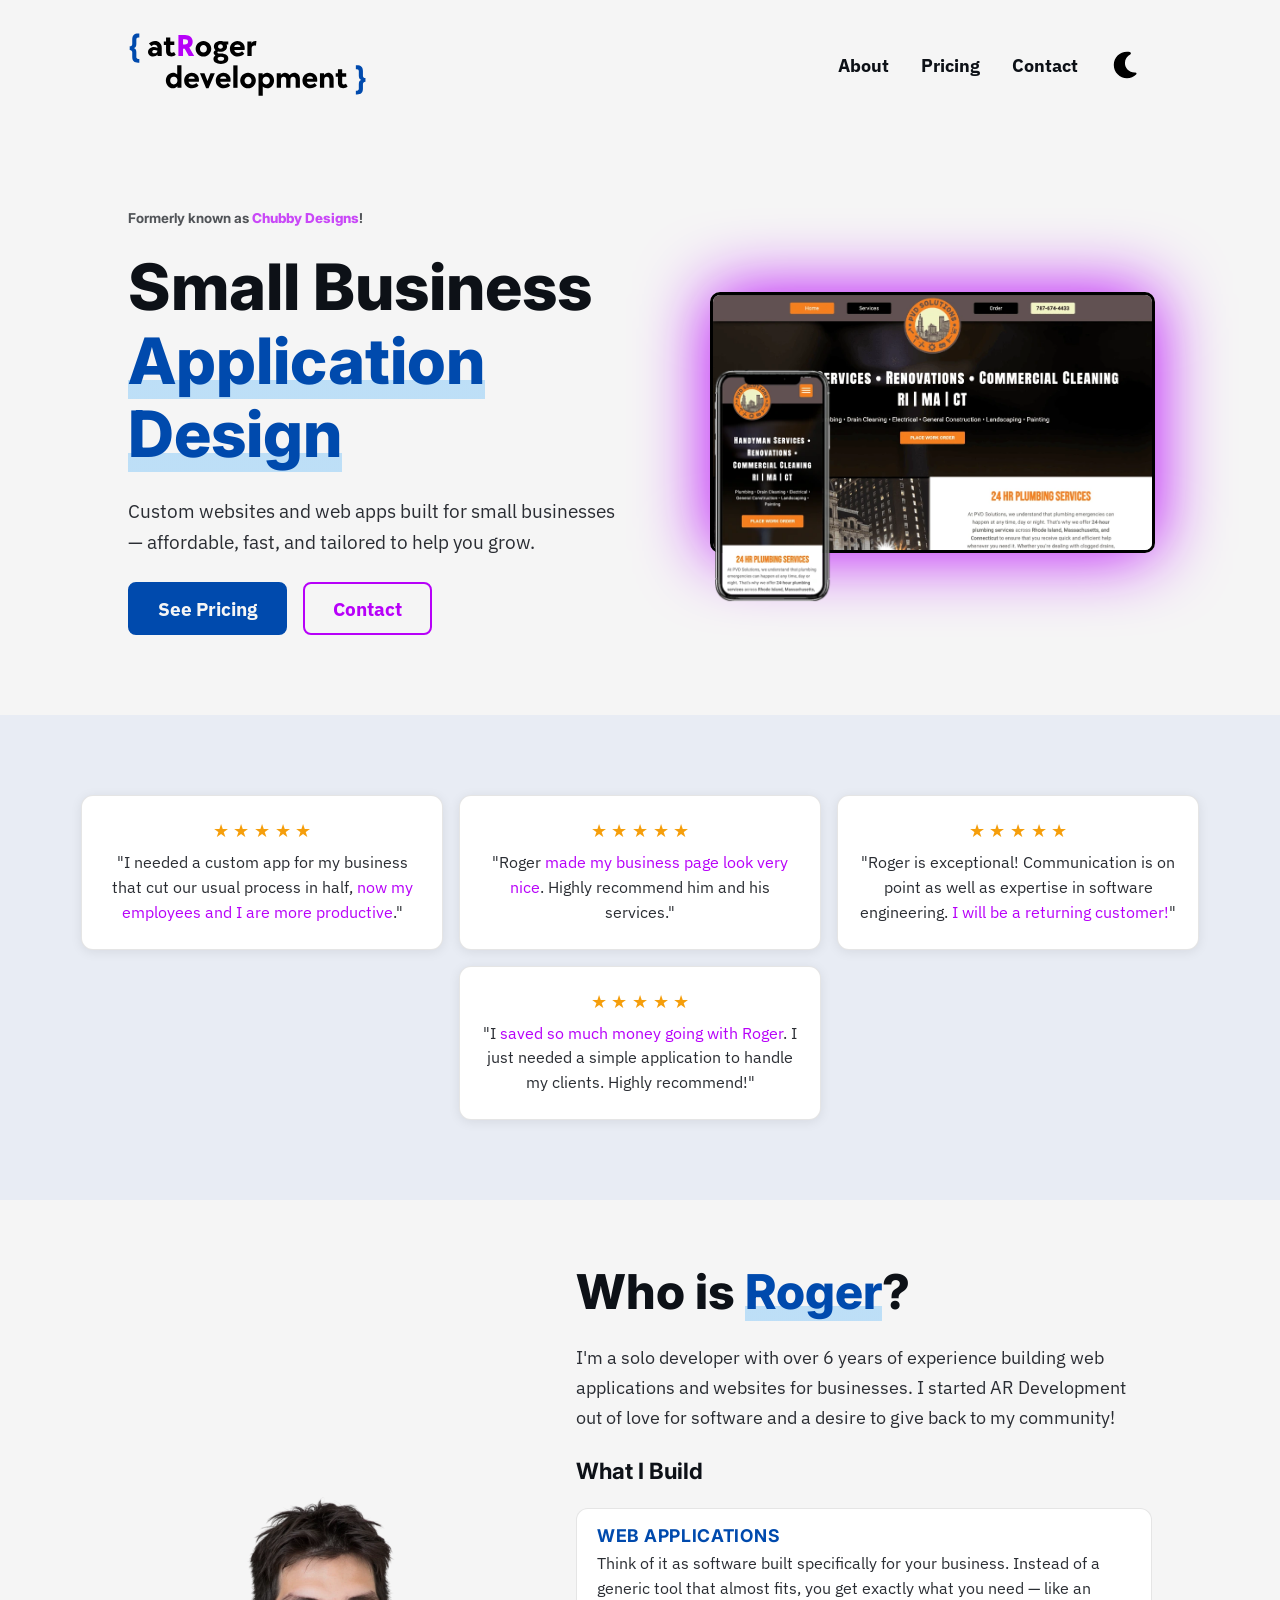
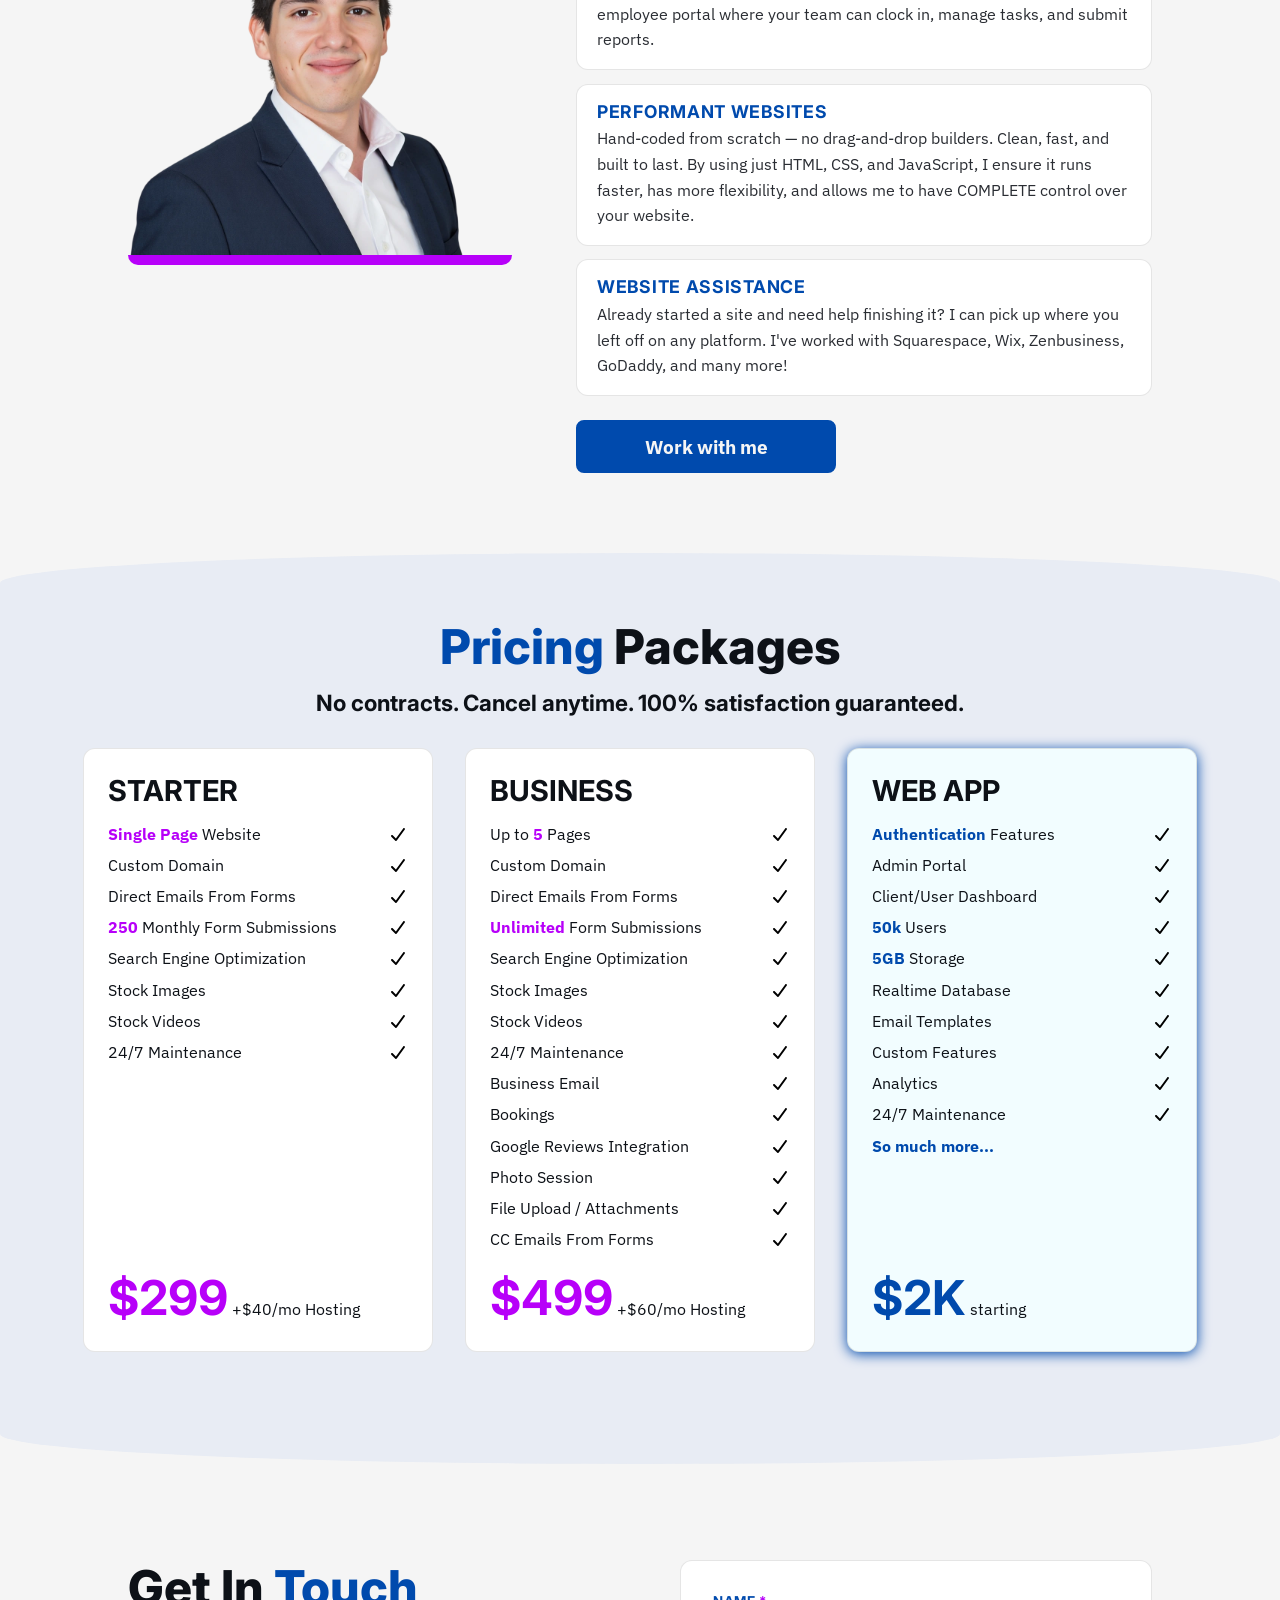
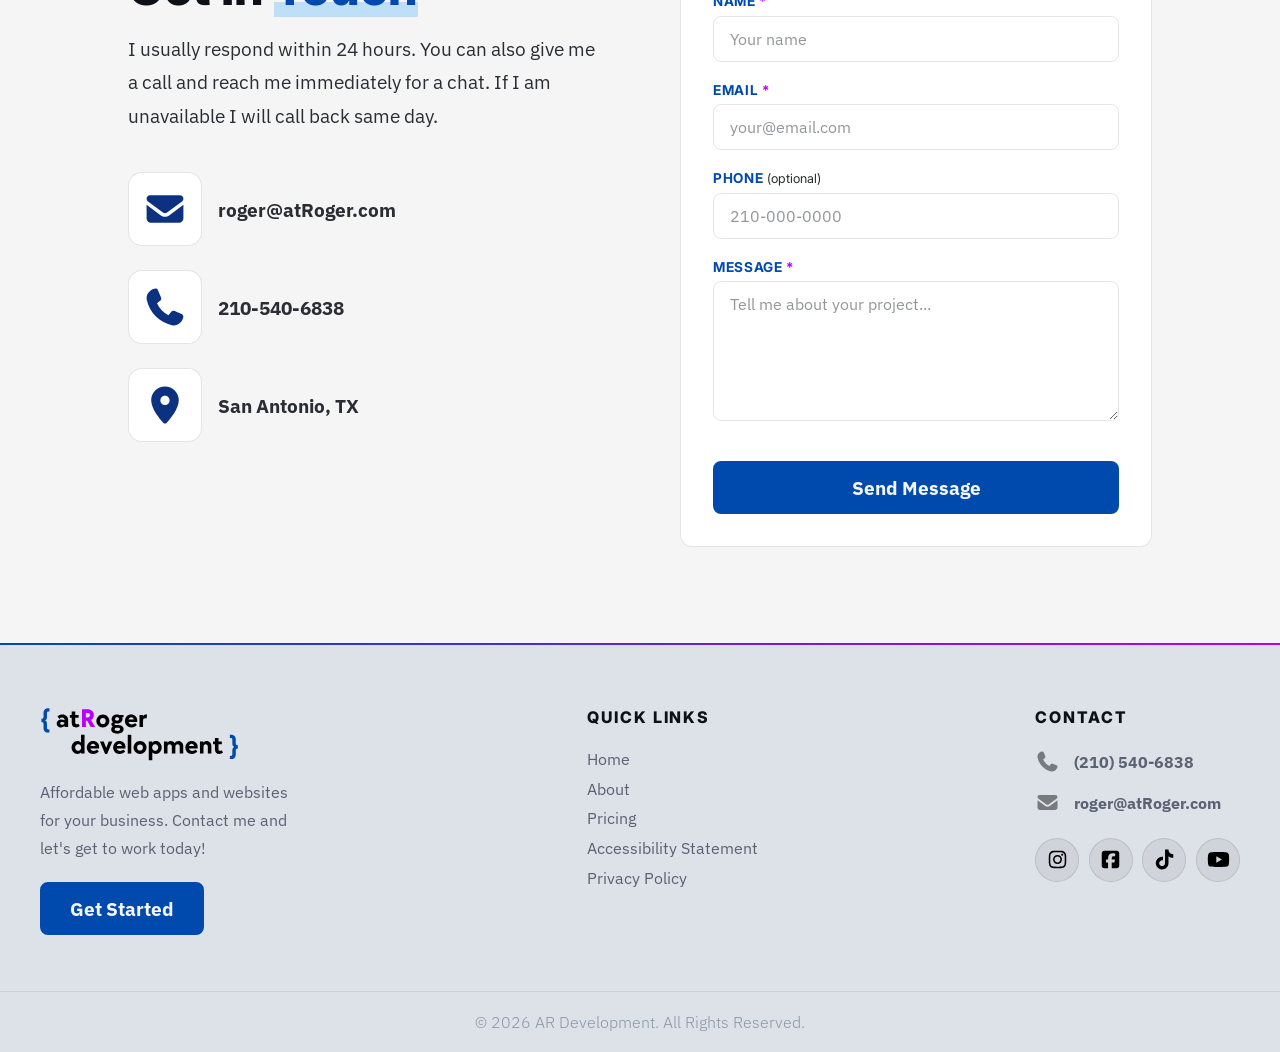
==== index.html @ 11ab7a7a "update logo" ====
<!DOCTYPE html>
<html lang="en">
<head>
  <meta charset="UTF-8">
  <meta http-equiv="X-UA-Compatible" content="IE=edge">
  <meta name="viewport" content="width=device-width, initial-scale=1.0">
  <meta name="theme-color" content="#000000">

  <link rel="canonical" href="https://www.atroger.com/">

  <meta name="description" content="AR Development builds custom web applications and modern websites for businesses in San Antonio. We create scalable, high-performance digital solutions designed to help local companies grow and stand out online.">

  <meta name="keywords" content="San Antonio web apps, San Antonio web development, custom web applications San Antonio, website design San Antonio TX, web developer San Antonio, small business websites, business web apps, full-stack developer San Antonio, atRoger">

  <!--Social Media Display-->
  <meta property="og:title" content="AR Development | Digital Solutions | San Antonio, TX">
  <meta property="og:description" content="AR Development builds custom web applications and modern websites for businesses in San Antonio. We create scalable, high-performance digital solutions designed to help local companies grow and stand out online.">
  <meta property="og:type" content="website">
  <meta property="og:url" content="https://www.atroger.com/">
  <meta property="og:image" content="/images/banner.png">
  <meta property="og:image:secure_url" content="/images/banner.png">

  <!--Favicons-->
  <link rel="icon" type="image/png" href="/favicon-96x96.png" sizes="96x96" />
  <link rel="icon" type="image/svg+xml" href="/favicon.svg" />
  <link rel="shortcut icon" href="/favicon.ico" />
  <link rel="apple-touch-icon" sizes="180x180" href="/apple-touch-icon.png" />
  <meta name="apple-mobile-web-app-title" content="atRoger" />
  <link rel="manifest" href="/site.webmanifest" />

  <!--Styles-->
  <link rel="preload" as="image" href="/images/pvd-screenshot.webp">
  <link rel="preload" as="image" href="/images/pvd-mobile.webp">
  <link rel="stylesheet" href="/css/root-min.css">
  <link rel="stylesheet" href="/css/critical-min.css">

  <!--Defer loading the whole page css-->
  <link rel="stylesheet" href="/css/local-min.css" media="print" onload="this.media='all'; this.onload=null;">

  <!--If the user has javascript disbaled, load these stylesheets-->
  <noscript>
    <link rel="stylesheet" href="/css/local-min.css">
  </noscript>

  <title>AR Development | Digital Solutions | San Antonio, TX</title>
</head>
<body>
  <div data-romw-token="00kRH7IimgouLwIqgC6llvc6mkA33493Ax8ow7ATwiUDrtvTZv"></div>
  <script src="https://localimpact.com/js/v2/embed.js?id=b8f5b4fd2464663219f4d9b7ec62f159" type="text/javascript" defer></script>
  <!--Prevent flash of wrong theme-->
  <script>
    (function () {
      var s = localStorage.getItem('theme');
      if (s === 'light') {
        document.body.classList.add('light-mode');
      } else if (!s && !window.matchMedia('(prefers-color-scheme: dark)').matches) {
        document.body.classList.add('light-mode');
      }
    })();
  </script>

  <!--Screen reader skip main nav-->
  <a class="skip" aria-label="skip to main content" href="#main">Click To Skip To Main Content</a>
  
  <!-- ============================================ -->
  <!--                 Navigation                   -->
  <!-- ============================================ -->
  <nav class="navbar-nav">
    <img id="nav-logo" src="/images/horizontal-logo-white.svg" alt="logo" width="240" height="66">
    <ul class="nav-items" id="nav-items">
      <li><a href="#about" aria-label="about">About</a></li>
      <li><a href="#pricing" aria-label="pricing">Pricing</a></li>
      <li><a href="#contact" aria-label="contact">Contact</a></li>
    </ul>
    <button id="theme-toggle" class="theme-toggle" type="button" aria-label="Switch to light mode">
      <img src="/images/sun-solid-full.svg" alt="" class="theme-toggle__icon theme-toggle__sun" width="33" height="33">
      <img src="/images/moon-solid-full.svg" alt="" class="theme-toggle__icon theme-toggle__moon" width="33" height="33">
    </button>
    <button class="hamburger" aria-label="Open menu" aria-expanded="false" aria-controls="nav-items">
      <span class="hamburger__line"></span>
      <span class="hamburger__line"></span>
      <span class="hamburger__line"></span>
    </button>
  </nav>
  <main id="main">

    <section class="hero-container">
      <div class="hero-content">
        <span class="hero-note">Formerly known as <b>Chubby Designs</b>!</span>
        <h1>Small Business<span> Application Design</span></h1>
        <p class="hero-description">
          Custom websites and web apps built for small businesses — affordable, fast, and tailored to help you grow.
        </p>
        <div class="hero-cta">
          <a href="#pricing" class="btn btn-primary">See Pricing</a>
          <a href="#contact" class="btn btn-secondary">Contact</a>
        </div>
      </div>
      <div class="hero-image">
        <img class="desktop-website" src="/images/pvd-screenshot.webp" alt="desktop website" width="530" height="310">
        <img class="mobile-website float" src="/images/pvd-mobile.webp" alt="mobile website" width="120" height="235">
      </div>
    </section>

    <!--Testimonial Section-->
    <div class="testimonials-section">
      <div class="testimonials">
        <div class="testimonial-box">
          <div class="testimonial-stars">
            &#9733; &#9733; &#9733; &#9733; &#9733;
          </div>
          <p>"I needed a custom app for my business that cut our usual process in half, <span>now my employees and I are more productive</span>."</p>
        </div>
        <div class="testimonial-box">
          <div class="testimonial-stars">
            &#9733; &#9733; &#9733; &#9733; &#9733;
          </div>
          <p>"Roger <span>made my business page look very nice</span>. Highly recommend him and his services."</p>
        </div>
        <div class="testimonial-box">
          <div class="testimonial-stars">
            &#9733; &#9733; &#9733; &#9733; &#9733;
          </div>
          <p>"Roger is exceptional! Communication is on point as well as expertise in software engineering. <span>I will be a returning customer!</span>"</p>
        </div>
        <div class="testimonial-box">
          <div class="testimonial-stars">
            &#9733; &#9733; &#9733; &#9733; &#9733;
          </div>
          <p>"I <span>saved so much money going with Roger</span>. I just needed a simple application to handle my clients. Highly recommend!"</p>
        </div>
      </div>
    </div>

    <!--About-->
    <section class="about-container" id="about">
      <div class="about-image">
        <img src="/images/roger.webp" alt="Roger, founder of atRoger" width="440" height="450">
      </div>
      <div class="about-content">
        <h2>Who is <span>Roger</span>?</h2>
        <p class="about-description">
          I'm a solo developer with over 6 years of experience building web
          applications and websites for businesses. I started AR Development out of love for software and a desire to give back to my community!
        </p>
        <h3 class="about-services-title">What I Build</h3>
        <div class="about-services">
          <div class="service-card">
            <h4>Web Applications</h4>
            <p>Think of it as software built specifically for your business. Instead of a generic tool that almost fits, you get exactly what you need — like an employee portal where your team can clock in, manage tasks, and submit reports.</p>
          </div>
          <div class="service-card">
            <h4>Performant Websites</h4>
            <p>Hand-coded from scratch — no drag-and-drop builders. Clean, fast, and built to last. By using just HTML, CSS, and JavaScript, I ensure it runs faster, has more flexibility, and allows me to have COMPLETE control over your website.</p>
          </div>
          <div class="service-card">
            <h4>Website Assistance</h4>
            <p>Already started a site and need help finishing it? I can pick up where you left off on any platform. I've worked with Squarespace, Wix, Zenbusiness, GoDaddy, and many more!</p>
          </div>
        </div>
        <a href="#contact" class="btn btn-primary test">Work with me</a>
      </div>
    </section>

    <!--Pricing-->
    <section class="pricing-container" id="pricing">
      <div class="pricing-title">
        <h2><span>Pricing</span> Packages</h2>
        <h3>No contracts. Cancel anytime. 100% satisfaction guaranteed.</h3>
      </div>

      <div class="pricing-cards">

        <div class="pricing-card">
          <div class="pricing-card__title">Starter</div>
          <div class="pricing-card__features">
            <div class="pricing-card__features--feature">
              <div class="feature-label"><span>Single Page</span> Website</div>
              <img src="/images/check-solid-full.svg" alt="check" height="20" width="20">
            </div>
            <div class="pricing-card__features--feature">
              <div class="feature-label">Custom Domain</div>
              <img src="/images/check-solid-full.svg" alt="check" height="20" width="20">
            </div>
            <div class="pricing-card__features--feature">
              <div class="feature-label">Direct Emails From Forms</div>
              <img src="/images/check-solid-full.svg" alt="check" height="20" width="20">
            </div>
            <div class="pricing-card__features--feature">
              <div class="feature-label"><span>250</span> Monthly Form Submissions</div>
              <img src="/images/check-solid-full.svg" alt="check" height="20" width="20">
            </div>
            <div class="pricing-card__features--feature">
              <div class="feature-label">Search Engine Optimization</div>
              <img src="/images/check-solid-full.svg" alt="check" height="20" width="20">
            </div>
            <div class="pricing-card__features--feature">
              <div class="feature-label">Stock Images</div>
              <img src="/images/check-solid-full.svg" alt="check" height="20" width="20">
            </div>
            <div class="pricing-card__features--feature">
              <div class="feature-label">Stock Videos</div>
              <img src="/images/check-solid-full.svg" alt="check" height="20" width="20">
            </div>
            <div class="pricing-card__features--feature">
              <div class="feature-label">24/7 Maintenance</div>
              <img src="/images/check-solid-full.svg" alt="check" height="20" width="20">
            </div>
          </div>
          <div class="pricing-card__price">
            <strong>$299</strong>
            <span>+$40/mo Hosting</span>
          </div>
        </div>

        <div class="pricing-card">
          <div class="pricing-card__title">Business</div>
          <div class="pricing-card__features">
            <div class="pricing-card__features--feature">
              <div class="feature-label">Up to <span>5</span> Pages</div>
              <img src="/images/check-solid-full.svg" alt="check" height="20" width="20">
            </div>
            <div class="pricing-card__features--feature">
              <div class="feature-label">Custom Domain</div>
              <img src="/images/check-solid-full.svg" alt="check" height="20" width="20">
            </div>
            <div class="pricing-card__features--feature">
              <div class="feature-label">Direct Emails From Forms</div>
              <img src="/images/check-solid-full.svg" alt="check" height="20" width="20">
            </div>
            <div class="pricing-card__features--feature">
              <div class="feature-label"><span>Unlimited</span> Form Submissions</div>
              <img src="/images/check-solid-full.svg" alt="check" height="20" width="20">
            </div>
            <div class="pricing-card__features--feature">
              <div class="feature-label">Search Engine Optimization</div>
              <img src="/images/check-solid-full.svg" alt="check" height="20" width="20">
            </div>
            <div class="pricing-card__features--feature">
              <div class="feature-label">Stock Images</div>
              <img src="/images/check-solid-full.svg" alt="check" height="20" width="20">
            </div>
            <div class="pricing-card__features--feature">
              <div class="feature-label">Stock Videos</div>
              <img src="/images/check-solid-full.svg" alt="check" height="20" width="20">
            </div>
            <div class="pricing-card__features--feature">
              <div class="feature-label">24/7 Maintenance</div>
              <img src="/images/check-solid-full.svg" alt="check" height="20" width="20">
            </div>
            <div class="pricing-card__features--feature">
              <div class="feature-label">Business Email</div>
              <img src="/images/check-solid-full.svg" alt="check" height="20" width="20">
            </div>
            <div class="pricing-card__features--feature">
              <div class="feature-label">Bookings</div>
              <img src="/images/check-solid-full.svg" alt="check" height="20" width="20">
            </div>
            <div class="pricing-card__features--feature">
              <div class="feature-label">Google Reviews Integration</div>
              <img src="/images/check-solid-full.svg" alt="check" height="20" width="20">
            </div>
            <div class="pricing-card__features--feature">
              <div class="feature-label">Photo Session</div>
              <img src="/images/check-solid-full.svg" alt="check" height="20" width="20">
            </div>
            <div class="pricing-card__features--feature">
              <div class="feature-label">File Upload / Attachments</div>
              <img src="/images/check-solid-full.svg" alt="check" height="20" width="20">
            </div>
            <div class="pricing-card__features--feature">
              <div class="feature-label">CC Emails From Forms</div>
              <img src="/images/check-solid-full.svg" alt="check" height="20" width="20">
            </div>
          </div>
          <div class="pricing-card__price">
            <strong>$499</strong>
            <span>+$60/mo Hosting</span>
          </div>
        </div>

        <div class="pricing-card webapp">
          <div class="pricing-card__title">Web App</div>
          <div class="pricing-card__features">
            <div class="pricing-card__features--feature">
              <div class="feature-label"><span>Authentication</span> Features</div>
              <img src="/images/check-solid-full.svg" alt="check" height="20" width="20">
            </div>
            <div class="pricing-card__features--feature">
              <div class="feature-label">Admin Portal</div>
              <img src="/images/check-solid-full.svg" alt="check" height="20" width="20">
            </div>
            <div class="pricing-card__features--feature">
              <div class="feature-label">Client/User Dashboard</div>
              <img src="/images/check-solid-full.svg" alt="check" height="20" width="20">
            </div>
            <div class="pricing-card__features--feature">
              <div class="feature-label"><span>50k</span> Users</div>
              <img src="/images/check-solid-full.svg" alt="check" height="20" width="20">
            </div>
            <div class="pricing-card__features--feature">
              <div class="feature-label"><span>5GB</span> Storage</div>
              <img src="/images/check-solid-full.svg" alt="check" height="20" width="20">
            </div>
            <div class="pricing-card__features--feature">
              <div class="feature-label">Realtime Database</div>
              <img src="/images/check-solid-full.svg" alt="check" height="20" width="20">
            </div>
            <div class="pricing-card__features--feature">
              <div class="feature-label">Email Templates</div>
              <img src="/images/check-solid-full.svg" alt="check" height="20" width="20">
            </div>
            <div class="pricing-card__features--feature">
              <div class="feature-label">Custom Features</div>
              <img src="/images/check-solid-full.svg" alt="check" height="20" width="20">
            </div>
            <div class="pricing-card__features--feature">
              <div class="feature-label">Analytics</div>
              <img src="/images/check-solid-full.svg" alt="check" height="20" width="20">
            </div>
            <div class="pricing-card__features--feature">
              <div class="feature-label">24/7 Maintenance</div>
              <img src="/images/check-solid-full.svg" alt="check" height="20" width="20">
            </div>
            <div class="pricing-card__features--feature">
              <div class="feature-label"><span><b>So much more...</b></span></div>
              <!-- <img src="/images/check-solid-full.svg" alt="check" height="20" width="20"> -->
            </div>
          </div>
          <div class="pricing-card__price">
            <strong>$2k</strong>
            <span>starting</span>
          </div>
        </div>

      </div>
    </section>

    <!--Contact-->
    <section class="contact-container" id="contact">
      <div class="contact-info">
        <div>
          <h2>Get In <span>Touch</span></h2>
          <p class="contact-description">
            I usually respond within 24 hours. You can also give me a call and reach me immediately for a chat. If I am unavailable I will call back same day.
          </p>
        </div>
        <div class="contact-details">
          <div class="contact-item">
            <span class="contact-icon-wrapper">
              <img src="/images/envelope-solid-full.svg" alt="" class="contact-icon" width="46" height="46">
            </span>
            <span>roger&#64;atRoger.com</span>
          </div>
          <div class="contact-item">
            <span class="contact-icon-wrapper">
              <img src="/images/phone-solid-full.svg" alt="" class="contact-icon" width="46" height="46">
            </span>
            <span>210-540-6838</span>
          </div>
          <div class="contact-item">
            <span class="contact-icon-wrapper">
              <img src="/images/location-dot-solid-full.svg" alt="" class="contact-icon" width="46" height="46">
            </span>
            <span>San Antonio, TX</span>
          </div>
        </div>
      </div>
      <div class="contact-form-wrapper">
        <form id="form">

          <input type="hidden" name="access_key" value="a7c30a5c-3076-4bac-99a2-d701a1870178"> <!-- Web3Forms Access Key -->

          <input type="hidden" name="subject" value="Contact Form Submission" autocomplete="off">

          <div class="form-group">
            <label for="contact-name">Name <span class="required-indicator">*</span></label>
            <input type="text" id="contact-name" name="name" placeholder="Your name" required>
          </div>
          <div class="form-group">
            <label for="contact-email">Email <span class="required-indicator">*</span></label>
            <input type="email" id="contact-email" name="email" placeholder="your@email.com" required>
          </div>
          <div class="form-group">
            <label for="contact-phone">Phone <span class="optional-indicator">(optional)</span></label>
            <input type="tel" id="contact-phone" name="phone" placeholder="210-000-0000">
          </div>
          <div class="form-group">
            <label for="contact-message">Message <span class="required-indicator">*</span></label>
            <textarea id="contact-message" name="message" placeholder="Tell me about your project..." required></textarea>
          </div>

          <input type="checkbox" name="botcheck" class="hidden" style="display: none;"> <!-- Honeypot Spam Protection -->

          <button id="submit-button" type="submit" class="btn btn-primary contact-submit">Send Message</button>
        </form>
      </div>
    </section>
  </main>
  <!-- ============================================ -->
  <!--                 Footer                       -->
  <!-- ============================================ -->
  <footer class="footer">
    <div class="footer-container">
      <div class="footer-column footer-column--brand">
        <a href="/" aria-label="go to homepage">
          <img class="footer-logo footer-logo--dark" src="/images/horizontal-logo-white.svg" alt="atRoger logo" draggable="false" loading="lazy" width="200" height="53">
          <img class="footer-logo footer-logo--light" src="/images/horizontal-logo-black.svg" alt="atRoger logo" draggable="false" loading="lazy" width="200" height="53">
        </a>
        <p>Affordable web apps and websites for your business. Contact me and let's get to work today!</p>
        <a class="btn btn-primary footer-cta" href="#contact">Get Started</a>
      </div>
      <div class="footer-column">
        <div class="footer-column__title">Quick Links</div>
        <nav>
          <ul class="quick-links">
            <li><a href="/" class="footer-nav-link" aria-label="home">Home</a></li>
            <li><a href="#about" class="footer-nav-link" aria-label="about">About</a></li>
            <li><a href="#pricing" class="footer-nav-link" aria-label="pricing">Pricing</a></li>
            <li><a href="/accessibility-statement.html" class="footer-nav-link" aria-label="accessibility statement">Accessibility Statement</a></li>
            <li><a href="/privacy-policy.html" class="footer-nav-link" aria-label="privacy policy">Privacy Policy</a></li>
          </ul>
        </nav>
      </div>
      <div class="footer-column">
        <div class="footer-column__title">Contact</div>
        <div class="contact-group">
          <img src="/images/phone-solid-full.svg" alt="" decoding="async" width="18" height="18" loading="lazy">
          <a href="tel:+12105406838" aria-label="call us now">(210) 540-6838</a>
        </div>
        <div class="contact-group">
          <img src="/images/envelope-solid-full.svg" alt="" decoding="async" width="18" height="18" loading="lazy">
          <a href="mailto:roger@atRoger.com" aria-label="email us now">roger&#64;atRoger.com</a>
        </div>
        <div class="socials">
          <a href="https://www.instagram.com/ardevelopment.scss/" target="_blank" rel="noopener noreferrer" aria-label="instagram profile">
            <img src="/images/instagram-brands-solid-full.svg" alt="Instagram" decoding="async" width="20" height="20" loading="lazy">
          </a>
          <a href="https://www.facebook.com/ardevelopment.scss/" target="_blank" rel="noopener noreferrer" aria-label="facebook profile">
            <img src="/images/square-facebook-brands-solid-full.svg" alt="Facebook" decoding="async" width="20" height="20" loading="lazy">
          </a>
          <a href="https://www.tiktok.com/@ardevelopment.scss?_r=1&_t=ZP-94HvaYhCHLr" target="_blank" rel="noopener noreferrer" aria-label="tiktok profile">
            <img src="/images/tiktok-brands-solid-full.svg" alt="TikTok" decoding="async" width="20" height="20" loading="lazy">
          </a>
          <a href="https://www.youtube.com/@ardevelopmentscss" target="_blank" rel="noopener noreferrer" aria-label="youtube profile">
            <img src="/images/youtube-brands-solid-full.svg" alt="YouTube" decoding="async" width="20" height="20" loading="lazy">
          </a>
        </div>
      </div>
    </div>
    <div class="subfooter">
      © 2026 AR Development. All Rights Reserved.
    </div>
  </footer>
  <script src="/js/theme-min.js"></script>
  <script src="/js/contact-min.js"></script>
</body>
</html>
---- css/root-min.css ----
:root{--theme-color-main:#08c8f0;--theme-color-accent:#d665ff;--color-bg:#0a101d;--color-text:#ffffff;--color-text-muted:#fafbfc;--color-testimonial-stars:#fff64f;--color-highlight-underline:#1b3d8185;--color-card-bg:rgba(255,255,255,.04);--color-card-border:rgba(255,255,255,.08);--color-bg-alt:#0e1929;}body.light-mode{--theme-color-main:#004aad;--theme-color-accent:#b700f9;--color-bg:#f5f5f5;--color-text:#0d1117;--color-text-muted:#2a2d33;--color-testimonial-stars:#f59e0b;--color-highlight-underline:#98d0f899;--color-card-bg:#ffffff;--color-card-border:rgba(0,0,0,.1);--color-bg-alt:#e8ecf4;}body{transition:background-color .35s ease,color .35s ease;}@font-face{font-family:"Inter";src:url("/fonts/Inter_24pt-Regular.ttf") format("truetype");font-weight:400;font-style:normal;font-display:swap;}@font-face{font-family:"Inter";src:url("/fonts/Inter_24pt-Bold.ttf") format("truetype");font-weight:600;font-style:normal;font-display:swap;}@font-face{font-family:"Inter";src:url("/fonts/Inter_24pt-ExtraBold.ttf") format("truetype");font-weight:800;font-style:normal;font-display:swap;}@font-face{font-family:"IBM Plex Sans";src:url("/fonts/IBMPlexSans-Light.ttf") format("truetype");font-weight:400;font-style:normal;font-display:swap;}@font-face{font-family:"IBM Plex Sans";src:url("/fonts/IBMPlexSans-Regular.ttf") format("truetype");font-weight:500;font-style:normal;font-display:swap;}@font-face{font-family:"IBM Plex Sans";src:url("/fonts/IBMPlexSans-Bold.ttf") format("truetype");font-weight:600;font-style:normal;font-display:swap;}body,html{margin:0;padding:0;background-color:var(--color-bg);overflow-x:hidden;min-height:100vh;}body p,html p{font-family:"IBM Plex Sans",sans-serif;font-weight:500;}main{position:relative;max-width:1920px;margin:auto;overflow:hidden;}.skip{position:absolute;top:0;left:0;opacity:0;z-index:-1111111;}.navbar-nav{display:flex;padding:0 8rem;align-items:center;height:130px;color:var(--color-text);font-family:"IBM Plex Sans",sans-serif;font-weight:500;gap:1.5rem;transition:background-color .35s ease,color .35s ease;}.navbar-nav img#nav-logo{max-width:240px;transition:opacity .2s ease;margin-right:auto;}@media screen and (max-width:1110px){.navbar-nav img#nav-logo{max-width:180px}}.nav-items{display:flex;justify-content:center;align-items:center;gap:2rem;margin:0;list-style:none;}.nav-items li{font-size:1.1rem;font-weight:600;}.nav-items li a{text-decoration:none;color:inherit;}.nav-items li:hover{cursor:pointer;color:var(--theme-color-main);}.theme-toggle{background:none;border:none;cursor:pointer;padding:8px;width:50px;height:50px;position:relative;display:flex;align-items:center;justify-content:center;border-radius:50%;flex-shrink:0;transition:background-color .2s ease,transform .2s;}.theme-toggle:hover{transform:scale(1.1);background-color:rgba(165,165,165,.08);}@media screen and (max-width:1110px){.theme-toggle:hover{background-color:transparent!important}}.theme-toggle:focus-visible{outline:2px solid var(--theme-color-main);outline-offset:2px;}@media screen and (max-width:1110px){.theme-toggle{width:40px;height:40px}}.theme-toggle__icon{width:33px;height:33px;position:absolute;top:50%;left:50%;filter:brightness(0) invert(1);transition:opacity .3s ease,transform .4s ease;}@media screen and (max-width:1110px){.theme-toggle__icon{width:30px;height:30px}}.theme-toggle__sun{opacity:1;transform:translate(-50%,-50%) rotate(0deg) scale(1);}.theme-toggle__moon{opacity:0;transform:translate(-50%,-50%) rotate(90deg) scale(.5);filter:brightness(0);}body.light-mode .theme-toggle__sun{opacity:0;transform:translate(-50%,-50%) rotate(-90deg) scale(.5);}body.light-mode .theme-toggle__moon{opacity:1;transform:translate(-50%,-50%) rotate(0deg) scale(1);}body.light-mode .theme-toggle:hover{background-color:rgba(0,0,0,.04);}.hamburger{display:none;flex-direction:column;align-items:center;justify-content:center;gap:5px;background-color:rgba(128,128,128,.13);border:1px solid rgba(128,128,128,.2);cursor:pointer;padding:8px;width:56px;height:56px;border-radius:10px;flex-shrink:0;transition:background-color .2s ease,border-color .2s ease;}.hamburger:hover{background-color:rgba(128,128,128,.24);border-color:rgba(128,128,128,.35);}.hamburger:focus-visible{outline:2px solid var(--theme-color-main);outline-offset:2px;}.hamburger__line{display:block;width:30px;height:3px;background-color:var(--color-text);border-radius:2px;transition:transform .3s ease,opacity .2s ease;}@media screen and (max-width:1110px){.navbar-nav{padding:1rem 1.25rem 0;height:70px;position:relative;z-index:1000}.navbar-nav.nav-open .nav-items{opacity:1;visibility:visible;transform:translateY(0);transition:opacity .3s ease,transform .3s ease,visibility 0s;pointer-events:auto}.navbar-nav.nav-open .hamburger__line:nth-child(1){transform:translateY(8px) rotate(45deg)}.navbar-nav.nav-open .hamburger__line:nth-child(2){opacity:0;transform:scaleX(0)}.navbar-nav.nav-open .hamburger__line:nth-child(3){transform:translateY(-8px) rotate(-45deg)}.hamburger{display:flex}.nav-items{position:absolute;top:80px;left:0;right:0;flex-direction:column;align-items:stretch;gap:0;padding:.5rem 0 1rem;margin:0;background-color:var(--color-bg);box-shadow:0 8px 24px rgba(0,0,0,.2);border-top:1px solid rgba(128,128,128,.15);z-index:999;opacity:0;visibility:hidden;transform:translateY(-8px);transition:opacity .3s ease,transform .3s ease,visibility 0s linear .3s;pointer-events:none}.nav-items li{padding:0;border-bottom:1px solid rgba(128,128,128,.1)}.nav-items li a{display:block;padding:.9rem 1.75rem;text-decoration:none;color:inherit}.nav-items li:last-child{border-bottom:none}}.footer{position:relative;background-color:#060911;color:#ffffff;padding:4rem 0 0;font-family:"IBM Plex Sans",sans-serif;}.footer::before{content:"";position:absolute;top:0;left:0;right:0;height:2px;background:linear-gradient(90deg,var(--theme-color-main),var(--theme-color-accent));}body.light-mode .footer{background-color:#dde1e8;color:#0d1117;}.footer-container{display:flex;justify-content:space-between;align-items:flex-start;gap:3rem;max-width:1200px;margin:0 auto;padding:0 2.5rem 3.5rem;}@media (max-width:1024px){.footer-container{flex-direction:column;align-items:stretch;gap:2.5rem;padding:0 2rem 3rem}}@media (max-width:480px){.footer-container{padding:0 1.25rem 2.5rem;gap:2rem}}.footer-column{display:flex;flex-direction:column;gap:1rem;}.footer-column--brand{max-width:270px;}@media (max-width:1024px){.footer-column--brand{max-width:100%}}.footer-column--brand p{font-size:1rem;color:#8a95a8;line-height:1.75;margin:0;}body.light-mode .footer-column--brand p{color:#5a6274;}.footer-logo{width:200px;height:auto;}.footer-logo--light{display:none;}@media (max-width:1024px){.footer-logo{width:170px}}body.light-mode .footer-logo--dark{display:none;}body.light-mode .footer-logo--light{display:block;}.footer-cta{align-self:flex-start;margin-top:.25rem;}.footer-column__title{font-family:"Inter",sans-serif;font-weight:700;font-size:1rem;letter-spacing:.12em;text-transform:uppercase;text-align:left;color:#ffffff;margin-bottom:.4rem;}body.light-mode .footer-column__title{color:#0d1117;}.quick-links{list-style:none;margin:0;padding:0;display:flex;flex-direction:column;gap:.6rem;}.footer-nav-link{font-size:1rem;font-weight:500;color:#8a95a8;text-decoration:none;transition:color .15s ease;}.footer-nav-link:hover{color:var(--theme-color-main);}body.light-mode .footer-nav-link{color:#5a6274;}body.light-mode .footer-nav-link:hover{color:var(--theme-color-main);}.contact-group{display:flex;align-items:center;gap:.85rem;}.contact-group img{width:25px;height:25px;flex-shrink:0;filter:brightness(0) invert(1);opacity:.5;}.contact-group a{font-size:1rem;font-weight:600;color:#8a95a8;text-decoration:none;transition:color .15s ease;}.contact-group a:hover{color:var(--theme-color-main);}body.light-mode .contact-group img{filter:brightness(0);opacity:.45;}body.light-mode .contact-group a{color:#5a6274;}body.light-mode .contact-group a:hover{color:var(--theme-color-main);}.socials{display:flex;align-items:center;gap:.6rem;margin-top:.4rem;}.socials a{display:flex;align-items:center;justify-content:center;width:42px;height:42px;border-radius:50%;background-color:rgba(255,255,255,.06);border:1px solid rgba(255,255,255,.1);text-decoration:none;transition:background-color .2s ease,border-color .2s ease,transform .2s ease;}.socials a:hover{background-color:var(--theme-color-main);border-color:var(--theme-color-main);transform:translateY(-3px);}.socials a:hover img{filter:brightness(0) invert(0);}.socials img{width:25px;height:25px;filter:brightness(0) invert(1);}body.light-mode .socials a{background-color:rgba(0,0,0,.06);border-color:rgba(0,0,0,.1);}body.light-mode .socials a:hover{background-color:var(--theme-color-main);border-color:var(--theme-color-main);}body.light-mode .socials a:hover img{filter:brightness(0) invert(1);}body.light-mode .socials img{filter:brightness(0);}.subfooter{font-family:"IBM Plex Sans",sans-serif;font-size:1rem;color:#444c5e;border-top:1px solid rgba(255,255,255,.07);text-align:center;max-width:1200px;margin:0 auto;padding:1.25rem 2.5rem;}@media (max-width:480px){.subfooter{padding:1rem 1.25rem}}body.light-mode .subfooter{color:#8a95a8;border-top-color:rgba(0,0,0,.08);}.float{animation:float 2s ease-in-out infinite;}@keyframes float{0%,100%{transform:translateY(0)}50%{transform:translateY(-13px)}}
---- css/critical-min.css ----
.hero-note{font-family:"Inter",sans-serif;font-weight:600;font-size:.85rem;opacity:.7;color:var(--color-text);}.hero-note b{color:var(--theme-color-accent);}.hero-container{position:relative;display:grid;grid-template-columns:55fr 45fr;align-items:center;gap:3rem;padding:4rem 8rem 5rem;margin-top:1rem;}@media (max-width:1024px){.hero-container{grid-template-columns:1fr;padding:3rem 2rem 4rem;text-align:center;gap:2rem}}@media (max-width:768px){.hero-container{padding:2.5rem 1.5rem 3.5rem;gap:1.75rem}}@media (max-width:480px){.hero-container{padding:2rem 1.25rem 4rem;gap:1.5rem}}.hero-content{display:flex;flex-direction:column;gap:1.5rem;}@media (max-width:1024px){.hero-content{align-items:center}}.hero-container h1{font-size:4rem;font-family:"Inter",sans-serif;font-weight:800;color:var(--color-text);margin:0;line-height:1.15;max-width:800px;}.hero-container h1 span{color:var(--theme-color-main);background-image:linear-gradient(rgba(255,255,255,0) 75%,var(--color-highlight-underline) 75%);}@media (max-width:1024px){.hero-container h1{font-size:2.75rem;line-height:1.2;text-align:center}}@media (max-width:768px){.hero-container h1{font-size:2.25rem}}@media (max-width:480px){.hero-container h1{font-size:2.1rem}}.hero-description{font-family:"IBM Plex Sans",sans-serif;font-weight:500;font-size:1.2rem;color:var(--color-text-muted);line-height:1.65;margin:0;max-width:500px;}@media (max-width:1024px){.hero-description{text-align:center;max-width:560px}}@media (max-width:480px){.hero-description{font-size:1.1rem}}.hero-cta{display:flex;gap:1rem;flex-wrap:wrap;}@media (max-width:1024px){.hero-cta{justify-content:center}}@media (max-width:480px){.hero-cta{flex-direction:column;align-items:stretch;gap:.75rem}}.btn{display:inline-flex;align-items:center;justify-content:center;padding:.75rem 1.75rem;border-radius:8px;font-family:"IBM Plex Sans",sans-serif;font-weight:600;font-size:1.2rem;text-decoration:none;cursor:pointer;border:2px solid transparent;transition:background-color .2s ease,color .2s ease,border-color .2s ease,transform .15s ease;}.btn:active{transform:translateY(0);}.btn:focus-visible{outline:2px solid var(--theme-color-main);outline-offset:3px;}.btn-primary{background-color:var(--theme-color-main);color:var(--color-bg);border-color:var(--theme-color-main);}.btn-primary:hover{background-color:transparent;color:var(--theme-color-main);}.btn-secondary{background-color:transparent;color:var(--theme-color-accent);border-color:var(--theme-color-accent);}.btn-secondary:hover{background-color:var(--theme-color-accent);color:var(--color-bg);}.hero-image{position:relative;display:flex;align-items:center;justify-content:center;}.hero-image .desktop-website{width:100%;max-width:900px;height:auto;display:block;border-radius:10px;border:3px solid black;box-shadow:0 0 70px var(--theme-color-accent);}.hero-image .mobile-website{position:absolute;bottom:-50px;left:-70px;max-width:120px;}@media screen and (max-width:1422px){.hero-image .mobile-website{left:0}}@media (max-width:1024px){.hero-image img{max-width:520px}}@media (max-width:480px){.hero-image{display:none}}.testimonials-section{padding:5rem 1.5rem 5rem;text-align:center;background-color:var(--color-bg-alt);transition:background-color .35s ease;}@media (max-width:1024px){.testimonials-section{padding-top:4rem;border-radius:50% 50% 50% 50%/20px 20px 20px 20px}}@media (max-width:480px){.testimonials-section{padding-top:5rem;padding-bottom:4rem;border-radius:50% 50% 50% 50%/15px 15px 15px 15px}}.testimonials{display:flex;justify-content:center;flex-wrap:wrap;gap:1rem;padding:0 1rem;}@media (max-width:768px){.testimonials{flex-direction:column}}.testimonial-stars{color:var(--color-testimonial-stars);font-size:1.15rem;width:-moz-fit-content;width:fit-content;margin:0 auto .5rem;}.testimonial-box{padding:1.5rem 1.25rem;margin:0;text-align:center;flex:1 1 280px;max-width:320px;background-color:var(--color-card-bg);border:1px solid var(--color-card-border);border-radius:12px;box-shadow:0 2px 12px rgba(0,0,0,.08);transition:background-color .35s ease,border-color .35s ease;}@media (max-width:768px){.testimonial-box{max-width:100%;padding:1.25rem 1rem;flex:auto}}.testimonial-box p{font-size:1rem;color:var(--color-text-muted);margin:0;line-height:1.55;}.testimonial-box p span{color:var(--theme-color-accent);}.testimonial-box h3{font-size:1.2em;color:var(--color-text);}
---- css/local-min.css ----
.about-container{display:grid;grid-template-columns:40fr 60fr;align-items:center;gap:4rem;padding:4rem 8rem 5rem;}@media (max-width:1024px){.about-container{grid-template-columns:1fr;padding:3rem 2rem 4rem;text-align:center}}@media (max-width:768px){.about-container{padding:2.5rem 1.5rem 3.5rem;gap:2rem}}@media (max-width:480px){.about-container{padding:1rem 1.25rem 4rem;gap:1.5rem}}.about-image{display:flex;justify-content:center;align-items:center;}.about-image img{width:100%;max-width:440px;height:auto;-o-object-fit:cover;object-fit:cover;border-radius:10px;border-bottom:10px solid var(--theme-color-accent);}@media (max-width:1024px){.about-image img{max-width:290px}}.about-content{display:flex;flex-direction:column;gap:1.5rem;}@media (max-width:1024px){.about-content{align-items:center}}.about-content h2{font-size:3rem;font-family:"Inter",sans-serif;font-weight:800;color:var(--color-text);margin:0;line-height:1.15;}.about-content h2 span{color:var(--theme-color-main);background-image:linear-gradient(rgba(255,255,255,0) 75%,var(--color-highlight-underline) 75%);}@media (max-width:768px){.about-content h2{font-size:2.25rem}}@media (max-width:480px){.about-content h2{font-size:2rem}}.about-content a{max-width:200px;}.about-description{font-family:"IBM Plex Sans",sans-serif;font-weight:500;font-size:1.1rem;color:var(--color-text-muted);line-height:1.7;margin:0;max-width:560px;}@media (max-width:480px){.about-description{font-size:1rem}}.about-services-title{font-size:1.4rem;font-family:"Inter",sans-serif;font-weight:600;color:var(--color-text);margin:0;}.about-services{display:flex;flex-direction:column;gap:.85rem;}.service-card{background-color:var(--color-card-bg);border:1px solid var(--color-card-border);border-radius:12px;padding:1rem 1.25rem;transition:background-color .35s ease,border-color .35s ease;max-width:560px;}@media (max-width:1024px){.service-card{max-width:100%}}.service-card h4{font-family:"Inter",sans-serif;font-weight:600;font-size:1.1rem;color:var(--theme-color-main);margin:0 0 .3rem;text-transform:uppercase;letter-spacing:.04em;}.service-card p{font-family:"IBM Plex Sans",sans-serif;font-weight:500;font-size:1rem;color:var(--color-text-muted);margin:0;line-height:1.6;}.pricing-container{position:relative;display:flex;justify-content:center;align-items:center;flex-direction:column;padding-top:4rem;padding-bottom:7rem;background-color:var(--color-bg-alt);border-radius:50% 50% 50% 50%/30px 30px 30px 30px;transition:background-color .35s ease;}@media (max-width:768px){.pricing-container{align-items:normal;border-radius:50% 50% 50% 50%/20px 20px 20px 20px}}@media (max-width:480px){.pricing-container{padding-top:5rem;padding-bottom:5rem}}.pricing-title{text-align:center;color:var(--color-text);margin-bottom:1rem;padding:0 1rem;}.pricing-title h2{font-size:3rem;font-family:"Inter",sans-serif;font-weight:800;margin:0;}.pricing-title h2 span{color:var(--theme-color-main);}@media (max-width:480px){.pricing-title h2{font-size:2.3rem}}.pricing-title h3{font-size:1.4rem;font-family:"Inter",sans-serif;font-weight:600;margin:.8rem 0 0;}@media (max-width:480px){.pricing-title h3{font-size:1.2rem;line-height:1.8rem}}.pricing-cards{display:flex;justify-content:center;flex-wrap:wrap;margin-top:1rem;gap:2rem;}@media screen and (max-width:1150px){.pricing-cards{flex-direction:column}}.pricing-card{display:flex;flex-direction:column;background-color:var(--color-card-bg);padding:1.5rem;width:300px;border-radius:12px;border:1px solid var(--color-card-border);transition:background-color .35s ease,border-color .35s ease;}@media screen and (max-width:1150px){.pricing-card{width:500px}}@media (max-width:768px){.pricing-card{width:80%;margin:auto}}.webapp{box-shadow:0 2px 13px var(--theme-color-main);background-color:black;}.webapp .pricing-card__features--feature span{color:var(--theme-color-main);}.webapp .pricing-card__price strong{color:var(--theme-color-main);}.pricing-card__title{font-size:1.8rem;font-family:"Inter",sans-serif;font-weight:600;text-transform:uppercase;color:var(--color-text);}.pricing-card__features{display:flex;flex-direction:column;margin-top:1rem;gap:.7rem;}.pricing-card__features--feature{display:flex;justify-content:space-between;align-items:center;}.pricing-card__features--feature img{width:20px;filter:brightness(0) invert(1);}.pricing-card__features--feature .feature-label{font-family:"IBM Plex Sans",sans-serif;font-weight:500;font-size:1rem;color:var(--color-text);}.pricing-card__features--feature span{font-weight:600;color:var(--theme-color-accent);}.pricing-card__price{padding-top:1.2rem;margin-top:auto;}.pricing-card__price strong{font-size:3rem;font-family:"Inter",sans-serif;font-weight:600;text-transform:uppercase;color:var(--theme-color-accent);}.pricing-card__price span{font-family:"IBM Plex Sans",sans-serif;font-weight:500;font-size:1rem;color:var(--color-text);}body.light-mode .pricing-card__features--feature img{filter:invert(0);}body.light-mode .webapp{background-color:#f2fdff;}.contact-container{display:grid;grid-template-columns:1fr 1fr;gap:5rem;align-items:start;padding:6rem 8rem 6rem;}@media (max-width:1100px){.contact-container{grid-template-columns:1fr;gap:3rem;padding:3rem 4rem 5rem}}@media (max-width:768px){.contact-container{padding:2.5rem 2rem 4rem;gap:2.5rem}}@media (max-width:480px){.contact-container{padding:4rem 1.25rem 3.5rem;gap:2rem}}.contact-info{display:flex;flex-direction:column;gap:2.5rem;position:sticky;top:2rem;}@media (max-width:1100px){.contact-info{position:static}}.contact-info h2{font-size:3rem;font-family:"Inter",sans-serif;font-weight:800;color:var(--color-text);margin:0 0 1rem;line-height:1.15;}.contact-info h2 span{color:var(--theme-color-main);background-image:linear-gradient(rgba(255,255,255,0) 75%,var(--color-highlight-underline) 75%);}@media (max-width:768px){.contact-info h2{font-size:2.25rem}}.contact-description{font-family:"IBM Plex Sans",sans-serif;font-weight:500;font-size:1.2rem;color:var(--color-text-muted);line-height:1.75;margin:0;}.contact-details{display:flex;flex-direction:column;gap:1.5rem;}.contact-item{display:flex;align-items:center;gap:1rem;}.contact-item span:not(.contact-icon-wrapper){font-family:"IBM Plex Sans",sans-serif;font-weight:600;font-size:1.2rem;color:var(--color-text-muted);}.contact-icon-wrapper{display:flex;align-items:center;justify-content:center;width:72px;height:72px;flex-shrink:0;background-color:var(--color-card-bg);border:1px solid var(--color-card-border);border-radius:14px;transition:background-color .35s ease,border-color .35s ease;}.contact-icon{width:46px;height:46px;flex-shrink:0;filter:invert(70%) sepia(82%) saturate(441%) hue-rotate(152deg) brightness(100%) contrast(93%);transition:filter .35s ease;}.contact-form-wrapper{background-color:var(--color-card-bg);border:1px solid var(--color-card-border);border-radius:12px;padding:2rem;min-height:200px;display:flex;align-items:center;justify-content:center;flex-direction:column;transition:background-color .35s ease,border-color .35s ease;}.contact-form-wrapper form{width:100%;}@media (max-width:480px){.contact-form-wrapper{padding:1rem;background-color:transparent;border:none}}.form-group{display:flex;flex-direction:column;gap:.4rem;margin-bottom:1.25rem;}.form-group label{font-family:"Inter",sans-serif;font-weight:600;font-size:.85rem;color:var(--theme-color-main);text-transform:uppercase;letter-spacing:.05em;}.form-group input,.form-group textarea{width:100%;box-sizing:border-box;background-color:transparent;border:1px solid var(--color-card-border);border-radius:8px;padding:.75rem 1rem;font-family:"IBM Plex Sans",sans-serif;font-weight:500;font-size:1rem;color:var(--color-text);outline:none;transition:border-color .2s ease,box-shadow .2s ease,background-color .35s ease,color .35s ease;}.form-group input::-moz-placeholder,.form-group textarea::-moz-placeholder{color:var(--color-text-muted);opacity:.5;}.form-group input::placeholder,.form-group textarea::placeholder{color:var(--color-text-muted);opacity:.5;}.form-group input:focus,.form-group textarea:focus{border-color:var(--theme-color-main);box-shadow:0 0 0 3px rgba(8,200,240,.12);}.form-group textarea{min-height:140px;resize:vertical;}.required-indicator{color:var(--theme-color-accent);}.optional-indicator{color:var(--color-text-muted);text-transform:none;font-weight:500;font-size:.8rem;letter-spacing:0;}.contact-submit{width:100%;margin-top:1.25rem;justify-content:center;}.contact-loading{display:flex;justify-content:center;align-items:center;padding:3rem;width:100%;}.loader{width:65px;aspect-ratio:1;--g:radial-gradient(farthest-side,#0000 calc(95% - 3px),#fff calc(100% - 3px) 98%,#0000 101%) no-repeat;background:var(--g),var(--g),var(--g);background-size:30px 30px;animation:l10 1.5s infinite;}@keyframes l10{0%{background-position:0 0,0 100%,100% 100%}25%{background-position:100% 0,0 100%,100% 100%}50%{background-position:100% 0,0 0,100% 100%}75%{background-position:100% 0,0 0,0 100%}100%{background-position:100% 100%,0 0,0 100%}}.contact-success{display:flex;flex-direction:column;align-items:center;text-align:center;padding:3rem 2rem;gap:1.5rem;width:100%;}.contact-success__icon{width:72px;height:72px;filter:invert(70%) sepia(82%) saturate(441%) hue-rotate(152deg) brightness(100%) contrast(93%);}.contact-success__message{font-family:"IBM Plex Sans",sans-serif;font-weight:500;font-size:1.2rem;color:var(--color-text);line-height:1.6;margin:0;max-width:320px;}.contact-error{display:flex;flex-direction:column;align-items:center;text-align:center;padding:3rem 2rem;gap:1.5rem;width:100%;}.contact-error__icon{width:72px;height:72px;filter:invert(27%) sepia(80%) saturate(1200%) hue-rotate(330deg) brightness(95%) contrast(105%);}.contact-error__message{font-family:"IBM Plex Sans",sans-serif;font-weight:500;font-size:1.2rem;color:var(--color-text);line-height:1.6;margin:0;max-width:320px;}body.light-mode .contact-icon{filter:invert(16%) sepia(78%) saturate(1648%) hue-rotate(207deg) brightness(97%) contrast(108%);}body.light-mode .form-group input:focus,body.light-mode .form-group textarea:focus{box-shadow:0 0 0 3px rgba(0,74,173,.12);}body.light-mode .loader{--g:radial-gradient(farthest-side,#0000 calc(95% - 3px),var(--theme-color-main) calc(100% - 3px) 98%,#0000 101%) no-repeat;}body.light-mode .contact-success__icon{filter:invert(16%) sepia(78%) saturate(1648%) hue-rotate(207deg) brightness(97%) contrast(108%);}
---- css/local-min.css ----
.about-container{display:grid;grid-template-columns:40fr 60fr;align-items:center;gap:4rem;padding:4rem 8rem 5rem;}@media (max-width:1024px){.about-container{grid-template-columns:1fr;padding:3rem 2rem 4rem;text-align:center}}@media (max-width:768px){.about-container{padding:2.5rem 1.5rem 3.5rem;gap:2rem}}@media (max-width:480px){.about-container{padding:1rem 1.25rem 4rem;gap:1.5rem}}.about-image{display:flex;justify-content:center;align-items:center;}.about-image img{width:100%;max-width:440px;height:auto;-o-object-fit:cover;object-fit:cover;border-radius:10px;border-bottom:10px solid var(--theme-color-accent);}@media (max-width:1024px){.about-image img{max-width:290px}}.about-content{display:flex;flex-direction:column;gap:1.5rem;}@media (max-width:1024px){.about-content{align-items:center}}.about-content h2{font-size:3rem;font-family:"Inter",sans-serif;font-weight:800;color:var(--color-text);margin:0;line-height:1.15;}.about-content h2 span{color:var(--theme-color-main);background-image:linear-gradient(rgba(255,255,255,0) 75%,var(--color-highlight-underline) 75%);}@media (max-width:768px){.about-content h2{font-size:2.25rem}}@media (max-width:480px){.about-content h2{font-size:2rem}}.about-content a{max-width:200px;}.about-description{font-family:"IBM Plex Sans",sans-serif;font-weight:500;font-size:1.1rem;color:var(--color-text-muted);line-height:1.7;margin:0;max-width:560px;}@media (max-width:480px){.about-description{font-size:1rem}}.about-services-title{font-size:1.4rem;font-family:"Inter",sans-serif;font-weight:600;color:var(--color-text);margin:0;}.about-services{display:flex;flex-direction:column;gap:.85rem;}.service-card{background-color:var(--color-card-bg);border:1px solid var(--color-card-border);border-radius:12px;padding:1rem 1.25rem;transition:background-color .35s ease,border-color .35s ease;max-width:560px;}@media (max-width:1024px){.service-card{max-width:100%}}.service-card h4{font-family:"Inter",sans-serif;font-weight:600;font-size:1.1rem;color:var(--theme-color-main);margin:0 0 .3rem;text-transform:uppercase;letter-spacing:.04em;}.service-card p{font-family:"IBM Plex Sans",sans-serif;font-weight:500;font-size:1rem;color:var(--color-text-muted);margin:0;line-height:1.6;}.pricing-container{position:relative;display:flex;justify-content:center;align-items:center;flex-direction:column;padding-top:4rem;padding-bottom:7rem;background-color:var(--color-bg-alt);border-radius:50% 50% 50% 50%/30px 30px 30px 30px;transition:background-color .35s ease;}@media (max-width:768px){.pricing-container{align-items:normal;border-radius:50% 50% 50% 50%/20px 20px 20px 20px}}@media (max-width:480px){.pricing-container{padding-top:5rem;padding-bottom:5rem}}.pricing-title{text-align:center;color:var(--color-text);margin-bottom:1rem;padding:0 1rem;}.pricing-title h2{font-size:3rem;font-family:"Inter",sans-serif;font-weight:800;margin:0;}.pricing-title h2 span{color:var(--theme-color-main);}@media (max-width:480px){.pricing-title h2{font-size:2.3rem}}.pricing-title h3{font-size:1.4rem;font-family:"Inter",sans-serif;font-weight:600;margin:.8rem 0 0;}@media (max-width:480px){.pricing-title h3{font-size:1.2rem;line-height:1.8rem}}.pricing-cards{display:flex;justify-content:center;flex-wrap:wrap;margin-top:1rem;gap:2rem;}@media screen and (max-width:1150px){.pricing-cards{flex-direction:column}}.pricing-card{display:flex;flex-direction:column;background-color:var(--color-card-bg);padding:1.5rem;width:300px;border-radius:12px;border:1px solid var(--color-card-border);transition:background-color .35s ease,border-color .35s ease;}@media screen and (max-width:1150px){.pricing-card{width:500px}}@media (max-width:768px){.pricing-card{width:80%;margin:auto}}.webapp{box-shadow:0 2px 13px var(--theme-color-main);background-color:black;}.webapp .pricing-card__features--feature span{color:var(--theme-color-main);}.webapp .pricing-card__price strong{color:var(--theme-color-main);}.pricing-card__title{font-size:1.8rem;font-family:"Inter",sans-serif;font-weight:600;text-transform:uppercase;color:var(--color-text);}.pricing-card__features{display:flex;flex-direction:column;margin-top:1rem;gap:.7rem;}.pricing-card__features--feature{display:flex;justify-content:space-between;align-items:center;}.pricing-card__features--feature img{width:20px;filter:brightness(0) invert(1);}.pricing-card__features--feature .feature-label{font-family:"IBM Plex Sans",sans-serif;font-weight:500;font-size:1rem;color:var(--color-text);}.pricing-card__features--feature span{font-weight:600;color:var(--theme-color-accent);}.pricing-card__price{padding-top:1.2rem;margin-top:auto;}.pricing-card__price strong{font-size:3rem;font-family:"Inter",sans-serif;font-weight:600;text-transform:uppercase;color:var(--theme-color-accent);}.pricing-card__price span{font-family:"IBM Plex Sans",sans-serif;font-weight:500;font-size:1rem;color:var(--color-text);}body.light-mode .pricing-card__features--feature img{filter:invert(0);}body.light-mode .webapp{background-color:#f2fdff;}.contact-container{display:grid;grid-template-columns:1fr 1fr;gap:5rem;align-items:start;padding:6rem 8rem 6rem;}@media (max-width:1100px){.contact-container{grid-template-columns:1fr;gap:3rem;padding:3rem 4rem 5rem}}@media (max-width:768px){.contact-container{padding:2.5rem 2rem 4rem;gap:2.5rem}}@media (max-width:480px){.contact-container{padding:4rem 1.25rem 3.5rem;gap:2rem}}.contact-info{display:flex;flex-direction:column;gap:2.5rem;position:sticky;top:2rem;}@media (max-width:1100px){.contact-info{position:static}}.contact-info h2{font-size:3rem;font-family:"Inter",sans-serif;font-weight:800;color:var(--color-text);margin:0 0 1rem;line-height:1.15;}.contact-info h2 span{color:var(--theme-color-main);background-image:linear-gradient(rgba(255,255,255,0) 75%,var(--color-highlight-underline) 75%);}@media (max-width:768px){.contact-info h2{font-size:2.25rem}}.contact-description{font-family:"IBM Plex Sans",sans-serif;font-weight:500;font-size:1.2rem;color:var(--color-text-muted);line-height:1.75;margin:0;}.contact-details{display:flex;flex-direction:column;gap:1.5rem;}.contact-item{display:flex;align-items:center;gap:1rem;}.contact-item span:not(.contact-icon-wrapper){font-family:"IBM Plex Sans",sans-serif;font-weight:600;font-size:1.2rem;color:var(--color-text-muted);}.contact-icon-wrapper{display:flex;align-items:center;justify-content:center;width:72px;height:72px;flex-shrink:0;background-color:var(--color-card-bg);border:1px solid var(--color-card-border);border-radius:14px;transition:background-color .35s ease,border-color .35s ease;}.contact-icon{width:46px;height:46px;flex-shrink:0;filter:invert(70%) sepia(82%) saturate(441%) hue-rotate(152deg) brightness(100%) contrast(93%);transition:filter .35s ease;}.contact-form-wrapper{background-color:var(--color-card-bg);border:1px solid var(--color-card-border);border-radius:12px;padding:2rem;min-height:200px;display:flex;align-items:center;justify-content:center;flex-direction:column;transition:background-color .35s ease,border-color .35s ease;}.contact-form-wrapper form{width:100%;}@media (max-width:480px){.contact-form-wrapper{padding:1rem;background-color:transparent;border:none}}.form-group{display:flex;flex-direction:column;gap:.4rem;margin-bottom:1.25rem;}.form-group label{font-family:"Inter",sans-serif;font-weight:600;font-size:.85rem;color:var(--theme-color-main);text-transform:uppercase;letter-spacing:.05em;}.form-group input,.form-group textarea{width:100%;box-sizing:border-box;background-color:transparent;border:1px solid var(--color-card-border);border-radius:8px;padding:.75rem 1rem;font-family:"IBM Plex Sans",sans-serif;font-weight:500;font-size:1rem;color:var(--color-text);outline:none;transition:border-color .2s ease,box-shadow .2s ease,background-color .35s ease,color .35s ease;}.form-group input::-moz-placeholder,.form-group textarea::-moz-placeholder{color:var(--color-text-muted);opacity:.5;}.form-group input::placeholder,.form-group textarea::placeholder{color:var(--color-text-muted);opacity:.5;}.form-group input:focus,.form-group textarea:focus{border-color:var(--theme-color-main);box-shadow:0 0 0 3px rgba(8,200,240,.12);}.form-group textarea{min-height:140px;resize:vertical;}.required-indicator{color:var(--theme-color-accent);}.optional-indicator{color:var(--color-text-muted);text-transform:none;font-weight:500;font-size:.8rem;letter-spacing:0;}.contact-submit{width:100%;margin-top:1.25rem;justify-content:center;}.contact-loading{display:flex;justify-content:center;align-items:center;padding:3rem;width:100%;}.loader{width:65px;aspect-ratio:1;--g:radial-gradient(farthest-side,#0000 calc(95% - 3px),#fff calc(100% - 3px) 98%,#0000 101%) no-repeat;background:var(--g),var(--g),var(--g);background-size:30px 30px;animation:l10 1.5s infinite;}@keyframes l10{0%{background-position:0 0,0 100%,100% 100%}25%{background-position:100% 0,0 100%,100% 100%}50%{background-position:100% 0,0 0,100% 100%}75%{background-position:100% 0,0 0,0 100%}100%{background-position:100% 100%,0 0,0 100%}}.contact-success{display:flex;flex-direction:column;align-items:center;text-align:center;padding:3rem 2rem;gap:1.5rem;width:100%;}.contact-success__icon{width:72px;height:72px;filter:invert(70%) sepia(82%) saturate(441%) hue-rotate(152deg) brightness(100%) contrast(93%);}.contact-success__message{font-family:"IBM Plex Sans",sans-serif;font-weight:500;font-size:1.2rem;color:var(--color-text);line-height:1.6;margin:0;max-width:320px;}.contact-error{display:flex;flex-direction:column;align-items:center;text-align:center;padding:3rem 2rem;gap:1.5rem;width:100%;}.contact-error__icon{width:72px;height:72px;filter:invert(27%) sepia(80%) saturate(1200%) hue-rotate(330deg) brightness(95%) contrast(105%);}.contact-error__message{font-family:"IBM Plex Sans",sans-serif;font-weight:500;font-size:1.2rem;color:var(--color-text);line-height:1.6;margin:0;max-width:320px;}body.light-mode .contact-icon{filter:invert(16%) sepia(78%) saturate(1648%) hue-rotate(207deg) brightness(97%) contrast(108%);}body.light-mode .form-group input:focus,body.light-mode .form-group textarea:focus{box-shadow:0 0 0 3px rgba(0,74,173,.12);}body.light-mode .loader{--g:radial-gradient(farthest-side,#0000 calc(95% - 3px),var(--theme-color-main) calc(100% - 3px) 98%,#0000 101%) no-repeat;}body.light-mode .contact-success__icon{filter:invert(16%) sepia(78%) saturate(1648%) hue-rotate(207deg) brightness(97%) contrast(108%);}
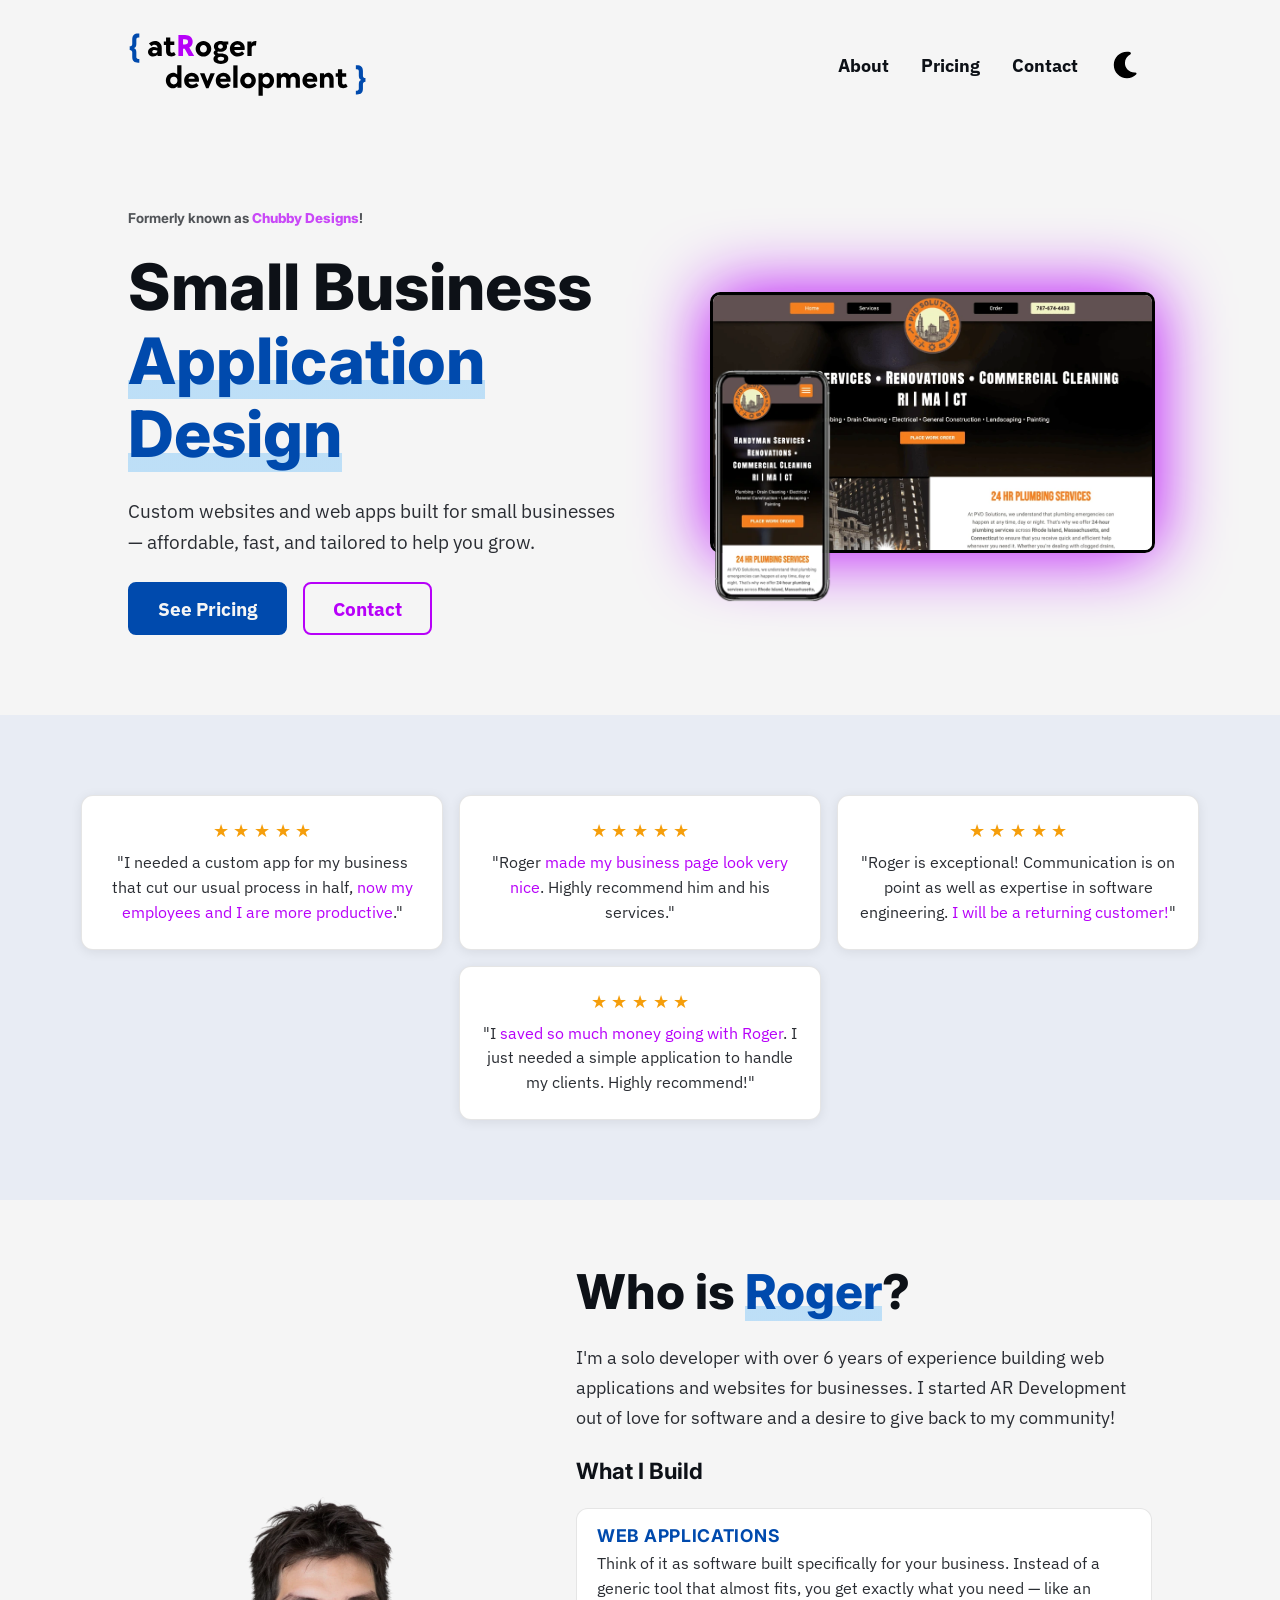
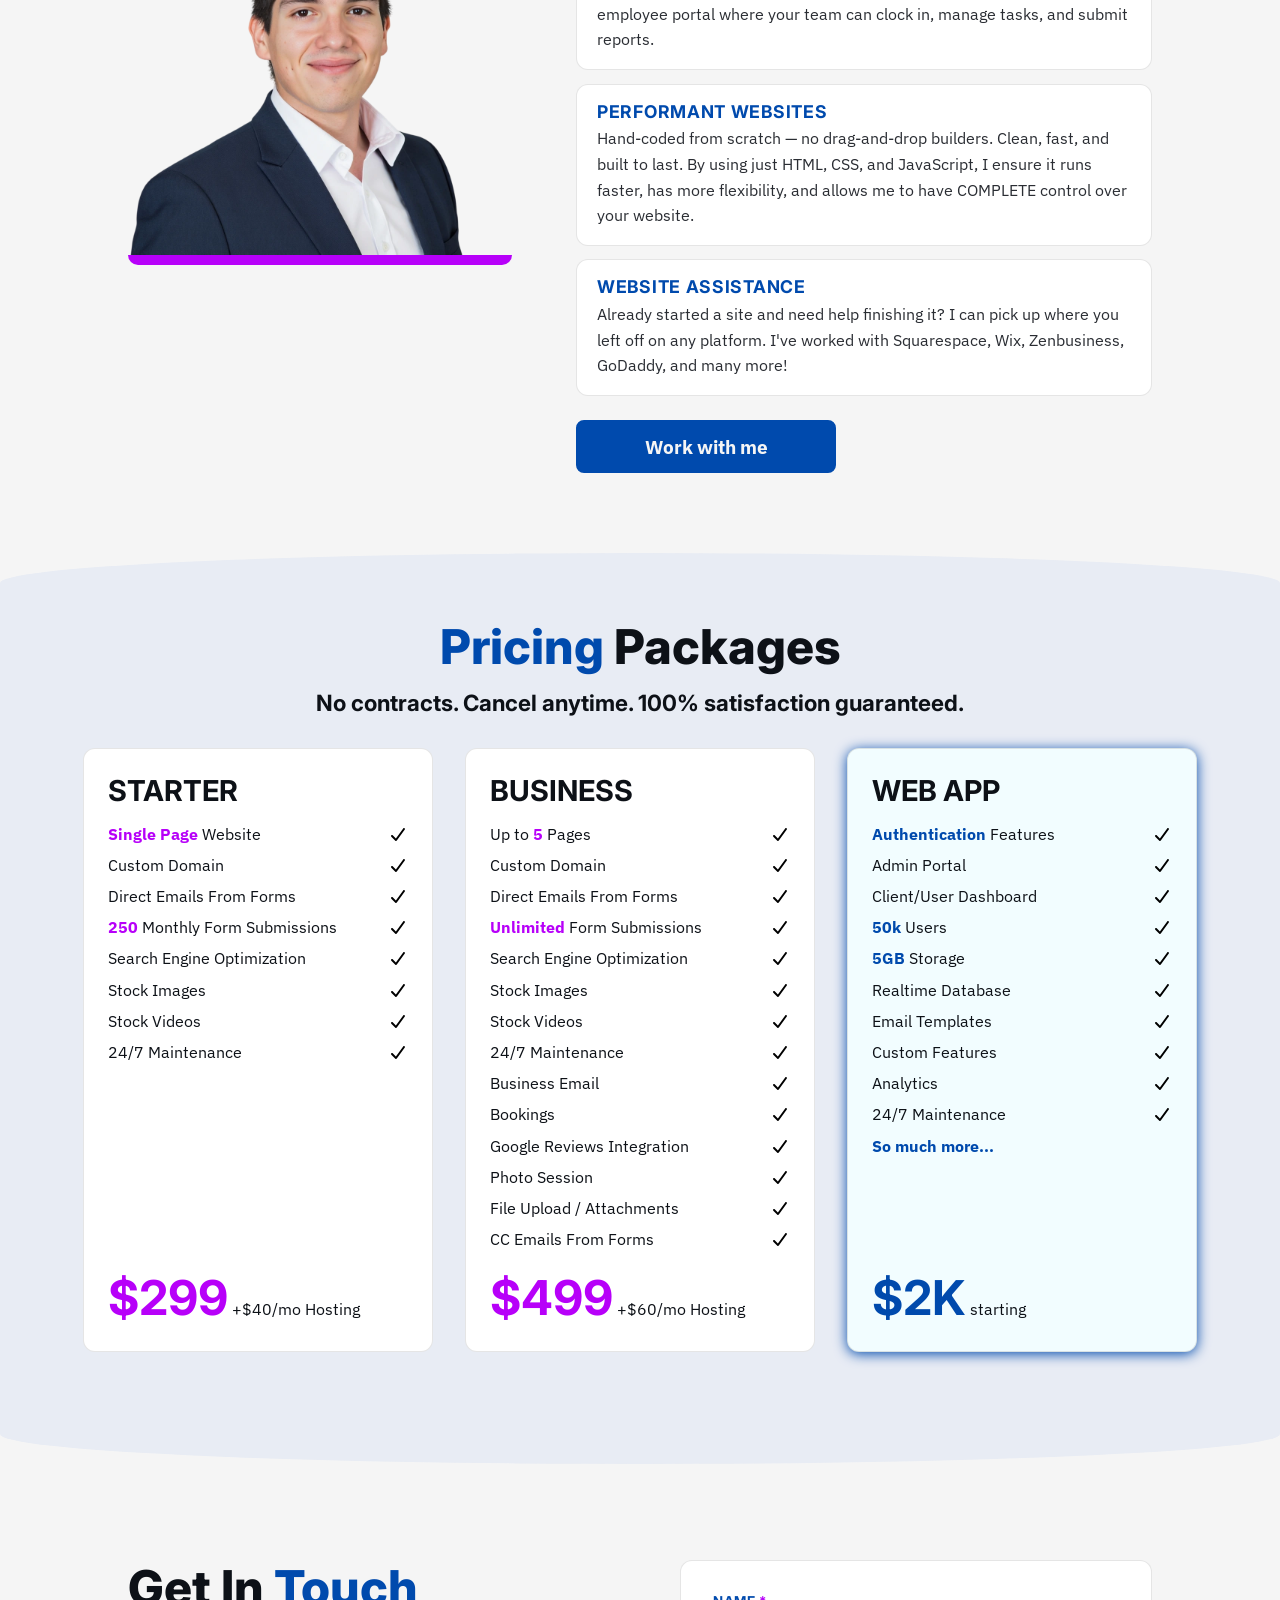
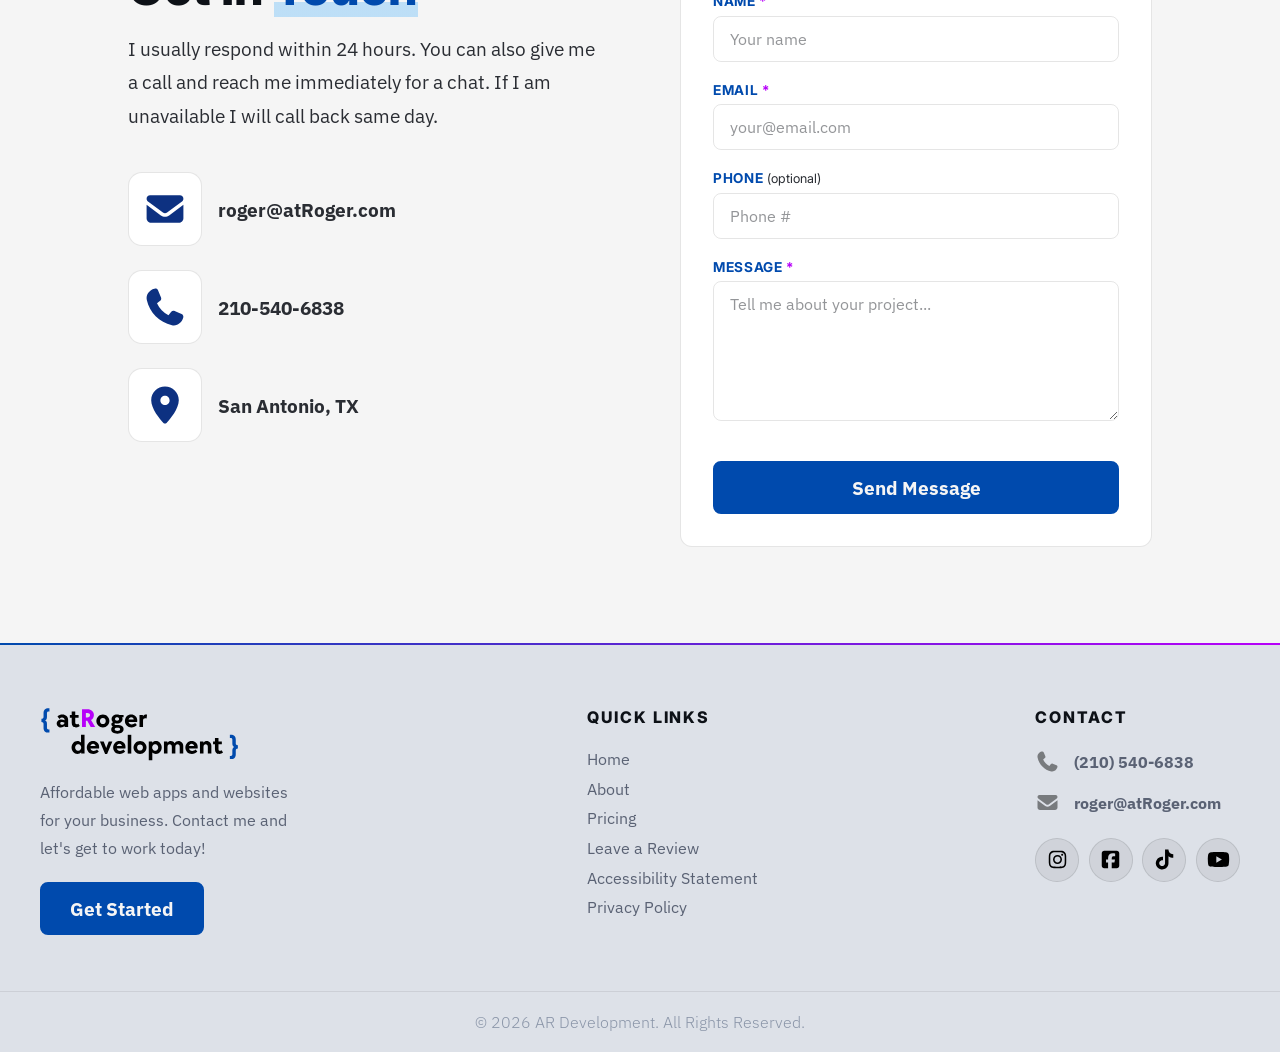
==== commit 8dd0e940: "push progress/adding transition effects" ====
--- a/index.html
+++ b/index.html
@@ -1,5 +1,5 @@
 <!DOCTYPE html>
-<html lang="en">
+<html lang="en" id="top">
 <head>
   <meta charset="UTF-8">
   <meta http-equiv="X-UA-Compatible" content="IE=edge">
@@ -28,10 +28,15 @@
   <meta name="apple-mobile-web-app-title" content="atRoger" />
   <link rel="manifest" href="/site.webmanifest" />
 
+  <!--Fonts-->
+  <link rel="preload" as="font" href="/fonts/Inter_24pt-ExtraBold.ttf" type="font/truetype" crossorigin>
+  <link rel="preload" as="font" href="/fonts/Inter_24pt-Bold.ttf" type="font/truetype" crossorigin>
+  <link rel="preload" as="font" href="/fonts/IBMPlexSans-Regular.ttf" type="font/truetype" crossorigin>
+
   <!--Styles-->
   <link rel="preload" as="image" href="/images/pvd-screenshot.webp">
   <link rel="preload" as="image" href="/images/pvd-mobile.webp">
-  <link rel="stylesheet" href="/css/root-min.css">
+  <link rel="stylesheet" href="/css/root.css">
   <link rel="stylesheet" href="/css/critical-min.css">
 
   <!--Defer loading the whole page css-->
@@ -45,8 +50,6 @@
   <title>AR Development | Digital Solutions | San Antonio, TX</title>
 </head>
 <body>
-  <div data-romw-token="00kRH7IimgouLwIqgC6llvc6mkA33493Ax8ow7ATwiUDrtvTZv"></div>
-  <script src="https://localimpact.com/js/v2/embed.js?id=b8f5b4fd2464663219f4d9b7ec62f159" type="text/javascript" defer></script>
   <!--Prevent flash of wrong theme-->
   <script>
     (function () {
@@ -105,25 +108,25 @@
     <!--Testimonial Section-->
     <div class="testimonials-section">
       <div class="testimonials">
-        <div class="testimonial-box">
+        <div class="testimonial-box reveal" style="transition-delay: 0ms">
           <div class="testimonial-stars">
             &#9733; &#9733; &#9733; &#9733; &#9733;
           </div>
           <p>"I needed a custom app for my business that cut our usual process in half, <span>now my employees and I are more productive</span>."</p>
         </div>
-        <div class="testimonial-box">
+        <div class="testimonial-box reveal" style="transition-delay: 100ms">
           <div class="testimonial-stars">
             &#9733; &#9733; &#9733; &#9733; &#9733;
           </div>
           <p>"Roger <span>made my business page look very nice</span>. Highly recommend him and his services."</p>
         </div>
-        <div class="testimonial-box">
+        <div class="testimonial-box reveal" style="transition-delay: 200ms">
           <div class="testimonial-stars">
             &#9733; &#9733; &#9733; &#9733; &#9733;
           </div>
           <p>"Roger is exceptional! Communication is on point as well as expertise in software engineering. <span>I will be a returning customer!</span>"</p>
         </div>
-        <div class="testimonial-box">
+        <div class="testimonial-box reveal" style="transition-delay: 300ms">
           <div class="testimonial-stars">
             &#9733; &#9733; &#9733; &#9733; &#9733;
           </div>
@@ -164,14 +167,14 @@
 
     <!--Pricing-->
     <section class="pricing-container" id="pricing">
-      <div class="pricing-title">
+      <div class="pricing-title reveal">
         <h2><span>Pricing</span> Packages</h2>
         <h3>No contracts. Cancel anytime. 100% satisfaction guaranteed.</h3>
       </div>
 
       <div class="pricing-cards">
 
-        <div class="pricing-card">
+        <div class="pricing-card reveal" style="transition-delay: 0ms">
           <div class="pricing-card__title">Starter</div>
           <div class="pricing-card__features">
             <div class="pricing-card__features--feature">
@@ -213,7 +216,7 @@
           </div>
         </div>
 
-        <div class="pricing-card">
+        <div class="pricing-card reveal" style="transition-delay: 100ms">
           <div class="pricing-card__title">Business</div>
           <div class="pricing-card__features">
             <div class="pricing-card__features--feature">
@@ -279,7 +282,7 @@
           </div>
         </div>
 
-        <div class="pricing-card webapp">
+        <div class="pricing-card webapp reveal" style="transition-delay: 200ms">
           <div class="pricing-card__title">Web App</div>
           <div class="pricing-card__features">
             <div class="pricing-card__features--feature">
@@ -383,7 +386,7 @@
           </div>
           <div class="form-group">
             <label for="contact-phone">Phone <span class="optional-indicator">(optional)</span></label>
-            <input type="tel" id="contact-phone" name="phone" placeholder="210-000-0000">
+            <input type="tel" id="contact-phone" name="phone" placeholder="Phone #">
           </div>
           <div class="form-group">
             <label for="contact-message">Message <span class="required-indicator">*</span></label>
@@ -414,9 +417,10 @@
         <div class="footer-column__title">Quick Links</div>
         <nav>
           <ul class="quick-links">
-            <li><a href="/" class="footer-nav-link" aria-label="home">Home</a></li>
+            <li><a href="#top" class="footer-nav-link" aria-label="home">Home</a></li>
             <li><a href="#about" class="footer-nav-link" aria-label="about">About</a></li>
             <li><a href="#pricing" class="footer-nav-link" aria-label="pricing">Pricing</a></li>
+            <li><a href="https://g.page/r/CYGzaFS8VUH-EAE/review" class="footer-nav-link" aria-label="leave a review" target="_blank" rel="noopener noreferrer">Leave a Review</a></li>
             <li><a href="/accessibility-statement.html" class="footer-nav-link" aria-label="accessibility statement">Accessibility Statement</a></li>
             <li><a href="/privacy-policy.html" class="footer-nav-link" aria-label="privacy policy">Privacy Policy</a></li>
           </ul>
@@ -452,7 +456,10 @@
       © 2026 AR Development. All Rights Reserved.
     </div>
   </footer>
+  <div data-romw-token="00kRH7IimgouLwIqgC6llvc6mkA33493Ax8ow7ATwiUDrtvTZv"></div>
+  <script src="https://localimpact.com/js/v2/embed.js?id=b8f5b4fd2464663219f4d9b7ec62f159" type="text/javascript" defer></script>
   <script src="/js/theme-min.js"></script>
   <script src="/js/contact-min.js"></script>
+  <script src="/js/animations.js" defer></script>
 </body>
 </html>
--- a/css/root.css
+++ b/css/root.css
@@ -0,0 +1,578 @@
+:root {
+  --theme-color-main: #08c8f0;
+  --theme-color-accent: #d665ff;
+  --color-bg: #0a101d;
+  --color-text: #ffffff;
+  --color-text-muted: #fafbfc;
+  --color-testimonial-stars: #fff64f;
+  --color-highlight-underline: #1b3d8185;
+  --color-card-bg: rgba(255, 255, 255, 0.04);
+  --color-card-border: rgba(255, 255, 255, 0.08);
+  --color-bg-alt: #0e1929;
+}
+
+body.light-mode {
+  --theme-color-main: #004aad;
+  --theme-color-accent: #b700f9;
+  --color-bg: #f5f5f5;
+  --color-text: #0d1117;
+  --color-text-muted: #2a2d33;
+  --color-testimonial-stars: #f59e0b;
+  --color-highlight-underline: #98d0f899;
+  --color-card-bg: #ffffff;
+  --color-card-border: rgba(0, 0, 0, 0.1);
+  --color-bg-alt: #e8ecf4;
+}
+
+body {
+  transition: background-color 0.35s ease, color 0.35s ease;
+}
+
+html {
+  scroll-behavior: smooth;
+  scroll-padding-top: 0;
+}
+@media (prefers-reduced-motion: reduce) {
+  html {
+    scroll-behavior: auto;
+  }
+}
+@media screen and (max-width: 1110px) {
+  html {
+    scroll-padding-top: 70px;
+  }
+}
+
+@font-face {
+  font-family: "Inter";
+  src: url("/fonts/Inter_24pt-Regular.ttf") format("truetype");
+  font-weight: 400;
+  font-style: normal;
+  font-display: fallback;
+}
+@font-face {
+  font-family: "Inter";
+  src: url("/fonts/Inter_24pt-Bold.ttf") format("truetype");
+  font-weight: 600;
+  font-style: normal;
+  font-display: fallback;
+}
+@font-face {
+  font-family: "Inter";
+  src: url("/fonts/Inter_24pt-ExtraBold.ttf") format("truetype");
+  font-weight: 800;
+  font-style: normal;
+  font-display: fallback;
+}
+@font-face {
+  font-family: "IBM Plex Sans";
+  src: url("/fonts/IBMPlexSans-Light.ttf") format("truetype");
+  font-weight: 400;
+  font-style: normal;
+  font-display: fallback;
+}
+@font-face {
+  font-family: "IBM Plex Sans";
+  src: url("/fonts/IBMPlexSans-Regular.ttf") format("truetype");
+  font-weight: 500;
+  font-style: normal;
+  font-display: fallback;
+}
+@font-face {
+  font-family: "IBM Plex Sans";
+  src: url("/fonts/IBMPlexSans-Bold.ttf") format("truetype");
+  font-weight: 600;
+  font-style: normal;
+  font-display: fallback;
+}
+body, html {
+  margin: 0;
+  padding: 0;
+  background-color: var(--color-bg);
+  overflow-x: hidden;
+  min-height: 100vh;
+}
+body p, html p {
+  font-family: "IBM Plex Sans", sans-serif;
+  font-weight: 500;
+}
+
+main {
+  position: relative;
+  max-width: 1920px;
+  margin: auto;
+  overflow: hidden;
+}
+
+.skip {
+  position: absolute;
+  top: 0;
+  left: 0;
+  opacity: 0;
+  z-index: -1111111;
+}
+
+.navbar-nav {
+  display: flex;
+  padding: 0 8rem;
+  align-items: center;
+  height: 130px;
+  color: var(--color-text);
+  font-family: "IBM Plex Sans", sans-serif;
+  font-weight: 500;
+  gap: 1.5rem;
+  transition: background-color 0.35s ease, color 0.35s ease;
+}
+.navbar-nav img#nav-logo {
+  max-width: 240px;
+  transition: opacity 0.2s ease;
+  margin-right: auto;
+}
+@media screen and (max-width: 1110px) {
+  .navbar-nav img#nav-logo {
+    max-width: 180px;
+  }
+}
+
+.nav-items {
+  display: flex;
+  justify-content: center;
+  align-items: center;
+  gap: 2rem;
+  margin: 0;
+  list-style: none;
+}
+.nav-items li {
+  font-size: 1.1rem;
+  font-weight: 600;
+}
+.nav-items li a {
+  text-decoration: none;
+  color: inherit;
+}
+.nav-items li:hover {
+  cursor: pointer;
+  color: var(--theme-color-main);
+}
+
+.theme-toggle {
+  background: none;
+  border: none;
+  cursor: pointer;
+  padding: 8px;
+  width: 50px;
+  height: 50px;
+  position: relative;
+  display: flex;
+  align-items: center;
+  justify-content: center;
+  border-radius: 50%;
+  flex-shrink: 0;
+  transition: background-color 0.2s ease, transform 0.2s;
+}
+.theme-toggle:hover {
+  transform: scale(1.1);
+  background-color: rgba(165, 165, 165, 0.08);
+}
+@media screen and (max-width: 1110px) {
+  .theme-toggle:hover {
+    background-color: transparent !important;
+  }
+}
+.theme-toggle:focus-visible {
+  outline: 2px solid var(--theme-color-main);
+  outline-offset: 2px;
+}
+@media screen and (max-width: 1110px) {
+  .theme-toggle {
+    width: 40px;
+    height: 40px;
+  }
+}
+
+.theme-toggle__icon {
+  width: 33px;
+  height: 33px;
+  position: absolute;
+  top: 50%;
+  left: 50%;
+  filter: brightness(0) invert(1);
+  transition: opacity 0.3s ease, transform 0.4s ease;
+}
+@media screen and (max-width: 1110px) {
+  .theme-toggle__icon {
+    width: 30px;
+    height: 30px;
+  }
+}
+
+.theme-toggle__sun {
+  opacity: 1;
+  transform: translate(-50%, -50%) rotate(0deg) scale(1);
+}
+
+.theme-toggle__moon {
+  opacity: 0;
+  transform: translate(-50%, -50%) rotate(90deg) scale(0.5);
+  filter: brightness(0);
+}
+
+body.light-mode .theme-toggle__sun {
+  opacity: 0;
+  transform: translate(-50%, -50%) rotate(-90deg) scale(0.5);
+}
+body.light-mode .theme-toggle__moon {
+  opacity: 1;
+  transform: translate(-50%, -50%) rotate(0deg) scale(1);
+}
+body.light-mode .theme-toggle:hover {
+  background-color: rgba(0, 0, 0, 0.04);
+}
+
+.hamburger {
+  display: none;
+  flex-direction: column;
+  align-items: center;
+  justify-content: center;
+  gap: 5px;
+  background-color: rgba(128, 128, 128, 0.13);
+  border: 1px solid rgba(128, 128, 128, 0.2);
+  cursor: pointer;
+  padding: 8px;
+  width: 56px;
+  height: 56px;
+  border-radius: 10px;
+  flex-shrink: 0;
+  transition: background-color 0.2s ease, border-color 0.2s ease;
+}
+.hamburger:hover {
+  background-color: rgba(128, 128, 128, 0.24);
+  border-color: rgba(128, 128, 128, 0.35);
+}
+.hamburger:focus-visible {
+  outline: 2px solid var(--theme-color-main);
+  outline-offset: 2px;
+}
+
+.hamburger__line {
+  display: block;
+  width: 30px;
+  height: 3px;
+  background-color: var(--color-text);
+  border-radius: 2px;
+  transition: transform 0.3s ease, opacity 0.2s ease;
+}
+
+@media screen and (max-width: 1110px) {
+  .navbar-nav {
+    padding: 1rem 1.25rem 0;
+    height: 70px;
+    position: relative;
+    z-index: 1000;
+  }
+  .navbar-nav.nav-open .nav-items {
+    opacity: 1;
+    visibility: visible;
+    transform: translateY(0);
+    transition: opacity 0.3s ease, transform 0.3s ease, visibility 0s;
+    pointer-events: auto;
+  }
+  .navbar-nav.nav-open .hamburger__line:nth-child(1) {
+    transform: translateY(8px) rotate(45deg);
+  }
+  .navbar-nav.nav-open .hamburger__line:nth-child(2) {
+    opacity: 0;
+    transform: scaleX(0);
+  }
+  .navbar-nav.nav-open .hamburger__line:nth-child(3) {
+    transform: translateY(-8px) rotate(-45deg);
+  }
+  .hamburger {
+    display: flex;
+  }
+  .nav-items {
+    position: absolute;
+    top: 80px;
+    left: 0;
+    right: 0;
+    flex-direction: column;
+    align-items: stretch;
+    gap: 0;
+    padding: 0.5rem 0 1rem;
+    margin: 0;
+    background-color: var(--color-bg);
+    box-shadow: 0 8px 24px rgba(0, 0, 0, 0.2);
+    border-top: 1px solid rgba(128, 128, 128, 0.15);
+    z-index: 999;
+    opacity: 0;
+    visibility: hidden;
+    transform: translateY(-8px);
+    transition: opacity 0.3s ease, transform 0.3s ease, visibility 0s linear 0.3s;
+    pointer-events: none;
+  }
+  .nav-items li {
+    padding: 0;
+    border-bottom: 1px solid rgba(128, 128, 128, 0.1);
+  }
+  .nav-items li a {
+    display: block;
+    padding: 0.9rem 1.75rem;
+    text-decoration: none;
+    color: inherit;
+  }
+  .nav-items li:last-child {
+    border-bottom: none;
+  }
+}
+.footer {
+  position: relative;
+  background-color: #060911;
+  color: #ffffff;
+  padding: 4rem 0 0;
+  font-family: "IBM Plex Sans", sans-serif;
+}
+.footer::before {
+  content: "";
+  position: absolute;
+  top: 0;
+  left: 0;
+  right: 0;
+  height: 2px;
+  background: linear-gradient(90deg, var(--theme-color-main), var(--theme-color-accent));
+}
+
+body.light-mode .footer {
+  background-color: #dde1e8;
+  color: #0d1117;
+}
+
+.footer-container {
+  display: flex;
+  justify-content: space-between;
+  align-items: flex-start;
+  gap: 3rem;
+  max-width: 1200px;
+  margin: 0 auto;
+  padding: 0 2.5rem 3.5rem;
+}
+@media (max-width: 1024px) {
+  .footer-container {
+    flex-direction: column;
+    align-items: stretch;
+    gap: 2.5rem;
+    padding: 0 2rem 3rem;
+  }
+}
+@media (max-width: 480px) {
+  .footer-container {
+    padding: 0 1.25rem 2.5rem;
+    gap: 2rem;
+  }
+}
+
+.footer-column {
+  display: flex;
+  flex-direction: column;
+  gap: 1rem;
+}
+.footer-column--brand {
+  max-width: 270px;
+}
+@media (max-width: 1024px) {
+  .footer-column--brand {
+    max-width: 100%;
+  }
+}
+.footer-column--brand p {
+  font-size: 1rem;
+  color: #8a95a8;
+  line-height: 1.75;
+  margin: 0;
+}
+
+body.light-mode .footer-column--brand p {
+  color: #5a6274;
+}
+
+.footer-logo {
+  width: 200px;
+  height: auto;
+}
+.footer-logo--light {
+  display: none;
+}
+@media (max-width: 1024px) {
+  .footer-logo {
+    width: 170px;
+  }
+}
+
+body.light-mode .footer-logo--dark {
+  display: none;
+}
+body.light-mode .footer-logo--light {
+  display: block;
+}
+
+.footer-cta {
+  align-self: flex-start;
+  margin-top: 0.25rem;
+}
+
+.footer-column__title {
+  font-family: "Inter", sans-serif;
+  font-weight: 700;
+  font-size: 1rem;
+  letter-spacing: 0.12em;
+  text-transform: uppercase;
+  text-align: left;
+  color: #ffffff;
+  margin-bottom: 0.4rem;
+}
+
+body.light-mode .footer-column__title {
+  color: #0d1117;
+}
+
+.quick-links {
+  list-style: none;
+  margin: 0;
+  padding: 0;
+  display: flex;
+  flex-direction: column;
+  gap: 0.6rem;
+}
+
+.footer-nav-link {
+  font-size: 1rem;
+  font-weight: 500;
+  color: #8a95a8;
+  text-decoration: none;
+  transition: color 0.15s ease;
+}
+.footer-nav-link:hover {
+  color: var(--theme-color-main);
+}
+
+body.light-mode .footer-nav-link {
+  color: #5a6274;
+}
+
+body.light-mode .footer-nav-link:hover {
+  color: var(--theme-color-main);
+}
+
+.contact-group {
+  display: flex;
+  align-items: center;
+  gap: 0.85rem;
+}
+.contact-group img {
+  width: 25px;
+  height: 25px;
+  flex-shrink: 0;
+  filter: brightness(0) invert(1);
+  opacity: 0.5;
+}
+.contact-group a {
+  font-size: 1rem;
+  font-weight: 600;
+  color: #8a95a8;
+  text-decoration: none;
+  transition: color 0.15s ease;
+}
+.contact-group a:hover {
+  color: var(--theme-color-main);
+}
+
+body.light-mode .contact-group img {
+  filter: brightness(0);
+  opacity: 0.45;
+}
+body.light-mode .contact-group a {
+  color: #5a6274;
+}
+body.light-mode .contact-group a:hover {
+  color: var(--theme-color-main);
+}
+
+.socials {
+  display: flex;
+  align-items: center;
+  gap: 0.6rem;
+  margin-top: 0.4rem;
+}
+.socials a {
+  display: flex;
+  align-items: center;
+  justify-content: center;
+  width: 42px;
+  height: 42px;
+  border-radius: 50%;
+  background-color: rgba(255, 255, 255, 0.06);
+  border: 1px solid rgba(255, 255, 255, 0.1);
+  text-decoration: none;
+  transition: background-color 0.2s ease, border-color 0.2s ease, transform 0.2s ease;
+}
+.socials a:hover {
+  background-color: var(--theme-color-main);
+  border-color: var(--theme-color-main);
+  transform: translateY(-3px);
+}
+.socials a:hover img {
+  filter: brightness(0) invert(0);
+}
+.socials img {
+  width: 25px;
+  height: 25px;
+  filter: brightness(0) invert(1);
+}
+
+body.light-mode .socials a {
+  background-color: rgba(0, 0, 0, 0.06);
+  border-color: rgba(0, 0, 0, 0.1);
+}
+body.light-mode .socials a:hover {
+  background-color: var(--theme-color-main);
+  border-color: var(--theme-color-main);
+}
+body.light-mode .socials a:hover img {
+  filter: brightness(0) invert(1);
+}
+body.light-mode .socials img {
+  filter: brightness(0);
+}
+
+.subfooter {
+  font-family: "IBM Plex Sans", sans-serif;
+  font-size: 1rem;
+  color: #444c5e;
+  border-top: 1px solid rgba(255, 255, 255, 0.07);
+  text-align: center;
+  max-width: 1200px;
+  margin: 0 auto;
+  padding: 1.25rem 2.5rem;
+}
+@media (max-width: 480px) {
+  .subfooter {
+    padding: 1rem 1.25rem;
+  }
+}
+
+body.light-mode .subfooter {
+  color: #8a95a8;
+  border-top-color: rgba(0, 0, 0, 0.08);
+}
+
+.float {
+  animation: float 2s ease-in-out infinite;
+}
+
+@keyframes float {
+  0%, 100% {
+    transform: translateY(0);
+  }
+  50% {
+    transform: translateY(-13px);
+  }
+}/*# sourceMappingURL=root.css.map */
--- a/css/local-min.css
+++ b/css/local-min.css
@@ -1 +1 @@
-.about-container{display:grid;grid-template-columns:40fr 60fr;align-items:center;gap:4rem;padding:4rem 8rem 5rem;}@media (max-width:1024px){.about-container{grid-template-columns:1fr;padding:3rem 2rem 4rem;text-align:center}}@media (max-width:768px){.about-container{padding:2.5rem 1.5rem 3.5rem;gap:2rem}}@media (max-width:480px){.about-container{padding:1rem 1.25rem 4rem;gap:1.5rem}}.about-image{display:flex;justify-content:center;align-items:center;}.about-image img{width:100%;max-width:440px;height:auto;-o-object-fit:cover;object-fit:cover;border-radius:10px;border-bottom:10px solid var(--theme-color-accent);}@media (max-width:1024px){.about-image img{max-width:290px}}.about-content{display:flex;flex-direction:column;gap:1.5rem;}@media (max-width:1024px){.about-content{align-items:center}}.about-content h2{font-size:3rem;font-family:"Inter",sans-serif;font-weight:800;color:var(--color-text);margin:0;line-height:1.15;}.about-content h2 span{color:var(--theme-color-main);background-image:linear-gradient(rgba(255,255,255,0) 75%,var(--color-highlight-underline) 75%);}@media (max-width:768px){.about-content h2{font-size:2.25rem}}@media (max-width:480px){.about-content h2{font-size:2rem}}.about-content a{max-width:200px;}.about-description{font-family:"IBM Plex Sans",sans-serif;font-weight:500;font-size:1.1rem;color:var(--color-text-muted);line-height:1.7;margin:0;max-width:560px;}@media (max-width:480px){.about-description{font-size:1rem}}.about-services-title{font-size:1.4rem;font-family:"Inter",sans-serif;font-weight:600;color:var(--color-text);margin:0;}.about-services{display:flex;flex-direction:column;gap:.85rem;}.service-card{background-color:var(--color-card-bg);border:1px solid var(--color-card-border);border-radius:12px;padding:1rem 1.25rem;transition:background-color .35s ease,border-color .35s ease;max-width:560px;}@media (max-width:1024px){.service-card{max-width:100%}}.service-card h4{font-family:"Inter",sans-serif;font-weight:600;font-size:1.1rem;color:var(--theme-color-main);margin:0 0 .3rem;text-transform:uppercase;letter-spacing:.04em;}.service-card p{font-family:"IBM Plex Sans",sans-serif;font-weight:500;font-size:1rem;color:var(--color-text-muted);margin:0;line-height:1.6;}.pricing-container{position:relative;display:flex;justify-content:center;align-items:center;flex-direction:column;padding-top:4rem;padding-bottom:7rem;background-color:var(--color-bg-alt);border-radius:50% 50% 50% 50%/30px 30px 30px 30px;transition:background-color .35s ease;}@media (max-width:768px){.pricing-container{align-items:normal;border-radius:50% 50% 50% 50%/20px 20px 20px 20px}}@media (max-width:480px){.pricing-container{padding-top:5rem;padding-bottom:5rem}}.pricing-title{text-align:center;color:var(--color-text);margin-bottom:1rem;padding:0 1rem;}.pricing-title h2{font-size:3rem;font-family:"Inter",sans-serif;font-weight:800;margin:0;}.pricing-title h2 span{color:var(--theme-color-main);}@media (max-width:480px){.pricing-title h2{font-size:2.3rem}}.pricing-title h3{font-size:1.4rem;font-family:"Inter",sans-serif;font-weight:600;margin:.8rem 0 0;}@media (max-width:480px){.pricing-title h3{font-size:1.2rem;line-height:1.8rem}}.pricing-cards{display:flex;justify-content:center;flex-wrap:wrap;margin-top:1rem;gap:2rem;}@media screen and (max-width:1150px){.pricing-cards{flex-direction:column}}.pricing-card{display:flex;flex-direction:column;background-color:var(--color-card-bg);padding:1.5rem;width:300px;border-radius:12px;border:1px solid var(--color-card-border);transition:background-color .35s ease,border-color .35s ease;}@media screen and (max-width:1150px){.pricing-card{width:500px}}@media (max-width:768px){.pricing-card{width:80%;margin:auto}}.webapp{box-shadow:0 2px 13px var(--theme-color-main);background-color:black;}.webapp .pricing-card__features--feature span{color:var(--theme-color-main);}.webapp .pricing-card__price strong{color:var(--theme-color-main);}.pricing-card__title{font-size:1.8rem;font-family:"Inter",sans-serif;font-weight:600;text-transform:uppercase;color:var(--color-text);}.pricing-card__features{display:flex;flex-direction:column;margin-top:1rem;gap:.7rem;}.pricing-card__features--feature{display:flex;justify-content:space-between;align-items:center;}.pricing-card__features--feature img{width:20px;filter:brightness(0) invert(1);}.pricing-card__features--feature .feature-label{font-family:"IBM Plex Sans",sans-serif;font-weight:500;font-size:1rem;color:var(--color-text);}.pricing-card__features--feature span{font-weight:600;color:var(--theme-color-accent);}.pricing-card__price{padding-top:1.2rem;margin-top:auto;}.pricing-card__price strong{font-size:3rem;font-family:"Inter",sans-serif;font-weight:600;text-transform:uppercase;color:var(--theme-color-accent);}.pricing-card__price span{font-family:"IBM Plex Sans",sans-serif;font-weight:500;font-size:1rem;color:var(--color-text);}body.light-mode .pricing-card__features--feature img{filter:invert(0);}body.light-mode .webapp{background-color:#f2fdff;}.contact-container{display:grid;grid-template-columns:1fr 1fr;gap:5rem;align-items:start;padding:6rem 8rem 6rem;}@media (max-width:1100px){.contact-container{grid-template-columns:1fr;gap:3rem;padding:3rem 4rem 5rem}}@media (max-width:768px){.contact-container{padding:2.5rem 2rem 4rem;gap:2.5rem}}@media (max-width:480px){.contact-container{padding:4rem 1.25rem 3.5rem;gap:2rem}}.contact-info{display:flex;flex-direction:column;gap:2.5rem;position:sticky;top:2rem;}@media (max-width:1100px){.contact-info{position:static}}.contact-info h2{font-size:3rem;font-family:"Inter",sans-serif;font-weight:800;color:var(--color-text);margin:0 0 1rem;line-height:1.15;}.contact-info h2 span{color:var(--theme-color-main);background-image:linear-gradient(rgba(255,255,255,0) 75%,var(--color-highlight-underline) 75%);}@media (max-width:768px){.contact-info h2{font-size:2.25rem}}.contact-description{font-family:"IBM Plex Sans",sans-serif;font-weight:500;font-size:1.2rem;color:var(--color-text-muted);line-height:1.75;margin:0;}.contact-details{display:flex;flex-direction:column;gap:1.5rem;}.contact-item{display:flex;align-items:center;gap:1rem;}.contact-item span:not(.contact-icon-wrapper){font-family:"IBM Plex Sans",sans-serif;font-weight:600;font-size:1.2rem;color:var(--color-text-muted);}.contact-icon-wrapper{display:flex;align-items:center;justify-content:center;width:72px;height:72px;flex-shrink:0;background-color:var(--color-card-bg);border:1px solid var(--color-card-border);border-radius:14px;transition:background-color .35s ease,border-color .35s ease;}.contact-icon{width:46px;height:46px;flex-shrink:0;filter:invert(70%) sepia(82%) saturate(441%) hue-rotate(152deg) brightness(100%) contrast(93%);transition:filter .35s ease;}.contact-form-wrapper{background-color:var(--color-card-bg);border:1px solid var(--color-card-border);border-radius:12px;padding:2rem;min-height:200px;display:flex;align-items:center;justify-content:center;flex-direction:column;transition:background-color .35s ease,border-color .35s ease;}.contact-form-wrapper form{width:100%;}@media (max-width:480px){.contact-form-wrapper{padding:1rem;background-color:transparent;border:none}}.form-group{display:flex;flex-direction:column;gap:.4rem;margin-bottom:1.25rem;}.form-group label{font-family:"Inter",sans-serif;font-weight:600;font-size:.85rem;color:var(--theme-color-main);text-transform:uppercase;letter-spacing:.05em;}.form-group input,.form-group textarea{width:100%;box-sizing:border-box;background-color:transparent;border:1px solid var(--color-card-border);border-radius:8px;padding:.75rem 1rem;font-family:"IBM Plex Sans",sans-serif;font-weight:500;font-size:1rem;color:var(--color-text);outline:none;transition:border-color .2s ease,box-shadow .2s ease,background-color .35s ease,color .35s ease;}.form-group input::-moz-placeholder,.form-group textarea::-moz-placeholder{color:var(--color-text-muted);opacity:.5;}.form-group input::placeholder,.form-group textarea::placeholder{color:var(--color-text-muted);opacity:.5;}.form-group input:focus,.form-group textarea:focus{border-color:var(--theme-color-main);box-shadow:0 0 0 3px rgba(8,200,240,.12);}.form-group textarea{min-height:140px;resize:vertical;}.required-indicator{color:var(--theme-color-accent);}.optional-indicator{color:var(--color-text-muted);text-transform:none;font-weight:500;font-size:.8rem;letter-spacing:0;}.contact-submit{width:100%;margin-top:1.25rem;justify-content:center;}.contact-loading{display:flex;justify-content:center;align-items:center;padding:3rem;width:100%;}.loader{width:65px;aspect-ratio:1;--g:radial-gradient(farthest-side,#0000 calc(95% - 3px),#fff calc(100% - 3px) 98%,#0000 101%) no-repeat;background:var(--g),var(--g),var(--g);background-size:30px 30px;animation:l10 1.5s infinite;}@keyframes l10{0%{background-position:0 0,0 100%,100% 100%}25%{background-position:100% 0,0 100%,100% 100%}50%{background-position:100% 0,0 0,100% 100%}75%{background-position:100% 0,0 0,0 100%}100%{background-position:100% 100%,0 0,0 100%}}.contact-success{display:flex;flex-direction:column;align-items:center;text-align:center;padding:3rem 2rem;gap:1.5rem;width:100%;}.contact-success__icon{width:72px;height:72px;filter:invert(70%) sepia(82%) saturate(441%) hue-rotate(152deg) brightness(100%) contrast(93%);}.contact-success__message{font-family:"IBM Plex Sans",sans-serif;font-weight:500;font-size:1.2rem;color:var(--color-text);line-height:1.6;margin:0;max-width:320px;}.contact-error{display:flex;flex-direction:column;align-items:center;text-align:center;padding:3rem 2rem;gap:1.5rem;width:100%;}.contact-error__icon{width:72px;height:72px;filter:invert(27%) sepia(80%) saturate(1200%) hue-rotate(330deg) brightness(95%) contrast(105%);}.contact-error__message{font-family:"IBM Plex Sans",sans-serif;font-weight:500;font-size:1.2rem;color:var(--color-text);line-height:1.6;margin:0;max-width:320px;}body.light-mode .contact-icon{filter:invert(16%) sepia(78%) saturate(1648%) hue-rotate(207deg) brightness(97%) contrast(108%);}body.light-mode .form-group input:focus,body.light-mode .form-group textarea:focus{box-shadow:0 0 0 3px rgba(0,74,173,.12);}body.light-mode .loader{--g:radial-gradient(farthest-side,#0000 calc(95% - 3px),var(--theme-color-main) calc(100% - 3px) 98%,#0000 101%) no-repeat;}body.light-mode .contact-success__icon{filter:invert(16%) sepia(78%) saturate(1648%) hue-rotate(207deg) brightness(97%) contrast(108%);}+.about-container{display:grid;grid-template-columns:40fr 60fr;align-items:center;gap:4rem;padding:4rem 8rem 5rem;}@media (max-width:1024px){.about-container{grid-template-columns:1fr;padding:3rem 2rem 4rem;text-align:center}}@media (max-width:768px){.about-container{padding:2.5rem 1.5rem 3.5rem;gap:2rem}}@media (max-width:480px){.about-container{padding:1rem 1.25rem 4rem;gap:1.5rem}}.about-image{display:flex;justify-content:center;align-items:center;}.about-image img{width:100%;max-width:440px;height:auto;-o-object-fit:cover;object-fit:cover;border-radius:10px;border-bottom:10px solid var(--theme-color-accent);}@media (max-width:1024px){.about-image img{max-width:290px}}.about-content{display:flex;flex-direction:column;gap:1.5rem;}@media (max-width:1024px){.about-content{align-items:center}}.about-content h2{font-size:3rem;font-family:"Inter",sans-serif;font-weight:800;color:var(--color-text);margin:0;line-height:1.15;}.about-content h2 span{color:var(--theme-color-main);background-image:linear-gradient(rgba(255,255,255,0) 75%,var(--color-highlight-underline) 75%);}@media (max-width:768px){.about-content h2{font-size:2.25rem}}@media (max-width:480px){.about-content h2{font-size:2rem}}.about-content a{max-width:200px;}.about-description{font-family:"IBM Plex Sans",sans-serif;font-weight:500;font-size:1.1rem;color:var(--color-text-muted);line-height:1.7;margin:0;max-width:560px;}@media (max-width:480px){.about-description{font-size:1rem}}.about-services-title{font-size:1.4rem;font-family:"Inter",sans-serif;font-weight:600;color:var(--color-text);margin:0;}.about-services{display:flex;flex-direction:column;gap:.85rem;}.service-card{background-color:var(--color-card-bg);border:1px solid var(--color-card-border);border-radius:12px;padding:1rem 1.25rem;transition:background-color .35s ease,border-color .35s ease;max-width:560px;}@media (max-width:1024px){.service-card{max-width:100%}}.service-card h4{font-family:"Inter",sans-serif;font-weight:600;font-size:1.1rem;color:var(--theme-color-main);margin:0 0 .3rem;text-transform:uppercase;letter-spacing:.04em;}.service-card p{font-family:"IBM Plex Sans",sans-serif;font-weight:500;font-size:1rem;color:var(--color-text-muted);margin:0;line-height:1.6;}.pricing-container{position:relative;display:flex;justify-content:center;align-items:center;flex-direction:column;padding-top:4rem;padding-bottom:7rem;background-color:var(--color-bg-alt);border-radius:50% 50% 50% 50%/30px 30px 30px 30px;transition:background-color .35s ease;}@media (max-width:768px){.pricing-container{align-items:normal;border-radius:50% 50% 50% 50%/20px 20px 20px 20px}}@media (max-width:480px){.pricing-container{padding-top:5rem;padding-bottom:5rem}}.pricing-title{text-align:center;color:var(--color-text);margin-bottom:1rem;padding:0 1rem;}.pricing-title h2{font-size:3rem;font-family:"Inter",sans-serif;font-weight:800;margin:0;}.pricing-title h2 span{color:var(--theme-color-main);}@media (max-width:480px){.pricing-title h2{font-size:2.3rem}}.pricing-title h3{font-size:1.4rem;font-family:"Inter",sans-serif;font-weight:600;margin:.8rem 0 0;}@media (max-width:480px){.pricing-title h3{font-size:1.2rem;line-height:1.8rem}}.pricing-cards{display:flex;justify-content:center;flex-wrap:wrap;margin-top:1rem;gap:2rem;}@media screen and (max-width:1150px){.pricing-cards{flex-direction:column}}.pricing-card{display:flex;flex-direction:column;background-color:var(--color-card-bg);padding:1.5rem;width:300px;border-radius:12px;border:1px solid var(--color-card-border);transition:background-color .35s ease,border-color .35s ease;}@media screen and (max-width:1150px){.pricing-card{width:500px}}@media (max-width:768px){.pricing-card{width:80%;margin:auto}}.webapp{box-shadow:0 2px 13px var(--theme-color-main);background-color:black;}.webapp .pricing-card__features--feature span{color:var(--theme-color-main);}.webapp .pricing-card__price strong{color:var(--theme-color-main);}.pricing-card__title{font-size:1.8rem;font-family:"Inter",sans-serif;font-weight:600;text-transform:uppercase;color:var(--color-text);}.pricing-card__features{display:flex;flex-direction:column;margin-top:1rem;gap:.7rem;}.pricing-card__features--feature{display:flex;justify-content:space-between;align-items:center;}.pricing-card__features--feature img{width:20px;filter:brightness(0) invert(1);}.pricing-card__features--feature .feature-label{font-family:"IBM Plex Sans",sans-serif;font-weight:500;font-size:1rem;color:var(--color-text);}.pricing-card__features--feature span{font-weight:600;color:var(--theme-color-accent);}.pricing-card__price{padding-top:1.2rem;margin-top:auto;}.pricing-card__price strong{font-size:3rem;font-family:"Inter",sans-serif;font-weight:600;text-transform:uppercase;color:var(--theme-color-accent);}.pricing-card__price span{font-family:"IBM Plex Sans",sans-serif;font-weight:500;font-size:1rem;color:var(--color-text);}body.light-mode .pricing-card__features--feature img{filter:invert(0);}body.light-mode .webapp{background-color:#f2fdff;}.contact-container{display:grid;grid-template-columns:1fr 1fr;gap:5rem;align-items:start;padding:6rem 8rem 6rem;}@media (max-width:1100px){.contact-container{grid-template-columns:1fr;gap:3rem;padding:3rem 4rem 5rem}}@media (max-width:768px){.contact-container{padding:2.5rem 2rem 4rem;gap:2.5rem}}@media (max-width:480px){.contact-container{padding:4rem 1.25rem 3.5rem;gap:2rem}}.contact-info{display:flex;flex-direction:column;gap:2.5rem;position:sticky;top:2rem;}@media (max-width:1100px){.contact-info{position:static}}.contact-info h2{font-size:3rem;font-family:"Inter",sans-serif;font-weight:800;color:var(--color-text);margin:0 0 1rem;line-height:1.15;}.contact-info h2 span{color:var(--theme-color-main);background-image:linear-gradient(rgba(255,255,255,0) 75%,var(--color-highlight-underline) 75%);}@media (max-width:768px){.contact-info h2{font-size:2.25rem}}.contact-description{font-family:"IBM Plex Sans",sans-serif;font-weight:500;font-size:1.2rem;color:var(--color-text-muted);line-height:1.75;margin:0;}.contact-details{display:flex;flex-direction:column;gap:1.5rem;}.contact-item{display:flex;align-items:center;gap:1rem;}.contact-item span:not(.contact-icon-wrapper){font-family:"IBM Plex Sans",sans-serif;font-weight:600;font-size:1.2rem;color:var(--color-text-muted);}.contact-icon-wrapper{display:flex;align-items:center;justify-content:center;width:72px;height:72px;flex-shrink:0;background-color:var(--color-card-bg);border:1px solid var(--color-card-border);border-radius:14px;transition:background-color .35s ease,border-color .35s ease;}.contact-icon{width:46px;height:46px;flex-shrink:0;filter:invert(70%) sepia(82%) saturate(441%) hue-rotate(152deg) brightness(100%) contrast(93%);transition:filter .35s ease;}.contact-form-wrapper{background-color:var(--color-card-bg);border:1px solid var(--color-card-border);border-radius:12px;padding:2rem;min-height:200px;display:flex;align-items:center;justify-content:center;flex-direction:column;transition:background-color .35s ease,border-color .35s ease;}.contact-form-wrapper form{width:100%;}@media (max-width:480px){.contact-form-wrapper{padding:1rem;background-color:transparent;border:none}}.form-group{display:flex;flex-direction:column;gap:.4rem;margin-bottom:1.25rem;}.form-group label{font-family:"Inter",sans-serif;font-weight:600;font-size:.85rem;color:var(--theme-color-main);text-transform:uppercase;letter-spacing:.05em;}.form-group input,.form-group textarea{width:100%;box-sizing:border-box;background-color:transparent;border:1px solid var(--color-card-border);border-radius:8px;padding:.75rem 1rem;font-family:"IBM Plex Sans",sans-serif;font-weight:500;font-size:1rem;color:var(--color-text);outline:none;transition:border-color .2s ease,box-shadow .2s ease,background-color .35s ease,color .35s ease;}.form-group input::-moz-placeholder,.form-group textarea::-moz-placeholder{color:var(--color-text-muted);opacity:.5;}.form-group input::placeholder,.form-group textarea::placeholder{color:var(--color-text-muted);opacity:.5;}.form-group input:focus,.form-group textarea:focus{border-color:var(--theme-color-main);box-shadow:0 0 0 3px rgba(8,200,240,.12);}.form-group textarea{min-height:140px;resize:vertical;}.required-indicator{color:var(--theme-color-accent);}.optional-indicator{color:var(--color-text-muted);text-transform:none;font-weight:500;font-size:.8rem;letter-spacing:0;}.contact-submit{width:100%;margin-top:1.25rem;justify-content:center;}.contact-loading{display:flex;justify-content:center;align-items:center;padding:3rem;width:100%;}.loader{width:65px;aspect-ratio:1;--g:radial-gradient(farthest-side,#0000 calc(95% - 3px),#fff calc(100% - 3px) 98%,#0000 101%) no-repeat;background:var(--g),var(--g),var(--g);background-size:30px 30px;animation:l10 1.5s infinite;}@keyframes l10{0%{background-position:0 0,0 100%,100% 100%}25%{background-position:100% 0,0 100%,100% 100%}50%{background-position:100% 0,0 0,100% 100%}75%{background-position:100% 0,0 0,0 100%}100%{background-position:100% 100%,0 0,0 100%}}.contact-success{display:flex;flex-direction:column;align-items:center;text-align:center;padding:3rem 2rem;gap:1.5rem;width:100%;}.contact-success__icon{width:72px;height:72px;filter:invert(70%) sepia(82%) saturate(441%) hue-rotate(152deg) brightness(100%) contrast(93%);}.contact-success__message{font-family:"IBM Plex Sans",sans-serif;font-weight:500;font-size:1.2rem;color:var(--color-text);line-height:1.6;margin:0;max-width:320px;}.contact-error{display:flex;flex-direction:column;align-items:center;text-align:center;padding:3rem 2rem;gap:1.5rem;width:100%;}.contact-error__icon{width:72px;height:72px;filter:invert(27%) sepia(80%) saturate(1200%) hue-rotate(330deg) brightness(95%) contrast(105%);}.contact-error__message{font-family:"IBM Plex Sans",sans-serif;font-weight:500;font-size:1.2rem;color:var(--color-text);line-height:1.6;margin:0;max-width:320px;}body.light-mode .contact-icon{filter:invert(16%) sepia(78%) saturate(1648%) hue-rotate(207deg) brightness(97%) contrast(108%);}body.light-mode .form-group input:focus,body.light-mode .form-group textarea:focus{box-shadow:0 0 0 3px rgba(0,74,173,.12);}body.light-mode .loader{--g:radial-gradient(farthest-side,#0000 calc(95% - 3px),var(--theme-color-main) calc(100% - 3px) 98%,#0000 101%) no-repeat;}body.light-mode .contact-success__icon{filter:invert(16%) sepia(78%) saturate(1648%) hue-rotate(207deg) brightness(97%) contrast(108%);}.reveal{opacity:0;transform:translateY(24px);transition:opacity .55s ease,transform .55s ease;}.reveal--visible{opacity:1;transform:translateY(0);}@media (prefers-reduced-motion:reduce){.reveal{opacity:1;transform:none;transition:none;}}
--- a/css/local-min.css
+++ b/css/local-min.css
@@ -1 +1 @@
-.about-container{display:grid;grid-template-columns:40fr 60fr;align-items:center;gap:4rem;padding:4rem 8rem 5rem;}@media (max-width:1024px){.about-container{grid-template-columns:1fr;padding:3rem 2rem 4rem;text-align:center}}@media (max-width:768px){.about-container{padding:2.5rem 1.5rem 3.5rem;gap:2rem}}@media (max-width:480px){.about-container{padding:1rem 1.25rem 4rem;gap:1.5rem}}.about-image{display:flex;justify-content:center;align-items:center;}.about-image img{width:100%;max-width:440px;height:auto;-o-object-fit:cover;object-fit:cover;border-radius:10px;border-bottom:10px solid var(--theme-color-accent);}@media (max-width:1024px){.about-image img{max-width:290px}}.about-content{display:flex;flex-direction:column;gap:1.5rem;}@media (max-width:1024px){.about-content{align-items:center}}.about-content h2{font-size:3rem;font-family:"Inter",sans-serif;font-weight:800;color:var(--color-text);margin:0;line-height:1.15;}.about-content h2 span{color:var(--theme-color-main);background-image:linear-gradient(rgba(255,255,255,0) 75%,var(--color-highlight-underline) 75%);}@media (max-width:768px){.about-content h2{font-size:2.25rem}}@media (max-width:480px){.about-content h2{font-size:2rem}}.about-content a{max-width:200px;}.about-description{font-family:"IBM Plex Sans",sans-serif;font-weight:500;font-size:1.1rem;color:var(--color-text-muted);line-height:1.7;margin:0;max-width:560px;}@media (max-width:480px){.about-description{font-size:1rem}}.about-services-title{font-size:1.4rem;font-family:"Inter",sans-serif;font-weight:600;color:var(--color-text);margin:0;}.about-services{display:flex;flex-direction:column;gap:.85rem;}.service-card{background-color:var(--color-card-bg);border:1px solid var(--color-card-border);border-radius:12px;padding:1rem 1.25rem;transition:background-color .35s ease,border-color .35s ease;max-width:560px;}@media (max-width:1024px){.service-card{max-width:100%}}.service-card h4{font-family:"Inter",sans-serif;font-weight:600;font-size:1.1rem;color:var(--theme-color-main);margin:0 0 .3rem;text-transform:uppercase;letter-spacing:.04em;}.service-card p{font-family:"IBM Plex Sans",sans-serif;font-weight:500;font-size:1rem;color:var(--color-text-muted);margin:0;line-height:1.6;}.pricing-container{position:relative;display:flex;justify-content:center;align-items:center;flex-direction:column;padding-top:4rem;padding-bottom:7rem;background-color:var(--color-bg-alt);border-radius:50% 50% 50% 50%/30px 30px 30px 30px;transition:background-color .35s ease;}@media (max-width:768px){.pricing-container{align-items:normal;border-radius:50% 50% 50% 50%/20px 20px 20px 20px}}@media (max-width:480px){.pricing-container{padding-top:5rem;padding-bottom:5rem}}.pricing-title{text-align:center;color:var(--color-text);margin-bottom:1rem;padding:0 1rem;}.pricing-title h2{font-size:3rem;font-family:"Inter",sans-serif;font-weight:800;margin:0;}.pricing-title h2 span{color:var(--theme-color-main);}@media (max-width:480px){.pricing-title h2{font-size:2.3rem}}.pricing-title h3{font-size:1.4rem;font-family:"Inter",sans-serif;font-weight:600;margin:.8rem 0 0;}@media (max-width:480px){.pricing-title h3{font-size:1.2rem;line-height:1.8rem}}.pricing-cards{display:flex;justify-content:center;flex-wrap:wrap;margin-top:1rem;gap:2rem;}@media screen and (max-width:1150px){.pricing-cards{flex-direction:column}}.pricing-card{display:flex;flex-direction:column;background-color:var(--color-card-bg);padding:1.5rem;width:300px;border-radius:12px;border:1px solid var(--color-card-border);transition:background-color .35s ease,border-color .35s ease;}@media screen and (max-width:1150px){.pricing-card{width:500px}}@media (max-width:768px){.pricing-card{width:80%;margin:auto}}.webapp{box-shadow:0 2px 13px var(--theme-color-main);background-color:black;}.webapp .pricing-card__features--feature span{color:var(--theme-color-main);}.webapp .pricing-card__price strong{color:var(--theme-color-main);}.pricing-card__title{font-size:1.8rem;font-family:"Inter",sans-serif;font-weight:600;text-transform:uppercase;color:var(--color-text);}.pricing-card__features{display:flex;flex-direction:column;margin-top:1rem;gap:.7rem;}.pricing-card__features--feature{display:flex;justify-content:space-between;align-items:center;}.pricing-card__features--feature img{width:20px;filter:brightness(0) invert(1);}.pricing-card__features--feature .feature-label{font-family:"IBM Plex Sans",sans-serif;font-weight:500;font-size:1rem;color:var(--color-text);}.pricing-card__features--feature span{font-weight:600;color:var(--theme-color-accent);}.pricing-card__price{padding-top:1.2rem;margin-top:auto;}.pricing-card__price strong{font-size:3rem;font-family:"Inter",sans-serif;font-weight:600;text-transform:uppercase;color:var(--theme-color-accent);}.pricing-card__price span{font-family:"IBM Plex Sans",sans-serif;font-weight:500;font-size:1rem;color:var(--color-text);}body.light-mode .pricing-card__features--feature img{filter:invert(0);}body.light-mode .webapp{background-color:#f2fdff;}.contact-container{display:grid;grid-template-columns:1fr 1fr;gap:5rem;align-items:start;padding:6rem 8rem 6rem;}@media (max-width:1100px){.contact-container{grid-template-columns:1fr;gap:3rem;padding:3rem 4rem 5rem}}@media (max-width:768px){.contact-container{padding:2.5rem 2rem 4rem;gap:2.5rem}}@media (max-width:480px){.contact-container{padding:4rem 1.25rem 3.5rem;gap:2rem}}.contact-info{display:flex;flex-direction:column;gap:2.5rem;position:sticky;top:2rem;}@media (max-width:1100px){.contact-info{position:static}}.contact-info h2{font-size:3rem;font-family:"Inter",sans-serif;font-weight:800;color:var(--color-text);margin:0 0 1rem;line-height:1.15;}.contact-info h2 span{color:var(--theme-color-main);background-image:linear-gradient(rgba(255,255,255,0) 75%,var(--color-highlight-underline) 75%);}@media (max-width:768px){.contact-info h2{font-size:2.25rem}}.contact-description{font-family:"IBM Plex Sans",sans-serif;font-weight:500;font-size:1.2rem;color:var(--color-text-muted);line-height:1.75;margin:0;}.contact-details{display:flex;flex-direction:column;gap:1.5rem;}.contact-item{display:flex;align-items:center;gap:1rem;}.contact-item span:not(.contact-icon-wrapper){font-family:"IBM Plex Sans",sans-serif;font-weight:600;font-size:1.2rem;color:var(--color-text-muted);}.contact-icon-wrapper{display:flex;align-items:center;justify-content:center;width:72px;height:72px;flex-shrink:0;background-color:var(--color-card-bg);border:1px solid var(--color-card-border);border-radius:14px;transition:background-color .35s ease,border-color .35s ease;}.contact-icon{width:46px;height:46px;flex-shrink:0;filter:invert(70%) sepia(82%) saturate(441%) hue-rotate(152deg) brightness(100%) contrast(93%);transition:filter .35s ease;}.contact-form-wrapper{background-color:var(--color-card-bg);border:1px solid var(--color-card-border);border-radius:12px;padding:2rem;min-height:200px;display:flex;align-items:center;justify-content:center;flex-direction:column;transition:background-color .35s ease,border-color .35s ease;}.contact-form-wrapper form{width:100%;}@media (max-width:480px){.contact-form-wrapper{padding:1rem;background-color:transparent;border:none}}.form-group{display:flex;flex-direction:column;gap:.4rem;margin-bottom:1.25rem;}.form-group label{font-family:"Inter",sans-serif;font-weight:600;font-size:.85rem;color:var(--theme-color-main);text-transform:uppercase;letter-spacing:.05em;}.form-group input,.form-group textarea{width:100%;box-sizing:border-box;background-color:transparent;border:1px solid var(--color-card-border);border-radius:8px;padding:.75rem 1rem;font-family:"IBM Plex Sans",sans-serif;font-weight:500;font-size:1rem;color:var(--color-text);outline:none;transition:border-color .2s ease,box-shadow .2s ease,background-color .35s ease,color .35s ease;}.form-group input::-moz-placeholder,.form-group textarea::-moz-placeholder{color:var(--color-text-muted);opacity:.5;}.form-group input::placeholder,.form-group textarea::placeholder{color:var(--color-text-muted);opacity:.5;}.form-group input:focus,.form-group textarea:focus{border-color:var(--theme-color-main);box-shadow:0 0 0 3px rgba(8,200,240,.12);}.form-group textarea{min-height:140px;resize:vertical;}.required-indicator{color:var(--theme-color-accent);}.optional-indicator{color:var(--color-text-muted);text-transform:none;font-weight:500;font-size:.8rem;letter-spacing:0;}.contact-submit{width:100%;margin-top:1.25rem;justify-content:center;}.contact-loading{display:flex;justify-content:center;align-items:center;padding:3rem;width:100%;}.loader{width:65px;aspect-ratio:1;--g:radial-gradient(farthest-side,#0000 calc(95% - 3px),#fff calc(100% - 3px) 98%,#0000 101%) no-repeat;background:var(--g),var(--g),var(--g);background-size:30px 30px;animation:l10 1.5s infinite;}@keyframes l10{0%{background-position:0 0,0 100%,100% 100%}25%{background-position:100% 0,0 100%,100% 100%}50%{background-position:100% 0,0 0,100% 100%}75%{background-position:100% 0,0 0,0 100%}100%{background-position:100% 100%,0 0,0 100%}}.contact-success{display:flex;flex-direction:column;align-items:center;text-align:center;padding:3rem 2rem;gap:1.5rem;width:100%;}.contact-success__icon{width:72px;height:72px;filter:invert(70%) sepia(82%) saturate(441%) hue-rotate(152deg) brightness(100%) contrast(93%);}.contact-success__message{font-family:"IBM Plex Sans",sans-serif;font-weight:500;font-size:1.2rem;color:var(--color-text);line-height:1.6;margin:0;max-width:320px;}.contact-error{display:flex;flex-direction:column;align-items:center;text-align:center;padding:3rem 2rem;gap:1.5rem;width:100%;}.contact-error__icon{width:72px;height:72px;filter:invert(27%) sepia(80%) saturate(1200%) hue-rotate(330deg) brightness(95%) contrast(105%);}.contact-error__message{font-family:"IBM Plex Sans",sans-serif;font-weight:500;font-size:1.2rem;color:var(--color-text);line-height:1.6;margin:0;max-width:320px;}body.light-mode .contact-icon{filter:invert(16%) sepia(78%) saturate(1648%) hue-rotate(207deg) brightness(97%) contrast(108%);}body.light-mode .form-group input:focus,body.light-mode .form-group textarea:focus{box-shadow:0 0 0 3px rgba(0,74,173,.12);}body.light-mode .loader{--g:radial-gradient(farthest-side,#0000 calc(95% - 3px),var(--theme-color-main) calc(100% - 3px) 98%,#0000 101%) no-repeat;}body.light-mode .contact-success__icon{filter:invert(16%) sepia(78%) saturate(1648%) hue-rotate(207deg) brightness(97%) contrast(108%);}+.about-container{display:grid;grid-template-columns:40fr 60fr;align-items:center;gap:4rem;padding:4rem 8rem 5rem;}@media (max-width:1024px){.about-container{grid-template-columns:1fr;padding:3rem 2rem 4rem;text-align:center}}@media (max-width:768px){.about-container{padding:2.5rem 1.5rem 3.5rem;gap:2rem}}@media (max-width:480px){.about-container{padding:1rem 1.25rem 4rem;gap:1.5rem}}.about-image{display:flex;justify-content:center;align-items:center;}.about-image img{width:100%;max-width:440px;height:auto;-o-object-fit:cover;object-fit:cover;border-radius:10px;border-bottom:10px solid var(--theme-color-accent);}@media (max-width:1024px){.about-image img{max-width:290px}}.about-content{display:flex;flex-direction:column;gap:1.5rem;}@media (max-width:1024px){.about-content{align-items:center}}.about-content h2{font-size:3rem;font-family:"Inter",sans-serif;font-weight:800;color:var(--color-text);margin:0;line-height:1.15;}.about-content h2 span{color:var(--theme-color-main);background-image:linear-gradient(rgba(255,255,255,0) 75%,var(--color-highlight-underline) 75%);}@media (max-width:768px){.about-content h2{font-size:2.25rem}}@media (max-width:480px){.about-content h2{font-size:2rem}}.about-content a{max-width:200px;}.about-description{font-family:"IBM Plex Sans",sans-serif;font-weight:500;font-size:1.1rem;color:var(--color-text-muted);line-height:1.7;margin:0;max-width:560px;}@media (max-width:480px){.about-description{font-size:1rem}}.about-services-title{font-size:1.4rem;font-family:"Inter",sans-serif;font-weight:600;color:var(--color-text);margin:0;}.about-services{display:flex;flex-direction:column;gap:.85rem;}.service-card{background-color:var(--color-card-bg);border:1px solid var(--color-card-border);border-radius:12px;padding:1rem 1.25rem;transition:background-color .35s ease,border-color .35s ease;max-width:560px;}@media (max-width:1024px){.service-card{max-width:100%}}.service-card h4{font-family:"Inter",sans-serif;font-weight:600;font-size:1.1rem;color:var(--theme-color-main);margin:0 0 .3rem;text-transform:uppercase;letter-spacing:.04em;}.service-card p{font-family:"IBM Plex Sans",sans-serif;font-weight:500;font-size:1rem;color:var(--color-text-muted);margin:0;line-height:1.6;}.pricing-container{position:relative;display:flex;justify-content:center;align-items:center;flex-direction:column;padding-top:4rem;padding-bottom:7rem;background-color:var(--color-bg-alt);border-radius:50% 50% 50% 50%/30px 30px 30px 30px;transition:background-color .35s ease;}@media (max-width:768px){.pricing-container{align-items:normal;border-radius:50% 50% 50% 50%/20px 20px 20px 20px}}@media (max-width:480px){.pricing-container{padding-top:5rem;padding-bottom:5rem}}.pricing-title{text-align:center;color:var(--color-text);margin-bottom:1rem;padding:0 1rem;}.pricing-title h2{font-size:3rem;font-family:"Inter",sans-serif;font-weight:800;margin:0;}.pricing-title h2 span{color:var(--theme-color-main);}@media (max-width:480px){.pricing-title h2{font-size:2.3rem}}.pricing-title h3{font-size:1.4rem;font-family:"Inter",sans-serif;font-weight:600;margin:.8rem 0 0;}@media (max-width:480px){.pricing-title h3{font-size:1.2rem;line-height:1.8rem}}.pricing-cards{display:flex;justify-content:center;flex-wrap:wrap;margin-top:1rem;gap:2rem;}@media screen and (max-width:1150px){.pricing-cards{flex-direction:column}}.pricing-card{display:flex;flex-direction:column;background-color:var(--color-card-bg);padding:1.5rem;width:300px;border-radius:12px;border:1px solid var(--color-card-border);transition:background-color .35s ease,border-color .35s ease;}@media screen and (max-width:1150px){.pricing-card{width:500px}}@media (max-width:768px){.pricing-card{width:80%;margin:auto}}.webapp{box-shadow:0 2px 13px var(--theme-color-main);background-color:black;}.webapp .pricing-card__features--feature span{color:var(--theme-color-main);}.webapp .pricing-card__price strong{color:var(--theme-color-main);}.pricing-card__title{font-size:1.8rem;font-family:"Inter",sans-serif;font-weight:600;text-transform:uppercase;color:var(--color-text);}.pricing-card__features{display:flex;flex-direction:column;margin-top:1rem;gap:.7rem;}.pricing-card__features--feature{display:flex;justify-content:space-between;align-items:center;}.pricing-card__features--feature img{width:20px;filter:brightness(0) invert(1);}.pricing-card__features--feature .feature-label{font-family:"IBM Plex Sans",sans-serif;font-weight:500;font-size:1rem;color:var(--color-text);}.pricing-card__features--feature span{font-weight:600;color:var(--theme-color-accent);}.pricing-card__price{padding-top:1.2rem;margin-top:auto;}.pricing-card__price strong{font-size:3rem;font-family:"Inter",sans-serif;font-weight:600;text-transform:uppercase;color:var(--theme-color-accent);}.pricing-card__price span{font-family:"IBM Plex Sans",sans-serif;font-weight:500;font-size:1rem;color:var(--color-text);}body.light-mode .pricing-card__features--feature img{filter:invert(0);}body.light-mode .webapp{background-color:#f2fdff;}.contact-container{display:grid;grid-template-columns:1fr 1fr;gap:5rem;align-items:start;padding:6rem 8rem 6rem;}@media (max-width:1100px){.contact-container{grid-template-columns:1fr;gap:3rem;padding:3rem 4rem 5rem}}@media (max-width:768px){.contact-container{padding:2.5rem 2rem 4rem;gap:2.5rem}}@media (max-width:480px){.contact-container{padding:4rem 1.25rem 3.5rem;gap:2rem}}.contact-info{display:flex;flex-direction:column;gap:2.5rem;position:sticky;top:2rem;}@media (max-width:1100px){.contact-info{position:static}}.contact-info h2{font-size:3rem;font-family:"Inter",sans-serif;font-weight:800;color:var(--color-text);margin:0 0 1rem;line-height:1.15;}.contact-info h2 span{color:var(--theme-color-main);background-image:linear-gradient(rgba(255,255,255,0) 75%,var(--color-highlight-underline) 75%);}@media (max-width:768px){.contact-info h2{font-size:2.25rem}}.contact-description{font-family:"IBM Plex Sans",sans-serif;font-weight:500;font-size:1.2rem;color:var(--color-text-muted);line-height:1.75;margin:0;}.contact-details{display:flex;flex-direction:column;gap:1.5rem;}.contact-item{display:flex;align-items:center;gap:1rem;}.contact-item span:not(.contact-icon-wrapper){font-family:"IBM Plex Sans",sans-serif;font-weight:600;font-size:1.2rem;color:var(--color-text-muted);}.contact-icon-wrapper{display:flex;align-items:center;justify-content:center;width:72px;height:72px;flex-shrink:0;background-color:var(--color-card-bg);border:1px solid var(--color-card-border);border-radius:14px;transition:background-color .35s ease,border-color .35s ease;}.contact-icon{width:46px;height:46px;flex-shrink:0;filter:invert(70%) sepia(82%) saturate(441%) hue-rotate(152deg) brightness(100%) contrast(93%);transition:filter .35s ease;}.contact-form-wrapper{background-color:var(--color-card-bg);border:1px solid var(--color-card-border);border-radius:12px;padding:2rem;min-height:200px;display:flex;align-items:center;justify-content:center;flex-direction:column;transition:background-color .35s ease,border-color .35s ease;}.contact-form-wrapper form{width:100%;}@media (max-width:480px){.contact-form-wrapper{padding:1rem;background-color:transparent;border:none}}.form-group{display:flex;flex-direction:column;gap:.4rem;margin-bottom:1.25rem;}.form-group label{font-family:"Inter",sans-serif;font-weight:600;font-size:.85rem;color:var(--theme-color-main);text-transform:uppercase;letter-spacing:.05em;}.form-group input,.form-group textarea{width:100%;box-sizing:border-box;background-color:transparent;border:1px solid var(--color-card-border);border-radius:8px;padding:.75rem 1rem;font-family:"IBM Plex Sans",sans-serif;font-weight:500;font-size:1rem;color:var(--color-text);outline:none;transition:border-color .2s ease,box-shadow .2s ease,background-color .35s ease,color .35s ease;}.form-group input::-moz-placeholder,.form-group textarea::-moz-placeholder{color:var(--color-text-muted);opacity:.5;}.form-group input::placeholder,.form-group textarea::placeholder{color:var(--color-text-muted);opacity:.5;}.form-group input:focus,.form-group textarea:focus{border-color:var(--theme-color-main);box-shadow:0 0 0 3px rgba(8,200,240,.12);}.form-group textarea{min-height:140px;resize:vertical;}.required-indicator{color:var(--theme-color-accent);}.optional-indicator{color:var(--color-text-muted);text-transform:none;font-weight:500;font-size:.8rem;letter-spacing:0;}.contact-submit{width:100%;margin-top:1.25rem;justify-content:center;}.contact-loading{display:flex;justify-content:center;align-items:center;padding:3rem;width:100%;}.loader{width:65px;aspect-ratio:1;--g:radial-gradient(farthest-side,#0000 calc(95% - 3px),#fff calc(100% - 3px) 98%,#0000 101%) no-repeat;background:var(--g),var(--g),var(--g);background-size:30px 30px;animation:l10 1.5s infinite;}@keyframes l10{0%{background-position:0 0,0 100%,100% 100%}25%{background-position:100% 0,0 100%,100% 100%}50%{background-position:100% 0,0 0,100% 100%}75%{background-position:100% 0,0 0,0 100%}100%{background-position:100% 100%,0 0,0 100%}}.contact-success{display:flex;flex-direction:column;align-items:center;text-align:center;padding:3rem 2rem;gap:1.5rem;width:100%;}.contact-success__icon{width:72px;height:72px;filter:invert(70%) sepia(82%) saturate(441%) hue-rotate(152deg) brightness(100%) contrast(93%);}.contact-success__message{font-family:"IBM Plex Sans",sans-serif;font-weight:500;font-size:1.2rem;color:var(--color-text);line-height:1.6;margin:0;max-width:320px;}.contact-error{display:flex;flex-direction:column;align-items:center;text-align:center;padding:3rem 2rem;gap:1.5rem;width:100%;}.contact-error__icon{width:72px;height:72px;filter:invert(27%) sepia(80%) saturate(1200%) hue-rotate(330deg) brightness(95%) contrast(105%);}.contact-error__message{font-family:"IBM Plex Sans",sans-serif;font-weight:500;font-size:1.2rem;color:var(--color-text);line-height:1.6;margin:0;max-width:320px;}body.light-mode .contact-icon{filter:invert(16%) sepia(78%) saturate(1648%) hue-rotate(207deg) brightness(97%) contrast(108%);}body.light-mode .form-group input:focus,body.light-mode .form-group textarea:focus{box-shadow:0 0 0 3px rgba(0,74,173,.12);}body.light-mode .loader{--g:radial-gradient(farthest-side,#0000 calc(95% - 3px),var(--theme-color-main) calc(100% - 3px) 98%,#0000 101%) no-repeat;}body.light-mode .contact-success__icon{filter:invert(16%) sepia(78%) saturate(1648%) hue-rotate(207deg) brightness(97%) contrast(108%);}.reveal{opacity:0;transform:translateY(24px);transition:opacity .55s ease,transform .55s ease;}.reveal--visible{opacity:1;transform:translateY(0);}@media (prefers-reduced-motion:reduce){.reveal{opacity:1;transform:none;transition:none;}}
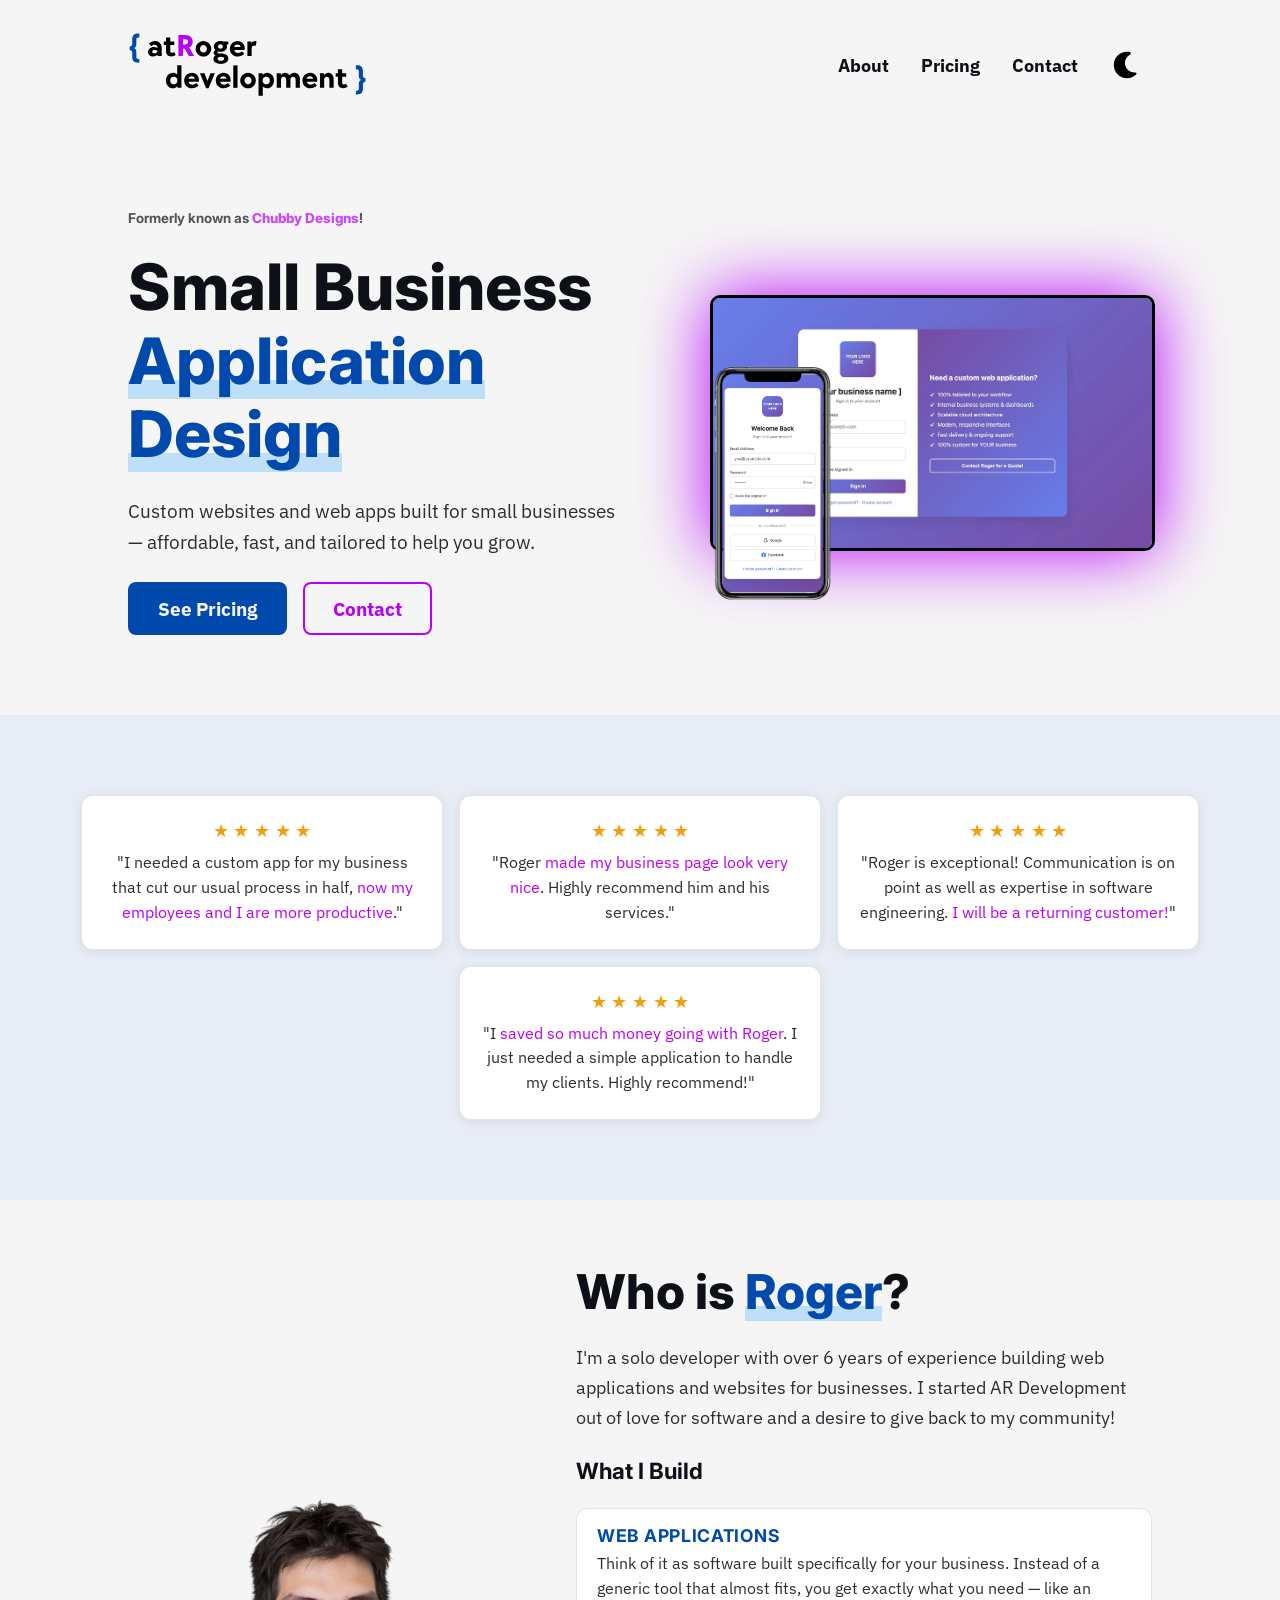
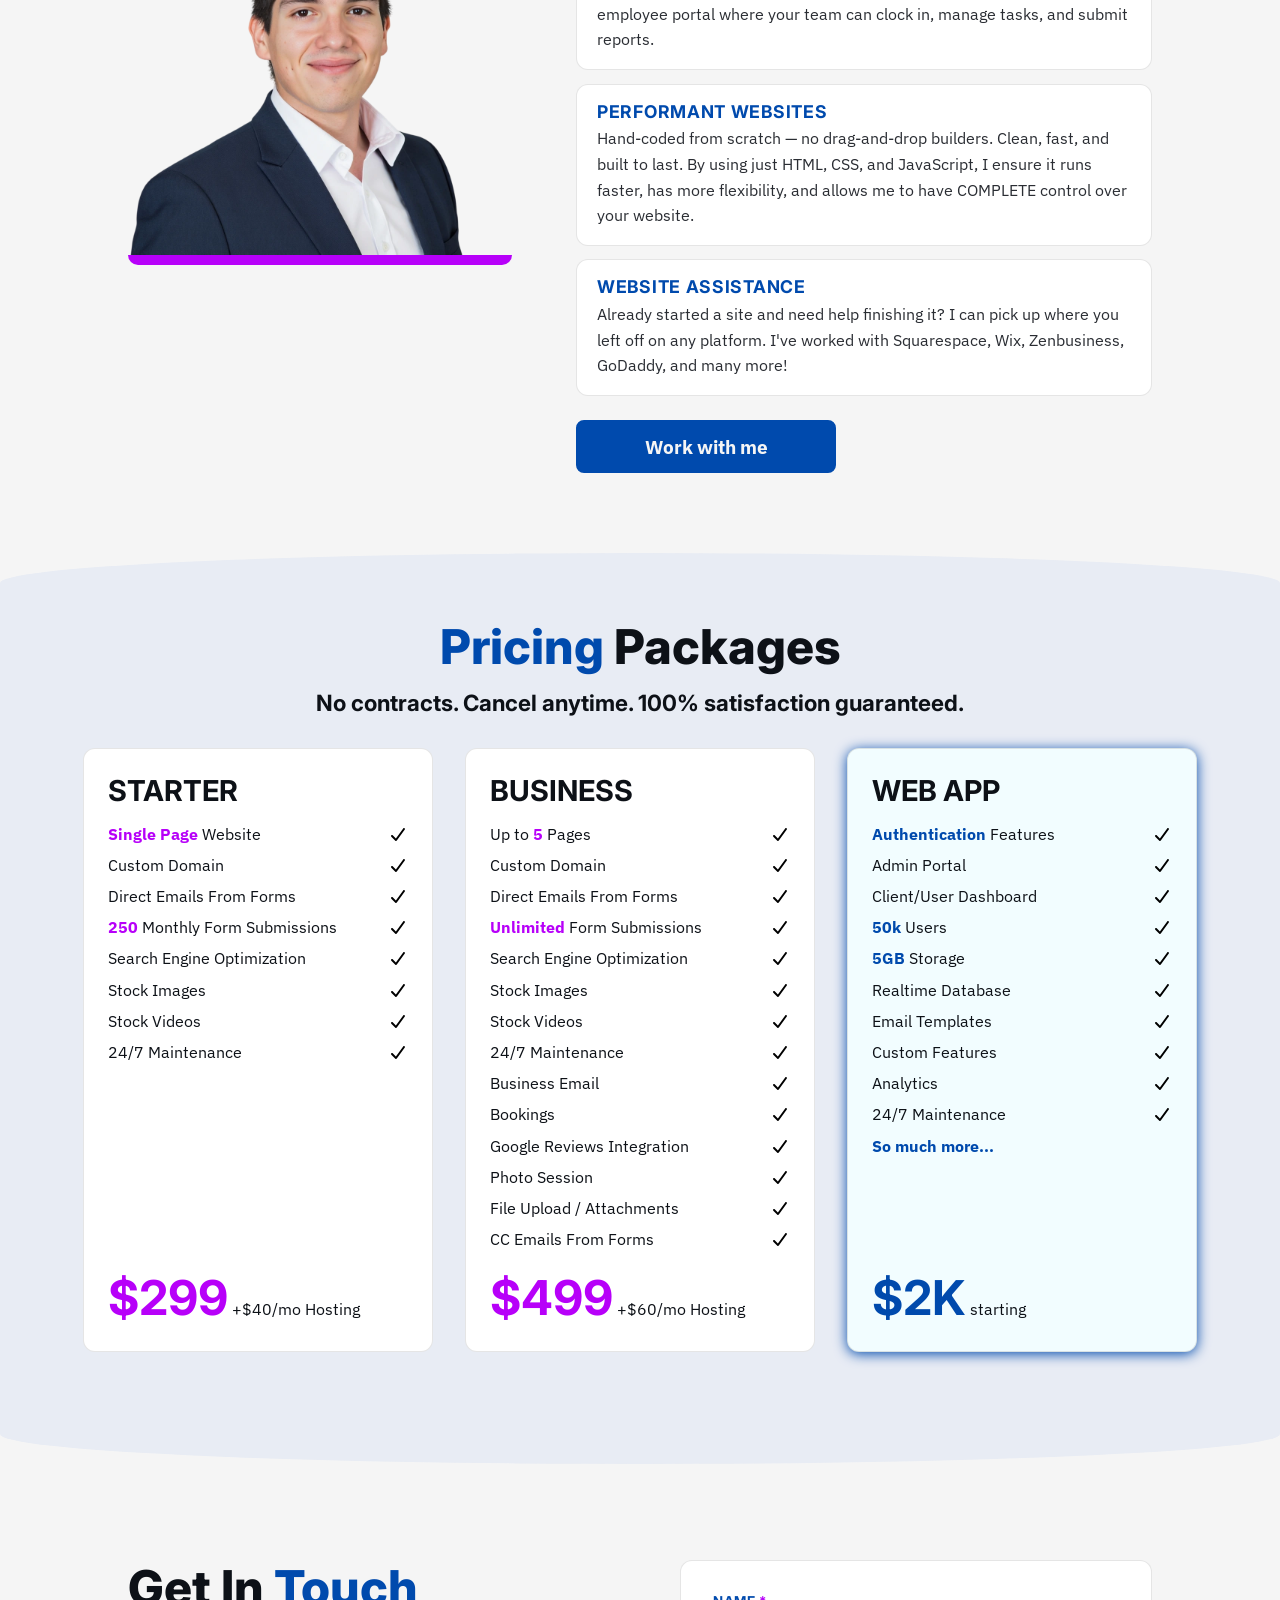
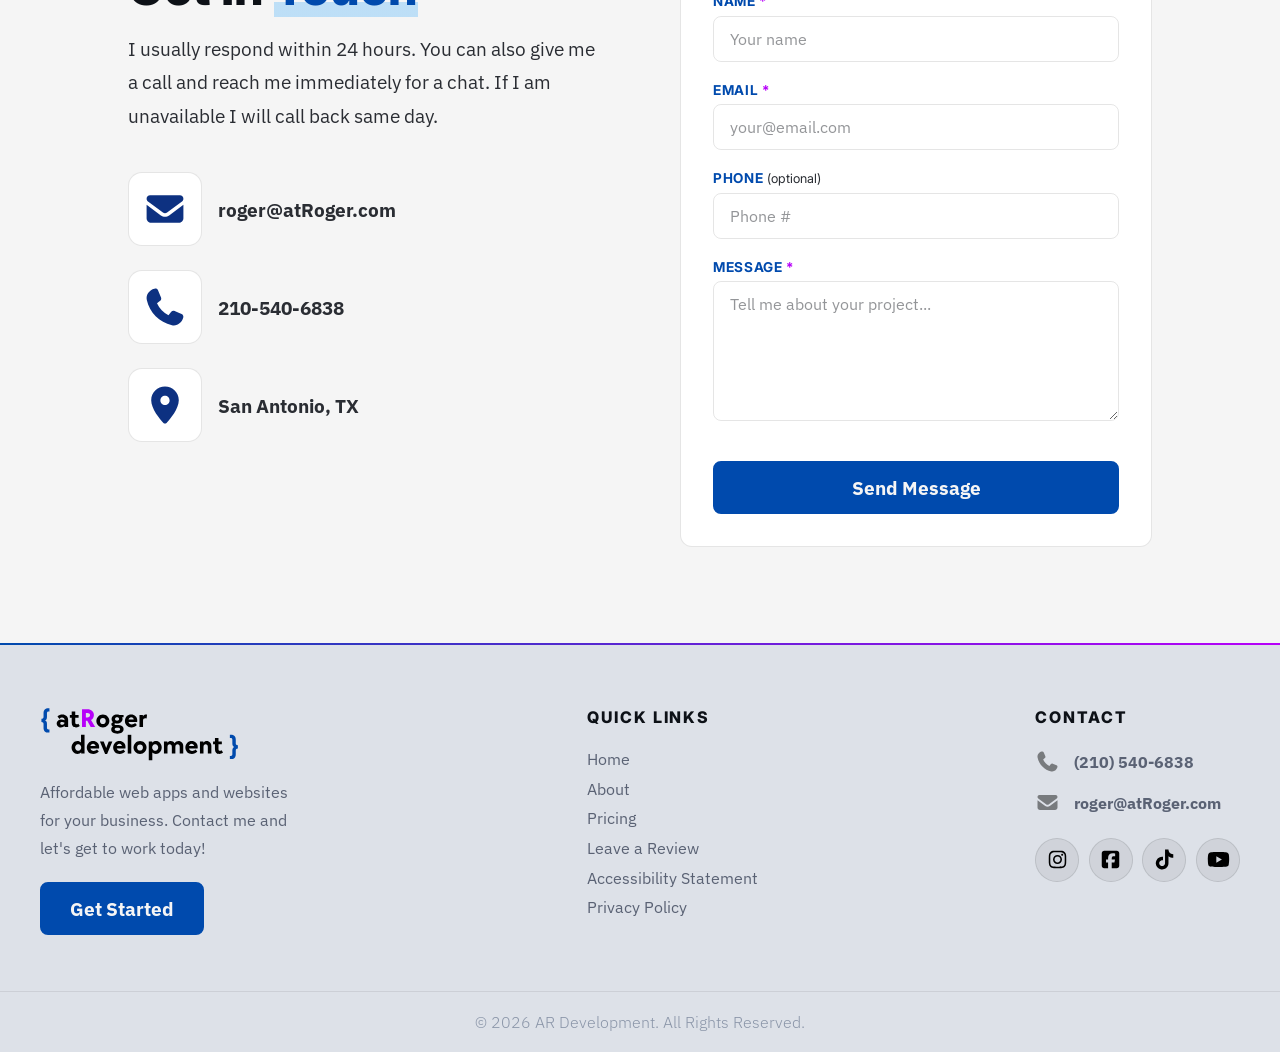
==== commit 736b3fe4: "push progres/implement images for hero/update styles" ====
--- a/index.html
+++ b/index.html
@@ -13,7 +13,7 @@
   <meta name="keywords" content="San Antonio web apps, San Antonio web development, custom web applications San Antonio, website design San Antonio TX, web developer San Antonio, small business websites, business web apps, full-stack developer San Antonio, atRoger">
 
   <!--Social Media Display-->
-  <meta property="og:title" content="AR Development | Digital Solutions | San Antonio, TX">
+  <meta property="og:title" content="AR Development | Web Application Design | San Antonio, TX">
   <meta property="og:description" content="AR Development builds custom web applications and modern websites for businesses in San Antonio. We create scalable, high-performance digital solutions designed to help local companies grow and stand out online.">
   <meta property="og:type" content="website">
   <meta property="og:url" content="https://www.atroger.com/">
@@ -47,7 +47,7 @@
     <link rel="stylesheet" href="/css/local-min.css">
   </noscript>
 
-  <title>AR Development | Digital Solutions | San Antonio, TX</title>
+  <title>AR Development | Web Application Design | San Antonio, TX</title>
 </head>
 <body>
   <!--Prevent flash of wrong theme-->
@@ -100,8 +100,8 @@
         </div>
       </div>
       <div class="hero-image">
-        <img class="desktop-website" src="/images/pvd-screenshot.webp" alt="desktop website" width="530" height="310">
-        <img class="mobile-website float" src="/images/pvd-mobile.webp" alt="mobile website" width="120" height="235">
+        <img class="desktop-website" src="/images/login-desk.webp" alt="desktop website" width="530" height="310">
+        <img class="mobile-website float" src="/images/login-mobile.svg" alt="mobile website" width="120" height="235">
       </div>
     </section>
 
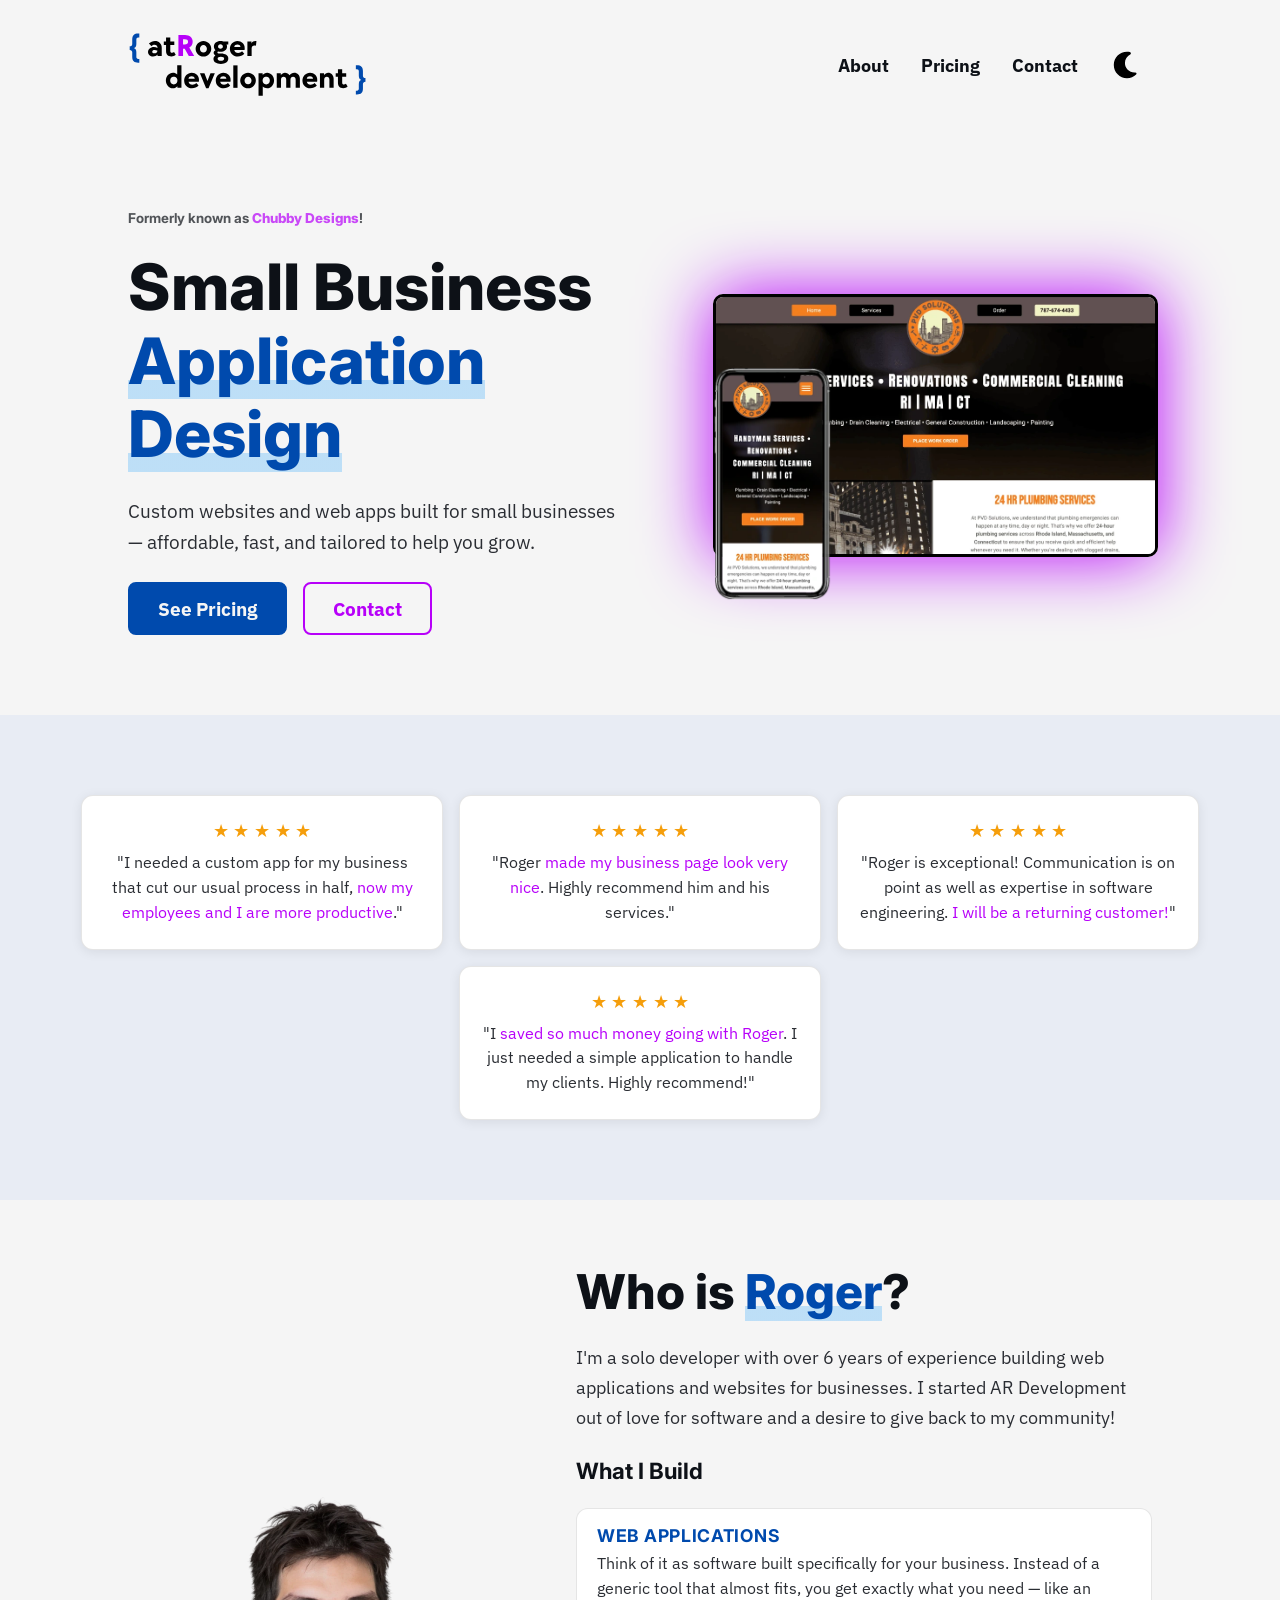
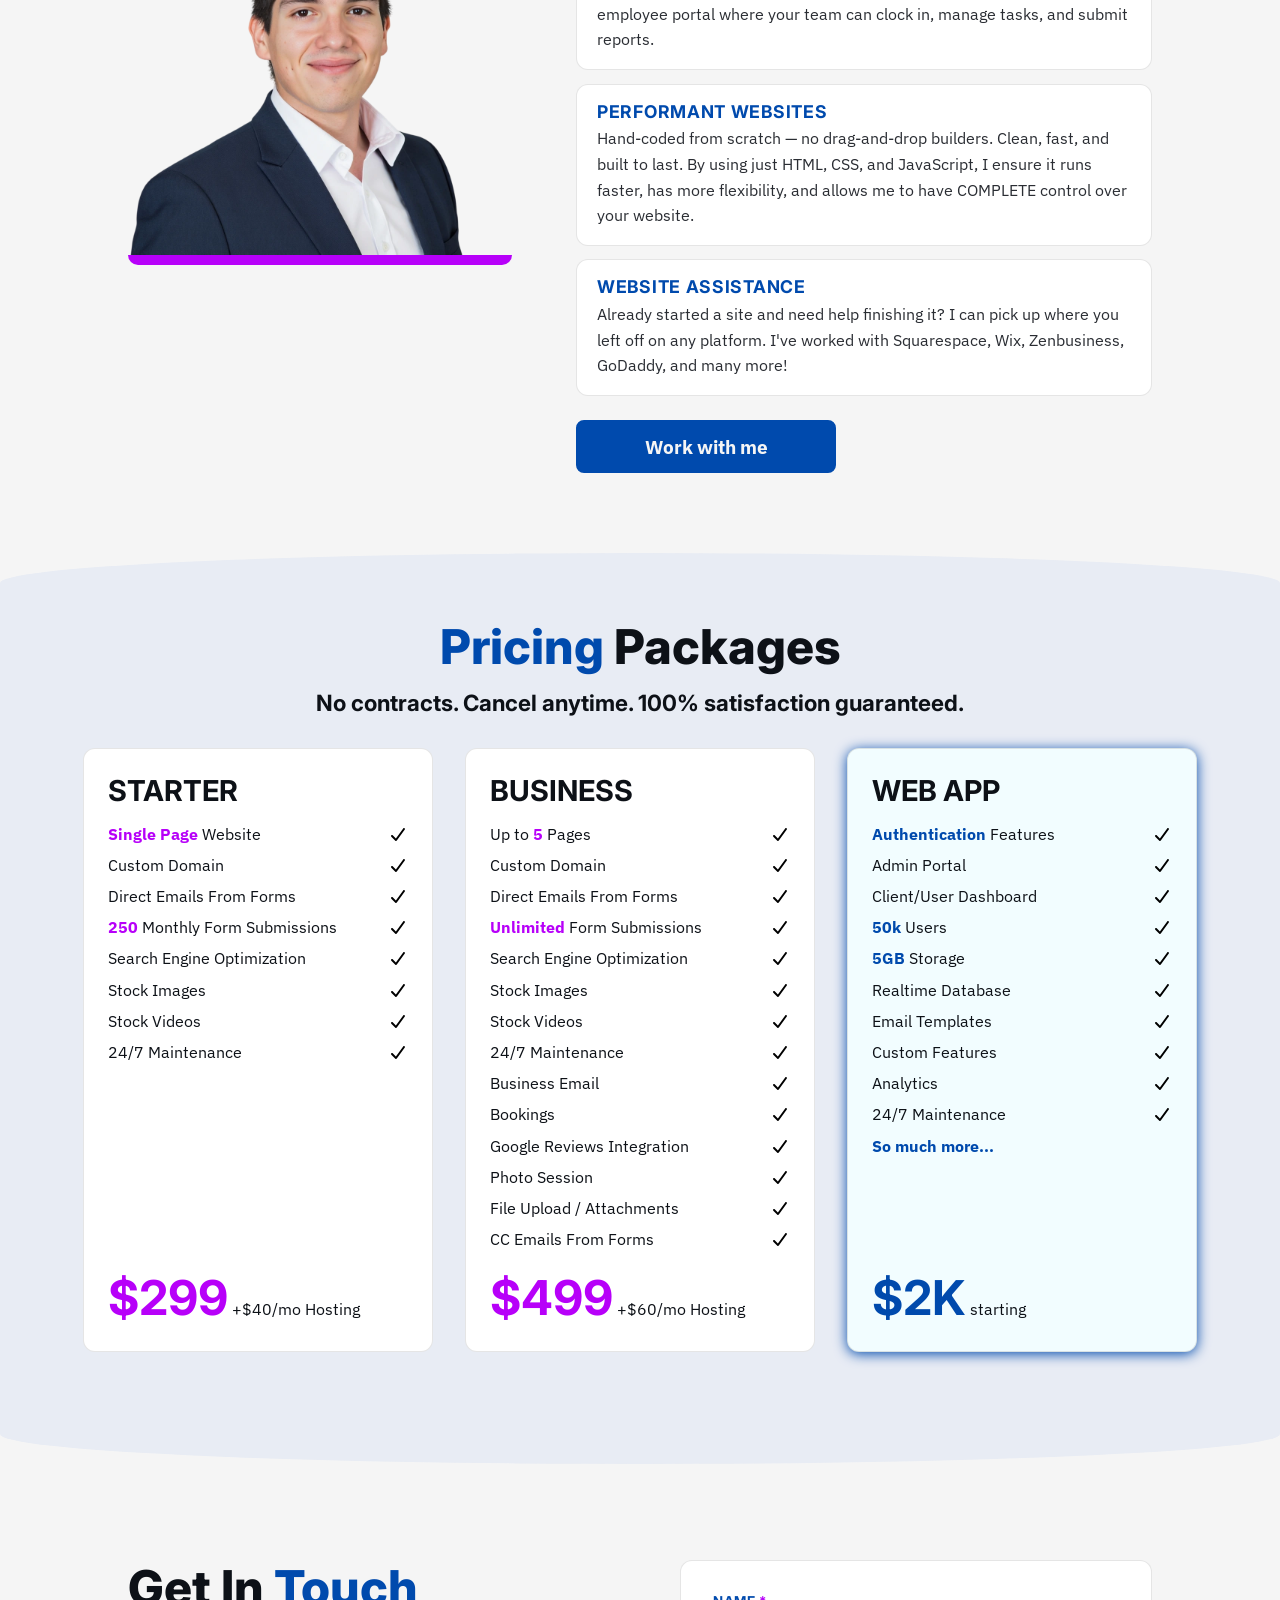
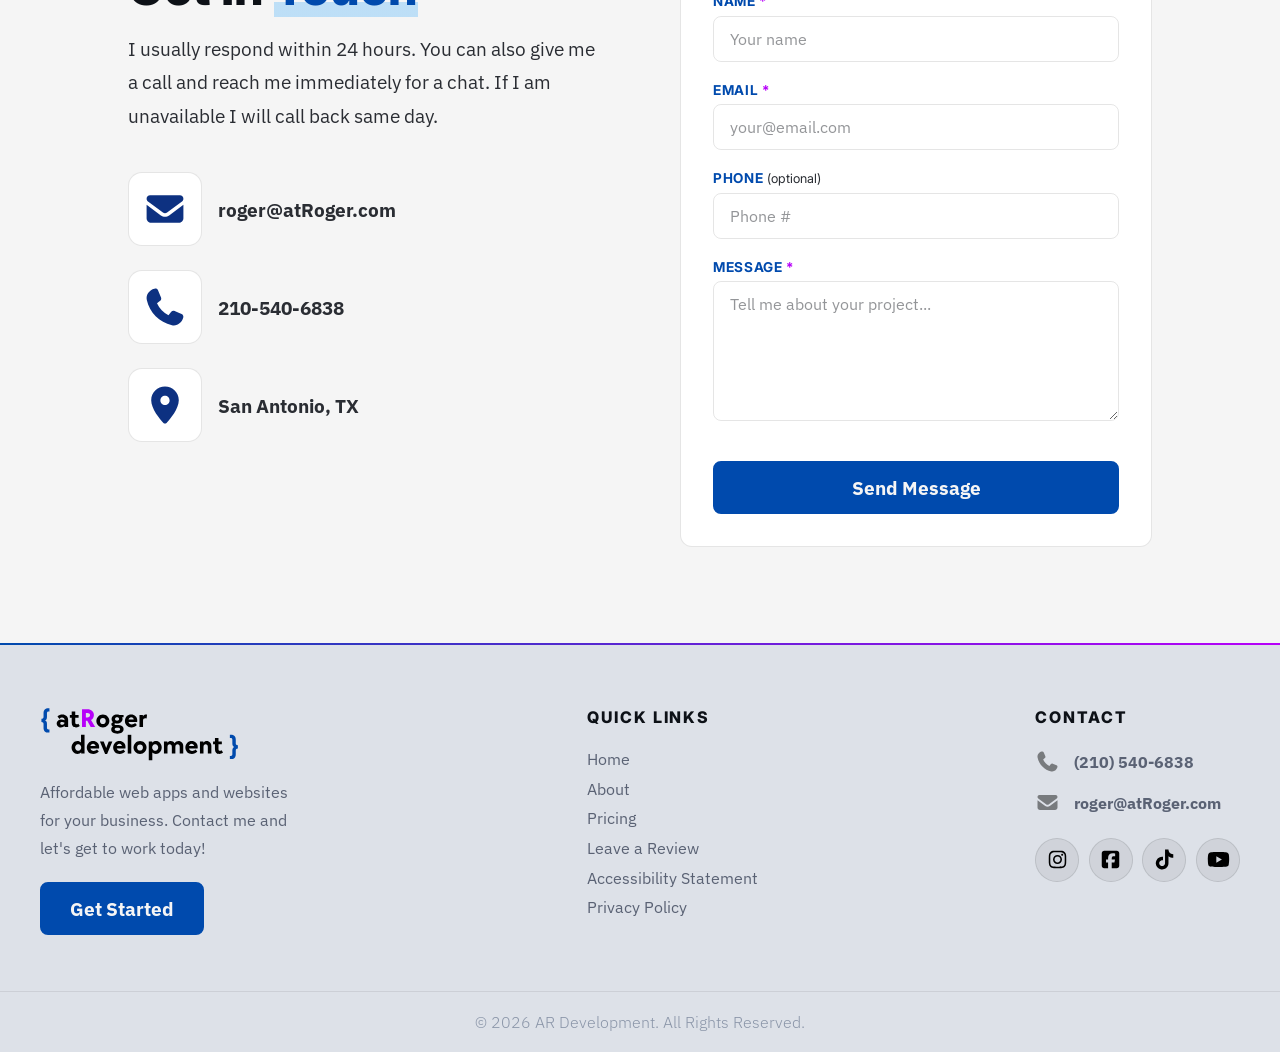
==== commit bc5ccb4b: "implement slideshow for hero section" ====
--- a/index.html
+++ b/index.html
@@ -34,8 +34,8 @@
   <link rel="preload" as="font" href="/fonts/IBMPlexSans-Regular.ttf" type="font/truetype" crossorigin>
 
   <!--Styles-->
-  <link rel="preload" as="image" href="/images/pvd-screenshot.webp">
-  <link rel="preload" as="image" href="/images/pvd-mobile.webp">
+  <link rel="preload" as="image" href="/images/hero/pvd-screenshot.webp">
+  <link rel="preload" as="image" href="/images/hero/pvd-mobile.webp">
   <link rel="stylesheet" href="/css/root.css">
   <link rel="stylesheet" href="/css/critical-min.css">
 
@@ -100,8 +100,20 @@
         </div>
       </div>
       <div class="hero-image">
-        <img class="desktop-website" src="/images/login-desk.webp" alt="desktop website" width="530" height="310">
-        <img class="mobile-website float" src="/images/login-mobile.svg" alt="mobile website" width="120" height="235">
+        <div class="hero-slideshow-desk">
+          <img class="slide-desk" src="/images/hero/pvd-screenshot.webp" alt="desktop design" width="530" height="310">
+          <img class="slide-desk" src="/images/hero/login-desk.webp" alt="desktop design" width="530" height="310">
+          <img class="slide-desk" data-src-light="/images/hero/dash-desk-light.webp" data-src-dark="/images/hero/dash-desk-dark.webp" src="/images/hero/dash-desk-light.webp" alt="desktop design" width="530" height="310">
+          <img class="slide-desk" src="/images/hero/bouncers-desk.webp" alt="desktop design" width="530" height="310">
+          <img class="slide-desk" src="/images/hero/nestled-desk.webp" alt="desktop design" width="530" height="310">
+        </div>
+        <div class="hero-slideshow-mobile float">
+          <img class="slide-mobile" src="/images/hero/pvd-mobile.webp" alt="mobile design" width="120" height="235">
+          <img class="slide-mobile" src="/images/hero/login-mobile.svg" alt="mobile design" width="120" height="235">
+          <img class="slide-mobile" data-src-light="/images/hero/dash-mobile-light.svg" data-src-dark="/images/hero/dash-mobile-dark.svg" src="/images/hero/dash-mobile-light.svg" alt="mobile design" width="120" height="235">
+          <img class="slide-mobile" src="/images/hero/bouncers-mobile.svg" alt="mobile design" width="120" height="235">
+          <img class="slide-mobile" src="/images/hero/nestled-mobile.webp" alt="mobile design" width="120" height="235">
+        </div>
       </div>
     </section>
 
@@ -461,5 +473,6 @@
   <script src="/js/theme-min.js"></script>
   <script src="/js/contact-min.js"></script>
   <script src="/js/animations.js" defer></script>
+  <script src="/js/hero-slideshow.js" defer></script>
 </body>
 </html>
--- a/css/critical-min.css
+++ b/css/critical-min.css
@@ -1 +1 @@
-.hero-note{font-family:"Inter",sans-serif;font-weight:600;font-size:.85rem;opacity:.7;color:var(--color-text);}.hero-note b{color:var(--theme-color-accent);}.hero-container{position:relative;display:grid;grid-template-columns:55fr 45fr;align-items:center;gap:3rem;padding:4rem 8rem 5rem;margin-top:1rem;}@media (max-width:1024px){.hero-container{grid-template-columns:1fr;padding:3rem 2rem 4rem;text-align:center;gap:2rem}}@media (max-width:768px){.hero-container{padding:2.5rem 1.5rem 3.5rem;gap:1.75rem}}@media (max-width:480px){.hero-container{padding:2rem 1.25rem 4rem;gap:1.5rem}}.hero-content{display:flex;flex-direction:column;gap:1.5rem;}@media (max-width:1024px){.hero-content{align-items:center}}.hero-container h1{font-size:4rem;font-family:"Inter",sans-serif;font-weight:800;color:var(--color-text);margin:0;line-height:1.15;max-width:800px;}.hero-container h1 span{color:var(--theme-color-main);background-image:linear-gradient(rgba(255,255,255,0) 75%,var(--color-highlight-underline) 75%);}@media (max-width:1024px){.hero-container h1{font-size:2.75rem;line-height:1.2;text-align:center}}@media (max-width:768px){.hero-container h1{font-size:2.25rem}}@media (max-width:480px){.hero-container h1{font-size:2.1rem}}.hero-description{font-family:"IBM Plex Sans",sans-serif;font-weight:500;font-size:1.2rem;color:var(--color-text-muted);line-height:1.65;margin:0;max-width:500px;}@media (max-width:1024px){.hero-description{text-align:center;max-width:560px}}@media (max-width:480px){.hero-description{font-size:1.1rem}}.hero-cta{display:flex;gap:1rem;flex-wrap:wrap;}@media (max-width:1024px){.hero-cta{justify-content:center}}@media (max-width:480px){.hero-cta{flex-direction:column;align-items:stretch;gap:.75rem}}.btn{display:inline-flex;align-items:center;justify-content:center;padding:.75rem 1.75rem;border-radius:8px;font-family:"IBM Plex Sans",sans-serif;font-weight:600;font-size:1.2rem;text-decoration:none;cursor:pointer;border:2px solid transparent;transition:background-color .2s ease,color .2s ease,border-color .2s ease,transform .15s ease;}.btn:active{transform:translateY(0);}.btn:focus-visible{outline:2px solid var(--theme-color-main);outline-offset:3px;}.btn-primary{background-color:var(--theme-color-main);color:var(--color-bg);border-color:var(--theme-color-main);}.btn-primary:hover{background-color:transparent;color:var(--theme-color-main);}.btn-secondary{background-color:transparent;color:var(--theme-color-accent);border-color:var(--theme-color-accent);}.btn-secondary:hover{background-color:var(--theme-color-accent);color:var(--color-bg);}.hero-image{position:relative;display:flex;align-items:center;justify-content:center;}.hero-image .desktop-website{width:100%;max-width:900px;height:auto;display:block;border-radius:10px;border:3px solid black;box-shadow:0 0 70px var(--theme-color-accent);}.hero-image .mobile-website{position:absolute;bottom:-50px;left:-70px;max-width:120px;}@media screen and (max-width:1422px){.hero-image .mobile-website{left:0}}@media (max-width:1024px){.hero-image img{max-width:520px}}@media (max-width:480px){.hero-image{display:none}}.testimonials-section{padding:5rem 1.5rem 5rem;text-align:center;background-color:var(--color-bg-alt);transition:background-color .35s ease;}@media (max-width:1024px){.testimonials-section{padding-top:4rem;border-radius:50% 50% 50% 50%/20px 20px 20px 20px}}@media (max-width:480px){.testimonials-section{padding-top:5rem;padding-bottom:4rem;border-radius:50% 50% 50% 50%/15px 15px 15px 15px}}.testimonials{display:flex;justify-content:center;flex-wrap:wrap;gap:1rem;padding:0 1rem;}@media (max-width:768px){.testimonials{flex-direction:column}}.testimonial-stars{color:var(--color-testimonial-stars);font-size:1.15rem;width:-moz-fit-content;width:fit-content;margin:0 auto .5rem;}.testimonial-box{padding:1.5rem 1.25rem;margin:0;text-align:center;flex:1 1 280px;max-width:320px;background-color:var(--color-card-bg);border:1px solid var(--color-card-border);border-radius:12px;box-shadow:0 2px 12px rgba(0,0,0,.08);transition:background-color .35s ease,border-color .35s ease;}@media (max-width:768px){.testimonial-box{max-width:100%;padding:1.25rem 1rem;flex:auto}}.testimonial-box p{font-size:1rem;color:var(--color-text-muted);margin:0;line-height:1.55;}.testimonial-box p span{color:var(--theme-color-accent);}.testimonial-box h3{font-size:1.2em;color:var(--color-text);}+.hero-note{font-family:"Inter",sans-serif;font-weight:600;font-size:.85rem;opacity:.7;color:var(--color-text);}.hero-note b{color:var(--theme-color-accent);}.hero-container{position:relative;display:grid;grid-template-columns:55fr 45fr;align-items:center;gap:3rem;padding:4rem 8rem 5rem;margin-top:1rem;}@media (max-width:1024px){.hero-container{grid-template-columns:1fr;padding:3rem 2rem 4rem;text-align:center;gap:2rem}}@media (max-width:768px){.hero-container{padding:2.5rem 1.5rem 3.5rem;gap:1.75rem}}@media (max-width:480px){.hero-container{padding:2rem 1.25rem 4rem;gap:1.5rem}}.hero-content{display:flex;flex-direction:column;gap:1.5rem;}@media (max-width:1024px){.hero-content{align-items:center}}.hero-container h1{font-size:4rem;font-family:"Inter",sans-serif;font-weight:800;color:var(--color-text);margin:0;line-height:1.15;max-width:800px;}.hero-container h1 span{color:var(--theme-color-main);background-image:linear-gradient(rgba(255,255,255,0) 75%,var(--color-highlight-underline) 75%);}@media (max-width:1024px){.hero-container h1{font-size:2.75rem;line-height:1.2;text-align:center}}@media (max-width:768px){.hero-container h1{font-size:2.25rem}}@media (max-width:480px){.hero-container h1{font-size:2.1rem}}.hero-description{font-family:"IBM Plex Sans",sans-serif;font-weight:500;font-size:1.2rem;color:var(--color-text-muted);line-height:1.65;margin:0;max-width:500px;}@media (max-width:1024px){.hero-description{text-align:center;max-width:560px}}@media (max-width:480px){.hero-description{font-size:1.1rem}}.hero-cta{display:flex;gap:1rem;flex-wrap:wrap;}@media (max-width:1024px){.hero-cta{justify-content:center}}@media (max-width:480px){.hero-cta{flex-direction:column;align-items:stretch;gap:.75rem}}.btn{display:inline-flex;align-items:center;justify-content:center;padding:.75rem 1.75rem;border-radius:8px;font-family:"IBM Plex Sans",sans-serif;font-weight:600;font-size:1.2rem;text-decoration:none;cursor:pointer;border:2px solid transparent;transition:background-color .2s ease,color .2s ease,border-color .2s ease,transform .15s ease;}.btn:active{transform:translateY(0);}.btn:focus-visible{outline:2px solid var(--theme-color-main);outline-offset:3px;}.btn-primary{background-color:var(--theme-color-main);color:var(--color-bg);border-color:var(--theme-color-main);}.btn-primary:hover{background-color:transparent;color:var(--theme-color-main);}.btn-secondary{background-color:transparent;color:var(--theme-color-accent);border-color:var(--theme-color-accent);}.btn-secondary:hover{background-color:var(--theme-color-accent);color:var(--color-bg);}.hero-image{position:relative;display:flex;align-items:center;justify-content:center;}.hero-image .hero-slideshow-desk{position:relative;width:100%;max-width:900px;aspect-ratio:530/310;}.hero-image .slide-desk{position:absolute;top:0;left:0;width:100%;height:100%;object-fit:cover;border-radius:10px;border:3px solid black;box-shadow:0 0 70px var(--theme-color-accent);opacity:0;transition:opacity .6s ease;}.hero-image .slide-desk.active{opacity:1;}.hero-image .hero-slideshow-mobile{position:absolute;bottom:-50px;left:-70px;width:120px;height:235px;}@media screen and (max-width:1422px){.hero-image .hero-slideshow-mobile{left:0}}.hero-image .slide-mobile{position:absolute;top:0;left:0;width:100%;height:100%;object-fit:contain;opacity:0;transition:opacity .6s ease;}.hero-image .slide-mobile.active{opacity:1;}@media (max-width:1024px){.hero-image .hero-slideshow-desk{max-width:520px}}@media (max-width:480px){.hero-image{display:none}}.testimonials-section{padding:5rem 1.5rem 5rem;text-align:center;background-color:var(--color-bg-alt);transition:background-color .35s ease;}@media (max-width:1024px){.testimonials-section{padding-top:4rem;border-radius:50% 50% 50% 50%/20px 20px 20px 20px}}@media (max-width:480px){.testimonials-section{padding-top:5rem;padding-bottom:4rem;border-radius:50% 50% 50% 50%/15px 15px 15px 15px}}.testimonials{display:flex;justify-content:center;flex-wrap:wrap;gap:1rem;padding:0 1rem;}@media (max-width:768px){.testimonials{flex-direction:column}}.testimonial-stars{color:var(--color-testimonial-stars);font-size:1.15rem;width:-moz-fit-content;width:fit-content;margin:0 auto .5rem;}.testimonial-box{padding:1.5rem 1.25rem;margin:0;text-align:center;flex:1 1 280px;max-width:320px;background-color:var(--color-card-bg);border:1px solid var(--color-card-border);border-radius:12px;box-shadow:0 2px 12px rgba(0,0,0,.08);transition:background-color .35s ease,border-color .35s ease;}@media (max-width:768px){.testimonial-box{max-width:100%;padding:1.25rem 1rem;flex:auto}}.testimonial-box p{font-size:1rem;color:var(--color-text-muted);margin:0;line-height:1.55;}.testimonial-box p span{color:var(--theme-color-accent);}.testimonial-box h3{font-size:1.2em;color:var(--color-text);}
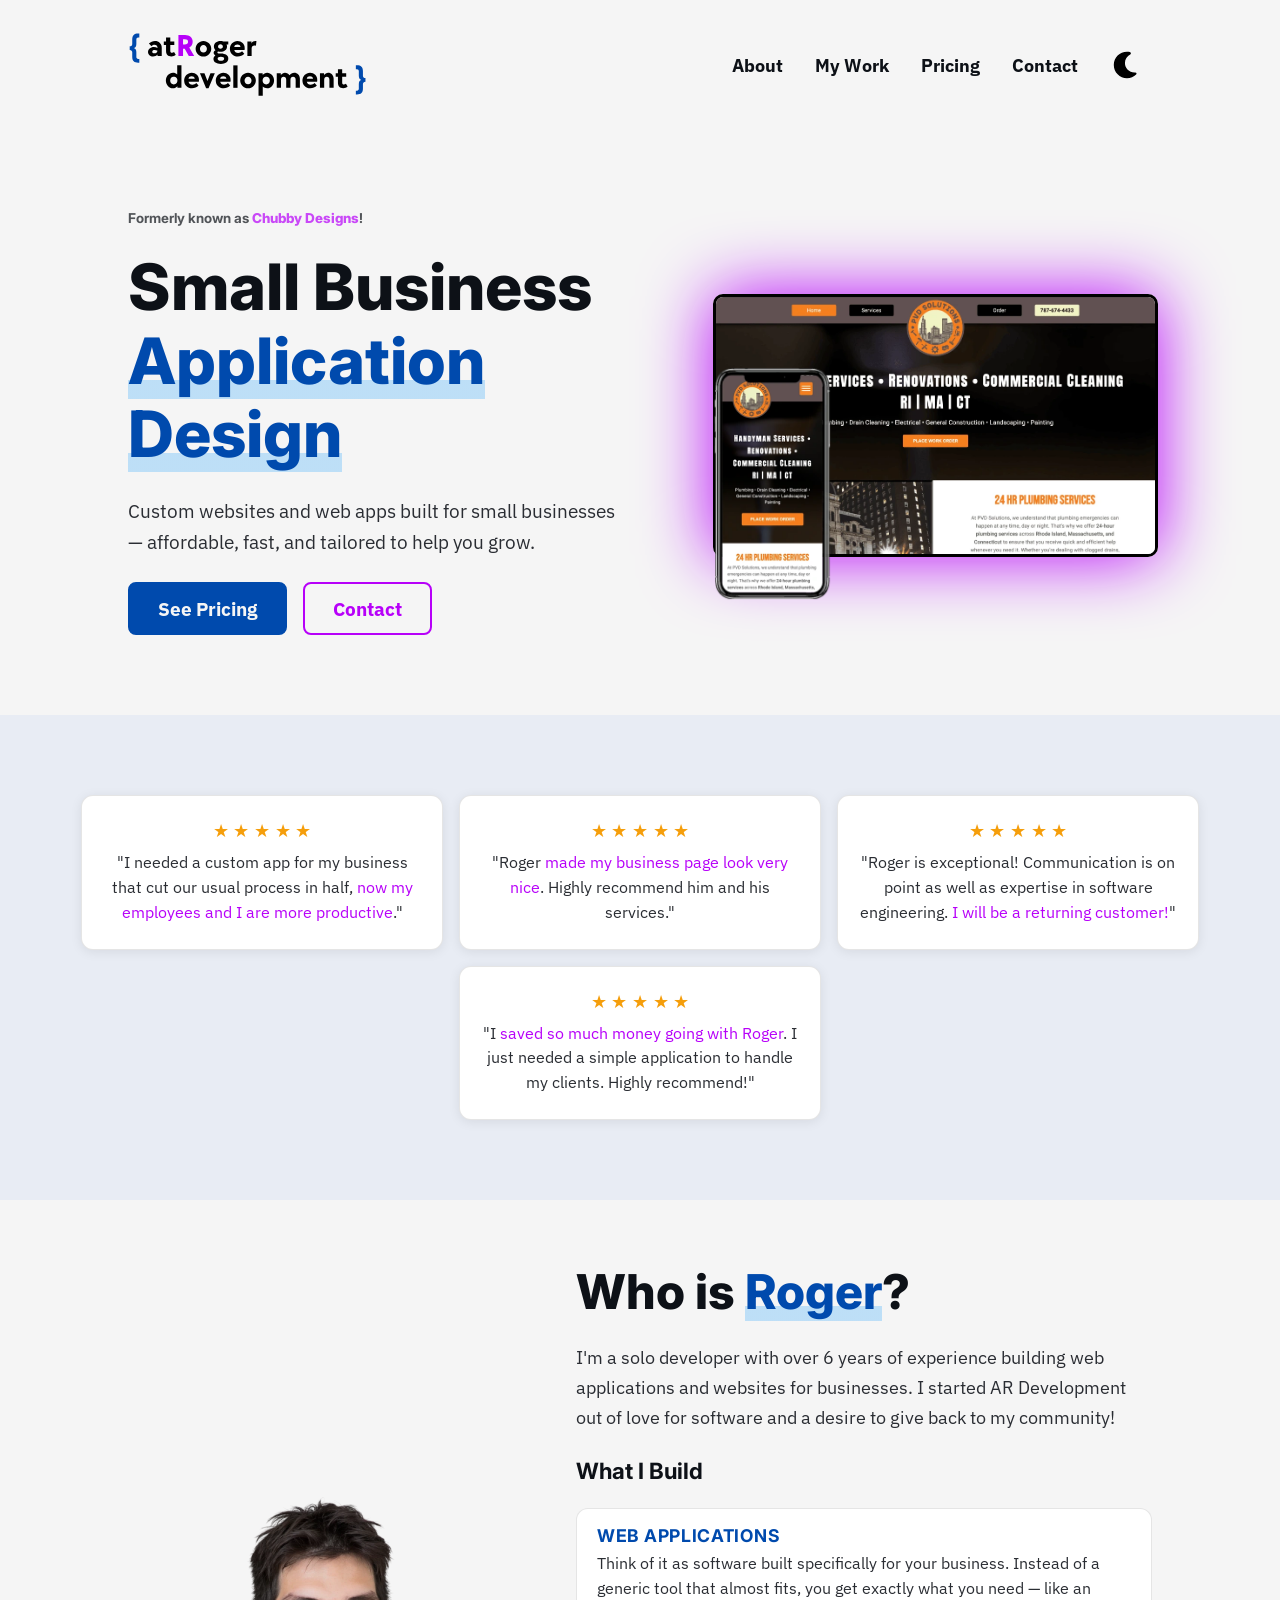
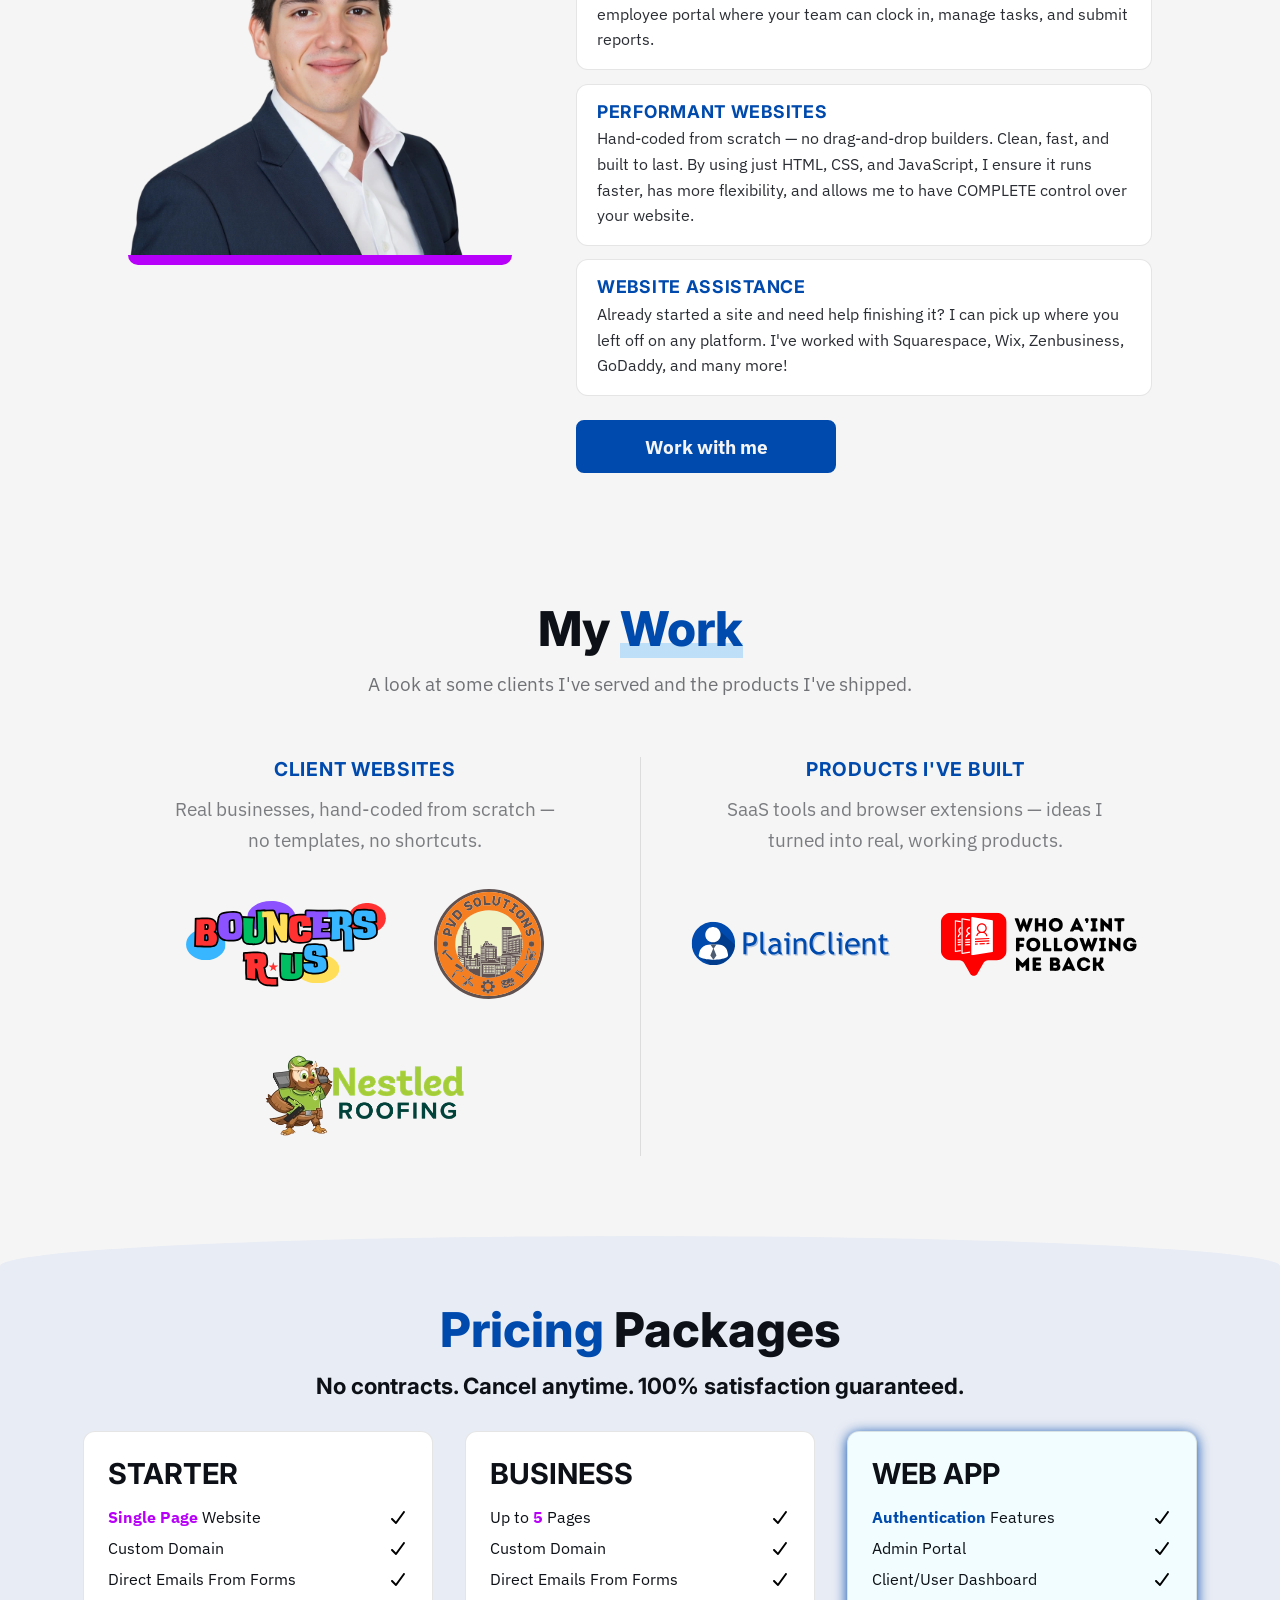
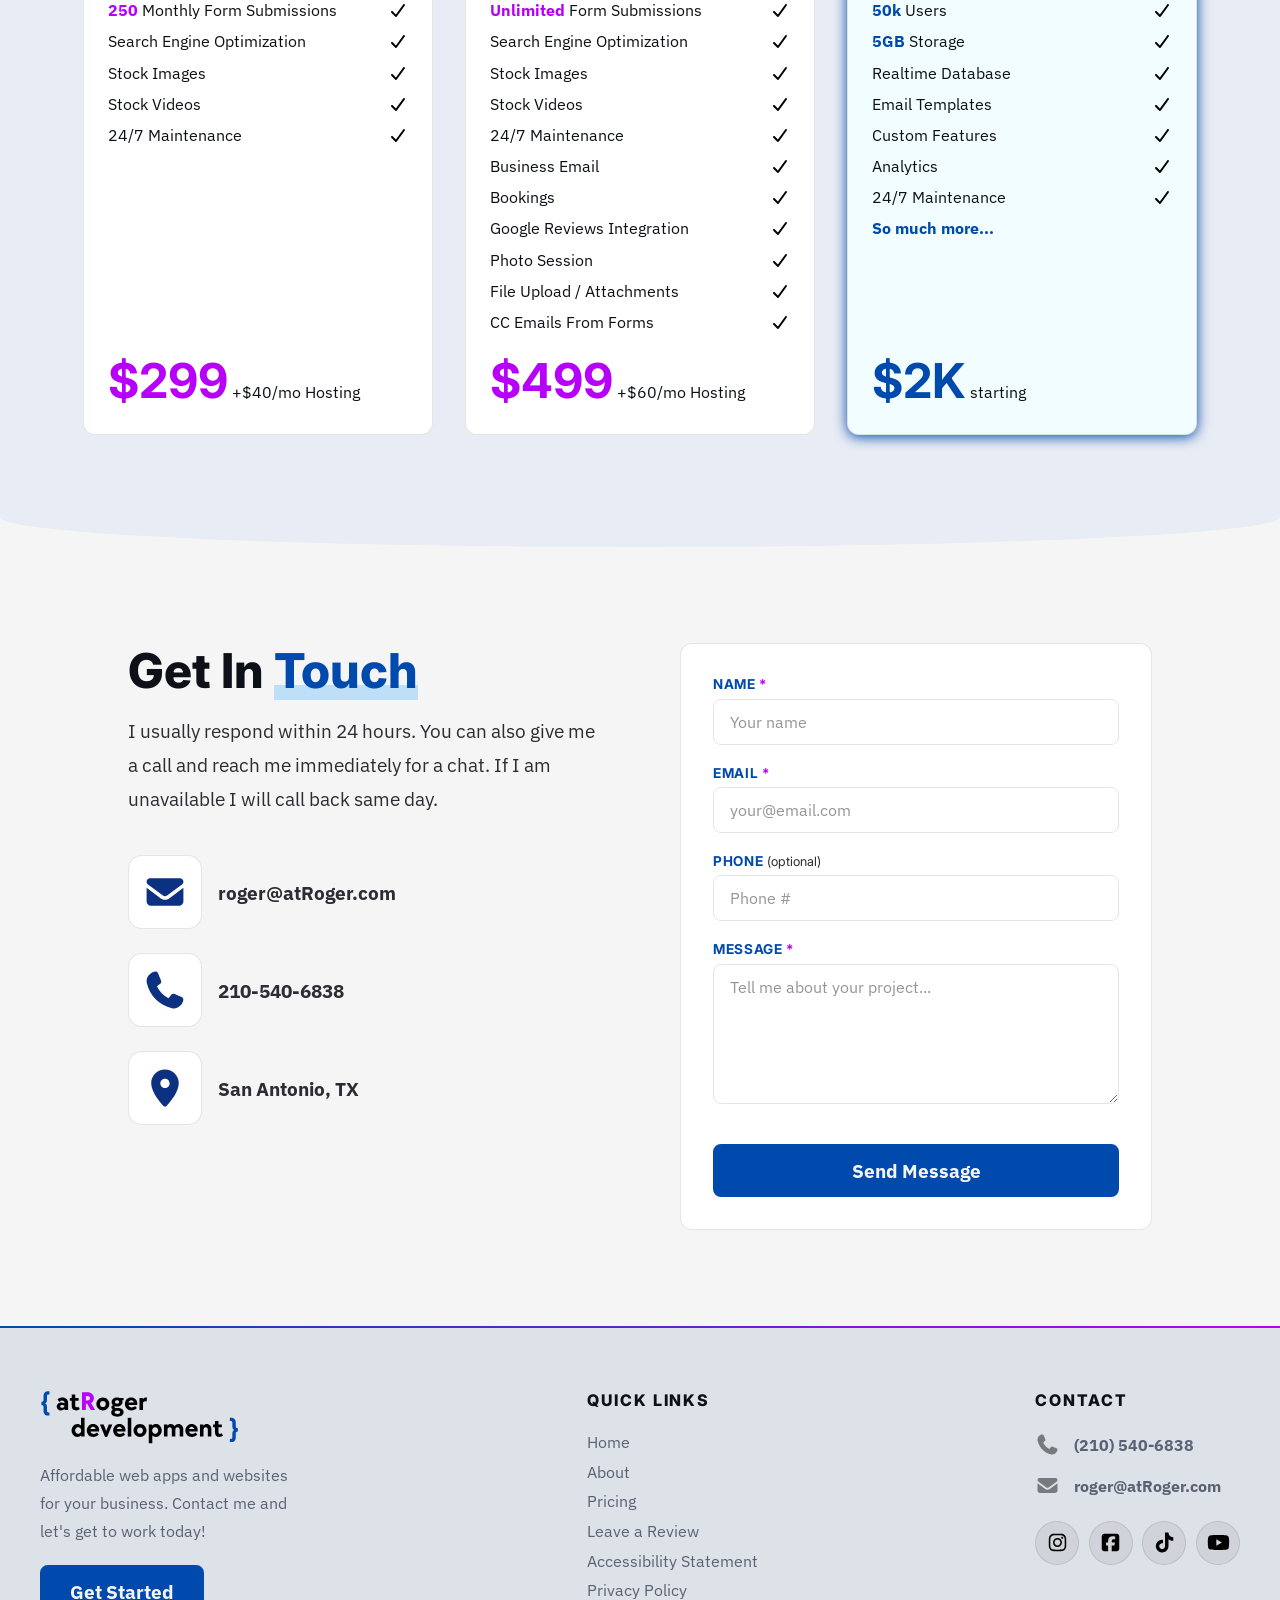
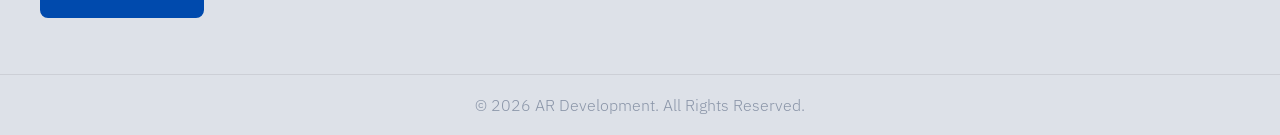
==== commit 84e5e1d4: "implement porfolio section" ====
--- a/index.html
+++ b/index.html
@@ -40,11 +40,19 @@
   <link rel="stylesheet" href="/css/critical-min.css">
 
   <!--Defer loading the whole page css-->
-  <link rel="stylesheet" href="/css/local-min.css" media="print" onload="this.media='all'; this.onload=null;">
+  <link rel="stylesheet" href="/css/local.css" media="print" onload="this.media='all'; this.onload=null;">
+
+  <!--Logo theme visibility — must be inline so it applies before local.css deferred load-->
+  <style>
+    .logo-for-dark  { display: block; }
+    .logo-for-light { display: none; }
+    body.light-mode .logo-for-dark  { display: none; }
+    body.light-mode .logo-for-light { display: block; }
+  </style>
 
   <!--If the user has javascript disbaled, load these stylesheets-->
   <noscript>
-    <link rel="stylesheet" href="/css/local-min.css">
+    <link rel="stylesheet" href="/css/local.css">
   </noscript>
 
   <title>AR Development | Web Application Design | San Antonio, TX</title>
@@ -72,6 +80,7 @@
     <img id="nav-logo" src="/images/horizontal-logo-white.svg" alt="logo" width="240" height="66">
     <ul class="nav-items" id="nav-items">
       <li><a href="#about" aria-label="about">About</a></li>
+      <li><a href="#my-work" aria-label="my work">My Work</a></li>
       <li><a href="#pricing" aria-label="pricing">Pricing</a></li>
       <li><a href="#contact" aria-label="contact">Contact</a></li>
     </ul>
@@ -177,6 +186,58 @@
       </div>
     </section>
 
+    <!--My Work-->
+    <section class="my-work-container" id="my-work">
+      <div class="work-title">
+        <h2>My <span>Work</span></h2>
+        <p>A look at some clients I've served and the products I've shipped.</p>
+      </div>
+
+      <div class="work-groups reveal" style="transition-delay: 0ms">
+
+        <!-- Client Websites -->
+        <div class="work-group">
+          <div class="work-group-header">
+            <span class="work-group-label">Client Websites</span>
+            <p class="work-group-desc">Real businesses, hand-coded from scratch — no templates, no shortcuts.</p>
+          </div>
+          <div class="work-logos">
+            <a href="#" class="work-logo-item" aria-label="Bouncers R Us">
+              <img src="/images/logos/bouncers-logo.svg" alt="Bouncers R Us" width="140" height="60">
+            </a>
+            <a href="#" class="work-logo-item" aria-label="PVD Solutions">
+              <img class="pvd-logo" src="/images/logos/pvd-logo.svg" alt="PVD Solutions" width="90" height="60">
+            </a>
+            <a href="#" class="work-logo-item" aria-label="Nestled Roofing">
+              <img class="logo-for-dark" src="/images/logos/nestled-logo-light.webp" alt="Nestled Roofing" width="140" height="60">
+              <img class="logo-for-light" src="/images/logos/nestled-logo-dark.webp" alt="Nestled Roofing" width="140" height="60">
+            </a>
+          </div>
+        </div>
+
+        <div class="work-group-divider"></div>
+
+        <!-- Products I've Built -->
+        <div class="work-group">
+          <div class="work-group-header">
+            <span class="work-group-label">Products I've Built</span>
+            <p class="work-group-desc">SaaS tools and browser extensions — ideas I turned into real, working products.</p>
+          </div>
+          <div class="work-logos">
+            <a href="#" class="work-logo-item" aria-label="PlainClient CRM">
+              <img class="logo-for-dark" src="/images/logos/plainclient-logo-light.svg" alt="PlainClient CRM" width="140" height="60">
+              <img class="logo-for-light" src="/images/logos/plainclient-logo-dark.svg" alt="PlainClient CRM" width="140" height="60">
+            </a>
+            <a href="#" class="work-logo-item" aria-label="Back - Instagram Unfollow Tool">
+              <img class="logo-for-dark" src="/images/logos/back-logo-light.svg" alt="Back - Instagram Unfollow Tool" width="140" height="60">
+              <img class="logo-for-light" src="/images/logos/back-logo-dark.svg" alt="Back - Instagram Unfollow Tool" width="140" height="60">
+            </a>
+          </div>
+        </div>
+
+      </div>
+    </section>
+
     <!--Pricing-->
     <section class="pricing-container" id="pricing">
       <div class="pricing-title reveal">
--- a/css/root.css
+++ b/css/root.css
@@ -28,62 +28,47 @@
   transition: background-color 0.35s ease, color 0.35s ease;
 }
 
-html {
-  scroll-behavior: smooth;
-  scroll-padding-top: 0;
-}
-@media (prefers-reduced-motion: reduce) {
-  html {
-    scroll-behavior: auto;
-  }
-}
-@media screen and (max-width: 1110px) {
-  html {
-    scroll-padding-top: 70px;
-  }
-}
-
 @font-face {
   font-family: "Inter";
   src: url("/fonts/Inter_24pt-Regular.ttf") format("truetype");
   font-weight: 400;
   font-style: normal;
-  font-display: fallback;
+  font-display: swap;
 }
 @font-face {
   font-family: "Inter";
   src: url("/fonts/Inter_24pt-Bold.ttf") format("truetype");
   font-weight: 600;
   font-style: normal;
-  font-display: fallback;
+  font-display: swap;
 }
 @font-face {
   font-family: "Inter";
   src: url("/fonts/Inter_24pt-ExtraBold.ttf") format("truetype");
   font-weight: 800;
   font-style: normal;
-  font-display: fallback;
+  font-display: swap;
 }
 @font-face {
   font-family: "IBM Plex Sans";
   src: url("/fonts/IBMPlexSans-Light.ttf") format("truetype");
   font-weight: 400;
   font-style: normal;
-  font-display: fallback;
+  font-display: swap;
 }
 @font-face {
   font-family: "IBM Plex Sans";
   src: url("/fonts/IBMPlexSans-Regular.ttf") format("truetype");
   font-weight: 500;
   font-style: normal;
-  font-display: fallback;
+  font-display: swap;
 }
 @font-face {
   font-family: "IBM Plex Sans";
   src: url("/fonts/IBMPlexSans-Bold.ttf") format("truetype");
   font-weight: 600;
   font-style: normal;
-  font-display: fallback;
+  font-display: swap;
 }
 body, html {
   margin: 0;
@@ -91,6 +76,7 @@
   background-color: var(--color-bg);
   overflow-x: hidden;
   min-height: 100vh;
+  scroll-behavior: smooth;
 }
 body p, html p {
   font-family: "IBM Plex Sans", sans-serif;
--- a/css/local.css
+++ b/css/local.css
@@ -0,0 +1,792 @@
+.about-container {
+  display: grid;
+  grid-template-columns: 40fr 60fr;
+  align-items: center;
+  gap: 4rem;
+  padding: 4rem 8rem 5rem;
+}
+@media (max-width: 1024px) {
+  .about-container {
+    grid-template-columns: 1fr;
+    padding: 3rem 2rem 4rem;
+    text-align: center;
+  }
+}
+@media (max-width: 768px) {
+  .about-container {
+    padding: 2.5rem 1.5rem 3.5rem;
+    gap: 2rem;
+  }
+}
+@media (max-width: 480px) {
+  .about-container {
+    padding: 1rem 1.25rem 4rem;
+    gap: 1.5rem;
+  }
+}
+
+.about-image {
+  display: flex;
+  justify-content: center;
+  align-items: center;
+}
+.about-image img {
+  width: 100%;
+  max-width: 440px;
+  height: auto;
+  -o-object-fit: cover;
+     object-fit: cover;
+  border-radius: 10px;
+  border-bottom: 10px solid var(--theme-color-accent);
+}
+@media (max-width: 1024px) {
+  .about-image img {
+    max-width: 290px;
+  }
+}
+
+.about-content {
+  display: flex;
+  flex-direction: column;
+  gap: 1.5rem;
+}
+@media (max-width: 1024px) {
+  .about-content {
+    align-items: center;
+  }
+}
+.about-content h2 {
+  font-size: 3rem;
+  font-family: "Inter", sans-serif;
+  font-weight: 800;
+  color: var(--color-text);
+  margin: 0;
+  line-height: 1.15;
+}
+.about-content h2 span {
+  color: var(--theme-color-main);
+  background-image: linear-gradient(rgba(255, 255, 255, 0) 75%, var(--color-highlight-underline) 75%);
+}
+@media (max-width: 768px) {
+  .about-content h2 {
+    font-size: 2.25rem;
+  }
+}
+@media (max-width: 480px) {
+  .about-content h2 {
+    font-size: 2rem;
+  }
+}
+.about-content a {
+  max-width: 200px;
+}
+
+.about-description {
+  font-family: "IBM Plex Sans", sans-serif;
+  font-weight: 500;
+  font-size: 1.1rem;
+  color: var(--color-text-muted);
+  line-height: 1.7;
+  margin: 0;
+  max-width: 560px;
+}
+@media (max-width: 480px) {
+  .about-description {
+    font-size: 1rem;
+  }
+}
+
+.about-services-title {
+  font-size: 1.4rem;
+  font-family: "Inter", sans-serif;
+  font-weight: 600;
+  color: var(--color-text);
+  margin: 0;
+}
+
+.about-services {
+  display: flex;
+  flex-direction: column;
+  gap: 0.85rem;
+}
+
+.service-card {
+  background-color: var(--color-card-bg);
+  border: 1px solid var(--color-card-border);
+  border-radius: 12px;
+  padding: 1rem 1.25rem;
+  transition: background-color 0.35s ease, border-color 0.35s ease;
+  max-width: 560px;
+}
+@media (max-width: 1024px) {
+  .service-card {
+    max-width: 100%;
+  }
+}
+.service-card h4 {
+  font-family: "Inter", sans-serif;
+  font-weight: 600;
+  font-size: 1.1rem;
+  color: var(--theme-color-main);
+  margin: 0 0 0.3rem;
+  text-transform: uppercase;
+  letter-spacing: 0.04em;
+}
+.service-card p {
+  font-family: "IBM Plex Sans", sans-serif;
+  font-weight: 500;
+  font-size: 1rem;
+  color: var(--color-text-muted);
+  margin: 0;
+  line-height: 1.6;
+}
+
+.my-work-container {
+  padding: 3rem 2rem 5rem;
+  max-width: 1100px;
+  margin: 0 auto;
+}
+
+.work-title {
+  text-align: center;
+  margin-bottom: 3.5rem;
+}
+.work-title h2 {
+  font-size: 3rem;
+  font-family: "Inter", sans-serif;
+  font-weight: 800;
+  color: var(--color-text);
+  margin: 0 0 0.75rem;
+  line-height: 1.15;
+}
+.work-title h2 span {
+  color: var(--theme-color-main);
+  background-image: linear-gradient(rgba(255, 255, 255, 0) 75%, var(--color-highlight-underline) 75%);
+}
+@media (max-width: 768px) {
+  .work-title h2 {
+    font-size: 2.25rem;
+  }
+}
+@media (max-width: 480px) {
+  .work-title h2 {
+    font-size: 2rem;
+  }
+}
+.work-title p {
+  font-family: "IBM Plex Sans", sans-serif;
+  font-weight: 500;
+  font-size: 1.2rem;
+  color: var(--color-text-muted);
+  opacity: 0.65;
+  margin: 0 auto;
+  max-width: 600px;
+  line-height: 1.7;
+}
+
+.work-groups {
+  display: flex;
+  flex-direction: row;
+  align-items: flex-start;
+  gap: 0;
+}
+
+.work-group {
+  display: flex;
+  flex-direction: column;
+  align-items: center;
+  gap: 1.75rem;
+  flex: 1;
+  padding: 0 3rem;
+}
+
+.work-group-header {
+  text-align: center;
+}
+
+.work-group-label {
+  display: inline-block;
+  font-family: "Inter", sans-serif;
+  font-weight: 600;
+  font-size: 1.2rem;
+  letter-spacing: 0.7px;
+  text-transform: uppercase;
+  color: var(--theme-color-main);
+  margin-bottom: 0.5rem;
+}
+
+.work-group-desc {
+  font-family: "IBM Plex Sans", sans-serif;
+  font-weight: 500;
+  font-size: 1.2rem;
+  color: var(--color-text-muted);
+  opacity: 0.6;
+  margin: 0.35rem 0 0;
+  max-width: 380px;
+  line-height: 1.6;
+}
+@media (max-width: 480px) {
+  .work-group-desc {
+    font-size: 0.9rem;
+  }
+}
+
+.work-group-divider {
+  width: 1px;
+  align-self: stretch;
+  background: var(--color-card-border);
+  flex-shrink: 0;
+}
+
+.work-logos {
+  display: flex;
+  justify-content: center;
+  align-items: center;
+  flex-wrap: wrap;
+  gap: 2rem 3rem;
+}
+
+.work-logo-item {
+  display: flex;
+  align-items: center;
+  text-decoration: none;
+}
+.work-logo-item img {
+  width: 200px;
+  height: 120px;
+  -o-object-fit: contain;
+     object-fit: contain;
+  transition: transform 0.3s ease;
+}
+.work-logo-item img.pvd-logo {
+  width: 110px;
+}
+.work-logo-item:hover img {
+  transform: scale(1.1);
+}
+
+.logo-for-dark {
+  display: block;
+}
+
+.logo-for-light {
+  display: none;
+}
+
+body.light-mode .logo-for-dark {
+  display: none;
+}
+body.light-mode .logo-for-light {
+  display: block;
+}
+
+@media (max-width: 768px) {
+  .my-work-container {
+    padding: 2.5rem 1.5rem 4rem;
+  }
+  .work-groups {
+    flex-direction: column;
+    align-items: center;
+    gap: 3rem;
+  }
+  .work-group {
+    padding: 0;
+    width: 100%;
+  }
+  .work-group-divider {
+    width: 100%;
+    max-width: 500px;
+    height: 1px;
+    align-self: auto;
+  }
+  .work-logos {
+    gap: 1.75rem 3rem;
+  }
+}
+@media (max-width: 480px) {
+  .my-work-container {
+    padding: 2rem 1.25rem 3.5rem;
+  }
+  .work-title {
+    margin-bottom: 2.5rem;
+  }
+  .work-logos {
+    gap: 1.5rem 2rem;
+  }
+  .work-logo-item img {
+    width: 110px;
+    height: 50px;
+  }
+}
+.pricing-container {
+  position: relative;
+  display: flex;
+  justify-content: center;
+  align-items: center;
+  flex-direction: column;
+  padding-top: 4rem;
+  padding-bottom: 7rem;
+  background-color: var(--color-bg-alt);
+  border-radius: 50% 50% 50% 50%/30px 30px 30px 30px;
+  transition: background-color 0.35s ease;
+}
+@media (max-width: 768px) {
+  .pricing-container {
+    align-items: normal;
+    border-radius: 50% 50% 50% 50%/20px 20px 20px 20px;
+  }
+}
+@media (max-width: 480px) {
+  .pricing-container {
+    padding-top: 5rem;
+    padding-bottom: 5rem;
+  }
+}
+
+.pricing-title {
+  text-align: center;
+  color: var(--color-text);
+  margin-bottom: 1rem;
+  padding: 0 1rem;
+}
+.pricing-title h2 {
+  font-size: 3rem;
+  font-family: "Inter", sans-serif;
+  font-weight: 800;
+  margin: 0;
+}
+.pricing-title h2 span {
+  color: var(--theme-color-main);
+}
+@media (max-width: 480px) {
+  .pricing-title h2 {
+    font-size: 2.3rem;
+  }
+}
+.pricing-title h3 {
+  font-size: 1.4rem;
+  font-family: "Inter", sans-serif;
+  font-weight: 600;
+  margin: 0.8rem 0 0;
+}
+@media (max-width: 480px) {
+  .pricing-title h3 {
+    font-size: 1.2rem;
+    line-height: 1.8rem;
+  }
+}
+
+.pricing-cards {
+  display: flex;
+  justify-content: center;
+  flex-wrap: wrap;
+  margin-top: 1rem;
+  gap: 2rem;
+}
+@media screen and (max-width: 1150px) {
+  .pricing-cards {
+    flex-direction: column;
+  }
+}
+
+.pricing-card {
+  display: flex;
+  flex-direction: column;
+  background-color: var(--color-card-bg);
+  padding: 1.5rem;
+  width: 300px;
+  border-radius: 12px;
+  border: 1px solid var(--color-card-border);
+  transition: background-color 0.35s ease, border-color 0.35s ease;
+}
+@media screen and (max-width: 1150px) {
+  .pricing-card {
+    width: 500px;
+  }
+}
+@media (max-width: 768px) {
+  .pricing-card {
+    width: 80%;
+    margin: auto;
+  }
+}
+
+.webapp {
+  box-shadow: 0 2px 13px var(--theme-color-main);
+  background-color: black;
+}
+.webapp .pricing-card__features--feature span {
+  color: var(--theme-color-main);
+}
+.webapp .pricing-card__price strong {
+  color: var(--theme-color-main);
+}
+
+.pricing-card__title {
+  font-size: 1.8rem;
+  font-family: "Inter", sans-serif;
+  font-weight: 600;
+  text-transform: uppercase;
+  color: var(--color-text);
+}
+
+.pricing-card__features {
+  display: flex;
+  flex-direction: column;
+  margin-top: 1rem;
+  gap: 0.7rem;
+}
+
+.pricing-card__features--feature {
+  display: flex;
+  justify-content: space-between;
+  align-items: center;
+}
+.pricing-card__features--feature img {
+  width: 20px;
+  filter: brightness(0) invert(1);
+}
+.pricing-card__features--feature .feature-label {
+  font-family: "IBM Plex Sans", sans-serif;
+  font-weight: 500;
+  font-size: 1rem;
+  color: var(--color-text);
+}
+.pricing-card__features--feature span {
+  font-weight: 600;
+  color: var(--theme-color-accent);
+}
+
+.pricing-card__price {
+  padding-top: 1.2rem;
+  margin-top: auto;
+}
+.pricing-card__price strong {
+  font-size: 3rem;
+  font-family: "Inter", sans-serif;
+  font-weight: 600;
+  text-transform: uppercase;
+  color: var(--theme-color-accent);
+}
+.pricing-card__price span {
+  font-family: "IBM Plex Sans", sans-serif;
+  font-weight: 500;
+  font-size: 1rem;
+  color: var(--color-text);
+}
+
+body.light-mode .pricing-card__features--feature img {
+  filter: invert(0);
+}
+body.light-mode .webapp {
+  background-color: #f2fdff;
+}
+
+.contact-container {
+  display: grid;
+  grid-template-columns: 1fr 1fr;
+  gap: 5rem;
+  align-items: start;
+  padding: 6rem 8rem 6rem;
+}
+@media (max-width: 1100px) {
+  .contact-container {
+    grid-template-columns: 1fr;
+    gap: 3rem;
+    padding: 3rem 4rem 5rem;
+  }
+}
+@media (max-width: 768px) {
+  .contact-container {
+    padding: 2.5rem 2rem 4rem;
+    gap: 2.5rem;
+  }
+}
+@media (max-width: 480px) {
+  .contact-container {
+    padding: 4rem 1.25rem 3.5rem;
+    gap: 2rem;
+  }
+}
+
+.contact-info {
+  display: flex;
+  flex-direction: column;
+  gap: 2.5rem;
+  position: sticky;
+  top: 2rem;
+}
+@media (max-width: 1100px) {
+  .contact-info {
+    position: static;
+  }
+}
+.contact-info h2 {
+  font-size: 3rem;
+  font-family: "Inter", sans-serif;
+  font-weight: 800;
+  color: var(--color-text);
+  margin: 0 0 1rem;
+  line-height: 1.15;
+}
+.contact-info h2 span {
+  color: var(--theme-color-main);
+  background-image: linear-gradient(rgba(255, 255, 255, 0) 75%, var(--color-highlight-underline) 75%);
+}
+@media (max-width: 768px) {
+  .contact-info h2 {
+    font-size: 2.25rem;
+  }
+}
+
+.contact-description {
+  font-family: "IBM Plex Sans", sans-serif;
+  font-weight: 500;
+  font-size: 1.2rem;
+  color: var(--color-text-muted);
+  line-height: 1.75;
+  margin: 0;
+}
+
+.contact-details {
+  display: flex;
+  flex-direction: column;
+  gap: 1.5rem;
+}
+
+.contact-item {
+  display: flex;
+  align-items: center;
+  gap: 1rem;
+}
+.contact-item span:not(.contact-icon-wrapper) {
+  font-family: "IBM Plex Sans", sans-serif;
+  font-weight: 600;
+  font-size: 1.2rem;
+  color: var(--color-text-muted);
+}
+
+.contact-icon-wrapper {
+  display: flex;
+  align-items: center;
+  justify-content: center;
+  width: 72px;
+  height: 72px;
+  flex-shrink: 0;
+  background-color: var(--color-card-bg);
+  border: 1px solid var(--color-card-border);
+  border-radius: 14px;
+  transition: background-color 0.35s ease, border-color 0.35s ease;
+}
+
+.contact-icon {
+  width: 46px;
+  height: 46px;
+  flex-shrink: 0;
+  filter: invert(70%) sepia(82%) saturate(441%) hue-rotate(152deg) brightness(100%) contrast(93%);
+  transition: filter 0.35s ease;
+}
+
+.contact-form-wrapper {
+  background-color: var(--color-card-bg);
+  border: 1px solid var(--color-card-border);
+  border-radius: 12px;
+  padding: 2rem;
+  min-height: 200px;
+  display: flex;
+  align-items: center;
+  justify-content: center;
+  flex-direction: column;
+  transition: background-color 0.35s ease, border-color 0.35s ease;
+}
+.contact-form-wrapper form {
+  width: 100%;
+}
+@media (max-width: 480px) {
+  .contact-form-wrapper {
+    padding: 1rem;
+    background-color: transparent;
+    border: none;
+  }
+}
+
+.form-group {
+  display: flex;
+  flex-direction: column;
+  gap: 0.4rem;
+  margin-bottom: 1.25rem;
+}
+.form-group label {
+  font-family: "Inter", sans-serif;
+  font-weight: 600;
+  font-size: 0.85rem;
+  color: var(--theme-color-main);
+  text-transform: uppercase;
+  letter-spacing: 0.05em;
+}
+.form-group input,
+.form-group textarea {
+  width: 100%;
+  box-sizing: border-box;
+  background-color: transparent;
+  border: 1px solid var(--color-card-border);
+  border-radius: 8px;
+  padding: 0.75rem 1rem;
+  font-family: "IBM Plex Sans", sans-serif;
+  font-weight: 500;
+  font-size: 1rem;
+  color: var(--color-text);
+  outline: none;
+  transition: border-color 0.2s ease, box-shadow 0.2s ease, background-color 0.35s ease, color 0.35s ease;
+}
+.form-group input::-moz-placeholder, .form-group textarea::-moz-placeholder {
+  color: var(--color-text-muted);
+  opacity: 0.5;
+}
+.form-group input::placeholder,
+.form-group textarea::placeholder {
+  color: var(--color-text-muted);
+  opacity: 0.5;
+}
+.form-group input:focus,
+.form-group textarea:focus {
+  border-color: var(--theme-color-main);
+  box-shadow: 0 0 0 3px rgba(8, 200, 240, 0.12);
+}
+.form-group textarea {
+  min-height: 140px;
+  resize: vertical;
+}
+
+.required-indicator {
+  color: var(--theme-color-accent);
+}
+
+.optional-indicator {
+  color: var(--color-text-muted);
+  text-transform: none;
+  font-weight: 500;
+  font-size: 0.8rem;
+  letter-spacing: 0;
+}
+
+.contact-submit {
+  width: 100%;
+  margin-top: 1.25rem;
+  justify-content: center;
+}
+
+.contact-loading {
+  display: flex;
+  justify-content: center;
+  align-items: center;
+  padding: 3rem;
+  width: 100%;
+}
+
+.loader {
+  width: 65px;
+  aspect-ratio: 1;
+  --g: radial-gradient(farthest-side, #0000 calc(95% - 3px), #fff calc(100% - 3px) 98%, #0000 101%) no-repeat;
+  background: var(--g), var(--g), var(--g);
+  background-size: 30px 30px;
+  animation: l10 1.5s infinite;
+}
+
+@keyframes l10 {
+  0% {
+    background-position: 0 0, 0 100%, 100% 100%;
+  }
+  25% {
+    background-position: 100% 0, 0 100%, 100% 100%;
+  }
+  50% {
+    background-position: 100% 0, 0 0, 100% 100%;
+  }
+  75% {
+    background-position: 100% 0, 0 0, 0 100%;
+  }
+  100% {
+    background-position: 100% 100%, 0 0, 0 100%;
+  }
+}
+.contact-success {
+  display: flex;
+  flex-direction: column;
+  align-items: center;
+  text-align: center;
+  padding: 3rem 2rem;
+  gap: 1.5rem;
+  width: 100%;
+}
+.contact-success__icon {
+  width: 72px;
+  height: 72px;
+  filter: invert(70%) sepia(82%) saturate(441%) hue-rotate(152deg) brightness(100%) contrast(93%);
+}
+.contact-success__message {
+  font-family: "IBM Plex Sans", sans-serif;
+  font-weight: 500;
+  font-size: 1.2rem;
+  color: var(--color-text);
+  line-height: 1.6;
+  margin: 0;
+  max-width: 320px;
+}
+
+.contact-error {
+  display: flex;
+  flex-direction: column;
+  align-items: center;
+  text-align: center;
+  padding: 3rem 2rem;
+  gap: 1.5rem;
+  width: 100%;
+}
+.contact-error__icon {
+  width: 72px;
+  height: 72px;
+  filter: invert(27%) sepia(80%) saturate(1200%) hue-rotate(330deg) brightness(95%) contrast(105%);
+}
+.contact-error__message {
+  font-family: "IBM Plex Sans", sans-serif;
+  font-weight: 500;
+  font-size: 1.2rem;
+  color: var(--color-text);
+  line-height: 1.6;
+  margin: 0;
+  max-width: 320px;
+}
+
+body.light-mode .contact-icon {
+  filter: invert(16%) sepia(78%) saturate(1648%) hue-rotate(207deg) brightness(97%) contrast(108%);
+}
+body.light-mode .form-group input:focus,
+body.light-mode .form-group textarea:focus {
+  box-shadow: 0 0 0 3px rgba(0, 74, 173, 0.12);
+}
+body.light-mode .loader {
+  --g: radial-gradient(farthest-side, #0000 calc(95% - 3px), var(--theme-color-main) calc(100% - 3px) 98%, #0000 101%) no-repeat;
+}
+body.light-mode .contact-success__icon {
+  filter: invert(16%) sepia(78%) saturate(1648%) hue-rotate(207deg) brightness(97%) contrast(108%);
+}
+
+.reveal {
+  opacity: 0;
+  transform: translateY(24px);
+  transition: opacity 0.55s ease, transform 0.55s ease;
+}
+
+.reveal--visible {
+  opacity: 1;
+  transform: translateY(0);
+}
+
+@media (prefers-reduced-motion: reduce) {
+  .reveal {
+    opacity: 1;
+    transform: none;
+    transition: none;
+  }
+}/*# sourceMappingURL=local.css.map */
--- a/css/local.css
+++ b/css/local.css
@@ -0,0 +1,792 @@
+.about-container {
+  display: grid;
+  grid-template-columns: 40fr 60fr;
+  align-items: center;
+  gap: 4rem;
+  padding: 4rem 8rem 5rem;
+}
+@media (max-width: 1024px) {
+  .about-container {
+    grid-template-columns: 1fr;
+    padding: 3rem 2rem 4rem;
+    text-align: center;
+  }
+}
+@media (max-width: 768px) {
+  .about-container {
+    padding: 2.5rem 1.5rem 3.5rem;
+    gap: 2rem;
+  }
+}
+@media (max-width: 480px) {
+  .about-container {
+    padding: 1rem 1.25rem 4rem;
+    gap: 1.5rem;
+  }
+}
+
+.about-image {
+  display: flex;
+  justify-content: center;
+  align-items: center;
+}
+.about-image img {
+  width: 100%;
+  max-width: 440px;
+  height: auto;
+  -o-object-fit: cover;
+     object-fit: cover;
+  border-radius: 10px;
+  border-bottom: 10px solid var(--theme-color-accent);
+}
+@media (max-width: 1024px) {
+  .about-image img {
+    max-width: 290px;
+  }
+}
+
+.about-content {
+  display: flex;
+  flex-direction: column;
+  gap: 1.5rem;
+}
+@media (max-width: 1024px) {
+  .about-content {
+    align-items: center;
+  }
+}
+.about-content h2 {
+  font-size: 3rem;
+  font-family: "Inter", sans-serif;
+  font-weight: 800;
+  color: var(--color-text);
+  margin: 0;
+  line-height: 1.15;
+}
+.about-content h2 span {
+  color: var(--theme-color-main);
+  background-image: linear-gradient(rgba(255, 255, 255, 0) 75%, var(--color-highlight-underline) 75%);
+}
+@media (max-width: 768px) {
+  .about-content h2 {
+    font-size: 2.25rem;
+  }
+}
+@media (max-width: 480px) {
+  .about-content h2 {
+    font-size: 2rem;
+  }
+}
+.about-content a {
+  max-width: 200px;
+}
+
+.about-description {
+  font-family: "IBM Plex Sans", sans-serif;
+  font-weight: 500;
+  font-size: 1.1rem;
+  color: var(--color-text-muted);
+  line-height: 1.7;
+  margin: 0;
+  max-width: 560px;
+}
+@media (max-width: 480px) {
+  .about-description {
+    font-size: 1rem;
+  }
+}
+
+.about-services-title {
+  font-size: 1.4rem;
+  font-family: "Inter", sans-serif;
+  font-weight: 600;
+  color: var(--color-text);
+  margin: 0;
+}
+
+.about-services {
+  display: flex;
+  flex-direction: column;
+  gap: 0.85rem;
+}
+
+.service-card {
+  background-color: var(--color-card-bg);
+  border: 1px solid var(--color-card-border);
+  border-radius: 12px;
+  padding: 1rem 1.25rem;
+  transition: background-color 0.35s ease, border-color 0.35s ease;
+  max-width: 560px;
+}
+@media (max-width: 1024px) {
+  .service-card {
+    max-width: 100%;
+  }
+}
+.service-card h4 {
+  font-family: "Inter", sans-serif;
+  font-weight: 600;
+  font-size: 1.1rem;
+  color: var(--theme-color-main);
+  margin: 0 0 0.3rem;
+  text-transform: uppercase;
+  letter-spacing: 0.04em;
+}
+.service-card p {
+  font-family: "IBM Plex Sans", sans-serif;
+  font-weight: 500;
+  font-size: 1rem;
+  color: var(--color-text-muted);
+  margin: 0;
+  line-height: 1.6;
+}
+
+.my-work-container {
+  padding: 3rem 2rem 5rem;
+  max-width: 1100px;
+  margin: 0 auto;
+}
+
+.work-title {
+  text-align: center;
+  margin-bottom: 3.5rem;
+}
+.work-title h2 {
+  font-size: 3rem;
+  font-family: "Inter", sans-serif;
+  font-weight: 800;
+  color: var(--color-text);
+  margin: 0 0 0.75rem;
+  line-height: 1.15;
+}
+.work-title h2 span {
+  color: var(--theme-color-main);
+  background-image: linear-gradient(rgba(255, 255, 255, 0) 75%, var(--color-highlight-underline) 75%);
+}
+@media (max-width: 768px) {
+  .work-title h2 {
+    font-size: 2.25rem;
+  }
+}
+@media (max-width: 480px) {
+  .work-title h2 {
+    font-size: 2rem;
+  }
+}
+.work-title p {
+  font-family: "IBM Plex Sans", sans-serif;
+  font-weight: 500;
+  font-size: 1.2rem;
+  color: var(--color-text-muted);
+  opacity: 0.65;
+  margin: 0 auto;
+  max-width: 600px;
+  line-height: 1.7;
+}
+
+.work-groups {
+  display: flex;
+  flex-direction: row;
+  align-items: flex-start;
+  gap: 0;
+}
+
+.work-group {
+  display: flex;
+  flex-direction: column;
+  align-items: center;
+  gap: 1.75rem;
+  flex: 1;
+  padding: 0 3rem;
+}
+
+.work-group-header {
+  text-align: center;
+}
+
+.work-group-label {
+  display: inline-block;
+  font-family: "Inter", sans-serif;
+  font-weight: 600;
+  font-size: 1.2rem;
+  letter-spacing: 0.7px;
+  text-transform: uppercase;
+  color: var(--theme-color-main);
+  margin-bottom: 0.5rem;
+}
+
+.work-group-desc {
+  font-family: "IBM Plex Sans", sans-serif;
+  font-weight: 500;
+  font-size: 1.2rem;
+  color: var(--color-text-muted);
+  opacity: 0.6;
+  margin: 0.35rem 0 0;
+  max-width: 380px;
+  line-height: 1.6;
+}
+@media (max-width: 480px) {
+  .work-group-desc {
+    font-size: 0.9rem;
+  }
+}
+
+.work-group-divider {
+  width: 1px;
+  align-self: stretch;
+  background: var(--color-card-border);
+  flex-shrink: 0;
+}
+
+.work-logos {
+  display: flex;
+  justify-content: center;
+  align-items: center;
+  flex-wrap: wrap;
+  gap: 2rem 3rem;
+}
+
+.work-logo-item {
+  display: flex;
+  align-items: center;
+  text-decoration: none;
+}
+.work-logo-item img {
+  width: 200px;
+  height: 120px;
+  -o-object-fit: contain;
+     object-fit: contain;
+  transition: transform 0.3s ease;
+}
+.work-logo-item img.pvd-logo {
+  width: 110px;
+}
+.work-logo-item:hover img {
+  transform: scale(1.1);
+}
+
+.logo-for-dark {
+  display: block;
+}
+
+.logo-for-light {
+  display: none;
+}
+
+body.light-mode .logo-for-dark {
+  display: none;
+}
+body.light-mode .logo-for-light {
+  display: block;
+}
+
+@media (max-width: 768px) {
+  .my-work-container {
+    padding: 2.5rem 1.5rem 4rem;
+  }
+  .work-groups {
+    flex-direction: column;
+    align-items: center;
+    gap: 3rem;
+  }
+  .work-group {
+    padding: 0;
+    width: 100%;
+  }
+  .work-group-divider {
+    width: 100%;
+    max-width: 500px;
+    height: 1px;
+    align-self: auto;
+  }
+  .work-logos {
+    gap: 1.75rem 3rem;
+  }
+}
+@media (max-width: 480px) {
+  .my-work-container {
+    padding: 2rem 1.25rem 3.5rem;
+  }
+  .work-title {
+    margin-bottom: 2.5rem;
+  }
+  .work-logos {
+    gap: 1.5rem 2rem;
+  }
+  .work-logo-item img {
+    width: 110px;
+    height: 50px;
+  }
+}
+.pricing-container {
+  position: relative;
+  display: flex;
+  justify-content: center;
+  align-items: center;
+  flex-direction: column;
+  padding-top: 4rem;
+  padding-bottom: 7rem;
+  background-color: var(--color-bg-alt);
+  border-radius: 50% 50% 50% 50%/30px 30px 30px 30px;
+  transition: background-color 0.35s ease;
+}
+@media (max-width: 768px) {
+  .pricing-container {
+    align-items: normal;
+    border-radius: 50% 50% 50% 50%/20px 20px 20px 20px;
+  }
+}
+@media (max-width: 480px) {
+  .pricing-container {
+    padding-top: 5rem;
+    padding-bottom: 5rem;
+  }
+}
+
+.pricing-title {
+  text-align: center;
+  color: var(--color-text);
+  margin-bottom: 1rem;
+  padding: 0 1rem;
+}
+.pricing-title h2 {
+  font-size: 3rem;
+  font-family: "Inter", sans-serif;
+  font-weight: 800;
+  margin: 0;
+}
+.pricing-title h2 span {
+  color: var(--theme-color-main);
+}
+@media (max-width: 480px) {
+  .pricing-title h2 {
+    font-size: 2.3rem;
+  }
+}
+.pricing-title h3 {
+  font-size: 1.4rem;
+  font-family: "Inter", sans-serif;
+  font-weight: 600;
+  margin: 0.8rem 0 0;
+}
+@media (max-width: 480px) {
+  .pricing-title h3 {
+    font-size: 1.2rem;
+    line-height: 1.8rem;
+  }
+}
+
+.pricing-cards {
+  display: flex;
+  justify-content: center;
+  flex-wrap: wrap;
+  margin-top: 1rem;
+  gap: 2rem;
+}
+@media screen and (max-width: 1150px) {
+  .pricing-cards {
+    flex-direction: column;
+  }
+}
+
+.pricing-card {
+  display: flex;
+  flex-direction: column;
+  background-color: var(--color-card-bg);
+  padding: 1.5rem;
+  width: 300px;
+  border-radius: 12px;
+  border: 1px solid var(--color-card-border);
+  transition: background-color 0.35s ease, border-color 0.35s ease;
+}
+@media screen and (max-width: 1150px) {
+  .pricing-card {
+    width: 500px;
+  }
+}
+@media (max-width: 768px) {
+  .pricing-card {
+    width: 80%;
+    margin: auto;
+  }
+}
+
+.webapp {
+  box-shadow: 0 2px 13px var(--theme-color-main);
+  background-color: black;
+}
+.webapp .pricing-card__features--feature span {
+  color: var(--theme-color-main);
+}
+.webapp .pricing-card__price strong {
+  color: var(--theme-color-main);
+}
+
+.pricing-card__title {
+  font-size: 1.8rem;
+  font-family: "Inter", sans-serif;
+  font-weight: 600;
+  text-transform: uppercase;
+  color: var(--color-text);
+}
+
+.pricing-card__features {
+  display: flex;
+  flex-direction: column;
+  margin-top: 1rem;
+  gap: 0.7rem;
+}
+
+.pricing-card__features--feature {
+  display: flex;
+  justify-content: space-between;
+  align-items: center;
+}
+.pricing-card__features--feature img {
+  width: 20px;
+  filter: brightness(0) invert(1);
+}
+.pricing-card__features--feature .feature-label {
+  font-family: "IBM Plex Sans", sans-serif;
+  font-weight: 500;
+  font-size: 1rem;
+  color: var(--color-text);
+}
+.pricing-card__features--feature span {
+  font-weight: 600;
+  color: var(--theme-color-accent);
+}
+
+.pricing-card__price {
+  padding-top: 1.2rem;
+  margin-top: auto;
+}
+.pricing-card__price strong {
+  font-size: 3rem;
+  font-family: "Inter", sans-serif;
+  font-weight: 600;
+  text-transform: uppercase;
+  color: var(--theme-color-accent);
+}
+.pricing-card__price span {
+  font-family: "IBM Plex Sans", sans-serif;
+  font-weight: 500;
+  font-size: 1rem;
+  color: var(--color-text);
+}
+
+body.light-mode .pricing-card__features--feature img {
+  filter: invert(0);
+}
+body.light-mode .webapp {
+  background-color: #f2fdff;
+}
+
+.contact-container {
+  display: grid;
+  grid-template-columns: 1fr 1fr;
+  gap: 5rem;
+  align-items: start;
+  padding: 6rem 8rem 6rem;
+}
+@media (max-width: 1100px) {
+  .contact-container {
+    grid-template-columns: 1fr;
+    gap: 3rem;
+    padding: 3rem 4rem 5rem;
+  }
+}
+@media (max-width: 768px) {
+  .contact-container {
+    padding: 2.5rem 2rem 4rem;
+    gap: 2.5rem;
+  }
+}
+@media (max-width: 480px) {
+  .contact-container {
+    padding: 4rem 1.25rem 3.5rem;
+    gap: 2rem;
+  }
+}
+
+.contact-info {
+  display: flex;
+  flex-direction: column;
+  gap: 2.5rem;
+  position: sticky;
+  top: 2rem;
+}
+@media (max-width: 1100px) {
+  .contact-info {
+    position: static;
+  }
+}
+.contact-info h2 {
+  font-size: 3rem;
+  font-family: "Inter", sans-serif;
+  font-weight: 800;
+  color: var(--color-text);
+  margin: 0 0 1rem;
+  line-height: 1.15;
+}
+.contact-info h2 span {
+  color: var(--theme-color-main);
+  background-image: linear-gradient(rgba(255, 255, 255, 0) 75%, var(--color-highlight-underline) 75%);
+}
+@media (max-width: 768px) {
+  .contact-info h2 {
+    font-size: 2.25rem;
+  }
+}
+
+.contact-description {
+  font-family: "IBM Plex Sans", sans-serif;
+  font-weight: 500;
+  font-size: 1.2rem;
+  color: var(--color-text-muted);
+  line-height: 1.75;
+  margin: 0;
+}
+
+.contact-details {
+  display: flex;
+  flex-direction: column;
+  gap: 1.5rem;
+}
+
+.contact-item {
+  display: flex;
+  align-items: center;
+  gap: 1rem;
+}
+.contact-item span:not(.contact-icon-wrapper) {
+  font-family: "IBM Plex Sans", sans-serif;
+  font-weight: 600;
+  font-size: 1.2rem;
+  color: var(--color-text-muted);
+}
+
+.contact-icon-wrapper {
+  display: flex;
+  align-items: center;
+  justify-content: center;
+  width: 72px;
+  height: 72px;
+  flex-shrink: 0;
+  background-color: var(--color-card-bg);
+  border: 1px solid var(--color-card-border);
+  border-radius: 14px;
+  transition: background-color 0.35s ease, border-color 0.35s ease;
+}
+
+.contact-icon {
+  width: 46px;
+  height: 46px;
+  flex-shrink: 0;
+  filter: invert(70%) sepia(82%) saturate(441%) hue-rotate(152deg) brightness(100%) contrast(93%);
+  transition: filter 0.35s ease;
+}
+
+.contact-form-wrapper {
+  background-color: var(--color-card-bg);
+  border: 1px solid var(--color-card-border);
+  border-radius: 12px;
+  padding: 2rem;
+  min-height: 200px;
+  display: flex;
+  align-items: center;
+  justify-content: center;
+  flex-direction: column;
+  transition: background-color 0.35s ease, border-color 0.35s ease;
+}
+.contact-form-wrapper form {
+  width: 100%;
+}
+@media (max-width: 480px) {
+  .contact-form-wrapper {
+    padding: 1rem;
+    background-color: transparent;
+    border: none;
+  }
+}
+
+.form-group {
+  display: flex;
+  flex-direction: column;
+  gap: 0.4rem;
+  margin-bottom: 1.25rem;
+}
+.form-group label {
+  font-family: "Inter", sans-serif;
+  font-weight: 600;
+  font-size: 0.85rem;
+  color: var(--theme-color-main);
+  text-transform: uppercase;
+  letter-spacing: 0.05em;
+}
+.form-group input,
+.form-group textarea {
+  width: 100%;
+  box-sizing: border-box;
+  background-color: transparent;
+  border: 1px solid var(--color-card-border);
+  border-radius: 8px;
+  padding: 0.75rem 1rem;
+  font-family: "IBM Plex Sans", sans-serif;
+  font-weight: 500;
+  font-size: 1rem;
+  color: var(--color-text);
+  outline: none;
+  transition: border-color 0.2s ease, box-shadow 0.2s ease, background-color 0.35s ease, color 0.35s ease;
+}
+.form-group input::-moz-placeholder, .form-group textarea::-moz-placeholder {
+  color: var(--color-text-muted);
+  opacity: 0.5;
+}
+.form-group input::placeholder,
+.form-group textarea::placeholder {
+  color: var(--color-text-muted);
+  opacity: 0.5;
+}
+.form-group input:focus,
+.form-group textarea:focus {
+  border-color: var(--theme-color-main);
+  box-shadow: 0 0 0 3px rgba(8, 200, 240, 0.12);
+}
+.form-group textarea {
+  min-height: 140px;
+  resize: vertical;
+}
+
+.required-indicator {
+  color: var(--theme-color-accent);
+}
+
+.optional-indicator {
+  color: var(--color-text-muted);
+  text-transform: none;
+  font-weight: 500;
+  font-size: 0.8rem;
+  letter-spacing: 0;
+}
+
+.contact-submit {
+  width: 100%;
+  margin-top: 1.25rem;
+  justify-content: center;
+}
+
+.contact-loading {
+  display: flex;
+  justify-content: center;
+  align-items: center;
+  padding: 3rem;
+  width: 100%;
+}
+
+.loader {
+  width: 65px;
+  aspect-ratio: 1;
+  --g: radial-gradient(farthest-side, #0000 calc(95% - 3px), #fff calc(100% - 3px) 98%, #0000 101%) no-repeat;
+  background: var(--g), var(--g), var(--g);
+  background-size: 30px 30px;
+  animation: l10 1.5s infinite;
+}
+
+@keyframes l10 {
+  0% {
+    background-position: 0 0, 0 100%, 100% 100%;
+  }
+  25% {
+    background-position: 100% 0, 0 100%, 100% 100%;
+  }
+  50% {
+    background-position: 100% 0, 0 0, 100% 100%;
+  }
+  75% {
+    background-position: 100% 0, 0 0, 0 100%;
+  }
+  100% {
+    background-position: 100% 100%, 0 0, 0 100%;
+  }
+}
+.contact-success {
+  display: flex;
+  flex-direction: column;
+  align-items: center;
+  text-align: center;
+  padding: 3rem 2rem;
+  gap: 1.5rem;
+  width: 100%;
+}
+.contact-success__icon {
+  width: 72px;
+  height: 72px;
+  filter: invert(70%) sepia(82%) saturate(441%) hue-rotate(152deg) brightness(100%) contrast(93%);
+}
+.contact-success__message {
+  font-family: "IBM Plex Sans", sans-serif;
+  font-weight: 500;
+  font-size: 1.2rem;
+  color: var(--color-text);
+  line-height: 1.6;
+  margin: 0;
+  max-width: 320px;
+}
+
+.contact-error {
+  display: flex;
+  flex-direction: column;
+  align-items: center;
+  text-align: center;
+  padding: 3rem 2rem;
+  gap: 1.5rem;
+  width: 100%;
+}
+.contact-error__icon {
+  width: 72px;
+  height: 72px;
+  filter: invert(27%) sepia(80%) saturate(1200%) hue-rotate(330deg) brightness(95%) contrast(105%);
+}
+.contact-error__message {
+  font-family: "IBM Plex Sans", sans-serif;
+  font-weight: 500;
+  font-size: 1.2rem;
+  color: var(--color-text);
+  line-height: 1.6;
+  margin: 0;
+  max-width: 320px;
+}
+
+body.light-mode .contact-icon {
+  filter: invert(16%) sepia(78%) saturate(1648%) hue-rotate(207deg) brightness(97%) contrast(108%);
+}
+body.light-mode .form-group input:focus,
+body.light-mode .form-group textarea:focus {
+  box-shadow: 0 0 0 3px rgba(0, 74, 173, 0.12);
+}
+body.light-mode .loader {
+  --g: radial-gradient(farthest-side, #0000 calc(95% - 3px), var(--theme-color-main) calc(100% - 3px) 98%, #0000 101%) no-repeat;
+}
+body.light-mode .contact-success__icon {
+  filter: invert(16%) sepia(78%) saturate(1648%) hue-rotate(207deg) brightness(97%) contrast(108%);
+}
+
+.reveal {
+  opacity: 0;
+  transform: translateY(24px);
+  transition: opacity 0.55s ease, transform 0.55s ease;
+}
+
+.reveal--visible {
+  opacity: 1;
+  transform: translateY(0);
+}
+
+@media (prefers-reduced-motion: reduce) {
+  .reveal {
+    opacity: 1;
+    transform: none;
+    transition: none;
+  }
+}/*# sourceMappingURL=local.css.map */
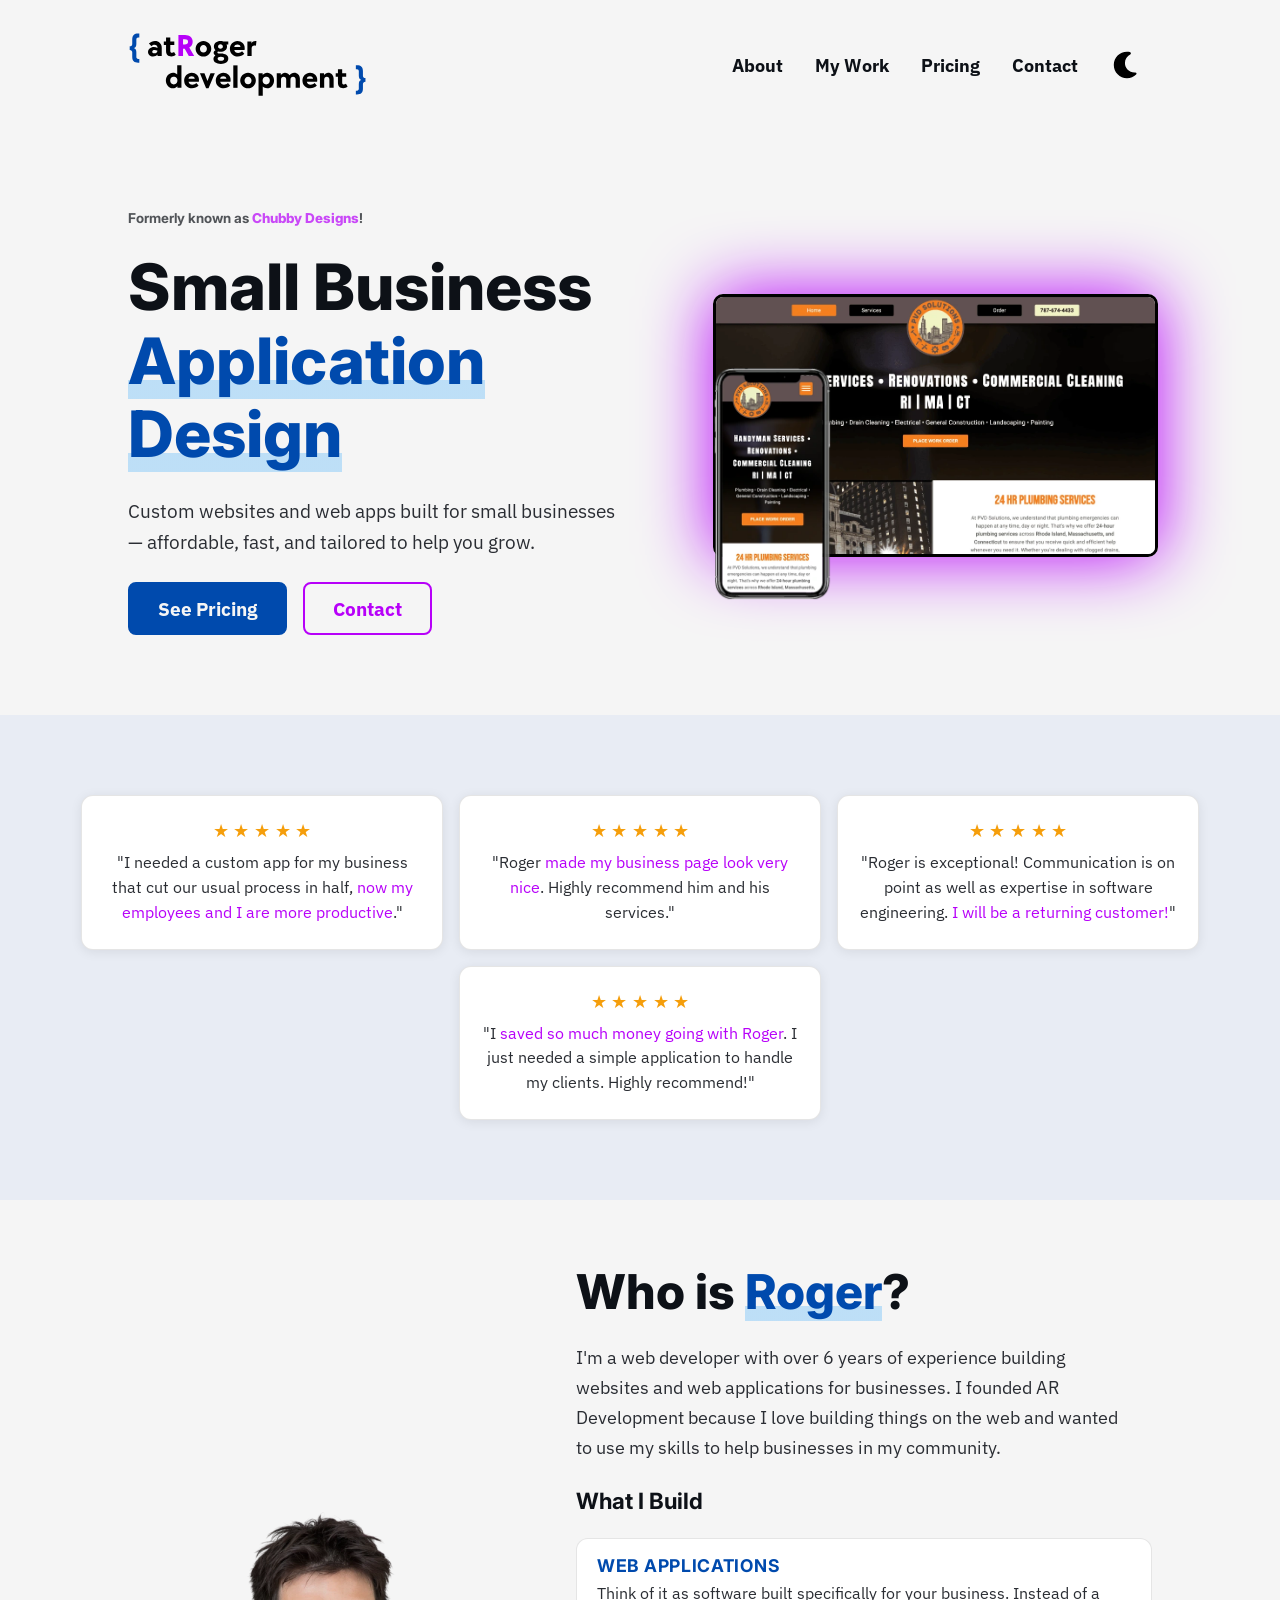
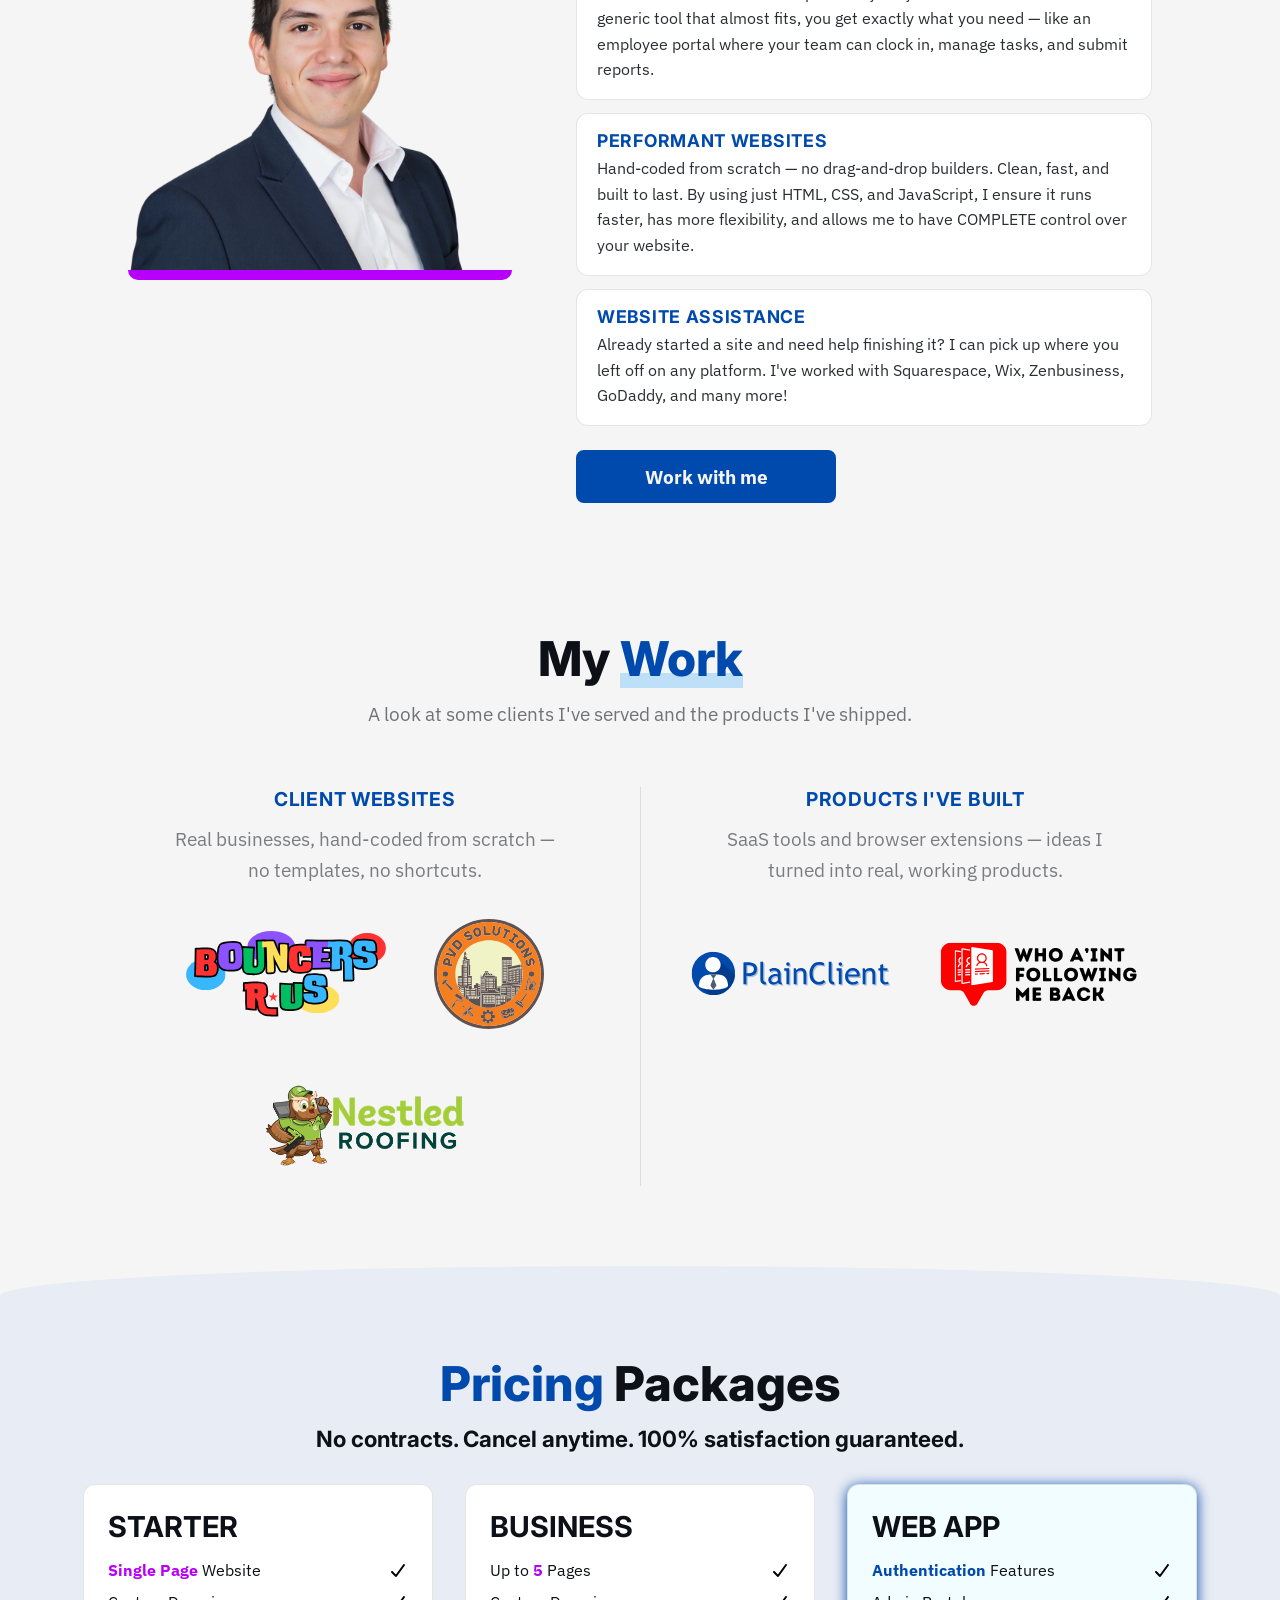
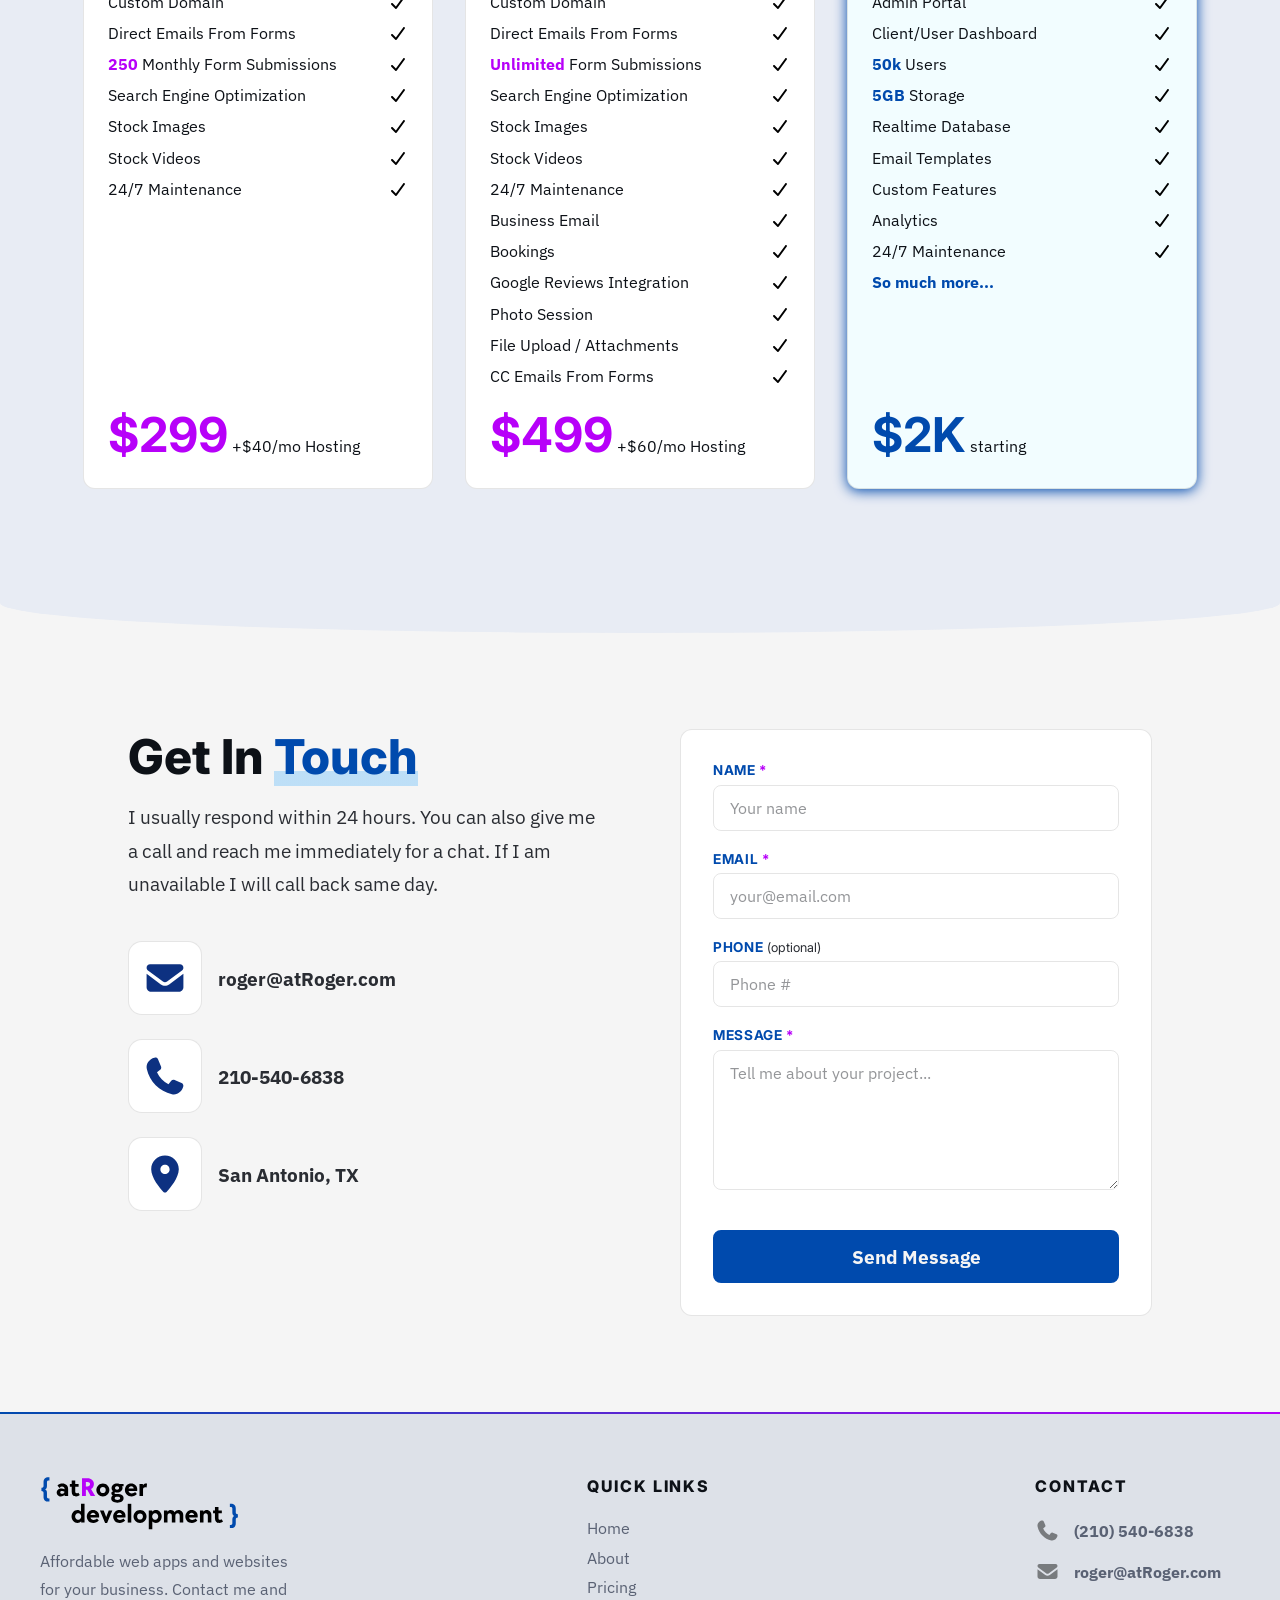
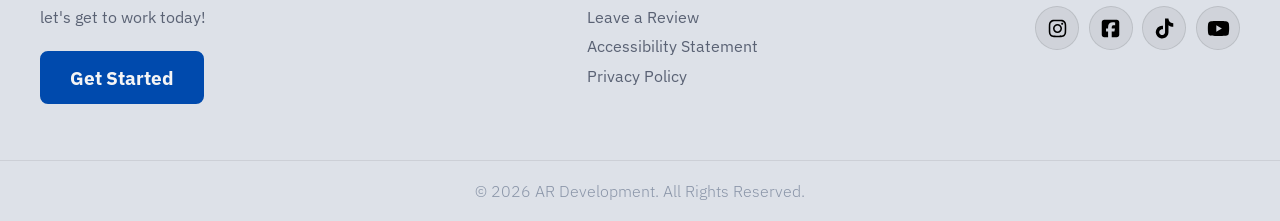
==== commit e1a713be: "polish website and minify files for performance" ====
--- a/index.html
+++ b/index.html
@@ -28,19 +28,14 @@
   <meta name="apple-mobile-web-app-title" content="atRoger" />
   <link rel="manifest" href="/site.webmanifest" />
 
-  <!--Fonts-->
-  <link rel="preload" as="font" href="/fonts/Inter_24pt-ExtraBold.ttf" type="font/truetype" crossorigin>
-  <link rel="preload" as="font" href="/fonts/Inter_24pt-Bold.ttf" type="font/truetype" crossorigin>
-  <link rel="preload" as="font" href="/fonts/IBMPlexSans-Regular.ttf" type="font/truetype" crossorigin>
-
   <!--Styles-->
   <link rel="preload" as="image" href="/images/hero/pvd-screenshot.webp">
   <link rel="preload" as="image" href="/images/hero/pvd-mobile.webp">
-  <link rel="stylesheet" href="/css/root.css">
+  <link rel="stylesheet" href="/css/root-min.css">
   <link rel="stylesheet" href="/css/critical-min.css">
 
   <!--Defer loading the whole page css-->
-  <link rel="stylesheet" href="/css/local.css" media="print" onload="this.media='all'; this.onload=null;">
+  <link rel="stylesheet" href="/css/local-min.css" media="print" onload="this.media='all'; this.onload=null;">
 
   <!--Logo theme visibility — must be inline so it applies before local.css deferred load-->
   <style>
@@ -52,7 +47,7 @@
 
   <!--If the user has javascript disbaled, load these stylesheets-->
   <noscript>
-    <link rel="stylesheet" href="/css/local.css">
+    <link rel="stylesheet" href="/css/local-min.css">
   </noscript>
 
   <title>AR Development | Web Application Design | San Antonio, TX</title>
@@ -164,8 +159,7 @@
       <div class="about-content">
         <h2>Who is <span>Roger</span>?</h2>
         <p class="about-description">
-          I'm a solo developer with over 6 years of experience building web
-          applications and websites for businesses. I started AR Development out of love for software and a desire to give back to my community!
+          I'm a web developer with over 6 years of experience building websites and web applications for businesses. I founded AR Development because I love building things on the web and wanted to use my skills to help businesses in my community.
         </p>
         <h3 class="about-services-title">What I Build</h3>
         <div class="about-services">
@@ -202,13 +196,13 @@
             <p class="work-group-desc">Real businesses, hand-coded from scratch — no templates, no shortcuts.</p>
           </div>
           <div class="work-logos">
-            <a href="#" class="work-logo-item" aria-label="Bouncers R Us">
+            <a href="https://bouncersrus-satx.com/" target="_blank" class="work-logo-item" aria-label="Bouncers R Us">
               <img src="/images/logos/bouncers-logo.svg" alt="Bouncers R Us" width="140" height="60">
             </a>
-            <a href="#" class="work-logo-item" aria-label="PVD Solutions">
+            <a href="https://pvd-solutions.com/" target="_blank" class="work-logo-item" aria-label="PVD Solutions">
               <img class="pvd-logo" src="/images/logos/pvd-logo.svg" alt="PVD Solutions" width="90" height="60">
             </a>
-            <a href="#" class="work-logo-item" aria-label="Nestled Roofing">
+            <a href="https://nestledroofing.com/" target="_blank" class="work-logo-item" aria-label="Nestled Roofing">
               <img class="logo-for-dark" src="/images/logos/nestled-logo-light.webp" alt="Nestled Roofing" width="140" height="60">
               <img class="logo-for-light" src="/images/logos/nestled-logo-dark.webp" alt="Nestled Roofing" width="140" height="60">
             </a>
@@ -224,11 +218,11 @@
             <p class="work-group-desc">SaaS tools and browser extensions — ideas I turned into real, working products.</p>
           </div>
           <div class="work-logos">
-            <a href="#" class="work-logo-item" aria-label="PlainClient CRM">
+            <a href="https://plainclient.com/" target="_blank" class="work-logo-item" aria-label="PlainClient CRM">
               <img class="logo-for-dark" src="/images/logos/plainclient-logo-light.svg" alt="PlainClient CRM" width="140" height="60">
               <img class="logo-for-light" src="/images/logos/plainclient-logo-dark.svg" alt="PlainClient CRM" width="140" height="60">
             </a>
-            <a href="#" class="work-logo-item" aria-label="Back - Instagram Unfollow Tool">
+            <a href="https://whoaintfollowingmeback.com/" target="_blank" class="work-logo-item" aria-label="Back - Instagram Unfollow Tool">
               <img class="logo-for-dark" src="/images/logos/back-logo-light.svg" alt="Back - Instagram Unfollow Tool" width="140" height="60">
               <img class="logo-for-light" src="/images/logos/back-logo-dark.svg" alt="Back - Instagram Unfollow Tool" width="140" height="60">
             </a>
@@ -533,7 +527,7 @@
   <script src="https://localimpact.com/js/v2/embed.js?id=b8f5b4fd2464663219f4d9b7ec62f159" type="text/javascript" defer></script>
   <script src="/js/theme-min.js"></script>
   <script src="/js/contact-min.js"></script>
-  <script src="/js/animations.js" defer></script>
-  <script src="/js/hero-slideshow.js" defer></script>
+  <script src="/js/animations-min.js" defer></script>
+  <script src="/js/hero-slideshow-min.js" defer></script>
 </body>
 </html>
--- a/css/root-min.css
+++ b/css/root-min.css
@@ -0,0 +1 @@
+:root{--theme-color-main:#08c8f0;--theme-color-accent:#d665ff;--color-bg:#0a101d;--color-text:#ffffff;--color-text-muted:#fafbfc;--color-testimonial-stars:#fff64f;--color-highlight-underline:#1b3d8185;--color-card-bg:rgba(255,255,255,.04);--color-card-border:rgba(255,255,255,.08);--color-bg-alt:#0e1929;}body.light-mode{--theme-color-main:#004aad;--theme-color-accent:#b700f9;--color-bg:#f5f5f5;--color-text:#0d1117;--color-text-muted:#2a2d33;--color-testimonial-stars:#f59e0b;--color-highlight-underline:#98d0f899;--color-card-bg:#ffffff;--color-card-border:rgba(0,0,0,.1);--color-bg-alt:#e8ecf4;}body{transition:background-color .35s ease,color .35s ease;}@font-face{font-family:"Inter";src:url("/fonts/Inter_24pt-Regular.ttf") format("truetype");font-weight:400;font-style:normal;font-display:swap;}@font-face{font-family:"Inter";src:url("/fonts/Inter_24pt-Bold.ttf") format("truetype");font-weight:600;font-style:normal;font-display:swap;}@font-face{font-family:"Inter";src:url("/fonts/Inter_24pt-ExtraBold.ttf") format("truetype");font-weight:800;font-style:normal;font-display:swap;}@font-face{font-family:"IBM Plex Sans";src:url("/fonts/IBMPlexSans-Light.ttf") format("truetype");font-weight:400;font-style:normal;font-display:swap;}@font-face{font-family:"IBM Plex Sans";src:url("/fonts/IBMPlexSans-Regular.ttf") format("truetype");font-weight:500;font-style:normal;font-display:swap;}@font-face{font-family:"IBM Plex Sans";src:url("/fonts/IBMPlexSans-Bold.ttf") format("truetype");font-weight:600;font-style:normal;font-display:swap;}body,html{margin:0;padding:0;background-color:var(--color-bg);overflow-x:hidden;min-height:100vh;scroll-behavior:smooth;}body p,html p{font-family:"IBM Plex Sans",sans-serif;font-weight:500;}main{position:relative;max-width:1920px;margin:auto;overflow:hidden;}.skip{position:absolute;top:0;left:0;opacity:0;z-index:-1111111;}.navbar-nav{display:flex;padding:0 8rem;align-items:center;height:130px;color:var(--color-text);font-family:"IBM Plex Sans",sans-serif;font-weight:500;gap:1.5rem;transition:background-color .35s ease,color .35s ease;}.navbar-nav img#nav-logo{max-width:240px;transition:opacity .2s ease;margin-right:auto;}@media screen and (max-width:1110px){.navbar-nav img#nav-logo{max-width:180px}}.nav-items{display:flex;justify-content:center;align-items:center;gap:2rem;margin:0;list-style:none;}.nav-items li{font-size:1.1rem;font-weight:600;}.nav-items li a{text-decoration:none;color:inherit;}.nav-items li:hover{cursor:pointer;color:var(--theme-color-main);}.theme-toggle{background:none;border:none;cursor:pointer;padding:8px;width:50px;height:50px;position:relative;display:flex;align-items:center;justify-content:center;border-radius:50%;flex-shrink:0;transition:background-color .2s ease,transform .2s;}.theme-toggle:hover{transform:scale(1.1);background-color:rgba(165,165,165,.08);}@media screen and (max-width:1110px){.theme-toggle:hover{background-color:transparent!important}}.theme-toggle:focus-visible{outline:2px solid var(--theme-color-main);outline-offset:2px;}@media screen and (max-width:1110px){.theme-toggle{width:40px;height:40px}}.theme-toggle__icon{width:33px;height:33px;position:absolute;top:50%;left:50%;filter:brightness(0) invert(1);transition:opacity .3s ease,transform .4s ease;}@media screen and (max-width:1110px){.theme-toggle__icon{width:30px;height:30px}}.theme-toggle__sun{opacity:1;transform:translate(-50%,-50%) rotate(0deg) scale(1);}.theme-toggle__moon{opacity:0;transform:translate(-50%,-50%) rotate(90deg) scale(.5);filter:brightness(0);}body.light-mode .theme-toggle__sun{opacity:0;transform:translate(-50%,-50%) rotate(-90deg) scale(.5);}body.light-mode .theme-toggle__moon{opacity:1;transform:translate(-50%,-50%) rotate(0deg) scale(1);}body.light-mode .theme-toggle:hover{background-color:rgba(0,0,0,.04);}.hamburger{display:none;flex-direction:column;align-items:center;justify-content:center;gap:5px;background-color:rgba(128,128,128,.13);border:1px solid rgba(128,128,128,.2);cursor:pointer;padding:8px;width:56px;height:56px;border-radius:10px;flex-shrink:0;transition:background-color .2s ease,border-color .2s ease;}.hamburger:hover{background-color:rgba(128,128,128,.24);border-color:rgba(128,128,128,.35);}.hamburger:focus-visible{outline:2px solid var(--theme-color-main);outline-offset:2px;}.hamburger__line{display:block;width:30px;height:3px;background-color:var(--color-text);border-radius:2px;transition:transform .3s ease,opacity .2s ease;}@media screen and (max-width:1110px){.navbar-nav{padding:1rem 1.25rem 0;height:70px;position:relative;z-index:1000}.navbar-nav.nav-open .nav-items{opacity:1;visibility:visible;transform:translateY(0);transition:opacity .3s ease,transform .3s ease,visibility 0s;pointer-events:auto}.navbar-nav.nav-open .hamburger__line:nth-child(1){transform:translateY(8px) rotate(45deg)}.navbar-nav.nav-open .hamburger__line:nth-child(2){opacity:0;transform:scaleX(0)}.navbar-nav.nav-open .hamburger__line:nth-child(3){transform:translateY(-8px) rotate(-45deg)}.hamburger{display:flex}.nav-items{position:absolute;top:80px;left:0;right:0;flex-direction:column;align-items:stretch;gap:0;padding:.5rem 0 1rem;margin:0;background-color:var(--color-bg);box-shadow:0 8px 24px rgba(0,0,0,.2);border-top:1px solid rgba(128,128,128,.15);z-index:999;opacity:0;visibility:hidden;transform:translateY(-8px);transition:opacity .3s ease,transform .3s ease,visibility 0s linear .3s;pointer-events:none}.nav-items li{padding:0;border-bottom:1px solid rgba(128,128,128,.1)}.nav-items li a{display:block;padding:.9rem 1.75rem;text-decoration:none;color:inherit}.nav-items li:last-child{border-bottom:none}}.footer{position:relative;background-color:#060911;color:#ffffff;padding:4rem 0 0;font-family:"IBM Plex Sans",sans-serif;}.footer::before{content:"";position:absolute;top:0;left:0;right:0;height:2px;background:linear-gradient(90deg,var(--theme-color-main),var(--theme-color-accent));}body.light-mode .footer{background-color:#dde1e8;color:#0d1117;}.footer-container{display:flex;justify-content:space-between;align-items:flex-start;gap:3rem;max-width:1200px;margin:0 auto;padding:0 2.5rem 3.5rem;}@media (max-width:1024px){.footer-container{flex-direction:column;align-items:stretch;gap:2.5rem;padding:0 2rem 3rem}}@media (max-width:480px){.footer-container{padding:0 1.25rem 2.5rem;gap:2rem}}.footer-column{display:flex;flex-direction:column;gap:1rem;}.footer-column--brand{max-width:270px;}@media (max-width:1024px){.footer-column--brand{max-width:100%}}.footer-column--brand p{font-size:1rem;color:#8a95a8;line-height:1.75;margin:0;}body.light-mode .footer-column--brand p{color:#5a6274;}.footer-logo{width:200px;height:auto;}.footer-logo--light{display:none;}@media (max-width:1024px){.footer-logo{width:170px}}body.light-mode .footer-logo--dark{display:none;}body.light-mode .footer-logo--light{display:block;}.footer-cta{align-self:flex-start;margin-top:.25rem;}.footer-column__title{font-family:"Inter",sans-serif;font-weight:700;font-size:1rem;letter-spacing:.12em;text-transform:uppercase;text-align:left;color:#ffffff;margin-bottom:.4rem;}body.light-mode .footer-column__title{color:#0d1117;}.quick-links{list-style:none;margin:0;padding:0;display:flex;flex-direction:column;gap:.6rem;}.footer-nav-link{font-size:1rem;font-weight:500;color:#8a95a8;text-decoration:none;transition:color .15s ease;}.footer-nav-link:hover{color:var(--theme-color-main);}body.light-mode .footer-nav-link{color:#5a6274;}body.light-mode .footer-nav-link:hover{color:var(--theme-color-main);}.contact-group{display:flex;align-items:center;gap:.85rem;}.contact-group img{width:25px;height:25px;flex-shrink:0;filter:brightness(0) invert(1);opacity:.5;}.contact-group a{font-size:1rem;font-weight:600;color:#8a95a8;text-decoration:none;transition:color .15s ease;}.contact-group a:hover{color:var(--theme-color-main);}body.light-mode .contact-group img{filter:brightness(0);opacity:.45;}body.light-mode .contact-group a{color:#5a6274;}body.light-mode .contact-group a:hover{color:var(--theme-color-main);}.socials{display:flex;align-items:center;gap:.6rem;margin-top:.4rem;}.socials a{display:flex;align-items:center;justify-content:center;width:42px;height:42px;border-radius:50%;background-color:rgba(255,255,255,.06);border:1px solid rgba(255,255,255,.1);text-decoration:none;transition:background-color .2s ease,border-color .2s ease,transform .2s ease;}.socials a:hover{background-color:var(--theme-color-main);border-color:var(--theme-color-main);transform:translateY(-3px);}.socials a:hover img{filter:brightness(0) invert(0);}.socials img{width:25px;height:25px;filter:brightness(0) invert(1);}body.light-mode .socials a{background-color:rgba(0,0,0,.06);border-color:rgba(0,0,0,.1);}body.light-mode .socials a:hover{background-color:var(--theme-color-main);border-color:var(--theme-color-main);}body.light-mode .socials a:hover img{filter:brightness(0) invert(1);}body.light-mode .socials img{filter:brightness(0);}.subfooter{font-family:"IBM Plex Sans",sans-serif;font-size:1rem;color:#444c5e;border-top:1px solid rgba(255,255,255,.07);text-align:center;max-width:1200px;margin:0 auto;padding:1.25rem 2.5rem;}@media (max-width:480px){.subfooter{padding:1rem 1.25rem}}body.light-mode .subfooter{color:#8a95a8;border-top-color:rgba(0,0,0,.08);}.float{animation:float 2s ease-in-out infinite;}@keyframes float{0%,100%{transform:translateY(0)}50%{transform:translateY(-13px)}}
--- a/css/local-min.css
+++ b/css/local-min.css
@@ -0,0 +1 @@
+.about-container{display:grid;grid-template-columns:40fr 60fr;align-items:center;gap:4rem;padding:4rem 8rem 5rem;}@media (max-width:1024px){.about-container{grid-template-columns:1fr;padding:3rem 2rem 4rem;text-align:center}}@media (max-width:768px){.about-container{padding:2.5rem 1.5rem 3.5rem;gap:2rem}}@media (max-width:480px){.about-container{padding:1rem 1.25rem 4rem;gap:1.5rem}}.about-image{display:flex;justify-content:center;align-items:center;}.about-image img{width:100%;max-width:440px;height:auto;-o-object-fit:cover;object-fit:cover;border-radius:10px;border-bottom:10px solid var(--theme-color-accent);}@media (max-width:1024px){.about-image img{max-width:290px}}.about-content{display:flex;flex-direction:column;gap:1.5rem;}@media (max-width:1024px){.about-content{align-items:center}}.about-content h2{font-size:3rem;font-family:"Inter",sans-serif;font-weight:800;color:var(--color-text);margin:0;line-height:1.15;}.about-content h2 span{color:var(--theme-color-main);background-image:linear-gradient(rgba(255,255,255,0) 75%,var(--color-highlight-underline) 75%);}@media (max-width:768px){.about-content h2{font-size:2.25rem}}@media (max-width:480px){.about-content h2{font-size:2rem}}.about-content a{max-width:200px;}.about-description{font-family:"IBM Plex Sans",sans-serif;font-weight:500;font-size:1.1rem;color:var(--color-text-muted);line-height:1.7;margin:0;max-width:560px;}@media (max-width:480px){.about-description{font-size:1rem}}.about-services-title{font-size:1.4rem;font-family:"Inter",sans-serif;font-weight:600;color:var(--color-text);margin:0;}.about-services{display:flex;flex-direction:column;gap:.85rem;}.service-card{background-color:var(--color-card-bg);border:1px solid var(--color-card-border);border-radius:12px;padding:1rem 1.25rem;transition:background-color .35s ease,border-color .35s ease;max-width:560px;}@media (max-width:1024px){.service-card{max-width:100%}}.service-card h4{font-family:"Inter",sans-serif;font-weight:600;font-size:1.1rem;color:var(--theme-color-main);margin:0 0 .3rem;text-transform:uppercase;letter-spacing:.04em;}.service-card p{font-family:"IBM Plex Sans",sans-serif;font-weight:500;font-size:1rem;color:var(--color-text-muted);margin:0;line-height:1.6;}.my-work-container{padding:3rem 2rem 5rem;max-width:1100px;margin:0 auto;}.work-title{text-align:center;margin-bottom:3.5rem;}.work-title h2{font-size:3rem;font-family:"Inter",sans-serif;font-weight:800;color:var(--color-text);margin:0 0 .75rem;line-height:1.15;}.work-title h2 span{color:var(--theme-color-main);background-image:linear-gradient(rgba(255,255,255,0) 75%,var(--color-highlight-underline) 75%);}@media (max-width:768px){.work-title h2{font-size:2.25rem}}@media (max-width:480px){.work-title h2{font-size:2rem}}.work-title p{font-family:"IBM Plex Sans",sans-serif;font-weight:500;font-size:1.2rem;color:var(--color-text-muted);opacity:.65;margin:0 auto;max-width:600px;line-height:1.7;}.work-groups{display:flex;flex-direction:row;align-items:flex-start;gap:0;}.work-group{display:flex;flex-direction:column;align-items:center;gap:1.75rem;flex:1;padding:0 3rem;}.work-group-header{text-align:center;}.work-group-label{display:inline-block;font-family:"Inter",sans-serif;font-weight:600;font-size:1.2rem;letter-spacing:.7px;text-transform:uppercase;color:var(--theme-color-main);margin-bottom:.5rem;}.work-group-desc{font-family:"IBM Plex Sans",sans-serif;font-weight:500;font-size:1.2rem;color:var(--color-text-muted);opacity:.6;margin:.35rem 0 0;max-width:380px;line-height:1.6;}@media (max-width:480px){.work-group-desc{font-size:1.1rem}}.work-group-divider{width:1px;align-self:stretch;background:var(--color-card-border);flex-shrink:0;}.work-logos{display:flex;justify-content:center;align-items:center;flex-wrap:wrap;gap:2rem 3rem;}.work-logo-item{display:flex;align-items:center;text-decoration:none;}.work-logo-item img{width:200px;height:120px;-o-object-fit:contain;object-fit:contain;transition:transform .3s ease;}.work-logo-item img.pvd-logo{width:110px;}.work-logo-item:hover img{transform:scale(1.1);}.logo-for-dark{display:block;}.logo-for-light{display:none;}body.light-mode .logo-for-dark{display:none;}body.light-mode .logo-for-light{display:block;}@media (max-width:768px){.my-work-container{padding:2.5rem 1.5rem 4rem}.work-groups{flex-direction:column;align-items:center;gap:3rem}.work-group{padding:0;width:100%}.work-group-divider{width:100%;max-width:500px;height:1px;align-self:auto}.work-logos{gap:1.75rem 3rem}}@media (max-width:480px){.my-work-container{padding:2rem 1.25rem 3.5rem}.work-title{margin-bottom:2.5rem}.work-logos{gap:1.5rem 2rem}.work-logo-item img{width:150px;height:90px}}.pricing-container{position:relative;display:flex;justify-content:center;align-items:center;flex-direction:column;padding-top:5.5rem;padding-bottom:9rem;background-color:var(--color-bg-alt);border-radius:50% 50% 50% 50%/30px 30px 30px 30px;transition:background-color .35s ease;}@media (max-width:768px){.pricing-container{align-items:normal;border-radius:50% 50% 50% 50%/20px 20px 20px 20px}}@media (max-width:480px){.pricing-container{padding-top:5rem;padding-bottom:5rem}}.pricing-title{text-align:center;color:var(--color-text);margin-bottom:1rem;padding:0 1rem;}.pricing-title h2{font-size:3rem;font-family:"Inter",sans-serif;font-weight:800;margin:0;}.pricing-title h2 span{color:var(--theme-color-main);}@media (max-width:480px){.pricing-title h2{font-size:2.3rem}}.pricing-title h3{font-size:1.4rem;font-family:"Inter",sans-serif;font-weight:600;margin:.8rem 0 0;}@media (max-width:480px){.pricing-title h3{font-size:1.2rem;line-height:1.8rem}}.pricing-cards{display:flex;justify-content:center;flex-wrap:wrap;margin-top:1rem;gap:2rem;}@media screen and (max-width:1150px){.pricing-cards{flex-direction:column}}.pricing-card{display:flex;flex-direction:column;background-color:var(--color-card-bg);padding:1.5rem;width:300px;border-radius:12px;border:1px solid var(--color-card-border);transition:background-color .35s ease,border-color .35s ease;}@media screen and (max-width:1150px){.pricing-card{width:500px}}@media (max-width:768px){.pricing-card{width:80%;margin:auto}}.webapp{box-shadow:0 2px 13px var(--theme-color-main);background-color:black;}.webapp .pricing-card__features--feature span{color:var(--theme-color-main);}.webapp .pricing-card__price strong{color:var(--theme-color-main);}.pricing-card__title{font-size:1.8rem;font-family:"Inter",sans-serif;font-weight:600;text-transform:uppercase;color:var(--color-text);}.pricing-card__features{display:flex;flex-direction:column;margin-top:1rem;gap:.7rem;}.pricing-card__features--feature{display:flex;justify-content:space-between;align-items:center;}.pricing-card__features--feature img{width:20px;filter:brightness(0) invert(1);}.pricing-card__features--feature .feature-label{font-family:"IBM Plex Sans",sans-serif;font-weight:500;font-size:1rem;color:var(--color-text);}.pricing-card__features--feature span{font-weight:600;color:var(--theme-color-accent);}.pricing-card__price{padding-top:1.2rem;margin-top:auto;}.pricing-card__price strong{font-size:3rem;font-family:"Inter",sans-serif;font-weight:600;text-transform:uppercase;color:var(--theme-color-accent);}.pricing-card__price span{font-family:"IBM Plex Sans",sans-serif;font-weight:500;font-size:1rem;color:var(--color-text);}body.light-mode .pricing-card__features--feature img{filter:invert(0);}body.light-mode .webapp{background-color:#f2fdff;}.contact-container{display:grid;grid-template-columns:1fr 1fr;gap:5rem;align-items:start;padding:6rem 8rem 6rem;}@media (max-width:1100px){.contact-container{grid-template-columns:1fr;gap:3rem;padding:3rem 4rem 5rem}}@media (max-width:768px){.contact-container{padding:2.5rem 2rem 4rem;gap:2.5rem}}@media (max-width:480px){.contact-container{padding:4rem 1.25rem 3.5rem;gap:2rem}}.contact-info{display:flex;flex-direction:column;gap:2.5rem;position:sticky;top:2rem;}@media (max-width:1100px){.contact-info{position:static}}.contact-info h2{font-size:3rem;font-family:"Inter",sans-serif;font-weight:800;color:var(--color-text);margin:0 0 1rem;line-height:1.15;}.contact-info h2 span{color:var(--theme-color-main);background-image:linear-gradient(rgba(255,255,255,0) 75%,var(--color-highlight-underline) 75%);}@media (max-width:768px){.contact-info h2{font-size:2.25rem}}.contact-description{font-family:"IBM Plex Sans",sans-serif;font-weight:500;font-size:1.2rem;color:var(--color-text-muted);line-height:1.75;margin:0;}.contact-details{display:flex;flex-direction:column;gap:1.5rem;}.contact-item{display:flex;align-items:center;gap:1rem;}.contact-item span:not(.contact-icon-wrapper){font-family:"IBM Plex Sans",sans-serif;font-weight:600;font-size:1.2rem;color:var(--color-text-muted);}.contact-icon-wrapper{display:flex;align-items:center;justify-content:center;width:72px;height:72px;flex-shrink:0;background-color:var(--color-card-bg);border:1px solid var(--color-card-border);border-radius:14px;transition:background-color .35s ease,border-color .35s ease;}.contact-icon{width:46px;height:46px;flex-shrink:0;filter:invert(70%) sepia(82%) saturate(441%) hue-rotate(152deg) brightness(100%) contrast(93%);transition:filter .35s ease;}.contact-form-wrapper{background-color:var(--color-card-bg);border:1px solid var(--color-card-border);border-radius:12px;padding:2rem;min-height:200px;display:flex;align-items:center;justify-content:center;flex-direction:column;transition:background-color .35s ease,border-color .35s ease;}.contact-form-wrapper form{width:100%;}@media (max-width:480px){.contact-form-wrapper{padding:1rem;background-color:transparent;border:none}}.form-group{display:flex;flex-direction:column;gap:.4rem;margin-bottom:1.25rem;}.form-group label{font-family:"Inter",sans-serif;font-weight:600;font-size:.85rem;color:var(--theme-color-main);text-transform:uppercase;letter-spacing:.05em;}.form-group input,.form-group textarea{width:100%;box-sizing:border-box;background-color:transparent;border:1px solid var(--color-card-border);border-radius:8px;padding:.75rem 1rem;font-family:"IBM Plex Sans",sans-serif;font-weight:500;font-size:1rem;color:var(--color-text);outline:none;transition:border-color .2s ease,box-shadow .2s ease,background-color .35s ease,color .35s ease;}.form-group input::-moz-placeholder,.form-group textarea::-moz-placeholder{color:var(--color-text-muted);opacity:.5;}.form-group input::placeholder,.form-group textarea::placeholder{color:var(--color-text-muted);opacity:.5;}.form-group input:focus,.form-group textarea:focus{border-color:var(--theme-color-main);box-shadow:0 0 0 3px rgba(8,200,240,.12);}.form-group textarea{min-height:140px;resize:vertical;}.required-indicator{color:var(--theme-color-accent);}.optional-indicator{color:var(--color-text-muted);text-transform:none;font-weight:500;font-size:.8rem;letter-spacing:0;}.contact-submit{width:100%;margin-top:1.25rem;justify-content:center;}.contact-loading{display:flex;justify-content:center;align-items:center;padding:3rem;width:100%;}.loader{width:65px;aspect-ratio:1;--g:radial-gradient(farthest-side,#0000 calc(95% - 3px),#fff calc(100% - 3px) 98%,#0000 101%) no-repeat;background:var(--g),var(--g),var(--g);background-size:30px 30px;animation:l10 1.5s infinite;}@keyframes l10{0%{background-position:0 0,0 100%,100% 100%}25%{background-position:100% 0,0 100%,100% 100%}50%{background-position:100% 0,0 0,100% 100%}75%{background-position:100% 0,0 0,0 100%}100%{background-position:100% 100%,0 0,0 100%}}.contact-success{display:flex;flex-direction:column;align-items:center;text-align:center;padding:3rem 2rem;gap:1.5rem;width:100%;}.contact-success__icon{width:72px;height:72px;filter:invert(70%) sepia(82%) saturate(441%) hue-rotate(152deg) brightness(100%) contrast(93%);}.contact-success__message{font-family:"IBM Plex Sans",sans-serif;font-weight:500;font-size:1.2rem;color:var(--color-text);line-height:1.6;margin:0;max-width:320px;}.contact-error{display:flex;flex-direction:column;align-items:center;text-align:center;padding:3rem 2rem;gap:1.5rem;width:100%;}.contact-error__icon{width:72px;height:72px;filter:invert(27%) sepia(80%) saturate(1200%) hue-rotate(330deg) brightness(95%) contrast(105%);}.contact-error__message{font-family:"IBM Plex Sans",sans-serif;font-weight:500;font-size:1.2rem;color:var(--color-text);line-height:1.6;margin:0;max-width:320px;}body.light-mode .contact-icon{filter:invert(16%) sepia(78%) saturate(1648%) hue-rotate(207deg) brightness(97%) contrast(108%);}body.light-mode .form-group input:focus,body.light-mode .form-group textarea:focus{box-shadow:0 0 0 3px rgba(0,74,173,.12);}body.light-mode .loader{--g:radial-gradient(farthest-side,#0000 calc(95% - 3px),var(--theme-color-main) calc(100% - 3px) 98%,#0000 101%) no-repeat;}body.light-mode .contact-success__icon{filter:invert(16%) sepia(78%) saturate(1648%) hue-rotate(207deg) brightness(97%) contrast(108%);}.reveal{opacity:0;transform:translateY(24px);transition:opacity .55s ease,transform .55s ease;}.reveal--visible{opacity:1;transform:translateY(0);}@media (prefers-reduced-motion:reduce){.reveal{opacity:1;transform:none;transition:none}}
--- a/css/local-min.css
+++ b/css/local-min.css
@@ -0,0 +1 @@
+.about-container{display:grid;grid-template-columns:40fr 60fr;align-items:center;gap:4rem;padding:4rem 8rem 5rem;}@media (max-width:1024px){.about-container{grid-template-columns:1fr;padding:3rem 2rem 4rem;text-align:center}}@media (max-width:768px){.about-container{padding:2.5rem 1.5rem 3.5rem;gap:2rem}}@media (max-width:480px){.about-container{padding:1rem 1.25rem 4rem;gap:1.5rem}}.about-image{display:flex;justify-content:center;align-items:center;}.about-image img{width:100%;max-width:440px;height:auto;-o-object-fit:cover;object-fit:cover;border-radius:10px;border-bottom:10px solid var(--theme-color-accent);}@media (max-width:1024px){.about-image img{max-width:290px}}.about-content{display:flex;flex-direction:column;gap:1.5rem;}@media (max-width:1024px){.about-content{align-items:center}}.about-content h2{font-size:3rem;font-family:"Inter",sans-serif;font-weight:800;color:var(--color-text);margin:0;line-height:1.15;}.about-content h2 span{color:var(--theme-color-main);background-image:linear-gradient(rgba(255,255,255,0) 75%,var(--color-highlight-underline) 75%);}@media (max-width:768px){.about-content h2{font-size:2.25rem}}@media (max-width:480px){.about-content h2{font-size:2rem}}.about-content a{max-width:200px;}.about-description{font-family:"IBM Plex Sans",sans-serif;font-weight:500;font-size:1.1rem;color:var(--color-text-muted);line-height:1.7;margin:0;max-width:560px;}@media (max-width:480px){.about-description{font-size:1rem}}.about-services-title{font-size:1.4rem;font-family:"Inter",sans-serif;font-weight:600;color:var(--color-text);margin:0;}.about-services{display:flex;flex-direction:column;gap:.85rem;}.service-card{background-color:var(--color-card-bg);border:1px solid var(--color-card-border);border-radius:12px;padding:1rem 1.25rem;transition:background-color .35s ease,border-color .35s ease;max-width:560px;}@media (max-width:1024px){.service-card{max-width:100%}}.service-card h4{font-family:"Inter",sans-serif;font-weight:600;font-size:1.1rem;color:var(--theme-color-main);margin:0 0 .3rem;text-transform:uppercase;letter-spacing:.04em;}.service-card p{font-family:"IBM Plex Sans",sans-serif;font-weight:500;font-size:1rem;color:var(--color-text-muted);margin:0;line-height:1.6;}.my-work-container{padding:3rem 2rem 5rem;max-width:1100px;margin:0 auto;}.work-title{text-align:center;margin-bottom:3.5rem;}.work-title h2{font-size:3rem;font-family:"Inter",sans-serif;font-weight:800;color:var(--color-text);margin:0 0 .75rem;line-height:1.15;}.work-title h2 span{color:var(--theme-color-main);background-image:linear-gradient(rgba(255,255,255,0) 75%,var(--color-highlight-underline) 75%);}@media (max-width:768px){.work-title h2{font-size:2.25rem}}@media (max-width:480px){.work-title h2{font-size:2rem}}.work-title p{font-family:"IBM Plex Sans",sans-serif;font-weight:500;font-size:1.2rem;color:var(--color-text-muted);opacity:.65;margin:0 auto;max-width:600px;line-height:1.7;}.work-groups{display:flex;flex-direction:row;align-items:flex-start;gap:0;}.work-group{display:flex;flex-direction:column;align-items:center;gap:1.75rem;flex:1;padding:0 3rem;}.work-group-header{text-align:center;}.work-group-label{display:inline-block;font-family:"Inter",sans-serif;font-weight:600;font-size:1.2rem;letter-spacing:.7px;text-transform:uppercase;color:var(--theme-color-main);margin-bottom:.5rem;}.work-group-desc{font-family:"IBM Plex Sans",sans-serif;font-weight:500;font-size:1.2rem;color:var(--color-text-muted);opacity:.6;margin:.35rem 0 0;max-width:380px;line-height:1.6;}@media (max-width:480px){.work-group-desc{font-size:1.1rem}}.work-group-divider{width:1px;align-self:stretch;background:var(--color-card-border);flex-shrink:0;}.work-logos{display:flex;justify-content:center;align-items:center;flex-wrap:wrap;gap:2rem 3rem;}.work-logo-item{display:flex;align-items:center;text-decoration:none;}.work-logo-item img{width:200px;height:120px;-o-object-fit:contain;object-fit:contain;transition:transform .3s ease;}.work-logo-item img.pvd-logo{width:110px;}.work-logo-item:hover img{transform:scale(1.1);}.logo-for-dark{display:block;}.logo-for-light{display:none;}body.light-mode .logo-for-dark{display:none;}body.light-mode .logo-for-light{display:block;}@media (max-width:768px){.my-work-container{padding:2.5rem 1.5rem 4rem}.work-groups{flex-direction:column;align-items:center;gap:3rem}.work-group{padding:0;width:100%}.work-group-divider{width:100%;max-width:500px;height:1px;align-self:auto}.work-logos{gap:1.75rem 3rem}}@media (max-width:480px){.my-work-container{padding:2rem 1.25rem 3.5rem}.work-title{margin-bottom:2.5rem}.work-logos{gap:1.5rem 2rem}.work-logo-item img{width:150px;height:90px}}.pricing-container{position:relative;display:flex;justify-content:center;align-items:center;flex-direction:column;padding-top:5.5rem;padding-bottom:9rem;background-color:var(--color-bg-alt);border-radius:50% 50% 50% 50%/30px 30px 30px 30px;transition:background-color .35s ease;}@media (max-width:768px){.pricing-container{align-items:normal;border-radius:50% 50% 50% 50%/20px 20px 20px 20px}}@media (max-width:480px){.pricing-container{padding-top:5rem;padding-bottom:5rem}}.pricing-title{text-align:center;color:var(--color-text);margin-bottom:1rem;padding:0 1rem;}.pricing-title h2{font-size:3rem;font-family:"Inter",sans-serif;font-weight:800;margin:0;}.pricing-title h2 span{color:var(--theme-color-main);}@media (max-width:480px){.pricing-title h2{font-size:2.3rem}}.pricing-title h3{font-size:1.4rem;font-family:"Inter",sans-serif;font-weight:600;margin:.8rem 0 0;}@media (max-width:480px){.pricing-title h3{font-size:1.2rem;line-height:1.8rem}}.pricing-cards{display:flex;justify-content:center;flex-wrap:wrap;margin-top:1rem;gap:2rem;}@media screen and (max-width:1150px){.pricing-cards{flex-direction:column}}.pricing-card{display:flex;flex-direction:column;background-color:var(--color-card-bg);padding:1.5rem;width:300px;border-radius:12px;border:1px solid var(--color-card-border);transition:background-color .35s ease,border-color .35s ease;}@media screen and (max-width:1150px){.pricing-card{width:500px}}@media (max-width:768px){.pricing-card{width:80%;margin:auto}}.webapp{box-shadow:0 2px 13px var(--theme-color-main);background-color:black;}.webapp .pricing-card__features--feature span{color:var(--theme-color-main);}.webapp .pricing-card__price strong{color:var(--theme-color-main);}.pricing-card__title{font-size:1.8rem;font-family:"Inter",sans-serif;font-weight:600;text-transform:uppercase;color:var(--color-text);}.pricing-card__features{display:flex;flex-direction:column;margin-top:1rem;gap:.7rem;}.pricing-card__features--feature{display:flex;justify-content:space-between;align-items:center;}.pricing-card__features--feature img{width:20px;filter:brightness(0) invert(1);}.pricing-card__features--feature .feature-label{font-family:"IBM Plex Sans",sans-serif;font-weight:500;font-size:1rem;color:var(--color-text);}.pricing-card__features--feature span{font-weight:600;color:var(--theme-color-accent);}.pricing-card__price{padding-top:1.2rem;margin-top:auto;}.pricing-card__price strong{font-size:3rem;font-family:"Inter",sans-serif;font-weight:600;text-transform:uppercase;color:var(--theme-color-accent);}.pricing-card__price span{font-family:"IBM Plex Sans",sans-serif;font-weight:500;font-size:1rem;color:var(--color-text);}body.light-mode .pricing-card__features--feature img{filter:invert(0);}body.light-mode .webapp{background-color:#f2fdff;}.contact-container{display:grid;grid-template-columns:1fr 1fr;gap:5rem;align-items:start;padding:6rem 8rem 6rem;}@media (max-width:1100px){.contact-container{grid-template-columns:1fr;gap:3rem;padding:3rem 4rem 5rem}}@media (max-width:768px){.contact-container{padding:2.5rem 2rem 4rem;gap:2.5rem}}@media (max-width:480px){.contact-container{padding:4rem 1.25rem 3.5rem;gap:2rem}}.contact-info{display:flex;flex-direction:column;gap:2.5rem;position:sticky;top:2rem;}@media (max-width:1100px){.contact-info{position:static}}.contact-info h2{font-size:3rem;font-family:"Inter",sans-serif;font-weight:800;color:var(--color-text);margin:0 0 1rem;line-height:1.15;}.contact-info h2 span{color:var(--theme-color-main);background-image:linear-gradient(rgba(255,255,255,0) 75%,var(--color-highlight-underline) 75%);}@media (max-width:768px){.contact-info h2{font-size:2.25rem}}.contact-description{font-family:"IBM Plex Sans",sans-serif;font-weight:500;font-size:1.2rem;color:var(--color-text-muted);line-height:1.75;margin:0;}.contact-details{display:flex;flex-direction:column;gap:1.5rem;}.contact-item{display:flex;align-items:center;gap:1rem;}.contact-item span:not(.contact-icon-wrapper){font-family:"IBM Plex Sans",sans-serif;font-weight:600;font-size:1.2rem;color:var(--color-text-muted);}.contact-icon-wrapper{display:flex;align-items:center;justify-content:center;width:72px;height:72px;flex-shrink:0;background-color:var(--color-card-bg);border:1px solid var(--color-card-border);border-radius:14px;transition:background-color .35s ease,border-color .35s ease;}.contact-icon{width:46px;height:46px;flex-shrink:0;filter:invert(70%) sepia(82%) saturate(441%) hue-rotate(152deg) brightness(100%) contrast(93%);transition:filter .35s ease;}.contact-form-wrapper{background-color:var(--color-card-bg);border:1px solid var(--color-card-border);border-radius:12px;padding:2rem;min-height:200px;display:flex;align-items:center;justify-content:center;flex-direction:column;transition:background-color .35s ease,border-color .35s ease;}.contact-form-wrapper form{width:100%;}@media (max-width:480px){.contact-form-wrapper{padding:1rem;background-color:transparent;border:none}}.form-group{display:flex;flex-direction:column;gap:.4rem;margin-bottom:1.25rem;}.form-group label{font-family:"Inter",sans-serif;font-weight:600;font-size:.85rem;color:var(--theme-color-main);text-transform:uppercase;letter-spacing:.05em;}.form-group input,.form-group textarea{width:100%;box-sizing:border-box;background-color:transparent;border:1px solid var(--color-card-border);border-radius:8px;padding:.75rem 1rem;font-family:"IBM Plex Sans",sans-serif;font-weight:500;font-size:1rem;color:var(--color-text);outline:none;transition:border-color .2s ease,box-shadow .2s ease,background-color .35s ease,color .35s ease;}.form-group input::-moz-placeholder,.form-group textarea::-moz-placeholder{color:var(--color-text-muted);opacity:.5;}.form-group input::placeholder,.form-group textarea::placeholder{color:var(--color-text-muted);opacity:.5;}.form-group input:focus,.form-group textarea:focus{border-color:var(--theme-color-main);box-shadow:0 0 0 3px rgba(8,200,240,.12);}.form-group textarea{min-height:140px;resize:vertical;}.required-indicator{color:var(--theme-color-accent);}.optional-indicator{color:var(--color-text-muted);text-transform:none;font-weight:500;font-size:.8rem;letter-spacing:0;}.contact-submit{width:100%;margin-top:1.25rem;justify-content:center;}.contact-loading{display:flex;justify-content:center;align-items:center;padding:3rem;width:100%;}.loader{width:65px;aspect-ratio:1;--g:radial-gradient(farthest-side,#0000 calc(95% - 3px),#fff calc(100% - 3px) 98%,#0000 101%) no-repeat;background:var(--g),var(--g),var(--g);background-size:30px 30px;animation:l10 1.5s infinite;}@keyframes l10{0%{background-position:0 0,0 100%,100% 100%}25%{background-position:100% 0,0 100%,100% 100%}50%{background-position:100% 0,0 0,100% 100%}75%{background-position:100% 0,0 0,0 100%}100%{background-position:100% 100%,0 0,0 100%}}.contact-success{display:flex;flex-direction:column;align-items:center;text-align:center;padding:3rem 2rem;gap:1.5rem;width:100%;}.contact-success__icon{width:72px;height:72px;filter:invert(70%) sepia(82%) saturate(441%) hue-rotate(152deg) brightness(100%) contrast(93%);}.contact-success__message{font-family:"IBM Plex Sans",sans-serif;font-weight:500;font-size:1.2rem;color:var(--color-text);line-height:1.6;margin:0;max-width:320px;}.contact-error{display:flex;flex-direction:column;align-items:center;text-align:center;padding:3rem 2rem;gap:1.5rem;width:100%;}.contact-error__icon{width:72px;height:72px;filter:invert(27%) sepia(80%) saturate(1200%) hue-rotate(330deg) brightness(95%) contrast(105%);}.contact-error__message{font-family:"IBM Plex Sans",sans-serif;font-weight:500;font-size:1.2rem;color:var(--color-text);line-height:1.6;margin:0;max-width:320px;}body.light-mode .contact-icon{filter:invert(16%) sepia(78%) saturate(1648%) hue-rotate(207deg) brightness(97%) contrast(108%);}body.light-mode .form-group input:focus,body.light-mode .form-group textarea:focus{box-shadow:0 0 0 3px rgba(0,74,173,.12);}body.light-mode .loader{--g:radial-gradient(farthest-side,#0000 calc(95% - 3px),var(--theme-color-main) calc(100% - 3px) 98%,#0000 101%) no-repeat;}body.light-mode .contact-success__icon{filter:invert(16%) sepia(78%) saturate(1648%) hue-rotate(207deg) brightness(97%) contrast(108%);}.reveal{opacity:0;transform:translateY(24px);transition:opacity .55s ease,transform .55s ease;}.reveal--visible{opacity:1;transform:translateY(0);}@media (prefers-reduced-motion:reduce){.reveal{opacity:1;transform:none;transition:none}}
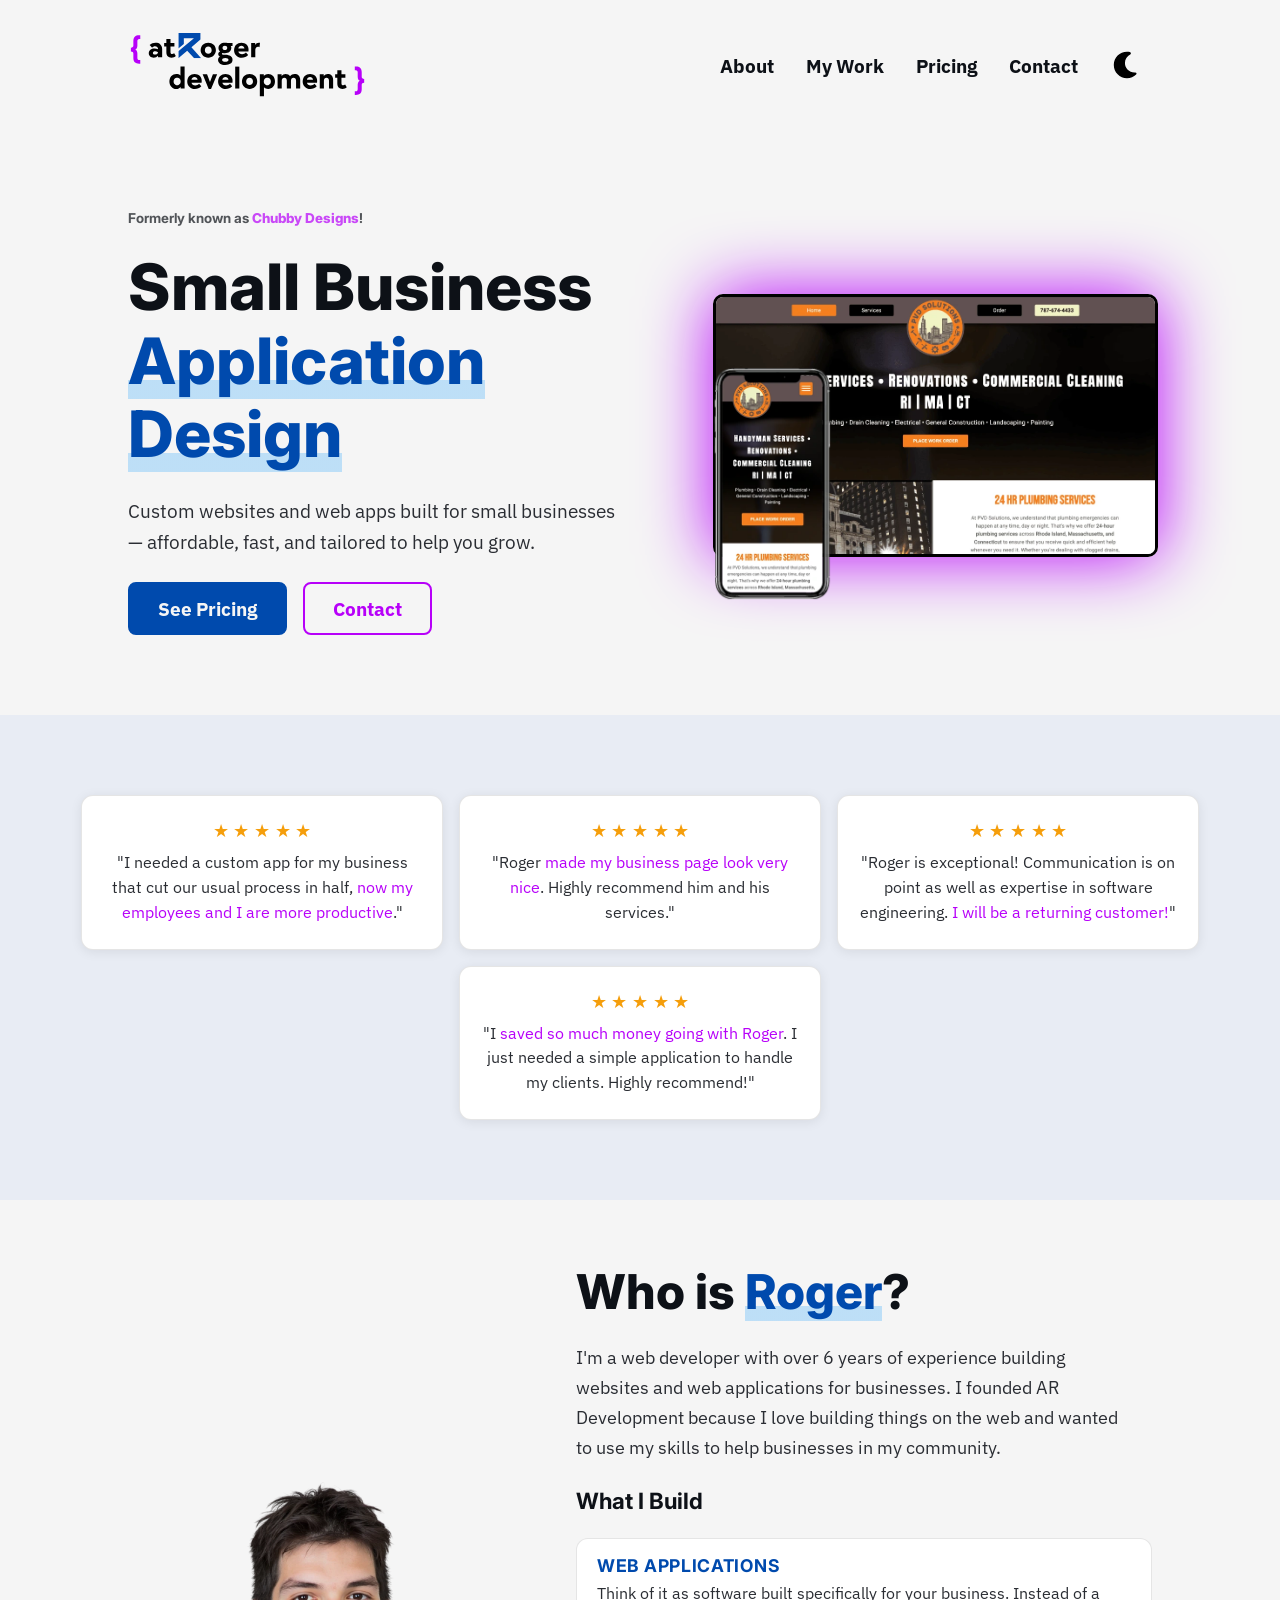
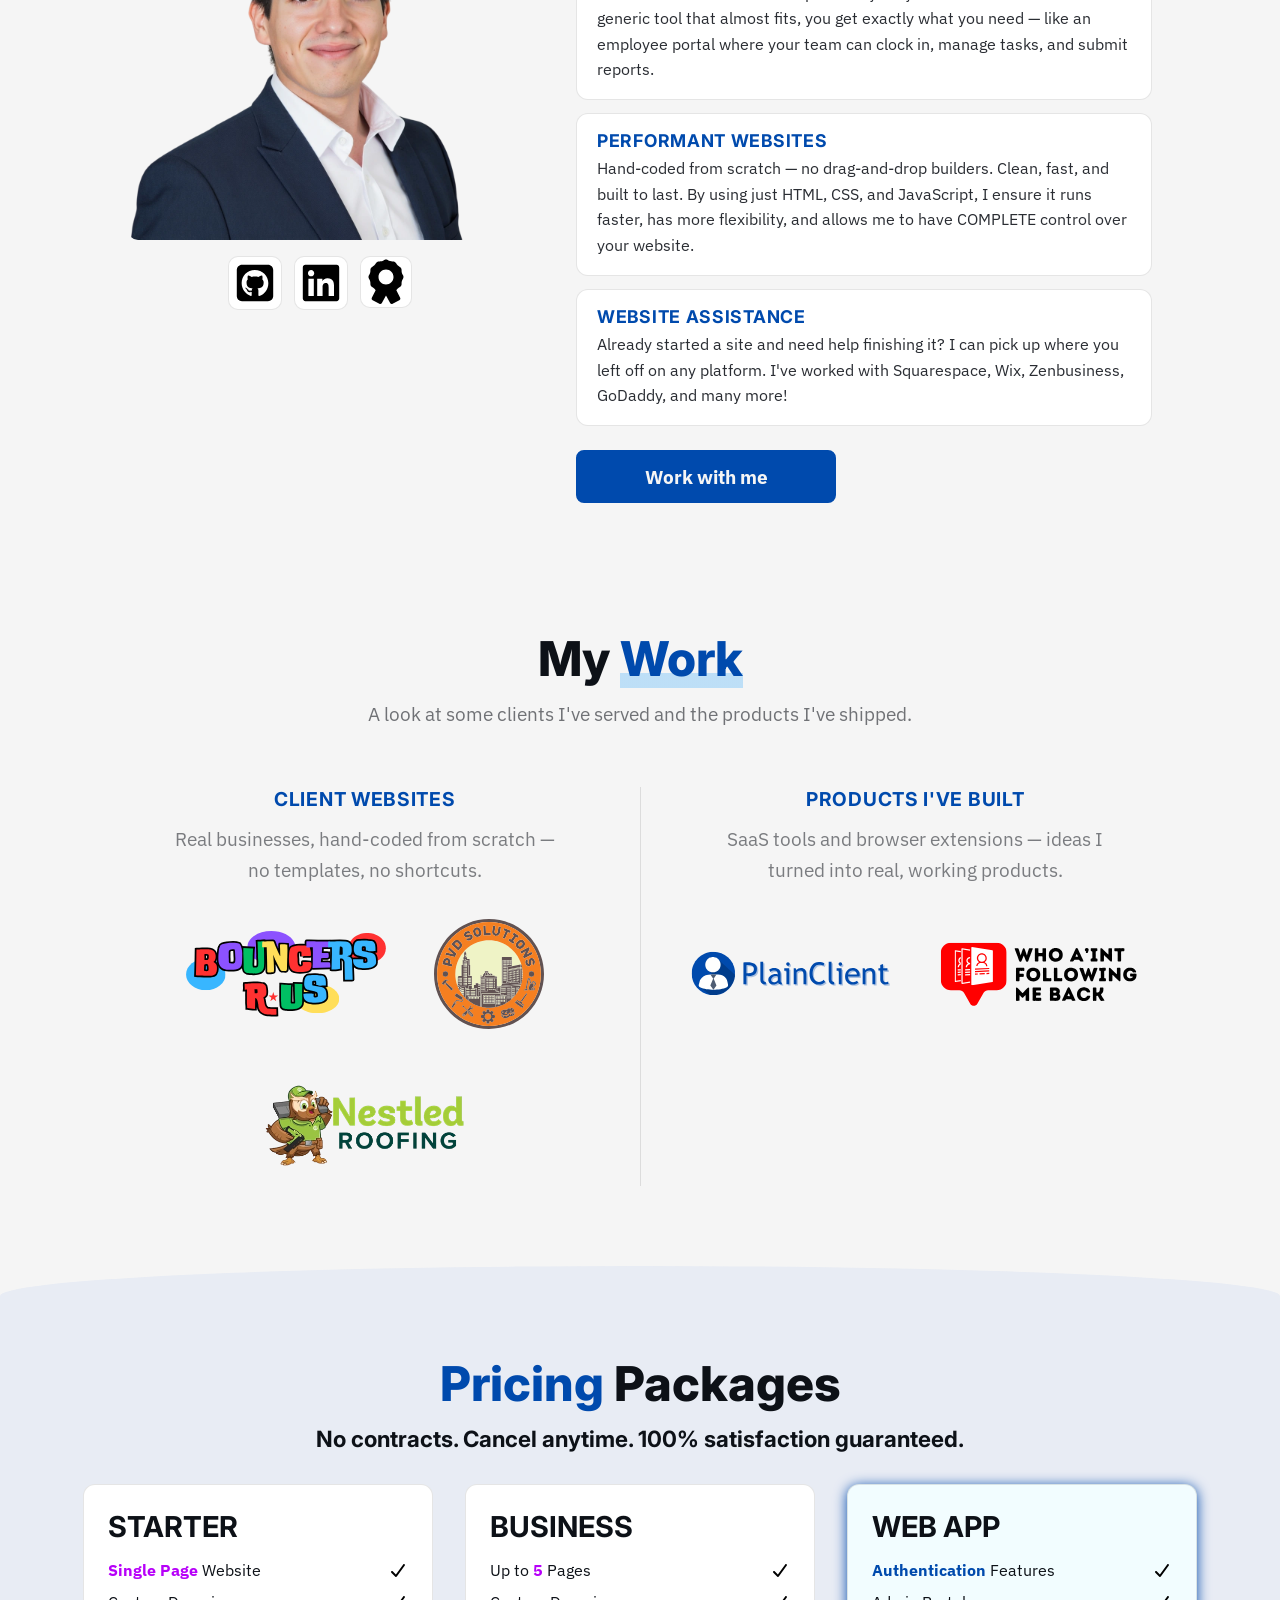
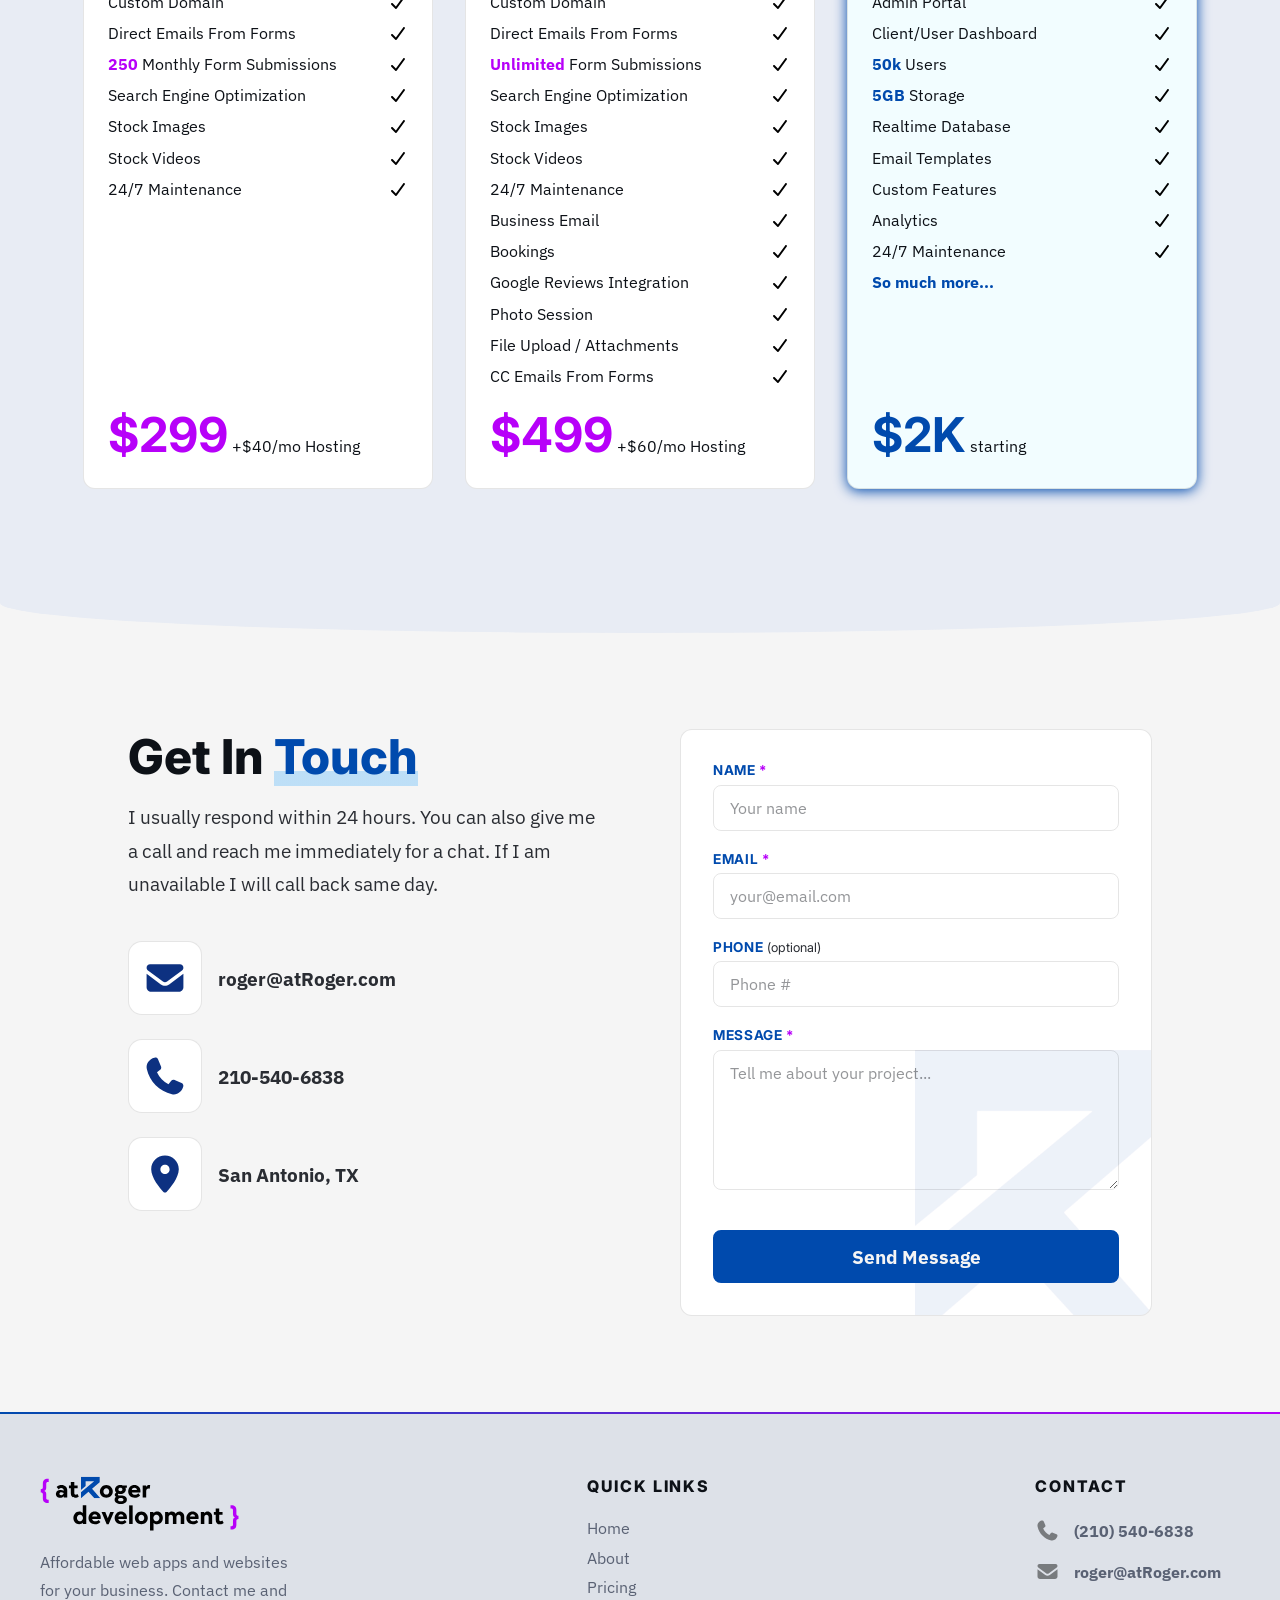
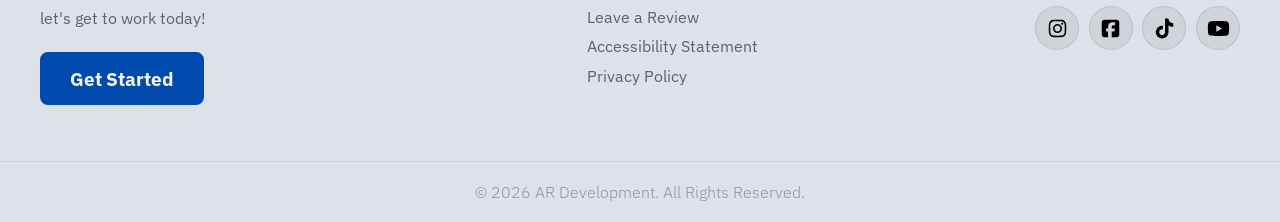
==== commit 1ecfffdd: "update styles and implement socials under headshot" ====
--- a/index.html
+++ b/index.html
@@ -155,6 +155,17 @@
     <section class="about-container" id="about">
       <div class="about-image">
         <img src="/images/roger.webp" alt="Roger, founder of atRoger" width="440" height="450">
+        <div class="about-social-links">
+          <a href="https://github.com/rogeliosandoval" target="_blank" rel="noopener noreferrer" class="about-social-link" aria-label="GitHub profile">
+            <img src="/images/square-github-brands-solid-full.svg" alt="GitHub" width="28" height="28">
+          </a>
+          <a href="https://www.linkedin.com/in/rogeliosandoval/" target="_blank" rel="noopener noreferrer" class="about-social-link" aria-label="LinkedIn profile">
+            <img src="/images/linkedin-brands-solid-full.svg" alt="LinkedIn" width="28" height="28">
+          </a>
+          <button class="about-social-link about-award-btn" aria-label="View certification">
+            <img src="/images/award-solid-full.svg" alt="Certification" width="28" height="28">
+          </button>
+        </div>
       </div>
       <div class="about-content">
         <h2>Who is <span>Roger</span>?</h2>
@@ -437,6 +448,8 @@
         </div>
       </div>
       <div class="contact-form-wrapper">
+        <img src="/images/avatar-logo-light.png" alt="" class="contact-form-logo contact-form-logo--dark" aria-hidden="true">
+        <img src="/images/avatar-logo-dark.png" alt="" class="contact-form-logo contact-form-logo--light" aria-hidden="true">
         <form id="form">
 
           <input type="hidden" name="access_key" value="a7c30a5c-3076-4bac-99a2-d701a1870178"> <!-- Web3Forms Access Key -->
@@ -524,10 +537,29 @@
     </div>
   </footer>
   <div data-romw-token="00kRH7IimgouLwIqgC6llvc6mkA33493Ax8ow7ATwiUDrtvTZv"></div>
+  <!-- Certification Modal -->
+  <div id="cert-modal" class="cert-modal" role="dialog" aria-modal="true" aria-label="Certification">
+    <div class="cert-modal-backdrop"></div>
+    <div class="cert-modal-content">
+      <button class="cert-modal-close" aria-label="Close">&times;</button>
+      <img src="/images/cert-hq.png" alt="AR Development Certification" class="cert-modal-img">
+    </div>
+  </div>
   <script src="https://localimpact.com/js/v2/embed.js?id=b8f5b4fd2464663219f4d9b7ec62f159" type="text/javascript" defer></script>
   <script src="/js/theme-min.js"></script>
   <script src="/js/contact-min.js"></script>
   <script src="/js/animations-min.js" defer></script>
   <script src="/js/hero-slideshow-min.js" defer></script>
+  <script>
+    (function () {
+      var modal = document.getElementById('cert-modal');
+      function openModal() { modal.classList.add('active'); }
+      function closeModal() { modal.classList.remove('active'); }
+      document.querySelector('.about-award-btn').addEventListener('click', openModal);
+      document.querySelector('.cert-modal-close').addEventListener('click', closeModal);
+      document.querySelector('.cert-modal-backdrop').addEventListener('click', closeModal);
+      document.addEventListener('keydown', function (e) { if (e.key === 'Escape') closeModal(); });
+    })();
+  </script>
 </body>
 </html>
--- a/css/root-min.css
+++ b/css/root-min.css
@@ -1 +1 @@
-:root{--theme-color-main:#08c8f0;--theme-color-accent:#d665ff;--color-bg:#0a101d;--color-text:#ffffff;--color-text-muted:#fafbfc;--color-testimonial-stars:#fff64f;--color-highlight-underline:#1b3d8185;--color-card-bg:rgba(255,255,255,.04);--color-card-border:rgba(255,255,255,.08);--color-bg-alt:#0e1929;}body.light-mode{--theme-color-main:#004aad;--theme-color-accent:#b700f9;--color-bg:#f5f5f5;--color-text:#0d1117;--color-text-muted:#2a2d33;--color-testimonial-stars:#f59e0b;--color-highlight-underline:#98d0f899;--color-card-bg:#ffffff;--color-card-border:rgba(0,0,0,.1);--color-bg-alt:#e8ecf4;}body{transition:background-color .35s ease,color .35s ease;}@font-face{font-family:"Inter";src:url("/fonts/Inter_24pt-Regular.ttf") format("truetype");font-weight:400;font-style:normal;font-display:swap;}@font-face{font-family:"Inter";src:url("/fonts/Inter_24pt-Bold.ttf") format("truetype");font-weight:600;font-style:normal;font-display:swap;}@font-face{font-family:"Inter";src:url("/fonts/Inter_24pt-ExtraBold.ttf") format("truetype");font-weight:800;font-style:normal;font-display:swap;}@font-face{font-family:"IBM Plex Sans";src:url("/fonts/IBMPlexSans-Light.ttf") format("truetype");font-weight:400;font-style:normal;font-display:swap;}@font-face{font-family:"IBM Plex Sans";src:url("/fonts/IBMPlexSans-Regular.ttf") format("truetype");font-weight:500;font-style:normal;font-display:swap;}@font-face{font-family:"IBM Plex Sans";src:url("/fonts/IBMPlexSans-Bold.ttf") format("truetype");font-weight:600;font-style:normal;font-display:swap;}body,html{margin:0;padding:0;background-color:var(--color-bg);overflow-x:hidden;min-height:100vh;scroll-behavior:smooth;}body p,html p{font-family:"IBM Plex Sans",sans-serif;font-weight:500;}main{position:relative;max-width:1920px;margin:auto;overflow:hidden;}.skip{position:absolute;top:0;left:0;opacity:0;z-index:-1111111;}.navbar-nav{display:flex;padding:0 8rem;align-items:center;height:130px;color:var(--color-text);font-family:"IBM Plex Sans",sans-serif;font-weight:500;gap:1.5rem;transition:background-color .35s ease,color .35s ease;}.navbar-nav img#nav-logo{max-width:240px;transition:opacity .2s ease;margin-right:auto;}@media screen and (max-width:1110px){.navbar-nav img#nav-logo{max-width:180px}}.nav-items{display:flex;justify-content:center;align-items:center;gap:2rem;margin:0;list-style:none;}.nav-items li{font-size:1.1rem;font-weight:600;}.nav-items li a{text-decoration:none;color:inherit;}.nav-items li:hover{cursor:pointer;color:var(--theme-color-main);}.theme-toggle{background:none;border:none;cursor:pointer;padding:8px;width:50px;height:50px;position:relative;display:flex;align-items:center;justify-content:center;border-radius:50%;flex-shrink:0;transition:background-color .2s ease,transform .2s;}.theme-toggle:hover{transform:scale(1.1);background-color:rgba(165,165,165,.08);}@media screen and (max-width:1110px){.theme-toggle:hover{background-color:transparent!important}}.theme-toggle:focus-visible{outline:2px solid var(--theme-color-main);outline-offset:2px;}@media screen and (max-width:1110px){.theme-toggle{width:40px;height:40px}}.theme-toggle__icon{width:33px;height:33px;position:absolute;top:50%;left:50%;filter:brightness(0) invert(1);transition:opacity .3s ease,transform .4s ease;}@media screen and (max-width:1110px){.theme-toggle__icon{width:30px;height:30px}}.theme-toggle__sun{opacity:1;transform:translate(-50%,-50%) rotate(0deg) scale(1);}.theme-toggle__moon{opacity:0;transform:translate(-50%,-50%) rotate(90deg) scale(.5);filter:brightness(0);}body.light-mode .theme-toggle__sun{opacity:0;transform:translate(-50%,-50%) rotate(-90deg) scale(.5);}body.light-mode .theme-toggle__moon{opacity:1;transform:translate(-50%,-50%) rotate(0deg) scale(1);}body.light-mode .theme-toggle:hover{background-color:rgba(0,0,0,.04);}.hamburger{display:none;flex-direction:column;align-items:center;justify-content:center;gap:5px;background-color:rgba(128,128,128,.13);border:1px solid rgba(128,128,128,.2);cursor:pointer;padding:8px;width:56px;height:56px;border-radius:10px;flex-shrink:0;transition:background-color .2s ease,border-color .2s ease;}.hamburger:hover{background-color:rgba(128,128,128,.24);border-color:rgba(128,128,128,.35);}.hamburger:focus-visible{outline:2px solid var(--theme-color-main);outline-offset:2px;}.hamburger__line{display:block;width:30px;height:3px;background-color:var(--color-text);border-radius:2px;transition:transform .3s ease,opacity .2s ease;}@media screen and (max-width:1110px){.navbar-nav{padding:1rem 1.25rem 0;height:70px;position:relative;z-index:1000}.navbar-nav.nav-open .nav-items{opacity:1;visibility:visible;transform:translateY(0);transition:opacity .3s ease,transform .3s ease,visibility 0s;pointer-events:auto}.navbar-nav.nav-open .hamburger__line:nth-child(1){transform:translateY(8px) rotate(45deg)}.navbar-nav.nav-open .hamburger__line:nth-child(2){opacity:0;transform:scaleX(0)}.navbar-nav.nav-open .hamburger__line:nth-child(3){transform:translateY(-8px) rotate(-45deg)}.hamburger{display:flex}.nav-items{position:absolute;top:80px;left:0;right:0;flex-direction:column;align-items:stretch;gap:0;padding:.5rem 0 1rem;margin:0;background-color:var(--color-bg);box-shadow:0 8px 24px rgba(0,0,0,.2);border-top:1px solid rgba(128,128,128,.15);z-index:999;opacity:0;visibility:hidden;transform:translateY(-8px);transition:opacity .3s ease,transform .3s ease,visibility 0s linear .3s;pointer-events:none}.nav-items li{padding:0;border-bottom:1px solid rgba(128,128,128,.1)}.nav-items li a{display:block;padding:.9rem 1.75rem;text-decoration:none;color:inherit}.nav-items li:last-child{border-bottom:none}}.footer{position:relative;background-color:#060911;color:#ffffff;padding:4rem 0 0;font-family:"IBM Plex Sans",sans-serif;}.footer::before{content:"";position:absolute;top:0;left:0;right:0;height:2px;background:linear-gradient(90deg,var(--theme-color-main),var(--theme-color-accent));}body.light-mode .footer{background-color:#dde1e8;color:#0d1117;}.footer-container{display:flex;justify-content:space-between;align-items:flex-start;gap:3rem;max-width:1200px;margin:0 auto;padding:0 2.5rem 3.5rem;}@media (max-width:1024px){.footer-container{flex-direction:column;align-items:stretch;gap:2.5rem;padding:0 2rem 3rem}}@media (max-width:480px){.footer-container{padding:0 1.25rem 2.5rem;gap:2rem}}.footer-column{display:flex;flex-direction:column;gap:1rem;}.footer-column--brand{max-width:270px;}@media (max-width:1024px){.footer-column--brand{max-width:100%}}.footer-column--brand p{font-size:1rem;color:#8a95a8;line-height:1.75;margin:0;}body.light-mode .footer-column--brand p{color:#5a6274;}.footer-logo{width:200px;height:auto;}.footer-logo--light{display:none;}@media (max-width:1024px){.footer-logo{width:170px}}body.light-mode .footer-logo--dark{display:none;}body.light-mode .footer-logo--light{display:block;}.footer-cta{align-self:flex-start;margin-top:.25rem;}.footer-column__title{font-family:"Inter",sans-serif;font-weight:700;font-size:1rem;letter-spacing:.12em;text-transform:uppercase;text-align:left;color:#ffffff;margin-bottom:.4rem;}body.light-mode .footer-column__title{color:#0d1117;}.quick-links{list-style:none;margin:0;padding:0;display:flex;flex-direction:column;gap:.6rem;}.footer-nav-link{font-size:1rem;font-weight:500;color:#8a95a8;text-decoration:none;transition:color .15s ease;}.footer-nav-link:hover{color:var(--theme-color-main);}body.light-mode .footer-nav-link{color:#5a6274;}body.light-mode .footer-nav-link:hover{color:var(--theme-color-main);}.contact-group{display:flex;align-items:center;gap:.85rem;}.contact-group img{width:25px;height:25px;flex-shrink:0;filter:brightness(0) invert(1);opacity:.5;}.contact-group a{font-size:1rem;font-weight:600;color:#8a95a8;text-decoration:none;transition:color .15s ease;}.contact-group a:hover{color:var(--theme-color-main);}body.light-mode .contact-group img{filter:brightness(0);opacity:.45;}body.light-mode .contact-group a{color:#5a6274;}body.light-mode .contact-group a:hover{color:var(--theme-color-main);}.socials{display:flex;align-items:center;gap:.6rem;margin-top:.4rem;}.socials a{display:flex;align-items:center;justify-content:center;width:42px;height:42px;border-radius:50%;background-color:rgba(255,255,255,.06);border:1px solid rgba(255,255,255,.1);text-decoration:none;transition:background-color .2s ease,border-color .2s ease,transform .2s ease;}.socials a:hover{background-color:var(--theme-color-main);border-color:var(--theme-color-main);transform:translateY(-3px);}.socials a:hover img{filter:brightness(0) invert(0);}.socials img{width:25px;height:25px;filter:brightness(0) invert(1);}body.light-mode .socials a{background-color:rgba(0,0,0,.06);border-color:rgba(0,0,0,.1);}body.light-mode .socials a:hover{background-color:var(--theme-color-main);border-color:var(--theme-color-main);}body.light-mode .socials a:hover img{filter:brightness(0) invert(1);}body.light-mode .socials img{filter:brightness(0);}.subfooter{font-family:"IBM Plex Sans",sans-serif;font-size:1rem;color:#444c5e;border-top:1px solid rgba(255,255,255,.07);text-align:center;max-width:1200px;margin:0 auto;padding:1.25rem 2.5rem;}@media (max-width:480px){.subfooter{padding:1rem 1.25rem}}body.light-mode .subfooter{color:#8a95a8;border-top-color:rgba(0,0,0,.08);}.float{animation:float 2s ease-in-out infinite;}@keyframes float{0%,100%{transform:translateY(0)}50%{transform:translateY(-13px)}}+:root{--theme-color-main:#08c8f0;--theme-color-accent:#d665ff;--color-bg:#0a101d;--color-text:#ffffff;--color-text-muted:#fafbfc;--color-testimonial-stars:#fff64f;--color-highlight-underline:#1b3d8185;--color-card-bg:rgba(255,255,255,.04);--color-card-border:rgba(255,255,255,.08);--color-bg-alt:#0e1929;}body.light-mode{--theme-color-main:#004aad;--theme-color-accent:#b700f9;--color-bg:#f5f5f5;--color-text:#0d1117;--color-text-muted:#2a2d33;--color-testimonial-stars:#f59e0b;--color-highlight-underline:#98d0f899;--color-card-bg:#ffffff;--color-card-border:rgba(0,0,0,.1);--color-bg-alt:#e8ecf4;}body{transition:background-color .35s ease,color .35s ease;}@font-face{font-family:"Inter";src:url("/fonts/Inter_24pt-Regular.ttf") format("truetype");font-weight:400;font-style:normal;font-display:swap;}@font-face{font-family:"Inter";src:url("/fonts/Inter_24pt-Bold.ttf") format("truetype");font-weight:600;font-style:normal;font-display:swap;}@font-face{font-family:"Inter";src:url("/fonts/Inter_24pt-ExtraBold.ttf") format("truetype");font-weight:800;font-style:normal;font-display:swap;}@font-face{font-family:"IBM Plex Sans";src:url("/fonts/IBMPlexSans-Light.ttf") format("truetype");font-weight:400;font-style:normal;font-display:swap;}@font-face{font-family:"IBM Plex Sans";src:url("/fonts/IBMPlexSans-Regular.ttf") format("truetype");font-weight:500;font-style:normal;font-display:swap;}@font-face{font-family:"IBM Plex Sans";src:url("/fonts/IBMPlexSans-Bold.ttf") format("truetype");font-weight:600;font-style:normal;font-display:swap;}body,html{margin:0;padding:0;background-color:var(--color-bg);overflow-x:hidden;min-height:100vh;scroll-behavior:smooth;}body p,html p{font-family:"IBM Plex Sans",sans-serif;font-weight:500;}main{position:relative;max-width:1920px;margin:auto;overflow:hidden;}.skip{position:absolute;top:0;left:0;opacity:0;z-index:-1111111;}.navbar-nav{display:flex;padding:0 8rem;align-items:center;height:130px;color:var(--color-text);font-family:"IBM Plex Sans",sans-serif;font-weight:500;gap:1.5rem;transition:background-color .35s ease,color .35s ease;}.navbar-nav img#nav-logo{max-width:240px;transition:opacity .2s ease;margin-right:auto;}@media screen and (max-width:1110px){.navbar-nav img#nav-logo{max-width:180px}}.nav-items{display:flex;justify-content:center;align-items:center;gap:2rem;margin:0;list-style:none;}.nav-items li{font-size:1.2rem;font-weight:600;}.nav-items li a{text-decoration:none;color:inherit;}.nav-items li:hover{cursor:pointer;color:var(--theme-color-main);}.theme-toggle{background:none;border:none;cursor:pointer;padding:8px;width:50px;height:50px;position:relative;display:flex;align-items:center;justify-content:center;border-radius:50%;flex-shrink:0;transition:background-color .2s ease,transform .2s;}.theme-toggle:hover{transform:scale(1.1);background-color:rgba(165,165,165,.08);}@media screen and (max-width:1110px){.theme-toggle:hover{background-color:transparent!important}}.theme-toggle:focus-visible{outline:2px solid var(--theme-color-main);outline-offset:2px;}@media screen and (max-width:1110px){.theme-toggle{width:40px;height:40px}}.theme-toggle__icon{width:33px;height:33px;position:absolute;top:50%;left:50%;filter:brightness(0) invert(1);transition:opacity .3s ease,transform .4s ease;}@media screen and (max-width:1110px){.theme-toggle__icon{width:30px;height:30px}}.theme-toggle__sun{opacity:1;transform:translate(-50%,-50%) rotate(0deg) scale(1);}.theme-toggle__moon{opacity:0;transform:translate(-50%,-50%) rotate(90deg) scale(.5);filter:brightness(0);}body.light-mode .theme-toggle__sun{opacity:0;transform:translate(-50%,-50%) rotate(-90deg) scale(.5);}body.light-mode .theme-toggle__moon{opacity:1;transform:translate(-50%,-50%) rotate(0deg) scale(1);}body.light-mode .theme-toggle:hover{background-color:rgba(0,0,0,.04);}.hamburger{display:none;flex-direction:column;align-items:center;justify-content:center;gap:5px;background-color:rgba(128,128,128,.13);border:1px solid rgba(128,128,128,.2);cursor:pointer;padding:8px;width:56px;height:56px;border-radius:10px;flex-shrink:0;transition:background-color .2s ease,border-color .2s ease;}.hamburger:hover{background-color:rgba(128,128,128,.24);border-color:rgba(128,128,128,.35);}.hamburger:focus-visible{outline:2px solid var(--theme-color-main);outline-offset:2px;}.hamburger__line{display:block;width:30px;height:3px;background-color:var(--color-text);border-radius:2px;transition:transform .3s ease,opacity .2s ease;}@media screen and (max-width:1110px){.navbar-nav{padding:1rem 1.25rem 0;height:70px;position:relative;z-index:1000}.navbar-nav.nav-open .nav-items{opacity:1;visibility:visible;transform:translateY(0);transition:opacity .3s ease,transform .3s ease,visibility 0s;pointer-events:auto}.navbar-nav.nav-open .hamburger__line:nth-child(1){transform:translateY(8px) rotate(45deg)}.navbar-nav.nav-open .hamburger__line:nth-child(2){opacity:0;transform:scaleX(0)}.navbar-nav.nav-open .hamburger__line:nth-child(3){transform:translateY(-8px) rotate(-45deg)}.hamburger{display:flex}.nav-items{position:absolute;top:80px;left:0;right:0;flex-direction:column;align-items:stretch;gap:0;padding:0;margin:0;background-color:var(--color-bg);box-shadow:0 8px 24px rgba(0,0,0,.2);border-top:1px solid rgba(128,128,128,.15);z-index:999;opacity:0;visibility:hidden;transform:translateY(-8px);transition:opacity .3s ease,transform .3s ease,visibility 0s linear .3s;pointer-events:none}.nav-items li{padding:0;border-bottom:1px solid rgba(128,128,128,.1)}.nav-items li a{display:block;padding:.9rem 1.75rem;text-decoration:none;color:inherit}.nav-items li:last-child{border-bottom:none}}.footer{position:relative;background-color:#060911;color:#ffffff;padding:4rem 0 0;font-family:"IBM Plex Sans",sans-serif;}.footer::before{content:"";position:absolute;top:0;left:0;right:0;height:2px;background:linear-gradient(90deg,var(--theme-color-main),var(--theme-color-accent));}body.light-mode .footer{background-color:#dde1e8;color:#0d1117;}.footer-container{display:flex;justify-content:space-between;align-items:flex-start;gap:3rem;max-width:1200px;margin:0 auto;padding:0 2.5rem 3.5rem;}@media (max-width:1024px){.footer-container{flex-direction:column;align-items:stretch;gap:2.5rem;padding:0 2rem 3rem}}@media (max-width:480px){.footer-container{padding:0 1.25rem 2.5rem;gap:2rem}}.footer-column{display:flex;flex-direction:column;gap:1rem;}.footer-column--brand{max-width:270px;}@media (max-width:1024px){.footer-column--brand{max-width:100%}}.footer-column--brand p{font-size:1rem;color:#8a95a8;line-height:1.75;margin:0;}body.light-mode .footer-column--brand p{color:#5a6274;}.footer-logo{width:200px;height:auto;}.footer-logo--light{display:none;}@media (max-width:1024px){.footer-logo{width:170px}}body.light-mode .footer-logo--dark{display:none;}body.light-mode .footer-logo--light{display:block;}.footer-cta{align-self:flex-start;margin-top:.25rem;}.footer-column__title{font-family:"Inter",sans-serif;font-weight:700;font-size:1rem;letter-spacing:.12em;text-transform:uppercase;text-align:left;color:#ffffff;margin-bottom:.4rem;}body.light-mode .footer-column__title{color:#0d1117;}.quick-links{list-style:none;margin:0;padding:0;display:flex;flex-direction:column;gap:.6rem;}.footer-nav-link{font-size:1rem;font-weight:500;color:#8a95a8;text-decoration:none;transition:color .15s ease;}.footer-nav-link:hover{color:var(--theme-color-main);}body.light-mode .footer-nav-link{color:#5a6274;}body.light-mode .footer-nav-link:hover{color:var(--theme-color-main);}.contact-group{display:flex;align-items:center;gap:.85rem;}.contact-group img{width:25px;height:25px;flex-shrink:0;filter:brightness(0) invert(1);opacity:.5;}.contact-group a{font-size:1rem;font-weight:600;color:#8a95a8;text-decoration:none;transition:color .15s ease;}.contact-group a:hover{color:var(--theme-color-main);}body.light-mode .contact-group img{filter:brightness(0);opacity:.45;}body.light-mode .contact-group a{color:#5a6274;}body.light-mode .contact-group a:hover{color:var(--theme-color-main);}.socials{display:flex;align-items:center;gap:.6rem;margin-top:.4rem;}.socials a{display:flex;align-items:center;justify-content:center;width:42px;height:42px;border-radius:50%;background-color:rgba(255,255,255,.06);border:1px solid rgba(255,255,255,.1);text-decoration:none;transition:background-color .2s ease,border-color .2s ease,transform .2s ease;}.socials a:hover{background-color:var(--theme-color-main);border-color:var(--theme-color-main);transform:translateY(-3px);}.socials a:hover img{filter:brightness(0) invert(0);}.socials img{width:25px;height:25px;filter:brightness(0) invert(1);}body.light-mode .socials a{background-color:rgba(0,0,0,.06);border-color:rgba(0,0,0,.1);}body.light-mode .socials a:hover{background-color:var(--theme-color-main);border-color:var(--theme-color-main);}body.light-mode .socials a:hover img{filter:brightness(0) invert(1);}body.light-mode .socials img{filter:brightness(0);}.subfooter{font-family:"IBM Plex Sans",sans-serif;font-size:1rem;color:#444c5e;border-top:1px solid rgba(255,255,255,.07);text-align:center;max-width:1200px;margin:0 auto;padding:1.25rem 2.5rem;}@media (max-width:480px){.subfooter{padding:1rem 1.25rem}}body.light-mode .subfooter{color:#8a95a8;border-top-color:rgba(0,0,0,.08);}.float{animation:float 2s ease-in-out infinite;}@keyframes float{0%,100%{transform:translateY(0)}50%{transform:translateY(-13px)}}
--- a/css/local-min.css
+++ b/css/local-min.css
@@ -1 +1 @@
-.about-container{display:grid;grid-template-columns:40fr 60fr;align-items:center;gap:4rem;padding:4rem 8rem 5rem;}@media (max-width:1024px){.about-container{grid-template-columns:1fr;padding:3rem 2rem 4rem;text-align:center}}@media (max-width:768px){.about-container{padding:2.5rem 1.5rem 3.5rem;gap:2rem}}@media (max-width:480px){.about-container{padding:1rem 1.25rem 4rem;gap:1.5rem}}.about-image{display:flex;justify-content:center;align-items:center;}.about-image img{width:100%;max-width:440px;height:auto;-o-object-fit:cover;object-fit:cover;border-radius:10px;border-bottom:10px solid var(--theme-color-accent);}@media (max-width:1024px){.about-image img{max-width:290px}}.about-content{display:flex;flex-direction:column;gap:1.5rem;}@media (max-width:1024px){.about-content{align-items:center}}.about-content h2{font-size:3rem;font-family:"Inter",sans-serif;font-weight:800;color:var(--color-text);margin:0;line-height:1.15;}.about-content h2 span{color:var(--theme-color-main);background-image:linear-gradient(rgba(255,255,255,0) 75%,var(--color-highlight-underline) 75%);}@media (max-width:768px){.about-content h2{font-size:2.25rem}}@media (max-width:480px){.about-content h2{font-size:2rem}}.about-content a{max-width:200px;}.about-description{font-family:"IBM Plex Sans",sans-serif;font-weight:500;font-size:1.1rem;color:var(--color-text-muted);line-height:1.7;margin:0;max-width:560px;}@media (max-width:480px){.about-description{font-size:1rem}}.about-services-title{font-size:1.4rem;font-family:"Inter",sans-serif;font-weight:600;color:var(--color-text);margin:0;}.about-services{display:flex;flex-direction:column;gap:.85rem;}.service-card{background-color:var(--color-card-bg);border:1px solid var(--color-card-border);border-radius:12px;padding:1rem 1.25rem;transition:background-color .35s ease,border-color .35s ease;max-width:560px;}@media (max-width:1024px){.service-card{max-width:100%}}.service-card h4{font-family:"Inter",sans-serif;font-weight:600;font-size:1.1rem;color:var(--theme-color-main);margin:0 0 .3rem;text-transform:uppercase;letter-spacing:.04em;}.service-card p{font-family:"IBM Plex Sans",sans-serif;font-weight:500;font-size:1rem;color:var(--color-text-muted);margin:0;line-height:1.6;}.my-work-container{padding:3rem 2rem 5rem;max-width:1100px;margin:0 auto;}.work-title{text-align:center;margin-bottom:3.5rem;}.work-title h2{font-size:3rem;font-family:"Inter",sans-serif;font-weight:800;color:var(--color-text);margin:0 0 .75rem;line-height:1.15;}.work-title h2 span{color:var(--theme-color-main);background-image:linear-gradient(rgba(255,255,255,0) 75%,var(--color-highlight-underline) 75%);}@media (max-width:768px){.work-title h2{font-size:2.25rem}}@media (max-width:480px){.work-title h2{font-size:2rem}}.work-title p{font-family:"IBM Plex Sans",sans-serif;font-weight:500;font-size:1.2rem;color:var(--color-text-muted);opacity:.65;margin:0 auto;max-width:600px;line-height:1.7;}.work-groups{display:flex;flex-direction:row;align-items:flex-start;gap:0;}.work-group{display:flex;flex-direction:column;align-items:center;gap:1.75rem;flex:1;padding:0 3rem;}.work-group-header{text-align:center;}.work-group-label{display:inline-block;font-family:"Inter",sans-serif;font-weight:600;font-size:1.2rem;letter-spacing:.7px;text-transform:uppercase;color:var(--theme-color-main);margin-bottom:.5rem;}.work-group-desc{font-family:"IBM Plex Sans",sans-serif;font-weight:500;font-size:1.2rem;color:var(--color-text-muted);opacity:.6;margin:.35rem 0 0;max-width:380px;line-height:1.6;}@media (max-width:480px){.work-group-desc{font-size:1.1rem}}.work-group-divider{width:1px;align-self:stretch;background:var(--color-card-border);flex-shrink:0;}.work-logos{display:flex;justify-content:center;align-items:center;flex-wrap:wrap;gap:2rem 3rem;}.work-logo-item{display:flex;align-items:center;text-decoration:none;}.work-logo-item img{width:200px;height:120px;-o-object-fit:contain;object-fit:contain;transition:transform .3s ease;}.work-logo-item img.pvd-logo{width:110px;}.work-logo-item:hover img{transform:scale(1.1);}.logo-for-dark{display:block;}.logo-for-light{display:none;}body.light-mode .logo-for-dark{display:none;}body.light-mode .logo-for-light{display:block;}@media (max-width:768px){.my-work-container{padding:2.5rem 1.5rem 4rem}.work-groups{flex-direction:column;align-items:center;gap:3rem}.work-group{padding:0;width:100%}.work-group-divider{width:100%;max-width:500px;height:1px;align-self:auto}.work-logos{gap:1.75rem 3rem}}@media (max-width:480px){.my-work-container{padding:2rem 1.25rem 3.5rem}.work-title{margin-bottom:2.5rem}.work-logos{gap:1.5rem 2rem}.work-logo-item img{width:150px;height:90px}}.pricing-container{position:relative;display:flex;justify-content:center;align-items:center;flex-direction:column;padding-top:5.5rem;padding-bottom:9rem;background-color:var(--color-bg-alt);border-radius:50% 50% 50% 50%/30px 30px 30px 30px;transition:background-color .35s ease;}@media (max-width:768px){.pricing-container{align-items:normal;border-radius:50% 50% 50% 50%/20px 20px 20px 20px}}@media (max-width:480px){.pricing-container{padding-top:5rem;padding-bottom:5rem}}.pricing-title{text-align:center;color:var(--color-text);margin-bottom:1rem;padding:0 1rem;}.pricing-title h2{font-size:3rem;font-family:"Inter",sans-serif;font-weight:800;margin:0;}.pricing-title h2 span{color:var(--theme-color-main);}@media (max-width:480px){.pricing-title h2{font-size:2.3rem}}.pricing-title h3{font-size:1.4rem;font-family:"Inter",sans-serif;font-weight:600;margin:.8rem 0 0;}@media (max-width:480px){.pricing-title h3{font-size:1.2rem;line-height:1.8rem}}.pricing-cards{display:flex;justify-content:center;flex-wrap:wrap;margin-top:1rem;gap:2rem;}@media screen and (max-width:1150px){.pricing-cards{flex-direction:column}}.pricing-card{display:flex;flex-direction:column;background-color:var(--color-card-bg);padding:1.5rem;width:300px;border-radius:12px;border:1px solid var(--color-card-border);transition:background-color .35s ease,border-color .35s ease;}@media screen and (max-width:1150px){.pricing-card{width:500px}}@media (max-width:768px){.pricing-card{width:80%;margin:auto}}.webapp{box-shadow:0 2px 13px var(--theme-color-main);background-color:black;}.webapp .pricing-card__features--feature span{color:var(--theme-color-main);}.webapp .pricing-card__price strong{color:var(--theme-color-main);}.pricing-card__title{font-size:1.8rem;font-family:"Inter",sans-serif;font-weight:600;text-transform:uppercase;color:var(--color-text);}.pricing-card__features{display:flex;flex-direction:column;margin-top:1rem;gap:.7rem;}.pricing-card__features--feature{display:flex;justify-content:space-between;align-items:center;}.pricing-card__features--feature img{width:20px;filter:brightness(0) invert(1);}.pricing-card__features--feature .feature-label{font-family:"IBM Plex Sans",sans-serif;font-weight:500;font-size:1rem;color:var(--color-text);}.pricing-card__features--feature span{font-weight:600;color:var(--theme-color-accent);}.pricing-card__price{padding-top:1.2rem;margin-top:auto;}.pricing-card__price strong{font-size:3rem;font-family:"Inter",sans-serif;font-weight:600;text-transform:uppercase;color:var(--theme-color-accent);}.pricing-card__price span{font-family:"IBM Plex Sans",sans-serif;font-weight:500;font-size:1rem;color:var(--color-text);}body.light-mode .pricing-card__features--feature img{filter:invert(0);}body.light-mode .webapp{background-color:#f2fdff;}.contact-container{display:grid;grid-template-columns:1fr 1fr;gap:5rem;align-items:start;padding:6rem 8rem 6rem;}@media (max-width:1100px){.contact-container{grid-template-columns:1fr;gap:3rem;padding:3rem 4rem 5rem}}@media (max-width:768px){.contact-container{padding:2.5rem 2rem 4rem;gap:2.5rem}}@media (max-width:480px){.contact-container{padding:4rem 1.25rem 3.5rem;gap:2rem}}.contact-info{display:flex;flex-direction:column;gap:2.5rem;position:sticky;top:2rem;}@media (max-width:1100px){.contact-info{position:static}}.contact-info h2{font-size:3rem;font-family:"Inter",sans-serif;font-weight:800;color:var(--color-text);margin:0 0 1rem;line-height:1.15;}.contact-info h2 span{color:var(--theme-color-main);background-image:linear-gradient(rgba(255,255,255,0) 75%,var(--color-highlight-underline) 75%);}@media (max-width:768px){.contact-info h2{font-size:2.25rem}}.contact-description{font-family:"IBM Plex Sans",sans-serif;font-weight:500;font-size:1.2rem;color:var(--color-text-muted);line-height:1.75;margin:0;}.contact-details{display:flex;flex-direction:column;gap:1.5rem;}.contact-item{display:flex;align-items:center;gap:1rem;}.contact-item span:not(.contact-icon-wrapper){font-family:"IBM Plex Sans",sans-serif;font-weight:600;font-size:1.2rem;color:var(--color-text-muted);}.contact-icon-wrapper{display:flex;align-items:center;justify-content:center;width:72px;height:72px;flex-shrink:0;background-color:var(--color-card-bg);border:1px solid var(--color-card-border);border-radius:14px;transition:background-color .35s ease,border-color .35s ease;}.contact-icon{width:46px;height:46px;flex-shrink:0;filter:invert(70%) sepia(82%) saturate(441%) hue-rotate(152deg) brightness(100%) contrast(93%);transition:filter .35s ease;}.contact-form-wrapper{background-color:var(--color-card-bg);border:1px solid var(--color-card-border);border-radius:12px;padding:2rem;min-height:200px;display:flex;align-items:center;justify-content:center;flex-direction:column;transition:background-color .35s ease,border-color .35s ease;}.contact-form-wrapper form{width:100%;}@media (max-width:480px){.contact-form-wrapper{padding:1rem;background-color:transparent;border:none}}.form-group{display:flex;flex-direction:column;gap:.4rem;margin-bottom:1.25rem;}.form-group label{font-family:"Inter",sans-serif;font-weight:600;font-size:.85rem;color:var(--theme-color-main);text-transform:uppercase;letter-spacing:.05em;}.form-group input,.form-group textarea{width:100%;box-sizing:border-box;background-color:transparent;border:1px solid var(--color-card-border);border-radius:8px;padding:.75rem 1rem;font-family:"IBM Plex Sans",sans-serif;font-weight:500;font-size:1rem;color:var(--color-text);outline:none;transition:border-color .2s ease,box-shadow .2s ease,background-color .35s ease,color .35s ease;}.form-group input::-moz-placeholder,.form-group textarea::-moz-placeholder{color:var(--color-text-muted);opacity:.5;}.form-group input::placeholder,.form-group textarea::placeholder{color:var(--color-text-muted);opacity:.5;}.form-group input:focus,.form-group textarea:focus{border-color:var(--theme-color-main);box-shadow:0 0 0 3px rgba(8,200,240,.12);}.form-group textarea{min-height:140px;resize:vertical;}.required-indicator{color:var(--theme-color-accent);}.optional-indicator{color:var(--color-text-muted);text-transform:none;font-weight:500;font-size:.8rem;letter-spacing:0;}.contact-submit{width:100%;margin-top:1.25rem;justify-content:center;}.contact-loading{display:flex;justify-content:center;align-items:center;padding:3rem;width:100%;}.loader{width:65px;aspect-ratio:1;--g:radial-gradient(farthest-side,#0000 calc(95% - 3px),#fff calc(100% - 3px) 98%,#0000 101%) no-repeat;background:var(--g),var(--g),var(--g);background-size:30px 30px;animation:l10 1.5s infinite;}@keyframes l10{0%{background-position:0 0,0 100%,100% 100%}25%{background-position:100% 0,0 100%,100% 100%}50%{background-position:100% 0,0 0,100% 100%}75%{background-position:100% 0,0 0,0 100%}100%{background-position:100% 100%,0 0,0 100%}}.contact-success{display:flex;flex-direction:column;align-items:center;text-align:center;padding:3rem 2rem;gap:1.5rem;width:100%;}.contact-success__icon{width:72px;height:72px;filter:invert(70%) sepia(82%) saturate(441%) hue-rotate(152deg) brightness(100%) contrast(93%);}.contact-success__message{font-family:"IBM Plex Sans",sans-serif;font-weight:500;font-size:1.2rem;color:var(--color-text);line-height:1.6;margin:0;max-width:320px;}.contact-error{display:flex;flex-direction:column;align-items:center;text-align:center;padding:3rem 2rem;gap:1.5rem;width:100%;}.contact-error__icon{width:72px;height:72px;filter:invert(27%) sepia(80%) saturate(1200%) hue-rotate(330deg) brightness(95%) contrast(105%);}.contact-error__message{font-family:"IBM Plex Sans",sans-serif;font-weight:500;font-size:1.2rem;color:var(--color-text);line-height:1.6;margin:0;max-width:320px;}body.light-mode .contact-icon{filter:invert(16%) sepia(78%) saturate(1648%) hue-rotate(207deg) brightness(97%) contrast(108%);}body.light-mode .form-group input:focus,body.light-mode .form-group textarea:focus{box-shadow:0 0 0 3px rgba(0,74,173,.12);}body.light-mode .loader{--g:radial-gradient(farthest-side,#0000 calc(95% - 3px),var(--theme-color-main) calc(100% - 3px) 98%,#0000 101%) no-repeat;}body.light-mode .contact-success__icon{filter:invert(16%) sepia(78%) saturate(1648%) hue-rotate(207deg) brightness(97%) contrast(108%);}.reveal{opacity:0;transform:translateY(24px);transition:opacity .55s ease,transform .55s ease;}.reveal--visible{opacity:1;transform:translateY(0);}@media (prefers-reduced-motion:reduce){.reveal{opacity:1;transform:none;transition:none}}+.about-container{display:grid;grid-template-columns:40fr 60fr;align-items:center;gap:4rem;padding:4rem 8rem 5rem;}@media (max-width:1024px){.about-container{grid-template-columns:1fr;padding:3rem 2rem 4rem;text-align:center}}@media (max-width:768px){.about-container{padding:2.5rem 1.5rem 3.5rem;gap:2rem}}@media (max-width:480px){.about-container{padding:1rem 1.25rem 4rem;gap:1.5rem}}.about-image{display:flex;flex-direction:column;justify-content:center;align-items:center;gap:1rem;}.about-image img:first-child{width:100%;max-width:440px;height:auto;-o-object-fit:cover;object-fit:cover;border-radius:10px;}@media (max-width:1024px){.about-image img:first-child{max-width:290px}}.about-social-links{display:flex;gap:.75rem;justify-content:center;}.about-social-link{display:flex;align-items:center;justify-content:center;width:52px;height:52px;border-radius:10px;background-color:var(--color-card-bg);border:1px solid var(--color-card-border);transition:transform .2s ease,border-color .2s ease,background-color .35s ease;cursor:pointer;padding:0;text-decoration:none;}.about-social-link img{width:28px;height:28px;filter:invert(70%) sepia(82%) saturate(441%) hue-rotate(152deg) brightness(100%) contrast(93%);transition:filter .35s ease;}.about-social-link:hover{transform:translateY(-3px);border-color:var(--theme-color-main);}body.light-mode .about-social-link img{filter:none;}.about-content{display:flex;flex-direction:column;gap:1.5rem;}@media (max-width:1024px){.about-content{align-items:center}}.about-content h2{font-size:3rem;font-family:"Inter",sans-serif;font-weight:800;color:var(--color-text);margin:0;line-height:1.15;}.about-content h2 span{color:var(--theme-color-main);background-image:linear-gradient(rgba(255,255,255,0) 75%,var(--color-highlight-underline) 75%);}@media (max-width:768px){.about-content h2{font-size:2.25rem}}@media (max-width:480px){.about-content h2{font-size:2rem}}.about-content a{max-width:200px;}.about-description{font-family:"IBM Plex Sans",sans-serif;font-weight:500;font-size:1.1rem;color:var(--color-text-muted);line-height:1.7;margin:0;max-width:560px;}@media (max-width:480px){.about-description{font-size:1rem}}.about-services-title{font-size:1.4rem;font-family:"Inter",sans-serif;font-weight:600;color:var(--color-text);margin:0;}.about-services{display:flex;flex-direction:column;gap:.85rem;}.service-card{background-color:var(--color-card-bg);border:1px solid var(--color-card-border);border-radius:12px;padding:1rem 1.25rem;transition:background-color .35s ease,border-color .35s ease;max-width:560px;}@media (max-width:1024px){.service-card{max-width:100%}}.service-card h4{font-family:"Inter",sans-serif;font-weight:600;font-size:1.1rem;color:var(--theme-color-main);margin:0 0 .3rem;text-transform:uppercase;letter-spacing:.04em;}.service-card p{font-family:"IBM Plex Sans",sans-serif;font-weight:500;font-size:1rem;color:var(--color-text-muted);margin:0;line-height:1.6;}.my-work-container{padding:3rem 2rem 5rem;max-width:1100px;margin:0 auto;}.work-title{text-align:center;margin-bottom:3.5rem;}.work-title h2{font-size:3rem;font-family:"Inter",sans-serif;font-weight:800;color:var(--color-text);margin:0 0 .75rem;line-height:1.15;}.work-title h2 span{color:var(--theme-color-main);background-image:linear-gradient(rgba(255,255,255,0) 75%,var(--color-highlight-underline) 75%);}@media (max-width:768px){.work-title h2{font-size:2.25rem}}@media (max-width:480px){.work-title h2{font-size:2rem}}.work-title p{font-family:"IBM Plex Sans",sans-serif;font-weight:500;font-size:1.2rem;color:var(--color-text-muted);opacity:.65;margin:0 auto;max-width:600px;line-height:1.7;}.work-groups{display:flex;flex-direction:row;align-items:flex-start;gap:0;}.work-group{display:flex;flex-direction:column;align-items:center;gap:1.75rem;flex:1;padding:0 3rem;}.work-group-header{text-align:center;}.work-group-label{display:inline-block;font-family:"Inter",sans-serif;font-weight:600;font-size:1.2rem;letter-spacing:.7px;text-transform:uppercase;color:var(--theme-color-main);margin-bottom:.5rem;}.work-group-desc{font-family:"IBM Plex Sans",sans-serif;font-weight:500;font-size:1.2rem;color:var(--color-text-muted);opacity:.6;margin:.35rem 0 0;max-width:380px;line-height:1.6;}@media (max-width:480px){.work-group-desc{font-size:1.1rem}}.work-group-divider{width:1px;align-self:stretch;background:var(--color-card-border);flex-shrink:0;}.work-logos{display:flex;justify-content:center;align-items:center;flex-wrap:wrap;gap:2rem 3rem;}.work-logo-item{display:flex;align-items:center;text-decoration:none;}.work-logo-item img{width:200px;height:120px;-o-object-fit:contain;object-fit:contain;transition:transform .3s ease;}.work-logo-item img.pvd-logo{width:110px;}.work-logo-item:hover img{transform:scale(1.1);}.logo-for-dark{display:block;}.logo-for-light{display:none;}body.light-mode .logo-for-dark{display:none;}body.light-mode .logo-for-light{display:block;}@media (max-width:768px){.my-work-container{padding:2.5rem 1.5rem 4rem}.work-groups{flex-direction:column;align-items:center;gap:3rem}.work-group{padding:0;width:100%}.work-group-divider{width:100%;max-width:500px;height:1px;align-self:auto}.work-logos{gap:1.75rem 3rem}}@media (max-width:480px){.my-work-container{padding:2rem 1.25rem 3.5rem}.work-title{margin-bottom:2.5rem}.work-logos{gap:1.5rem 2rem}.work-logo-item img{width:150px;height:90px}}.pricing-container{position:relative;display:flex;justify-content:center;align-items:center;flex-direction:column;padding-top:5.5rem;padding-bottom:9rem;background-color:var(--color-bg-alt);border-radius:50% 50% 50% 50%/30px 30px 30px 30px;transition:background-color .35s ease;}@media (max-width:768px){.pricing-container{align-items:normal;border-radius:50% 50% 50% 50%/20px 20px 20px 20px}}@media (max-width:480px){.pricing-container{padding-top:5rem;padding-bottom:5rem}}.pricing-title{text-align:center;color:var(--color-text);margin-bottom:1rem;padding:0 1rem;}.pricing-title h2{font-size:3rem;font-family:"Inter",sans-serif;font-weight:800;margin:0;}.pricing-title h2 span{color:var(--theme-color-main);}@media (max-width:480px){.pricing-title h2{font-size:2.3rem}}.pricing-title h3{font-size:1.4rem;font-family:"Inter",sans-serif;font-weight:600;margin:.8rem 0 0;}@media (max-width:480px){.pricing-title h3{font-size:1.2rem;line-height:1.8rem}}.pricing-cards{display:flex;justify-content:center;flex-wrap:wrap;margin-top:1rem;gap:2rem;}@media screen and (max-width:1150px){.pricing-cards{flex-direction:column}}.pricing-card{display:flex;flex-direction:column;background-color:var(--color-card-bg);padding:1.5rem;width:300px;border-radius:12px;border:1px solid var(--color-card-border);transition:background-color .35s ease,border-color .35s ease;}@media screen and (max-width:1150px){.pricing-card{width:500px}}@media (max-width:768px){.pricing-card{width:80%;margin:auto}}.webapp{box-shadow:0 2px 13px var(--theme-color-main);background-color:black;}.webapp .pricing-card__features--feature span{color:var(--theme-color-main);}.webapp .pricing-card__price strong{color:var(--theme-color-main);}.pricing-card__title{font-size:1.8rem;font-family:"Inter",sans-serif;font-weight:600;text-transform:uppercase;color:var(--color-text);}.pricing-card__features{display:flex;flex-direction:column;margin-top:1rem;gap:.7rem;}.pricing-card__features--feature{display:flex;justify-content:space-between;align-items:center;}.pricing-card__features--feature img{width:20px;filter:brightness(0) invert(1);}.pricing-card__features--feature .feature-label{font-family:"IBM Plex Sans",sans-serif;font-weight:500;font-size:1rem;color:var(--color-text);}.pricing-card__features--feature span{font-weight:600;color:var(--theme-color-accent);}.pricing-card__price{padding-top:1.2rem;margin-top:auto;}.pricing-card__price strong{font-size:3rem;font-family:"Inter",sans-serif;font-weight:600;text-transform:uppercase;color:var(--theme-color-accent);}.pricing-card__price span{font-family:"IBM Plex Sans",sans-serif;font-weight:500;font-size:1rem;color:var(--color-text);}body.light-mode .pricing-card__features--feature img{filter:invert(0);}body.light-mode .webapp{background-color:#f2fdff;}.contact-container{display:grid;grid-template-columns:1fr 1fr;gap:5rem;align-items:start;padding:6rem 8rem 6rem;}@media (max-width:1100px){.contact-container{grid-template-columns:1fr;gap:3rem;padding:3rem 4rem 5rem}}@media (max-width:768px){.contact-container{padding:2.5rem 2rem 4rem;gap:2.5rem}}@media (max-width:480px){.contact-container{padding:4rem 1.25rem 3.5rem;gap:2rem}}.contact-info{display:flex;flex-direction:column;gap:2.5rem;position:sticky;top:2rem;}@media (max-width:1100px){.contact-info{position:static}}.contact-info h2{font-size:3rem;font-family:"Inter",sans-serif;font-weight:800;color:var(--color-text);margin:0 0 1rem;line-height:1.15;}.contact-info h2 span{color:var(--theme-color-main);background-image:linear-gradient(rgba(255,255,255,0) 75%,var(--color-highlight-underline) 75%);}@media (max-width:768px){.contact-info h2{font-size:2.25rem}}.contact-description{font-family:"IBM Plex Sans",sans-serif;font-weight:500;font-size:1.2rem;color:var(--color-text-muted);line-height:1.75;margin:0;}.contact-details{display:flex;flex-direction:column;gap:1.5rem;}.contact-item{display:flex;align-items:center;gap:1rem;}.contact-item span:not(.contact-icon-wrapper){font-family:"IBM Plex Sans",sans-serif;font-weight:600;font-size:1.2rem;color:var(--color-text-muted);}.contact-icon-wrapper{display:flex;align-items:center;justify-content:center;width:72px;height:72px;flex-shrink:0;background-color:var(--color-card-bg);border:1px solid var(--color-card-border);border-radius:14px;transition:background-color .35s ease,border-color .35s ease;}.contact-icon{width:46px;height:46px;flex-shrink:0;filter:invert(70%) sepia(82%) saturate(441%) hue-rotate(152deg) brightness(100%) contrast(93%);transition:filter .35s ease;}.contact-form-wrapper{position:relative;overflow:hidden;background-color:var(--color-card-bg);border:1px solid var(--color-card-border);border-radius:12px;padding:2rem;min-height:200px;display:flex;align-items:center;justify-content:center;flex-direction:column;transition:background-color .35s ease,border-color .35s ease;}.contact-form-wrapper form{width:100%;position:relative;z-index:1;}@media (max-width:480px){.contact-form-wrapper{padding:1rem;background-color:transparent;border:none}}.contact-form-logo{position:absolute;bottom:-24px;right:-24px;width:260px;height:auto;opacity:.07;pointer-events:none;-webkit-user-select:none;-moz-user-select:none;user-select:none;z-index:0;}.contact-form-logo--light{display:none;}body.light-mode .contact-form-logo--dark{display:none;}body.light-mode .contact-form-logo--light{display:block;}.form-group{display:flex;flex-direction:column;gap:.4rem;margin-bottom:1.25rem;}.form-group label{font-family:"Inter",sans-serif;font-weight:600;font-size:.85rem;color:var(--theme-color-main);text-transform:uppercase;letter-spacing:.05em;}.form-group input,.form-group textarea{width:100%;box-sizing:border-box;background-color:transparent;border:1px solid var(--color-card-border);border-radius:8px;padding:.75rem 1rem;font-family:"IBM Plex Sans",sans-serif;font-weight:500;font-size:1rem;color:var(--color-text);outline:none;transition:border-color .2s ease,box-shadow .2s ease,background-color .35s ease,color .35s ease;}.form-group input::-moz-placeholder,.form-group textarea::-moz-placeholder{color:var(--color-text-muted);opacity:.5;}.form-group input::placeholder,.form-group textarea::placeholder{color:var(--color-text-muted);opacity:.5;}.form-group input:focus,.form-group textarea:focus{border-color:var(--theme-color-main);box-shadow:0 0 0 3px rgba(8,200,240,.12);}.form-group textarea{min-height:140px;resize:vertical;}.required-indicator{color:var(--theme-color-accent);}.optional-indicator{color:var(--color-text-muted);text-transform:none;font-weight:500;font-size:.8rem;letter-spacing:0;}.contact-submit{width:100%;margin-top:1.25rem;justify-content:center;}.contact-loading{display:flex;justify-content:center;align-items:center;padding:3rem;width:100%;}.loader{width:65px;aspect-ratio:1;--g:radial-gradient(farthest-side,#0000 calc(95% - 3px),#fff calc(100% - 3px) 98%,#0000 101%) no-repeat;background:var(--g),var(--g),var(--g);background-size:30px 30px;animation:l10 1.5s infinite;}@keyframes l10{0%{background-position:0 0,0 100%,100% 100%}25%{background-position:100% 0,0 100%,100% 100%}50%{background-position:100% 0,0 0,100% 100%}75%{background-position:100% 0,0 0,0 100%}100%{background-position:100% 100%,0 0,0 100%}}.contact-success{display:flex;flex-direction:column;align-items:center;text-align:center;padding:3rem 2rem;gap:1.5rem;width:100%;}.contact-success__icon{width:72px;height:72px;filter:invert(70%) sepia(82%) saturate(441%) hue-rotate(152deg) brightness(100%) contrast(93%);}.contact-success__message{font-family:"IBM Plex Sans",sans-serif;font-weight:500;font-size:1.2rem;color:var(--color-text);line-height:1.6;margin:0;max-width:320px;}.contact-error{display:flex;flex-direction:column;align-items:center;text-align:center;padding:3rem 2rem;gap:1.5rem;width:100%;}.contact-error__icon{width:72px;height:72px;filter:invert(27%) sepia(80%) saturate(1200%) hue-rotate(330deg) brightness(95%) contrast(105%);}.contact-error__message{font-family:"IBM Plex Sans",sans-serif;font-weight:500;font-size:1.2rem;color:var(--color-text);line-height:1.6;margin:0;max-width:320px;}body.light-mode .contact-icon{filter:invert(16%) sepia(78%) saturate(1648%) hue-rotate(207deg) brightness(97%) contrast(108%);}body.light-mode .form-group input:focus,body.light-mode .form-group textarea:focus{box-shadow:0 0 0 3px rgba(0,74,173,.12);}body.light-mode .loader{--g:radial-gradient(farthest-side,#0000 calc(95% - 3px),var(--theme-color-main) calc(100% - 3px) 98%,#0000 101%) no-repeat;}body.light-mode .contact-success__icon{filter:invert(16%) sepia(78%) saturate(1648%) hue-rotate(207deg) brightness(97%) contrast(108%);}.cert-modal{display:none;position:fixed;inset:0;z-index:1000;align-items:center;justify-content:center;}.cert-modal.active{display:flex;}.cert-modal-backdrop{position:absolute;inset:0;background:rgba(0,0,0,.85);cursor:pointer;}.cert-modal-content{position:relative;z-index:1;max-width:min(90vw,900px);max-height:90vh;}.cert-modal-img{display:block;width:100%;height:auto;max-height:90vh;-o-object-fit:contain;object-fit:contain;border-radius:8px;}.cert-modal-close{position:absolute;top:-14px;right:-14px;width:32px;height:32px;border-radius:50%;background-color:var(--theme-color-main);color:#fff;border:none;font-size:1.2rem;cursor:pointer;display:flex;align-items:center;justify-content:center;line-height:1;padding:0;transition:opacity .2s ease;}.cert-modal-close:hover{opacity:.85;}.reveal{opacity:0;transform:translateY(24px);transition:opacity .55s ease,transform .55s ease;}.reveal--visible{opacity:1;transform:translateY(0);}@media (prefers-reduced-motion:reduce){.reveal{opacity:1;transform:none;transition:none}}
--- a/css/local-min.css
+++ b/css/local-min.css
@@ -1 +1 @@
-.about-container{display:grid;grid-template-columns:40fr 60fr;align-items:center;gap:4rem;padding:4rem 8rem 5rem;}@media (max-width:1024px){.about-container{grid-template-columns:1fr;padding:3rem 2rem 4rem;text-align:center}}@media (max-width:768px){.about-container{padding:2.5rem 1.5rem 3.5rem;gap:2rem}}@media (max-width:480px){.about-container{padding:1rem 1.25rem 4rem;gap:1.5rem}}.about-image{display:flex;justify-content:center;align-items:center;}.about-image img{width:100%;max-width:440px;height:auto;-o-object-fit:cover;object-fit:cover;border-radius:10px;border-bottom:10px solid var(--theme-color-accent);}@media (max-width:1024px){.about-image img{max-width:290px}}.about-content{display:flex;flex-direction:column;gap:1.5rem;}@media (max-width:1024px){.about-content{align-items:center}}.about-content h2{font-size:3rem;font-family:"Inter",sans-serif;font-weight:800;color:var(--color-text);margin:0;line-height:1.15;}.about-content h2 span{color:var(--theme-color-main);background-image:linear-gradient(rgba(255,255,255,0) 75%,var(--color-highlight-underline) 75%);}@media (max-width:768px){.about-content h2{font-size:2.25rem}}@media (max-width:480px){.about-content h2{font-size:2rem}}.about-content a{max-width:200px;}.about-description{font-family:"IBM Plex Sans",sans-serif;font-weight:500;font-size:1.1rem;color:var(--color-text-muted);line-height:1.7;margin:0;max-width:560px;}@media (max-width:480px){.about-description{font-size:1rem}}.about-services-title{font-size:1.4rem;font-family:"Inter",sans-serif;font-weight:600;color:var(--color-text);margin:0;}.about-services{display:flex;flex-direction:column;gap:.85rem;}.service-card{background-color:var(--color-card-bg);border:1px solid var(--color-card-border);border-radius:12px;padding:1rem 1.25rem;transition:background-color .35s ease,border-color .35s ease;max-width:560px;}@media (max-width:1024px){.service-card{max-width:100%}}.service-card h4{font-family:"Inter",sans-serif;font-weight:600;font-size:1.1rem;color:var(--theme-color-main);margin:0 0 .3rem;text-transform:uppercase;letter-spacing:.04em;}.service-card p{font-family:"IBM Plex Sans",sans-serif;font-weight:500;font-size:1rem;color:var(--color-text-muted);margin:0;line-height:1.6;}.my-work-container{padding:3rem 2rem 5rem;max-width:1100px;margin:0 auto;}.work-title{text-align:center;margin-bottom:3.5rem;}.work-title h2{font-size:3rem;font-family:"Inter",sans-serif;font-weight:800;color:var(--color-text);margin:0 0 .75rem;line-height:1.15;}.work-title h2 span{color:var(--theme-color-main);background-image:linear-gradient(rgba(255,255,255,0) 75%,var(--color-highlight-underline) 75%);}@media (max-width:768px){.work-title h2{font-size:2.25rem}}@media (max-width:480px){.work-title h2{font-size:2rem}}.work-title p{font-family:"IBM Plex Sans",sans-serif;font-weight:500;font-size:1.2rem;color:var(--color-text-muted);opacity:.65;margin:0 auto;max-width:600px;line-height:1.7;}.work-groups{display:flex;flex-direction:row;align-items:flex-start;gap:0;}.work-group{display:flex;flex-direction:column;align-items:center;gap:1.75rem;flex:1;padding:0 3rem;}.work-group-header{text-align:center;}.work-group-label{display:inline-block;font-family:"Inter",sans-serif;font-weight:600;font-size:1.2rem;letter-spacing:.7px;text-transform:uppercase;color:var(--theme-color-main);margin-bottom:.5rem;}.work-group-desc{font-family:"IBM Plex Sans",sans-serif;font-weight:500;font-size:1.2rem;color:var(--color-text-muted);opacity:.6;margin:.35rem 0 0;max-width:380px;line-height:1.6;}@media (max-width:480px){.work-group-desc{font-size:1.1rem}}.work-group-divider{width:1px;align-self:stretch;background:var(--color-card-border);flex-shrink:0;}.work-logos{display:flex;justify-content:center;align-items:center;flex-wrap:wrap;gap:2rem 3rem;}.work-logo-item{display:flex;align-items:center;text-decoration:none;}.work-logo-item img{width:200px;height:120px;-o-object-fit:contain;object-fit:contain;transition:transform .3s ease;}.work-logo-item img.pvd-logo{width:110px;}.work-logo-item:hover img{transform:scale(1.1);}.logo-for-dark{display:block;}.logo-for-light{display:none;}body.light-mode .logo-for-dark{display:none;}body.light-mode .logo-for-light{display:block;}@media (max-width:768px){.my-work-container{padding:2.5rem 1.5rem 4rem}.work-groups{flex-direction:column;align-items:center;gap:3rem}.work-group{padding:0;width:100%}.work-group-divider{width:100%;max-width:500px;height:1px;align-self:auto}.work-logos{gap:1.75rem 3rem}}@media (max-width:480px){.my-work-container{padding:2rem 1.25rem 3.5rem}.work-title{margin-bottom:2.5rem}.work-logos{gap:1.5rem 2rem}.work-logo-item img{width:150px;height:90px}}.pricing-container{position:relative;display:flex;justify-content:center;align-items:center;flex-direction:column;padding-top:5.5rem;padding-bottom:9rem;background-color:var(--color-bg-alt);border-radius:50% 50% 50% 50%/30px 30px 30px 30px;transition:background-color .35s ease;}@media (max-width:768px){.pricing-container{align-items:normal;border-radius:50% 50% 50% 50%/20px 20px 20px 20px}}@media (max-width:480px){.pricing-container{padding-top:5rem;padding-bottom:5rem}}.pricing-title{text-align:center;color:var(--color-text);margin-bottom:1rem;padding:0 1rem;}.pricing-title h2{font-size:3rem;font-family:"Inter",sans-serif;font-weight:800;margin:0;}.pricing-title h2 span{color:var(--theme-color-main);}@media (max-width:480px){.pricing-title h2{font-size:2.3rem}}.pricing-title h3{font-size:1.4rem;font-family:"Inter",sans-serif;font-weight:600;margin:.8rem 0 0;}@media (max-width:480px){.pricing-title h3{font-size:1.2rem;line-height:1.8rem}}.pricing-cards{display:flex;justify-content:center;flex-wrap:wrap;margin-top:1rem;gap:2rem;}@media screen and (max-width:1150px){.pricing-cards{flex-direction:column}}.pricing-card{display:flex;flex-direction:column;background-color:var(--color-card-bg);padding:1.5rem;width:300px;border-radius:12px;border:1px solid var(--color-card-border);transition:background-color .35s ease,border-color .35s ease;}@media screen and (max-width:1150px){.pricing-card{width:500px}}@media (max-width:768px){.pricing-card{width:80%;margin:auto}}.webapp{box-shadow:0 2px 13px var(--theme-color-main);background-color:black;}.webapp .pricing-card__features--feature span{color:var(--theme-color-main);}.webapp .pricing-card__price strong{color:var(--theme-color-main);}.pricing-card__title{font-size:1.8rem;font-family:"Inter",sans-serif;font-weight:600;text-transform:uppercase;color:var(--color-text);}.pricing-card__features{display:flex;flex-direction:column;margin-top:1rem;gap:.7rem;}.pricing-card__features--feature{display:flex;justify-content:space-between;align-items:center;}.pricing-card__features--feature img{width:20px;filter:brightness(0) invert(1);}.pricing-card__features--feature .feature-label{font-family:"IBM Plex Sans",sans-serif;font-weight:500;font-size:1rem;color:var(--color-text);}.pricing-card__features--feature span{font-weight:600;color:var(--theme-color-accent);}.pricing-card__price{padding-top:1.2rem;margin-top:auto;}.pricing-card__price strong{font-size:3rem;font-family:"Inter",sans-serif;font-weight:600;text-transform:uppercase;color:var(--theme-color-accent);}.pricing-card__price span{font-family:"IBM Plex Sans",sans-serif;font-weight:500;font-size:1rem;color:var(--color-text);}body.light-mode .pricing-card__features--feature img{filter:invert(0);}body.light-mode .webapp{background-color:#f2fdff;}.contact-container{display:grid;grid-template-columns:1fr 1fr;gap:5rem;align-items:start;padding:6rem 8rem 6rem;}@media (max-width:1100px){.contact-container{grid-template-columns:1fr;gap:3rem;padding:3rem 4rem 5rem}}@media (max-width:768px){.contact-container{padding:2.5rem 2rem 4rem;gap:2.5rem}}@media (max-width:480px){.contact-container{padding:4rem 1.25rem 3.5rem;gap:2rem}}.contact-info{display:flex;flex-direction:column;gap:2.5rem;position:sticky;top:2rem;}@media (max-width:1100px){.contact-info{position:static}}.contact-info h2{font-size:3rem;font-family:"Inter",sans-serif;font-weight:800;color:var(--color-text);margin:0 0 1rem;line-height:1.15;}.contact-info h2 span{color:var(--theme-color-main);background-image:linear-gradient(rgba(255,255,255,0) 75%,var(--color-highlight-underline) 75%);}@media (max-width:768px){.contact-info h2{font-size:2.25rem}}.contact-description{font-family:"IBM Plex Sans",sans-serif;font-weight:500;font-size:1.2rem;color:var(--color-text-muted);line-height:1.75;margin:0;}.contact-details{display:flex;flex-direction:column;gap:1.5rem;}.contact-item{display:flex;align-items:center;gap:1rem;}.contact-item span:not(.contact-icon-wrapper){font-family:"IBM Plex Sans",sans-serif;font-weight:600;font-size:1.2rem;color:var(--color-text-muted);}.contact-icon-wrapper{display:flex;align-items:center;justify-content:center;width:72px;height:72px;flex-shrink:0;background-color:var(--color-card-bg);border:1px solid var(--color-card-border);border-radius:14px;transition:background-color .35s ease,border-color .35s ease;}.contact-icon{width:46px;height:46px;flex-shrink:0;filter:invert(70%) sepia(82%) saturate(441%) hue-rotate(152deg) brightness(100%) contrast(93%);transition:filter .35s ease;}.contact-form-wrapper{background-color:var(--color-card-bg);border:1px solid var(--color-card-border);border-radius:12px;padding:2rem;min-height:200px;display:flex;align-items:center;justify-content:center;flex-direction:column;transition:background-color .35s ease,border-color .35s ease;}.contact-form-wrapper form{width:100%;}@media (max-width:480px){.contact-form-wrapper{padding:1rem;background-color:transparent;border:none}}.form-group{display:flex;flex-direction:column;gap:.4rem;margin-bottom:1.25rem;}.form-group label{font-family:"Inter",sans-serif;font-weight:600;font-size:.85rem;color:var(--theme-color-main);text-transform:uppercase;letter-spacing:.05em;}.form-group input,.form-group textarea{width:100%;box-sizing:border-box;background-color:transparent;border:1px solid var(--color-card-border);border-radius:8px;padding:.75rem 1rem;font-family:"IBM Plex Sans",sans-serif;font-weight:500;font-size:1rem;color:var(--color-text);outline:none;transition:border-color .2s ease,box-shadow .2s ease,background-color .35s ease,color .35s ease;}.form-group input::-moz-placeholder,.form-group textarea::-moz-placeholder{color:var(--color-text-muted);opacity:.5;}.form-group input::placeholder,.form-group textarea::placeholder{color:var(--color-text-muted);opacity:.5;}.form-group input:focus,.form-group textarea:focus{border-color:var(--theme-color-main);box-shadow:0 0 0 3px rgba(8,200,240,.12);}.form-group textarea{min-height:140px;resize:vertical;}.required-indicator{color:var(--theme-color-accent);}.optional-indicator{color:var(--color-text-muted);text-transform:none;font-weight:500;font-size:.8rem;letter-spacing:0;}.contact-submit{width:100%;margin-top:1.25rem;justify-content:center;}.contact-loading{display:flex;justify-content:center;align-items:center;padding:3rem;width:100%;}.loader{width:65px;aspect-ratio:1;--g:radial-gradient(farthest-side,#0000 calc(95% - 3px),#fff calc(100% - 3px) 98%,#0000 101%) no-repeat;background:var(--g),var(--g),var(--g);background-size:30px 30px;animation:l10 1.5s infinite;}@keyframes l10{0%{background-position:0 0,0 100%,100% 100%}25%{background-position:100% 0,0 100%,100% 100%}50%{background-position:100% 0,0 0,100% 100%}75%{background-position:100% 0,0 0,0 100%}100%{background-position:100% 100%,0 0,0 100%}}.contact-success{display:flex;flex-direction:column;align-items:center;text-align:center;padding:3rem 2rem;gap:1.5rem;width:100%;}.contact-success__icon{width:72px;height:72px;filter:invert(70%) sepia(82%) saturate(441%) hue-rotate(152deg) brightness(100%) contrast(93%);}.contact-success__message{font-family:"IBM Plex Sans",sans-serif;font-weight:500;font-size:1.2rem;color:var(--color-text);line-height:1.6;margin:0;max-width:320px;}.contact-error{display:flex;flex-direction:column;align-items:center;text-align:center;padding:3rem 2rem;gap:1.5rem;width:100%;}.contact-error__icon{width:72px;height:72px;filter:invert(27%) sepia(80%) saturate(1200%) hue-rotate(330deg) brightness(95%) contrast(105%);}.contact-error__message{font-family:"IBM Plex Sans",sans-serif;font-weight:500;font-size:1.2rem;color:var(--color-text);line-height:1.6;margin:0;max-width:320px;}body.light-mode .contact-icon{filter:invert(16%) sepia(78%) saturate(1648%) hue-rotate(207deg) brightness(97%) contrast(108%);}body.light-mode .form-group input:focus,body.light-mode .form-group textarea:focus{box-shadow:0 0 0 3px rgba(0,74,173,.12);}body.light-mode .loader{--g:radial-gradient(farthest-side,#0000 calc(95% - 3px),var(--theme-color-main) calc(100% - 3px) 98%,#0000 101%) no-repeat;}body.light-mode .contact-success__icon{filter:invert(16%) sepia(78%) saturate(1648%) hue-rotate(207deg) brightness(97%) contrast(108%);}.reveal{opacity:0;transform:translateY(24px);transition:opacity .55s ease,transform .55s ease;}.reveal--visible{opacity:1;transform:translateY(0);}@media (prefers-reduced-motion:reduce){.reveal{opacity:1;transform:none;transition:none}}+.about-container{display:grid;grid-template-columns:40fr 60fr;align-items:center;gap:4rem;padding:4rem 8rem 5rem;}@media (max-width:1024px){.about-container{grid-template-columns:1fr;padding:3rem 2rem 4rem;text-align:center}}@media (max-width:768px){.about-container{padding:2.5rem 1.5rem 3.5rem;gap:2rem}}@media (max-width:480px){.about-container{padding:1rem 1.25rem 4rem;gap:1.5rem}}.about-image{display:flex;flex-direction:column;justify-content:center;align-items:center;gap:1rem;}.about-image img:first-child{width:100%;max-width:440px;height:auto;-o-object-fit:cover;object-fit:cover;border-radius:10px;}@media (max-width:1024px){.about-image img:first-child{max-width:290px}}.about-social-links{display:flex;gap:.75rem;justify-content:center;}.about-social-link{display:flex;align-items:center;justify-content:center;width:52px;height:52px;border-radius:10px;background-color:var(--color-card-bg);border:1px solid var(--color-card-border);transition:transform .2s ease,border-color .2s ease,background-color .35s ease;cursor:pointer;padding:0;text-decoration:none;}.about-social-link img{width:28px;height:28px;filter:invert(70%) sepia(82%) saturate(441%) hue-rotate(152deg) brightness(100%) contrast(93%);transition:filter .35s ease;}.about-social-link:hover{transform:translateY(-3px);border-color:var(--theme-color-main);}body.light-mode .about-social-link img{filter:none;}.about-content{display:flex;flex-direction:column;gap:1.5rem;}@media (max-width:1024px){.about-content{align-items:center}}.about-content h2{font-size:3rem;font-family:"Inter",sans-serif;font-weight:800;color:var(--color-text);margin:0;line-height:1.15;}.about-content h2 span{color:var(--theme-color-main);background-image:linear-gradient(rgba(255,255,255,0) 75%,var(--color-highlight-underline) 75%);}@media (max-width:768px){.about-content h2{font-size:2.25rem}}@media (max-width:480px){.about-content h2{font-size:2rem}}.about-content a{max-width:200px;}.about-description{font-family:"IBM Plex Sans",sans-serif;font-weight:500;font-size:1.1rem;color:var(--color-text-muted);line-height:1.7;margin:0;max-width:560px;}@media (max-width:480px){.about-description{font-size:1rem}}.about-services-title{font-size:1.4rem;font-family:"Inter",sans-serif;font-weight:600;color:var(--color-text);margin:0;}.about-services{display:flex;flex-direction:column;gap:.85rem;}.service-card{background-color:var(--color-card-bg);border:1px solid var(--color-card-border);border-radius:12px;padding:1rem 1.25rem;transition:background-color .35s ease,border-color .35s ease;max-width:560px;}@media (max-width:1024px){.service-card{max-width:100%}}.service-card h4{font-family:"Inter",sans-serif;font-weight:600;font-size:1.1rem;color:var(--theme-color-main);margin:0 0 .3rem;text-transform:uppercase;letter-spacing:.04em;}.service-card p{font-family:"IBM Plex Sans",sans-serif;font-weight:500;font-size:1rem;color:var(--color-text-muted);margin:0;line-height:1.6;}.my-work-container{padding:3rem 2rem 5rem;max-width:1100px;margin:0 auto;}.work-title{text-align:center;margin-bottom:3.5rem;}.work-title h2{font-size:3rem;font-family:"Inter",sans-serif;font-weight:800;color:var(--color-text);margin:0 0 .75rem;line-height:1.15;}.work-title h2 span{color:var(--theme-color-main);background-image:linear-gradient(rgba(255,255,255,0) 75%,var(--color-highlight-underline) 75%);}@media (max-width:768px){.work-title h2{font-size:2.25rem}}@media (max-width:480px){.work-title h2{font-size:2rem}}.work-title p{font-family:"IBM Plex Sans",sans-serif;font-weight:500;font-size:1.2rem;color:var(--color-text-muted);opacity:.65;margin:0 auto;max-width:600px;line-height:1.7;}.work-groups{display:flex;flex-direction:row;align-items:flex-start;gap:0;}.work-group{display:flex;flex-direction:column;align-items:center;gap:1.75rem;flex:1;padding:0 3rem;}.work-group-header{text-align:center;}.work-group-label{display:inline-block;font-family:"Inter",sans-serif;font-weight:600;font-size:1.2rem;letter-spacing:.7px;text-transform:uppercase;color:var(--theme-color-main);margin-bottom:.5rem;}.work-group-desc{font-family:"IBM Plex Sans",sans-serif;font-weight:500;font-size:1.2rem;color:var(--color-text-muted);opacity:.6;margin:.35rem 0 0;max-width:380px;line-height:1.6;}@media (max-width:480px){.work-group-desc{font-size:1.1rem}}.work-group-divider{width:1px;align-self:stretch;background:var(--color-card-border);flex-shrink:0;}.work-logos{display:flex;justify-content:center;align-items:center;flex-wrap:wrap;gap:2rem 3rem;}.work-logo-item{display:flex;align-items:center;text-decoration:none;}.work-logo-item img{width:200px;height:120px;-o-object-fit:contain;object-fit:contain;transition:transform .3s ease;}.work-logo-item img.pvd-logo{width:110px;}.work-logo-item:hover img{transform:scale(1.1);}.logo-for-dark{display:block;}.logo-for-light{display:none;}body.light-mode .logo-for-dark{display:none;}body.light-mode .logo-for-light{display:block;}@media (max-width:768px){.my-work-container{padding:2.5rem 1.5rem 4rem}.work-groups{flex-direction:column;align-items:center;gap:3rem}.work-group{padding:0;width:100%}.work-group-divider{width:100%;max-width:500px;height:1px;align-self:auto}.work-logos{gap:1.75rem 3rem}}@media (max-width:480px){.my-work-container{padding:2rem 1.25rem 3.5rem}.work-title{margin-bottom:2.5rem}.work-logos{gap:1.5rem 2rem}.work-logo-item img{width:150px;height:90px}}.pricing-container{position:relative;display:flex;justify-content:center;align-items:center;flex-direction:column;padding-top:5.5rem;padding-bottom:9rem;background-color:var(--color-bg-alt);border-radius:50% 50% 50% 50%/30px 30px 30px 30px;transition:background-color .35s ease;}@media (max-width:768px){.pricing-container{align-items:normal;border-radius:50% 50% 50% 50%/20px 20px 20px 20px}}@media (max-width:480px){.pricing-container{padding-top:5rem;padding-bottom:5rem}}.pricing-title{text-align:center;color:var(--color-text);margin-bottom:1rem;padding:0 1rem;}.pricing-title h2{font-size:3rem;font-family:"Inter",sans-serif;font-weight:800;margin:0;}.pricing-title h2 span{color:var(--theme-color-main);}@media (max-width:480px){.pricing-title h2{font-size:2.3rem}}.pricing-title h3{font-size:1.4rem;font-family:"Inter",sans-serif;font-weight:600;margin:.8rem 0 0;}@media (max-width:480px){.pricing-title h3{font-size:1.2rem;line-height:1.8rem}}.pricing-cards{display:flex;justify-content:center;flex-wrap:wrap;margin-top:1rem;gap:2rem;}@media screen and (max-width:1150px){.pricing-cards{flex-direction:column}}.pricing-card{display:flex;flex-direction:column;background-color:var(--color-card-bg);padding:1.5rem;width:300px;border-radius:12px;border:1px solid var(--color-card-border);transition:background-color .35s ease,border-color .35s ease;}@media screen and (max-width:1150px){.pricing-card{width:500px}}@media (max-width:768px){.pricing-card{width:80%;margin:auto}}.webapp{box-shadow:0 2px 13px var(--theme-color-main);background-color:black;}.webapp .pricing-card__features--feature span{color:var(--theme-color-main);}.webapp .pricing-card__price strong{color:var(--theme-color-main);}.pricing-card__title{font-size:1.8rem;font-family:"Inter",sans-serif;font-weight:600;text-transform:uppercase;color:var(--color-text);}.pricing-card__features{display:flex;flex-direction:column;margin-top:1rem;gap:.7rem;}.pricing-card__features--feature{display:flex;justify-content:space-between;align-items:center;}.pricing-card__features--feature img{width:20px;filter:brightness(0) invert(1);}.pricing-card__features--feature .feature-label{font-family:"IBM Plex Sans",sans-serif;font-weight:500;font-size:1rem;color:var(--color-text);}.pricing-card__features--feature span{font-weight:600;color:var(--theme-color-accent);}.pricing-card__price{padding-top:1.2rem;margin-top:auto;}.pricing-card__price strong{font-size:3rem;font-family:"Inter",sans-serif;font-weight:600;text-transform:uppercase;color:var(--theme-color-accent);}.pricing-card__price span{font-family:"IBM Plex Sans",sans-serif;font-weight:500;font-size:1rem;color:var(--color-text);}body.light-mode .pricing-card__features--feature img{filter:invert(0);}body.light-mode .webapp{background-color:#f2fdff;}.contact-container{display:grid;grid-template-columns:1fr 1fr;gap:5rem;align-items:start;padding:6rem 8rem 6rem;}@media (max-width:1100px){.contact-container{grid-template-columns:1fr;gap:3rem;padding:3rem 4rem 5rem}}@media (max-width:768px){.contact-container{padding:2.5rem 2rem 4rem;gap:2.5rem}}@media (max-width:480px){.contact-container{padding:4rem 1.25rem 3.5rem;gap:2rem}}.contact-info{display:flex;flex-direction:column;gap:2.5rem;position:sticky;top:2rem;}@media (max-width:1100px){.contact-info{position:static}}.contact-info h2{font-size:3rem;font-family:"Inter",sans-serif;font-weight:800;color:var(--color-text);margin:0 0 1rem;line-height:1.15;}.contact-info h2 span{color:var(--theme-color-main);background-image:linear-gradient(rgba(255,255,255,0) 75%,var(--color-highlight-underline) 75%);}@media (max-width:768px){.contact-info h2{font-size:2.25rem}}.contact-description{font-family:"IBM Plex Sans",sans-serif;font-weight:500;font-size:1.2rem;color:var(--color-text-muted);line-height:1.75;margin:0;}.contact-details{display:flex;flex-direction:column;gap:1.5rem;}.contact-item{display:flex;align-items:center;gap:1rem;}.contact-item span:not(.contact-icon-wrapper){font-family:"IBM Plex Sans",sans-serif;font-weight:600;font-size:1.2rem;color:var(--color-text-muted);}.contact-icon-wrapper{display:flex;align-items:center;justify-content:center;width:72px;height:72px;flex-shrink:0;background-color:var(--color-card-bg);border:1px solid var(--color-card-border);border-radius:14px;transition:background-color .35s ease,border-color .35s ease;}.contact-icon{width:46px;height:46px;flex-shrink:0;filter:invert(70%) sepia(82%) saturate(441%) hue-rotate(152deg) brightness(100%) contrast(93%);transition:filter .35s ease;}.contact-form-wrapper{position:relative;overflow:hidden;background-color:var(--color-card-bg);border:1px solid var(--color-card-border);border-radius:12px;padding:2rem;min-height:200px;display:flex;align-items:center;justify-content:center;flex-direction:column;transition:background-color .35s ease,border-color .35s ease;}.contact-form-wrapper form{width:100%;position:relative;z-index:1;}@media (max-width:480px){.contact-form-wrapper{padding:1rem;background-color:transparent;border:none}}.contact-form-logo{position:absolute;bottom:-24px;right:-24px;width:260px;height:auto;opacity:.07;pointer-events:none;-webkit-user-select:none;-moz-user-select:none;user-select:none;z-index:0;}.contact-form-logo--light{display:none;}body.light-mode .contact-form-logo--dark{display:none;}body.light-mode .contact-form-logo--light{display:block;}.form-group{display:flex;flex-direction:column;gap:.4rem;margin-bottom:1.25rem;}.form-group label{font-family:"Inter",sans-serif;font-weight:600;font-size:.85rem;color:var(--theme-color-main);text-transform:uppercase;letter-spacing:.05em;}.form-group input,.form-group textarea{width:100%;box-sizing:border-box;background-color:transparent;border:1px solid var(--color-card-border);border-radius:8px;padding:.75rem 1rem;font-family:"IBM Plex Sans",sans-serif;font-weight:500;font-size:1rem;color:var(--color-text);outline:none;transition:border-color .2s ease,box-shadow .2s ease,background-color .35s ease,color .35s ease;}.form-group input::-moz-placeholder,.form-group textarea::-moz-placeholder{color:var(--color-text-muted);opacity:.5;}.form-group input::placeholder,.form-group textarea::placeholder{color:var(--color-text-muted);opacity:.5;}.form-group input:focus,.form-group textarea:focus{border-color:var(--theme-color-main);box-shadow:0 0 0 3px rgba(8,200,240,.12);}.form-group textarea{min-height:140px;resize:vertical;}.required-indicator{color:var(--theme-color-accent);}.optional-indicator{color:var(--color-text-muted);text-transform:none;font-weight:500;font-size:.8rem;letter-spacing:0;}.contact-submit{width:100%;margin-top:1.25rem;justify-content:center;}.contact-loading{display:flex;justify-content:center;align-items:center;padding:3rem;width:100%;}.loader{width:65px;aspect-ratio:1;--g:radial-gradient(farthest-side,#0000 calc(95% - 3px),#fff calc(100% - 3px) 98%,#0000 101%) no-repeat;background:var(--g),var(--g),var(--g);background-size:30px 30px;animation:l10 1.5s infinite;}@keyframes l10{0%{background-position:0 0,0 100%,100% 100%}25%{background-position:100% 0,0 100%,100% 100%}50%{background-position:100% 0,0 0,100% 100%}75%{background-position:100% 0,0 0,0 100%}100%{background-position:100% 100%,0 0,0 100%}}.contact-success{display:flex;flex-direction:column;align-items:center;text-align:center;padding:3rem 2rem;gap:1.5rem;width:100%;}.contact-success__icon{width:72px;height:72px;filter:invert(70%) sepia(82%) saturate(441%) hue-rotate(152deg) brightness(100%) contrast(93%);}.contact-success__message{font-family:"IBM Plex Sans",sans-serif;font-weight:500;font-size:1.2rem;color:var(--color-text);line-height:1.6;margin:0;max-width:320px;}.contact-error{display:flex;flex-direction:column;align-items:center;text-align:center;padding:3rem 2rem;gap:1.5rem;width:100%;}.contact-error__icon{width:72px;height:72px;filter:invert(27%) sepia(80%) saturate(1200%) hue-rotate(330deg) brightness(95%) contrast(105%);}.contact-error__message{font-family:"IBM Plex Sans",sans-serif;font-weight:500;font-size:1.2rem;color:var(--color-text);line-height:1.6;margin:0;max-width:320px;}body.light-mode .contact-icon{filter:invert(16%) sepia(78%) saturate(1648%) hue-rotate(207deg) brightness(97%) contrast(108%);}body.light-mode .form-group input:focus,body.light-mode .form-group textarea:focus{box-shadow:0 0 0 3px rgba(0,74,173,.12);}body.light-mode .loader{--g:radial-gradient(farthest-side,#0000 calc(95% - 3px),var(--theme-color-main) calc(100% - 3px) 98%,#0000 101%) no-repeat;}body.light-mode .contact-success__icon{filter:invert(16%) sepia(78%) saturate(1648%) hue-rotate(207deg) brightness(97%) contrast(108%);}.cert-modal{display:none;position:fixed;inset:0;z-index:1000;align-items:center;justify-content:center;}.cert-modal.active{display:flex;}.cert-modal-backdrop{position:absolute;inset:0;background:rgba(0,0,0,.85);cursor:pointer;}.cert-modal-content{position:relative;z-index:1;max-width:min(90vw,900px);max-height:90vh;}.cert-modal-img{display:block;width:100%;height:auto;max-height:90vh;-o-object-fit:contain;object-fit:contain;border-radius:8px;}.cert-modal-close{position:absolute;top:-14px;right:-14px;width:32px;height:32px;border-radius:50%;background-color:var(--theme-color-main);color:#fff;border:none;font-size:1.2rem;cursor:pointer;display:flex;align-items:center;justify-content:center;line-height:1;padding:0;transition:opacity .2s ease;}.cert-modal-close:hover{opacity:.85;}.reveal{opacity:0;transform:translateY(24px);transition:opacity .55s ease,transform .55s ease;}.reveal--visible{opacity:1;transform:translateY(0);}@media (prefers-reduced-motion:reduce){.reveal{opacity:1;transform:none;transition:none}}
